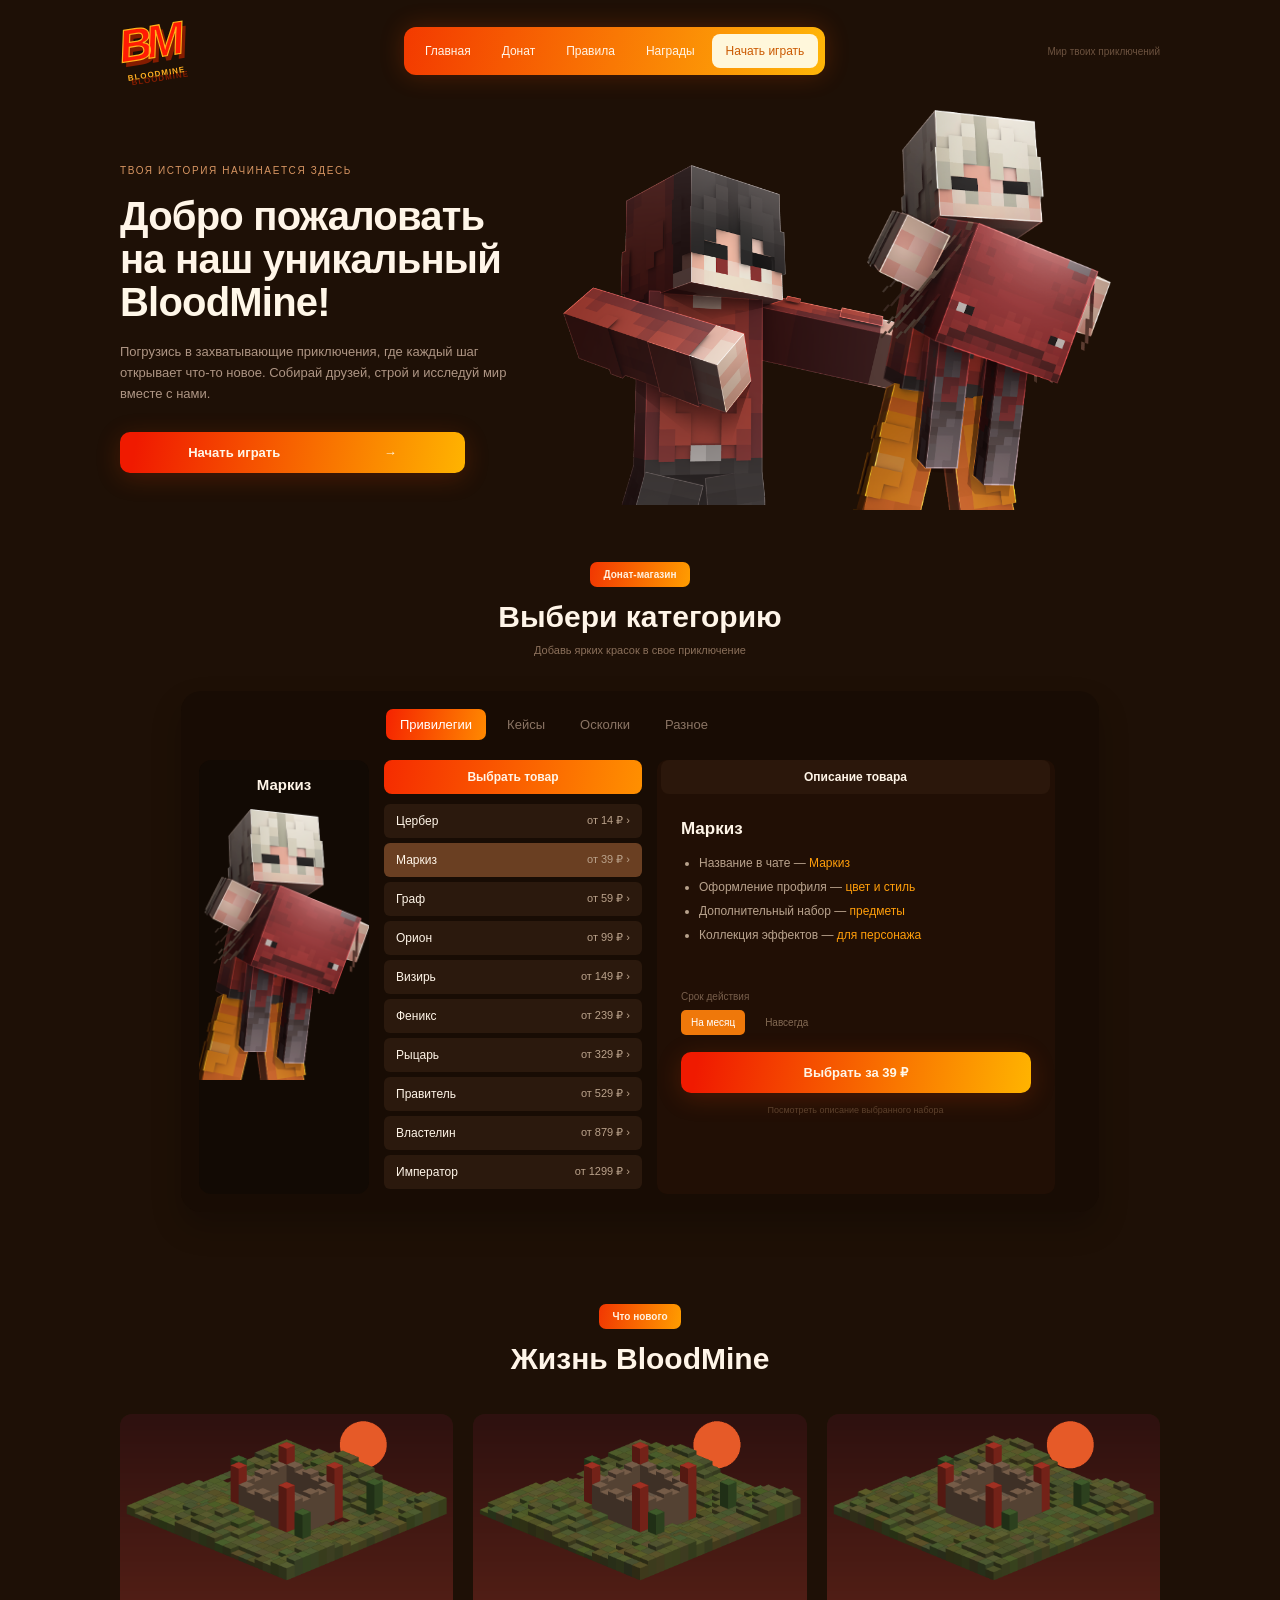
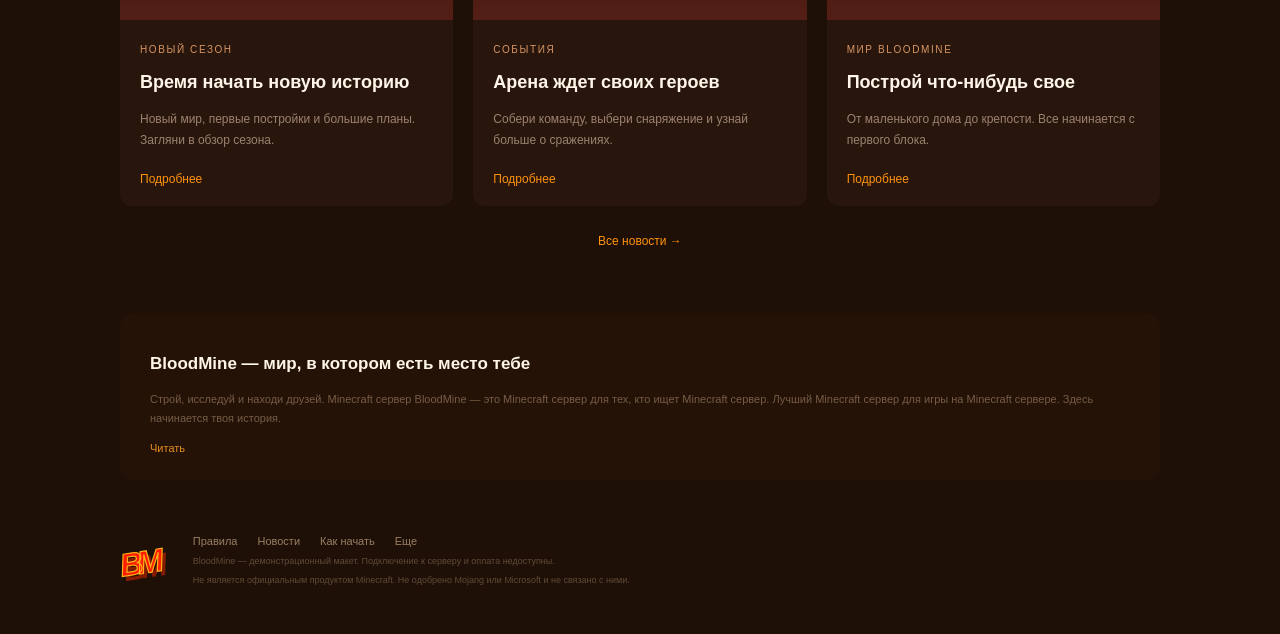
==== index.html @ 983b75a5 "Add files via upload" ====
<!DOCTYPE html>
<html lang="en">
<head>
  <meta charset="UTF-8">
  <title>Главная</title>
  <meta name="description" content="Лучший Minecraft сервер. Minecraft сервер, играть Minecraft, сервер Minecraft, лучший сервер.">
  <meta name="keywords" content="minecraft, сервер, сервер майнкрафт, майнкрафт сервер, лучший сервер, донат, minecraft сервер">
  <script src="assets/js/catalog.js"></script>
  <script src="assets/js/widgets.js"></script>
  <link rel="stylesheet" href="assets/css/components.css">
  <link rel="stylesheet" href="assets/css/styles.css">
</head>
<body>
    <div class="header wrap">
      <a class="logo" href="index.html">BM<span>BLOODMINE</span></a>
      <div class="nav">
        <a href="index.html">Главная</a><a href="index.html#shop">Донат</a><a href="rules.html">Правила</a><a href="rewards.html">Награды</a>
        <a class="nav-light" href="how-to-play.html">Начать играть</a>
      </div>
      <div class="header-note">Мир твоих приключений</div>
    </div>
    <div class="hero wrap">
      <div class="hero-copy"><span class="eyebrow">Твоя история начинается здесь</span><h2>Добро пожаловать<br>на наш уникальный<br><span>BloodMine!</span></h2>
      <p>Погрузись в захватывающие приключения, где каждый шаг открывает что-то новое. Собирай друзей, строй и исследуй мир вместе с нами.</p>
      <a class="orange hero-button" href="how-to-play.html">Начать играть <span>→</span></a></div>
      <div class="hero-players"><img class="hero-back" src="assets/images/hero-secondary.png"><img class="hero-front" src="assets/images/player.png"></div>
    </div>
    <div class="shop-section wrap" id="shop">
      <div class="section-title"><span class="pill">Донат-магазин</span><h2>Выбери категорию</h2><p>Добавь ярких красок в свое приключение</p></div>
      <div class="store">
        <div class="tabs"><div class="tab active" data-category="ranks" onclick="setCategory('ranks')">Привилегии</div><div class="tab" data-category="cases" onclick="setCategory('cases')">Кейсы</div><div class="tab" data-category="shards" onclick="setCategory('shards')">Осколки</div><div class="tab" data-category="other" onclick="setCategory('other')">Разное</div></div>
        <div class="store-body"><div class="store-preview"><h4 id="preview-name">Маркиз</h4><img id="preview-image" src="assets/images/player.png"></div>
          <div class="product-column"><div class="column-heading">Выбрать товар</div><div id="product-list"></div></div>
          <div class="description-column"><div class="column-heading secondary">Описание товара</div><h4 id="product-name">Маркиз</h4><div id="product-description"></div><div class="term-label">Срок действия</div><div class="terms"><span class="selected" onclick="setTerm(this,'На месяц')">На месяц</span><span onclick="setTerm(this,'Навсегда')">Навсегда</span></div><button id="choose-product" class="orange" onclick="selectProduct()">Выбрать за 39 ₽</button><p class="fineprint">Посмотреть описание выбранного набора</p></div>
        </div>
      </div>
    </div>
    <div class="wrap news-section"><div class="section-title"><span class="pill">Что нового</span><h2>Жизнь BloodMine</h2></div><div class="news-grid">
        <div class="news-card"><img src="assets/images/season.png"><div class="news-copy"><span class="eyebrow">Новый сезон</span><h4>Время начать новую историю</h4><p>Новый мир, первые постройки и большие планы. Загляни в обзор сезона.</p><a href="article.html">Подробнее</a></div></div>
        <div class="news-card"><img src="assets/images/arena.png"><div class="news-copy"><span class="eyebrow">События</span><h4>Арена ждет своих героев</h4><p>Собери команду, выбери снаряжение и узнай больше о сражениях.</p><a href="article.html">Подробнее</a></div></div>
        <div class="news-card"><img src="assets/images/world.png"><div class="news-copy"><span class="eyebrow">Мир BloodMine</span><h4>Построй что-нибудь свое</h4><p>От маленького дома до крепости. Все начинается с первого блока.</p><a href="article.html">Подробнее</a></div></div>
      </div><a class="text-link" href="news.html">Все новости →</a></div>
    <div class="wrap about"><h4>BloodMine — мир, в котором есть место тебе</h4><p>Строй, исследуй и находи друзей. Minecraft сервер BloodMine — это Minecraft сервер для тех, кто ищет Minecraft сервер. Лучший Minecraft сервер для игры на Minecraft сервере. Здесь начинается твоя история.</p><a href="rules.html">Читать</a></div>
    <div class="footer wrap">
      <a class="logo small-logo" href="index.html">BM</a>
      <div><div class="footer-links"><a href="rules.html">Правила</a><a href="news.html">Новости</a><a href="how-to-play.html">Как начать</a><a href="archive.html">Еще</a></div>
      <p>BloodMine — демонстрационный макет. Подключение к серверу и оплата недоступны.</p>
      <p>Не является официальным продуктом Minecraft. Не одобрено Mojang или Microsoft и не связано с ними.</p></div>
    </div>
    <div class="overlay" id="dialog"><div class="modal"><div class="modal-close" onclick="closeDialog()">×</div><div class="pill">BloodMine</div><h2 id="dialog-title">Информация</h2><p id="dialog-text"></p><button class="orange" onclick="closeDialog()">Понятно</button></div></div>
    <div class="toast" id="toast"></div>
    <script src="assets/js/app.js"></script><script src="assets/js/effects.js"></script>
</body>
</html>
---- assets/css/components.css ----
.container {
    width: 960px;
    margin: 0 auto;
}

.card {
    padding: 15px;
}

.button {
    color: #fff;
    background: orange;
}

.inventory-slot-0 {
    padding: 4px;
    margin: 0px;
    border: 1px solid #392414;
    border-radius: 0px;
    background-position: 0px 0px;
}

.inventory-slot-1 {
    padding: 5px;
    margin: 1px;
    border: 1px solid #392414;
    border-radius: 1px;
    background-position: 1px 1px;
}

.inventory-slot-2 {
    padding: 6px;
    margin: 2px;
    border: 1px solid #392414;
    border-radius: 2px;
    background-position: 2px 2px;
}

.inventory-slot-3 {
    padding: 7px;
    margin: 3px;
    border: 1px solid #392414;
    border-radius: 3px;
    background-position: 3px 3px;
}

.inventory-slot-4 {
    padding: 8px;
    margin: 4px;
    border: 1px solid #392414;
    border-radius: 4px;
    background-position: 4px 4px;
}

.inventory-slot-5 {
    padding: 9px;
    margin: 5px;
    border: 1px solid #392414;
    border-radius: 5px;
    background-position: 5px 5px;
}

.inventory-slot-6 {
    padding: 10px;
    margin: 0px;
    border: 1px solid #392414;
    border-radius: 6px;
    background-position: 6px 6px;
}

.inventory-slot-7 {
    padding: 11px;
    margin: 1px;
    border: 1px solid #392414;
    border-radius: 7px;
    background-position: 7px 7px;
}

.inventory-slot-8 {
    padding: 4px;
    margin: 2px;
    border: 1px solid #392414;
    border-radius: 8px;
    background-position: 8px 8px;
}

.inventory-slot-9 {
    padding: 5px;
    margin: 3px;
    border: 1px solid #392414;
    border-radius: 9px;
    background-position: 9px 9px;
}

.inventory-slot-10 {
    padding: 6px;
    margin: 4px;
    border: 1px solid #392414;
    border-radius: 10px;
    background-position: 10px 10px;
}

.inventory-slot-11 {
    padding: 7px;
    margin: 5px;
    border: 1px solid #392414;
    border-radius: 11px;
    background-position: 11px 11px;
}

.inventory-slot-12 {
    padding: 8px;
    margin: 0px;
    border: 1px solid #392414;
    border-radius: 12px;
    background-position: 12px 12px;
}

.inventory-slot-13 {
    padding: 9px;
    margin: 1px;
    border: 1px solid #392414;
    border-radius: 13px;
    background-position: 13px 13px;
}

.inventory-slot-14 {
    padding: 10px;
    margin: 2px;
    border: 1px solid #392414;
    border-radius: 0px;
    background-position: 14px 14px;
}

.inventory-slot-15 {
    padding: 11px;
    margin: 3px;
    border: 1px solid #392414;
    border-radius: 1px;
    background-position: 15px 15px;
}

.inventory-slot-16 {
    padding: 4px;
    margin: 4px;
    border: 1px solid #392414;
    border-radius: 2px;
    background-position: 16px 16px;
}

.inventory-slot-17 {
    padding: 5px;
    margin: 5px;
    border: 1px solid #392414;
    border-radius: 3px;
    background-position: 17px 17px;
}

.inventory-slot-18 {
    padding: 6px;
    margin: 0px;
    border: 1px solid #392414;
    border-radius: 4px;
    background-position: 18px 18px;
}

.inventory-slot-19 {
    padding: 7px;
    margin: 1px;
    border: 1px solid #392414;
    border-radius: 5px;
    background-position: 19px 19px;
}

.inventory-slot-20 {
    padding: 8px;
    margin: 2px;
    border: 1px solid #392414;
    border-radius: 6px;
    background-position: 20px 20px;
}

.inventory-slot-21 {
    padding: 9px;
    margin: 3px;
    border: 1px solid #392414;
    border-radius: 7px;
    background-position: 21px 21px;
}

.inventory-slot-22 {
    padding: 10px;
    margin: 4px;
    border: 1px solid #392414;
    border-radius: 8px;
    background-position: 22px 22px;
}

.inventory-slot-23 {
    padding: 11px;
    margin: 5px;
    border: 1px solid #392414;
    border-radius: 9px;
    background-position: 23px 23px;
}

.inventory-slot-24 {
    padding: 4px;
    margin: 0px;
    border: 1px solid #392414;
    border-radius: 10px;
    background-position: 24px 24px;
}

.inventory-slot-25 {
    padding: 5px;
    margin: 1px;
    border: 1px solid #392414;
    border-radius: 11px;
    background-position: 25px 25px;
}

.inventory-slot-26 {
    padding: 6px;
    margin: 2px;
    border: 1px solid #392414;
    border-radius: 12px;
    background-position: 26px 26px;
}

.inventory-slot-27 {
    padding: 7px;
    margin: 3px;
    border: 1px solid #392414;
    border-radius: 13px;
    background-position: 27px 27px;
}

.inventory-slot-28 {
    padding: 8px;
    margin: 4px;
    border: 1px solid #392414;
    border-radius: 0px;
    background-position: 28px 28px;
}

.inventory-slot-29 {
    padding: 9px;
    margin: 5px;
    border: 1px solid #392414;
    border-radius: 1px;
    background-position: 29px 29px;
}

.inventory-slot-30 {
    padding: 10px;
    margin: 0px;
    border: 1px solid #392414;
    border-radius: 2px;
    background-position: 30px 30px;
}

.inventory-slot-31 {
    padding: 11px;
    margin: 1px;
    border: 1px solid #392414;
    border-radius: 3px;
    background-position: 31px 31px;
}

.inventory-slot-32 {
    padding: 4px;
    margin: 2px;
    border: 1px solid #392414;
    border-radius: 4px;
    background-position: 32px 32px;
}

.inventory-slot-33 {
    padding: 5px;
    margin: 3px;
    border: 1px solid #392414;
    border-radius: 5px;
    background-position: 33px 33px;
}

.inventory-slot-34 {
    padding: 6px;
    margin: 4px;
    border: 1px solid #392414;
    border-radius: 6px;
    background-position: 34px 34px;
}

.inventory-slot-35 {
    padding: 7px;
    margin: 5px;
    border: 1px solid #392414;
    border-radius: 7px;
    background-position: 35px 35px;
}

.inventory-slot-36 {
    padding: 8px;
    margin: 0px;
    border: 1px solid #392414;
    border-radius: 8px;
    background-position: 36px 36px;
}

.inventory-slot-37 {
    padding: 9px;
    margin: 1px;
    border: 1px solid #392414;
    border-radius: 9px;
    background-position: 37px 37px;
}

.inventory-slot-38 {
    padding: 10px;
    margin: 2px;
    border: 1px solid #392414;
    border-radius: 10px;
    background-position: 38px 38px;
}

.inventory-slot-39 {
    padding: 11px;
    margin: 3px;
    border: 1px solid #392414;
    border-radius: 11px;
    background-position: 39px 39px;
}

.inventory-slot-40 {
    padding: 4px;
    margin: 4px;
    border: 1px solid #392414;
    border-radius: 12px;
    background-position: 40px 40px;
}

.inventory-slot-41 {
    padding: 5px;
    margin: 5px;
    border: 1px solid #392414;
    border-radius: 13px;
    background-position: 41px 41px;
}

.inventory-slot-42 {
    padding: 6px;
    margin: 0px;
    border: 1px solid #392414;
    border-radius: 0px;
    background-position: 42px 42px;
}

.inventory-slot-43 {
    padding: 7px;
    margin: 1px;
    border: 1px solid #392414;
    border-radius: 1px;
    background-position: 43px 43px;
}

.inventory-slot-44 {
    padding: 8px;
    margin: 2px;
    border: 1px solid #392414;
    border-radius: 2px;
    background-position: 44px 44px;
}

.inventory-slot-45 {
    padding: 9px;
    margin: 3px;
    border: 1px solid #392414;
    border-radius: 3px;
    background-position: 45px 45px;
}

.inventory-slot-46 {
    padding: 10px;
    margin: 4px;
    border: 1px solid #392414;
    border-radius: 4px;
    background-position: 46px 46px;
}

.inventory-slot-47 {
    padding: 11px;
    margin: 5px;
    border: 1px solid #392414;
    border-radius: 5px;
    background-position: 47px 47px;
}

.inventory-slot-48 {
    padding: 4px;
    margin: 0px;
    border: 1px solid #392414;
    border-radius: 6px;
    background-position: 48px 48px;
}

.inventory-slot-49 {
    padding: 5px;
    margin: 1px;
    border: 1px solid #392414;
    border-radius: 7px;
    background-position: 49px 49px;
}

.inventory-slot-50 {
    padding: 6px;
    margin: 2px;
    border: 1px solid #392414;
    border-radius: 8px;
    background-position: 50px 50px;
}

.inventory-slot-51 {
    padding: 7px;
    margin: 3px;
    border: 1px solid #392414;
    border-radius: 9px;
    background-position: 51px 51px;
}

.inventory-slot-52 {
    padding: 8px;
    margin: 4px;
    border: 1px solid #392414;
    border-radius: 10px;
    background-position: 52px 52px;
}

.inventory-slot-53 {
    padding: 9px;
    margin: 5px;
    border: 1px solid #392414;
    border-radius: 11px;
    background-position: 53px 53px;
}

.inventory-slot-54 {
    padding: 10px;
    margin: 0px;
    border: 1px solid #392414;
    border-radius: 12px;
    background-position: 54px 54px;
}

.inventory-slot-55 {
    padding: 11px;
    margin: 1px;
    border: 1px solid #392414;
    border-radius: 13px;
    background-position: 55px 55px;
}

.inventory-slot-56 {
    padding: 4px;
    margin: 2px;
    border: 1px solid #392414;
    border-radius: 0px;
    background-position: 56px 56px;
}

.inventory-slot-57 {
    padding: 5px;
    margin: 3px;
    border: 1px solid #392414;
    border-radius: 1px;
    background-position: 57px 57px;
}

.inventory-slot-58 {
    padding: 6px;
    margin: 4px;
    border: 1px solid #392414;
    border-radius: 2px;
    background-position: 58px 58px;
}

.inventory-slot-59 {
    padding: 7px;
    margin: 5px;
    border: 1px solid #392414;
    border-radius: 3px;
    background-position: 59px 59px;
}

.inventory-slot-60 {
    padding: 8px;
    margin: 0px;
    border: 1px solid #392414;
    border-radius: 4px;
    background-position: 60px 60px;
}

.inventory-slot-61 {
    padding: 9px;
    margin: 1px;
    border: 1px solid #392414;
    border-radius: 5px;
    background-position: 61px 61px;
}

.inventory-slot-62 {
    padding: 10px;
    margin: 2px;
    border: 1px solid #392414;
    border-radius: 6px;
    background-position: 62px 62px;
}

.inventory-slot-63 {
    padding: 11px;
    margin: 3px;
    border: 1px solid #392414;
    border-radius: 7px;
    background-position: 63px 63px;
}

.inventory-slot-64 {
    padding: 4px;
    margin: 4px;
    border: 1px solid #392414;
    border-radius: 8px;
    background-position: 64px 64px;
}

.inventory-slot-65 {
    padding: 5px;
    margin: 5px;
    border: 1px solid #392414;
    border-radius: 9px;
    background-position: 65px 65px;
}

.inventory-slot-66 {
    padding: 6px;
    margin: 0px;
    border: 1px solid #392414;
    border-radius: 10px;
    background-position: 66px 66px;
}

.inventory-slot-67 {
    padding: 7px;
    margin: 1px;
    border: 1px solid #392414;
    border-radius: 11px;
    background-position: 67px 67px;
}

.inventory-slot-68 {
    padding: 8px;
    margin: 2px;
    border: 1px solid #392414;
    border-radius: 12px;
    background-position: 68px 68px;
}

.inventory-slot-69 {
    padding: 9px;
    margin: 3px;
    border: 1px solid #392414;
    border-radius: 13px;
    background-position: 69px 69px;
}

.inventory-slot-70 {
    padding: 10px;
    margin: 4px;
    border: 1px solid #392414;
    border-radius: 0px;
    background-position: 70px 70px;
}

.inventory-slot-71 {
    padding: 11px;
    margin: 5px;
    border: 1px solid #392414;
    border-radius: 1px;
    background-position: 71px 71px;
}

.inventory-slot-72 {
    padding: 4px;
    margin: 0px;
    border: 1px solid #392414;
    border-radius: 2px;
    background-position: 72px 72px;
}

.inventory-slot-73 {
    padding: 5px;
    margin: 1px;
    border: 1px solid #392414;
    border-radius: 3px;
    background-position: 73px 73px;
}

.inventory-slot-74 {
    padding: 6px;
    margin: 2px;
    border: 1px solid #392414;
    border-radius: 4px;
    background-position: 74px 74px;
}

.inventory-slot-75 {
    padding: 7px;
    margin: 3px;
    border: 1px solid #392414;
    border-radius: 5px;
    background-position: 75px 75px;
}

.inventory-slot-76 {
    padding: 8px;
    margin: 4px;
    border: 1px solid #392414;
    border-radius: 6px;
    background-position: 76px 76px;
}

.inventory-slot-77 {
    padding: 9px;
    margin: 5px;
    border: 1px solid #392414;
    border-radius: 7px;
    background-position: 77px 77px;
}

.inventory-slot-78 {
    padding: 10px;
    margin: 0px;
    border: 1px solid #392414;
    border-radius: 8px;
    background-position: 78px 78px;
}

.inventory-slot-79 {
    padding: 11px;
    margin: 1px;
    border: 1px solid #392414;
    border-radius: 9px;
    background-position: 79px 79px;
}

.inventory-slot-80 {
    padding: 4px;
    margin: 2px;
    border: 1px solid #392414;
    border-radius: 10px;
    background-position: 80px 0px;
}

.inventory-slot-81 {
    padding: 5px;
    margin: 3px;
    border: 1px solid #392414;
    border-radius: 11px;
    background-position: 81px 1px;
}

.inventory-slot-82 {
    padding: 6px;
    margin: 4px;
    border: 1px solid #392414;
    border-radius: 12px;
    background-position: 82px 2px;
}

.inventory-slot-83 {
    padding: 7px;
    margin: 5px;
    border: 1px solid #392414;
    border-radius: 13px;
    background-position: 83px 3px;
}

.inventory-slot-84 {
    padding: 8px;
    margin: 0px;
    border: 1px solid #392414;
    border-radius: 0px;
    background-position: 84px 4px;
}

.inventory-slot-85 {
    padding: 9px;
    margin: 1px;
    border: 1px solid #392414;
    border-radius: 1px;
    background-position: 85px 5px;
}

.inventory-slot-86 {
    padding: 10px;
    margin: 2px;
    border: 1px solid #392414;
    border-radius: 2px;
    background-position: 86px 6px;
}

.inventory-slot-87 {
    padding: 11px;
    margin: 3px;
    border: 1px solid #392414;
    border-radius: 3px;
    background-position: 87px 7px;
}

.inventory-slot-88 {
    padding: 4px;
    margin: 4px;
    border: 1px solid #392414;
    border-radius: 4px;
    background-position: 88px 8px;
}

.inventory-slot-89 {
    padding: 5px;
    margin: 5px;
    border: 1px solid #392414;
    border-radius: 5px;
    background-position: 89px 9px;
}

.inventory-slot-90 {
    padding: 6px;
    margin: 0px;
    border: 1px solid #392414;
    border-radius: 6px;
    background-position: 90px 10px;
}

.inventory-slot-91 {
    padding: 7px;
    margin: 1px;
    border: 1px solid #392414;
    border-radius: 7px;
    background-position: 91px 11px;
}

.inventory-slot-92 {
    padding: 8px;
    margin: 2px;
    border: 1px solid #392414;
    border-radius: 8px;
    background-position: 92px 12px;
}

.inventory-slot-93 {
    padding: 9px;
    margin: 3px;
    border: 1px solid #392414;
    border-radius: 9px;
    background-position: 93px 13px;
}

.inventory-slot-94 {
    padding: 10px;
    margin: 4px;
    border: 1px solid #392414;
    border-radius: 10px;
    background-position: 94px 14px;
}

.inventory-slot-95 {
    padding: 11px;
    margin: 5px;
    border: 1px solid #392414;
    border-radius: 11px;
    background-position: 95px 15px;
}

.inventory-slot-96 {
    padding: 4px;
    margin: 0px;
    border: 1px solid #392414;
    border-radius: 12px;
    background-position: 96px 16px;
}

.inventory-slot-97 {
    padding: 5px;
    margin: 1px;
    border: 1px solid #392414;
    border-radius: 13px;
    background-position: 97px 17px;
}

.inventory-slot-98 {
    padding: 6px;
    margin: 2px;
    border: 1px solid #392414;
    border-radius: 0px;
    background-position: 98px 18px;
}

.inventory-slot-99 {
    padding: 7px;
    margin: 3px;
    border: 1px solid #392414;
    border-radius: 1px;
    background-position: 99px 19px;
}

.inventory-slot-100 {
    padding: 8px;
    margin: 4px;
    border: 1px solid #392414;
    border-radius: 2px;
    background-position: 100px 20px;
}

.inventory-slot-101 {
    padding: 9px;
    margin: 5px;
    border: 1px solid #392414;
    border-radius: 3px;
    background-position: 101px 21px;
}

.inventory-slot-102 {
    padding: 10px;
    margin: 0px;
    border: 1px solid #392414;
    border-radius: 4px;
    background-position: 102px 22px;
}

.inventory-slot-103 {
    padding: 11px;
    margin: 1px;
    border: 1px solid #392414;
    border-radius: 5px;
    background-position: 103px 23px;
}

.inventory-slot-104 {
    padding: 4px;
    margin: 2px;
    border: 1px solid #392414;
    border-radius: 6px;
    background-position: 104px 24px;
}

.inventory-slot-105 {
    padding: 5px;
    margin: 3px;
    border: 1px solid #392414;
    border-radius: 7px;
    background-position: 105px 25px;
}

.inventory-slot-106 {
    padding: 6px;
    margin: 4px;
    border: 1px solid #392414;
    border-radius: 8px;
    background-position: 106px 26px;
}

.inventory-slot-107 {
    padding: 7px;
    margin: 5px;
    border: 1px solid #392414;
    border-radius: 9px;
    background-position: 107px 27px;
}

.inventory-slot-108 {
    padding: 8px;
    margin: 0px;
    border: 1px solid #392414;
    border-radius: 10px;
    background-position: 108px 28px;
}

.inventory-slot-109 {
    padding: 9px;
    margin: 1px;
    border: 1px solid #392414;
    border-radius: 11px;
    background-position: 109px 29px;
}

.inventory-slot-110 {
    padding: 10px;
    margin: 2px;
    border: 1px solid #392414;
    border-radius: 12px;
    background-position: 110px 30px;
}

.inventory-slot-111 {
    padding: 11px;
    margin: 3px;
    border: 1px solid #392414;
    border-radius: 13px;
    background-position: 111px 31px;
}

.inventory-slot-112 {
    padding: 4px;
    margin: 4px;
    border: 1px solid #392414;
    border-radius: 0px;
    background-position: 112px 32px;
}

.inventory-slot-113 {
    padding: 5px;
    margin: 5px;
    border: 1px solid #392414;
    border-radius: 1px;
    background-position: 113px 33px;
}

.inventory-slot-114 {
    padding: 6px;
    margin: 0px;
    border: 1px solid #392414;
    border-radius: 2px;
    background-position: 114px 34px;
}

.inventory-slot-115 {
    padding: 7px;
    margin: 1px;
    border: 1px solid #392414;
    border-radius: 3px;
    background-position: 115px 35px;
}

.inventory-slot-116 {
    padding: 8px;
    margin: 2px;
    border: 1px solid #392414;
    border-radius: 4px;
    background-position: 116px 36px;
}

.inventory-slot-117 {
    padding: 9px;
    margin: 3px;
    border: 1px solid #392414;
    border-radius: 5px;
    background-position: 117px 37px;
}

.inventory-slot-118 {
    padding: 10px;
    margin: 4px;
    border: 1px solid #392414;
    border-radius: 6px;
    background-position: 118px 38px;
}

.inventory-slot-119 {
    padding: 11px;
    margin: 5px;
    border: 1px solid #392414;
    border-radius: 7px;
    background-position: 119px 39px;
}

.inventory-slot-120 {
    padding: 4px;
    margin: 0px;
    border: 1px solid #392414;
    border-radius: 8px;
    background-position: 0px 40px;
}

.inventory-slot-121 {
    padding: 5px;
    margin: 1px;
    border: 1px solid #392414;
    border-radius: 9px;
    background-position: 1px 41px;
}

.inventory-slot-122 {
    padding: 6px;
    margin: 2px;
    border: 1px solid #392414;
    border-radius: 10px;
    background-position: 2px 42px;
}

.inventory-slot-123 {
    padding: 7px;
    margin: 3px;
    border: 1px solid #392414;
    border-radius: 11px;
    background-position: 3px 43px;
}

.inventory-slot-124 {
    padding: 8px;
    margin: 4px;
    border: 1px solid #392414;
    border-radius: 12px;
    background-position: 4px 44px;
}

.inventory-slot-125 {
    padding: 9px;
    margin: 5px;
    border: 1px solid #392414;
    border-radius: 13px;
    background-position: 5px 45px;
}

.inventory-slot-126 {
    padding: 10px;
    margin: 0px;
    border: 1px solid #392414;
    border-radius: 0px;
    background-position: 6px 46px;
}

.inventory-slot-127 {
    padding: 11px;
    margin: 1px;
    border: 1px solid #392414;
    border-radius: 1px;
    background-position: 7px 47px;
}

.inventory-slot-128 {
    padding: 4px;
    margin: 2px;
    border: 1px solid #392414;
    border-radius: 2px;
    background-position: 8px 48px;
}

.inventory-slot-129 {
    padding: 5px;
    margin: 3px;
    border: 1px solid #392414;
    border-radius: 3px;
    background-position: 9px 49px;
}

.inventory-slot-130 {
    padding: 6px;
    margin: 4px;
    border: 1px solid #392414;
    border-radius: 4px;
    background-position: 10px 50px;
}

.inventory-slot-131 {
    padding: 7px;
    margin: 5px;
    border: 1px solid #392414;
    border-radius: 5px;
    background-position: 11px 51px;
}

.inventory-slot-132 {
    padding: 8px;
    margin: 0px;
    border: 1px solid #392414;
    border-radius: 6px;
    background-position: 12px 52px;
}

.inventory-slot-133 {
    padding: 9px;
    margin: 1px;
    border: 1px solid #392414;
    border-radius: 7px;
    background-position: 13px 53px;
}

.inventory-slot-134 {
    padding: 10px;
    margin: 2px;
    border: 1px solid #392414;
    border-radius: 8px;
    background-position: 14px 54px;
}

.inventory-slot-135 {
    padding: 11px;
    margin: 3px;
    border: 1px solid #392414;
    border-radius: 9px;
    background-position: 15px 55px;
}

.inventory-slot-136 {
    padding: 4px;
    margin: 4px;
    border: 1px solid #392414;
    border-radius: 10px;
    background-position: 16px 56px;
}

.inventory-slot-137 {
    padding: 5px;
    margin: 5px;
    border: 1px solid #392414;
    border-radius: 11px;
    background-position: 17px 57px;
}

.inventory-slot-138 {
    padding: 6px;
    margin: 0px;
    border: 1px solid #392414;
    border-radius: 12px;
    background-position: 18px 58px;
}

.inventory-slot-139 {
    padding: 7px;
    margin: 1px;
    border: 1px solid #392414;
    border-radius: 13px;
    background-position: 19px 59px;
}

.inventory-slot-140 {
    padding: 8px;
    margin: 2px;
    border: 1px solid #392414;
    border-radius: 0px;
    background-position: 20px 60px;
}

.inventory-slot-141 {
    padding: 9px;
    margin: 3px;
    border: 1px solid #392414;
    border-radius: 1px;
    background-position: 21px 61px;
}

.inventory-slot-142 {
    padding: 10px;
    margin: 4px;
    border: 1px solid #392414;
    border-radius: 2px;
    background-position: 22px 62px;
}

.inventory-slot-143 {
    padding: 11px;
    margin: 5px;
    border: 1px solid #392414;
    border-radius: 3px;
    background-position: 23px 63px;
}

.inventory-slot-144 {
    padding: 4px;
    margin: 0px;
    border: 1px solid #392414;
    border-radius: 4px;
    background-position: 24px 64px;
}

.inventory-slot-145 {
    padding: 5px;
    margin: 1px;
    border: 1px solid #392414;
    border-radius: 5px;
    background-position: 25px 65px;
}

.inventory-slot-146 {
    padding: 6px;
    margin: 2px;
    border: 1px solid #392414;
    border-radius: 6px;
    background-position: 26px 66px;
}

.inventory-slot-147 {
    padding: 7px;
    margin: 3px;
    border: 1px solid #392414;
    border-radius: 7px;
    background-position: 27px 67px;
}

.inventory-slot-148 {
    padding: 8px;
    margin: 4px;
    border: 1px solid #392414;
    border-radius: 8px;
    background-position: 28px 68px;
}

.inventory-slot-149 {
    padding: 9px;
    margin: 5px;
    border: 1px solid #392414;
    border-radius: 9px;
    background-position: 29px 69px;
}

.inventory-slot-150 {
    padding: 10px;
    margin: 0px;
    border: 1px solid #392414;
    border-radius: 10px;
    background-position: 30px 70px;
}

.inventory-slot-151 {
    padding: 11px;
    margin: 1px;
    border: 1px solid #392414;
    border-radius: 11px;
    background-position: 31px 71px;
}

.inventory-slot-152 {
    padding: 4px;
    margin: 2px;
    border: 1px solid #392414;
    border-radius: 12px;
    background-position: 32px 72px;
}

.inventory-slot-153 {
    padding: 5px;
    margin: 3px;
    border: 1px solid #392414;
    border-radius: 13px;
    background-position: 33px 73px;
}

.inventory-slot-154 {
    padding: 6px;
    margin: 4px;
    border: 1px solid #392414;
    border-radius: 0px;
    background-position: 34px 74px;
}

.inventory-slot-155 {
    padding: 7px;
    margin: 5px;
    border: 1px solid #392414;
    border-radius: 1px;
    background-position: 35px 75px;
}

.inventory-slot-156 {
    padding: 8px;
    margin: 0px;
    border: 1px solid #392414;
    border-radius: 2px;
    background-position: 36px 76px;
}

.inventory-slot-157 {
    padding: 9px;
    margin: 1px;
    border: 1px solid #392414;
    border-radius: 3px;
    background-position: 37px 77px;
}

.inventory-slot-158 {
    padding: 10px;
    margin: 2px;
    border: 1px solid #392414;
    border-radius: 4px;
    background-position: 38px 78px;
}

.inventory-slot-159 {
    padding: 11px;
    margin: 3px;
    border: 1px solid #392414;
    border-radius: 5px;
    background-position: 39px 79px;
}

.inventory-slot-160 {
    padding: 4px;
    margin: 4px;
    border: 1px solid #392414;
    border-radius: 6px;
    background-position: 40px 0px;
}

.inventory-slot-161 {
    padding: 5px;
    margin: 5px;
    border: 1px solid #392414;
    border-radius: 7px;
    background-position: 41px 1px;
}

.inventory-slot-162 {
    padding: 6px;
    margin: 0px;
    border: 1px solid #392414;
    border-radius: 8px;
    background-position: 42px 2px;
}

.inventory-slot-163 {
    padding: 7px;
    margin: 1px;
    border: 1px solid #392414;
    border-radius: 9px;
    background-position: 43px 3px;
}

.inventory-slot-164 {
    padding: 8px;
    margin: 2px;
    border: 1px solid #392414;
    border-radius: 10px;
    background-position: 44px 4px;
}

.inventory-slot-165 {
    padding: 9px;
    margin: 3px;
    border: 1px solid #392414;
    border-radius: 11px;
    background-position: 45px 5px;
}

.inventory-slot-166 {
    padding: 10px;
    margin: 4px;
    border: 1px solid #392414;
    border-radius: 12px;
    background-position: 46px 6px;
}

.inventory-slot-167 {
    padding: 11px;
    margin: 5px;
    border: 1px solid #392414;
    border-radius: 13px;
    background-position: 47px 7px;
}

.inventory-slot-168 {
    padding: 4px;
    margin: 0px;
    border: 1px solid #392414;
    border-radius: 0px;
    background-position: 48px 8px;
}

.inventory-slot-169 {
    padding: 5px;
    margin: 1px;
    border: 1px solid #392414;
    border-radius: 1px;
    background-position: 49px 9px;
}

.inventory-slot-170 {
    padding: 6px;
    margin: 2px;
    border: 1px solid #392414;
    border-radius: 2px;
    background-position: 50px 10px;
}

.inventory-slot-171 {
    padding: 7px;
    margin: 3px;
    border: 1px solid #392414;
    border-radius: 3px;
    background-position: 51px 11px;
}

.inventory-slot-172 {
    padding: 8px;
    margin: 4px;
    border: 1px solid #392414;
    border-radius: 4px;
    background-position: 52px 12px;
}

.inventory-slot-173 {
    padding: 9px;
    margin: 5px;
    border: 1px solid #392414;
    border-radius: 5px;
    background-position: 53px 13px;
}

.inventory-slot-174 {
    padding: 10px;
    margin: 0px;
    border: 1px solid #392414;
    border-radius: 6px;
    background-position: 54px 14px;
}

.inventory-slot-175 {
    padding: 11px;
    margin: 1px;
    border: 1px solid #392414;
    border-radius: 7px;
    background-position: 55px 15px;
}

.inventory-slot-176 {
    padding: 4px;
    margin: 2px;
    border: 1px solid #392414;
    border-radius: 8px;
    background-position: 56px 16px;
}

.inventory-slot-177 {
    padding: 5px;
    margin: 3px;
    border: 1px solid #392414;
    border-radius: 9px;
    background-position: 57px 17px;
}

.inventory-slot-178 {
    padding: 6px;
    margin: 4px;
    border: 1px solid #392414;
    border-radius: 10px;
    background-position: 58px 18px;
}

.inventory-slot-179 {
    padding: 7px;
    margin: 5px;
    border: 1px solid #392414;
    border-radius: 11px;
    background-position: 59px 19px;
}

.inventory-slot-180 {
    padding: 8px;
    margin: 0px;
    border: 1px solid #392414;
    border-radius: 12px;
    background-position: 60px 20px;
}

.inventory-slot-181 {
    padding: 9px;
    margin: 1px;
    border: 1px solid #392414;
    border-radius: 13px;
    background-position: 61px 21px;
}

.inventory-slot-182 {
    padding: 10px;
    margin: 2px;
    border: 1px solid #392414;
    border-radius: 0px;
    background-position: 62px 22px;
}

.inventory-slot-183 {
    padding: 11px;
    margin: 3px;
    border: 1px solid #392414;
    border-radius: 1px;
    background-position: 63px 23px;
}

.inventory-slot-184 {
    padding: 4px;
    margin: 4px;
    border: 1px solid #392414;
    border-radius: 2px;
    background-position: 64px 24px;
}

.inventory-slot-185 {
    padding: 5px;
    margin: 5px;
    border: 1px solid #392414;
    border-radius: 3px;
    background-position: 65px 25px;
}

.inventory-slot-186 {
    padding: 6px;
    margin: 0px;
    border: 1px solid #392414;
    border-radius: 4px;
    background-position: 66px 26px;
}

.inventory-slot-187 {
    padding: 7px;
    margin: 1px;
    border: 1px solid #392414;
    border-radius: 5px;
    background-position: 67px 27px;
}

.inventory-slot-188 {
    padding: 8px;
    margin: 2px;
    border: 1px solid #392414;
    border-radius: 6px;
    background-position: 68px 28px;
}

.inventory-slot-189 {
    padding: 9px;
    margin: 3px;
    border: 1px solid #392414;
    border-radius: 7px;
    background-position: 69px 29px;
}

.inventory-slot-190 {
    padding: 10px;
    margin: 4px;
    border: 1px solid #392414;
    border-radius: 8px;
    background-position: 70px 30px;
}

.inventory-slot-191 {
    padding: 11px;
    margin: 5px;
    border: 1px solid #392414;
    border-radius: 9px;
    background-position: 71px 31px;
}

.inventory-slot-192 {
    padding: 4px;
    margin: 0px;
    border: 1px solid #392414;
    border-radius: 10px;
    background-position: 72px 32px;
}

.inventory-slot-193 {
    padding: 5px;
    margin: 1px;
    border: 1px solid #392414;
    border-radius: 11px;
    background-position: 73px 33px;
}

.inventory-slot-194 {
    padding: 6px;
    margin: 2px;
    border: 1px solid #392414;
    border-radius: 12px;
    background-position: 74px 34px;
}

.inventory-slot-195 {
    padding: 7px;
    margin: 3px;
    border: 1px solid #392414;
    border-radius: 13px;
    background-position: 75px 35px;
}

.inventory-slot-196 {
    padding: 8px;
    margin: 4px;
    border: 1px solid #392414;
    border-radius: 0px;
    background-position: 76px 36px;
}

.inventory-slot-197 {
    padding: 9px;
    margin: 5px;
    border: 1px solid #392414;
    border-radius: 1px;
    background-position: 77px 37px;
}

.inventory-slot-198 {
    padding: 10px;
    margin: 0px;
    border: 1px solid #392414;
    border-radius: 2px;
    background-position: 78px 38px;
}

.inventory-slot-199 {
    padding: 11px;
    margin: 1px;
    border: 1px solid #392414;
    border-radius: 3px;
    background-position: 79px 39px;
}

.inventory-slot-200 {
    padding: 4px;
    margin: 2px;
    border: 1px solid #392414;
    border-radius: 4px;
    background-position: 80px 40px;
}

.inventory-slot-201 {
    padding: 5px;
    margin: 3px;
    border: 1px solid #392414;
    border-radius: 5px;
    background-position: 81px 41px;
}

.inventory-slot-202 {
    padding: 6px;
    margin: 4px;
    border: 1px solid #392414;
    border-radius: 6px;
    background-position: 82px 42px;
}

.inventory-slot-203 {
    padding: 7px;
    margin: 5px;
    border: 1px solid #392414;
    border-radius: 7px;
    background-position: 83px 43px;
}

.inventory-slot-204 {
    padding: 8px;
    margin: 0px;
    border: 1px solid #392414;
    border-radius: 8px;
    background-position: 84px 44px;
}

.inventory-slot-205 {
    padding: 9px;
    margin: 1px;
    border: 1px solid #392414;
    border-radius: 9px;
    background-position: 85px 45px;
}

.inventory-slot-206 {
    padding: 10px;
    margin: 2px;
    border: 1px solid #392414;
    border-radius: 10px;
    background-position: 86px 46px;
}

.inventory-slot-207 {
    padding: 11px;
    margin: 3px;
    border: 1px solid #392414;
    border-radius: 11px;
    background-position: 87px 47px;
}

.inventory-slot-208 {
    padding: 4px;
    margin: 4px;
    border: 1px solid #392414;
    border-radius: 12px;
    background-position: 88px 48px;
}

.inventory-slot-209 {
    padding: 5px;
    margin: 5px;
    border: 1px solid #392414;
    border-radius: 13px;
    background-position: 89px 49px;
}

.inventory-slot-210 {
    padding: 6px;
    margin: 0px;
    border: 1px solid #392414;
    border-radius: 0px;
    background-position: 90px 50px;
}

.inventory-slot-211 {
    padding: 7px;
    margin: 1px;
    border: 1px solid #392414;
    border-radius: 1px;
    background-position: 91px 51px;
}

.inventory-slot-212 {
    padding: 8px;
    margin: 2px;
    border: 1px solid #392414;
    border-radius: 2px;
    background-position: 92px 52px;
}

.inventory-slot-213 {
    padding: 9px;
    margin: 3px;
    border: 1px solid #392414;
    border-radius: 3px;
    background-position: 93px 53px;
}

.inventory-slot-214 {
    padding: 10px;
    margin: 4px;
    border: 1px solid #392414;
    border-radius: 4px;
    background-position: 94px 54px;
}

.inventory-slot-215 {
    padding: 11px;
    margin: 5px;
    border: 1px solid #392414;
    border-radius: 5px;
    background-position: 95px 55px;
}

.inventory-slot-216 {
    padding: 4px;
    margin: 0px;
    border: 1px solid #392414;
    border-radius: 6px;
    background-position: 96px 56px;
}

.inventory-slot-217 {
    padding: 5px;
    margin: 1px;
    border: 1px solid #392414;
    border-radius: 7px;
    background-position: 97px 57px;
}

.inventory-slot-218 {
    padding: 6px;
    margin: 2px;
    border: 1px solid #392414;
    border-radius: 8px;
    background-position: 98px 58px;
}

.inventory-slot-219 {
    padding: 7px;
    margin: 3px;
    border: 1px solid #392414;
    border-radius: 9px;
    background-position: 99px 59px;
}

.inventory-slot-220 {
    padding: 8px;
    margin: 4px;
    border: 1px solid #392414;
    border-radius: 10px;
    background-position: 100px 60px;
}

.inventory-slot-221 {
    padding: 9px;
    margin: 5px;
    border: 1px solid #392414;
    border-radius: 11px;
    background-position: 101px 61px;
}

.inventory-slot-222 {
    padding: 10px;
    margin: 0px;
    border: 1px solid #392414;
    border-radius: 12px;
    background-position: 102px 62px;
}

.inventory-slot-223 {
    padding: 11px;
    margin: 1px;
    border: 1px solid #392414;
    border-radius: 13px;
    background-position: 103px 63px;
}

.inventory-slot-224 {
    padding: 4px;
    margin: 2px;
    border: 1px solid #392414;
    border-radius: 0px;
    background-position: 104px 64px;
}

.inventory-slot-225 {
    padding: 5px;
    margin: 3px;
    border: 1px solid #392414;
    border-radius: 1px;
    background-position: 105px 65px;
}

.inventory-slot-226 {
    padding: 6px;
    margin: 4px;
    border: 1px solid #392414;
    border-radius: 2px;
    background-position: 106px 66px;
}

.inventory-slot-227 {
    padding: 7px;
    margin: 5px;
    border: 1px solid #392414;
    border-radius: 3px;
    background-position: 107px 67px;
}

.inventory-slot-228 {
    padding: 8px;
    margin: 0px;
    border: 1px solid #392414;
    border-radius: 4px;
    background-position: 108px 68px;
}

.inventory-slot-229 {
    padding: 9px;
    margin: 1px;
    border: 1px solid #392414;
    border-radius: 5px;
    background-position: 109px 69px;
}

.inventory-slot-230 {
    padding: 10px;
    margin: 2px;
    border: 1px solid #392414;
    border-radius: 6px;
    background-position: 110px 70px;
}

.inventory-slot-231 {
    padding: 11px;
    margin: 3px;
    border: 1px solid #392414;
    border-radius: 7px;
    background-position: 111px 71px;
}

.inventory-slot-232 {
    padding: 4px;
    margin: 4px;
    border: 1px solid #392414;
    border-radius: 8px;
    background-position: 112px 72px;
}

.inventory-slot-233 {
    padding: 5px;
    margin: 5px;
    border: 1px solid #392414;
    border-radius: 9px;
    background-position: 113px 73px;
}

.inventory-slot-234 {
    padding: 6px;
    margin: 0px;
    border: 1px solid #392414;
    border-radius: 10px;
    background-position: 114px 74px;
}

.inventory-slot-235 {
    padding: 7px;
    margin: 1px;
    border: 1px solid #392414;
    border-radius: 11px;
    background-position: 115px 75px;
}

.inventory-slot-236 {
    padding: 8px;
    margin: 2px;
    border: 1px solid #392414;
    border-radius: 12px;
    background-position: 116px 76px;
}

.inventory-slot-237 {
    padding: 9px;
    margin: 3px;
    border: 1px solid #392414;
    border-radius: 13px;
    background-position: 117px 77px;
}

.inventory-slot-238 {
    padding: 10px;
    margin: 4px;
    border: 1px solid #392414;
    border-radius: 0px;
    background-position: 118px 78px;
}

.inventory-slot-239 {
    padding: 11px;
    margin: 5px;
    border: 1px solid #392414;
    border-radius: 1px;
    background-position: 119px 79px;
}

.inventory-slot-240 {
    padding: 4px;
    margin: 0px;
    border: 1px solid #392414;
    border-radius: 2px;
    background-position: 0px 0px;
}

.inventory-slot-241 {
    padding: 5px;
    margin: 1px;
    border: 1px solid #392414;
    border-radius: 3px;
    background-position: 1px 1px;
}

.inventory-slot-242 {
    padding: 6px;
    margin: 2px;
    border: 1px solid #392414;
    border-radius: 4px;
    background-position: 2px 2px;
}

.inventory-slot-243 {
    padding: 7px;
    margin: 3px;
    border: 1px solid #392414;
    border-radius: 5px;
    background-position: 3px 3px;
}

.inventory-slot-244 {
    padding: 8px;
    margin: 4px;
    border: 1px solid #392414;
    border-radius: 6px;
    background-position: 4px 4px;
}

.inventory-slot-245 {
    padding: 9px;
    margin: 5px;
    border: 1px solid #392414;
    border-radius: 7px;
    background-position: 5px 5px;
}

.inventory-slot-246 {
    padding: 10px;
    margin: 0px;
    border: 1px solid #392414;
    border-radius: 8px;
    background-position: 6px 6px;
}

.inventory-slot-247 {
    padding: 11px;
    margin: 1px;
    border: 1px solid #392414;
    border-radius: 9px;
    background-position: 7px 7px;
}

.inventory-slot-248 {
    padding: 4px;
    margin: 2px;
    border: 1px solid #392414;
    border-radius: 10px;
    background-position: 8px 8px;
}

.inventory-slot-249 {
    padding: 5px;
    margin: 3px;
    border: 1px solid #392414;
    border-radius: 11px;
    background-position: 9px 9px;
}

.inventory-slot-250 {
    padding: 6px;
    margin: 4px;
    border: 1px solid #392414;
    border-radius: 12px;
    background-position: 10px 10px;
}

.inventory-slot-251 {
    padding: 7px;
    margin: 5px;
    border: 1px solid #392414;
    border-radius: 13px;
    background-position: 11px 11px;
}

.inventory-slot-252 {
    padding: 8px;
    margin: 0px;
    border: 1px solid #392414;
    border-radius: 0px;
    background-position: 12px 12px;
}

.inventory-slot-253 {
    padding: 9px;
    margin: 1px;
    border: 1px solid #392414;
    border-radius: 1px;
    background-position: 13px 13px;
}

.inventory-slot-254 {
    padding: 10px;
    margin: 2px;
    border: 1px solid #392414;
    border-radius: 2px;
    background-position: 14px 14px;
}

.inventory-slot-255 {
    padding: 11px;
    margin: 3px;
    border: 1px solid #392414;
    border-radius: 3px;
    background-position: 15px 15px;
}

.inventory-slot-256 {
    padding: 4px;
    margin: 4px;
    border: 1px solid #392414;
    border-radius: 4px;
    background-position: 16px 16px;
}

.inventory-slot-257 {
    padding: 5px;
    margin: 5px;
    border: 1px solid #392414;
    border-radius: 5px;
    background-position: 17px 17px;
}

.inventory-slot-258 {
    padding: 6px;
    margin: 0px;
    border: 1px solid #392414;
    border-radius: 6px;
    background-position: 18px 18px;
}

.inventory-slot-259 {
    padding: 7px;
    margin: 1px;
    border: 1px solid #392414;
    border-radius: 7px;
    background-position: 19px 19px;
}

.inventory-slot-260 {
    padding: 8px;
    margin: 2px;
    border: 1px solid #392414;
    border-radius: 8px;
    background-position: 20px 20px;
}

.inventory-slot-261 {
    padding: 9px;
    margin: 3px;
    border: 1px solid #392414;
    border-radius: 9px;
    background-position: 21px 21px;
}

.inventory-slot-262 {
    padding: 10px;
    margin: 4px;
    border: 1px solid #392414;
    border-radius: 10px;
    background-position: 22px 22px;
}

.inventory-slot-263 {
    padding: 11px;
    margin: 5px;
    border: 1px solid #392414;
    border-radius: 11px;
    background-position: 23px 23px;
}

.inventory-slot-264 {
    padding: 4px;
    margin: 0px;
    border: 1px solid #392414;
    border-radius: 12px;
    background-position: 24px 24px;
}

.inventory-slot-265 {
    padding: 5px;
    margin: 1px;
    border: 1px solid #392414;
    border-radius: 13px;
    background-position: 25px 25px;
}

.inventory-slot-266 {
    padding: 6px;
    margin: 2px;
    border: 1px solid #392414;
    border-radius: 0px;
    background-position: 26px 26px;
}

.inventory-slot-267 {
    padding: 7px;
    margin: 3px;
    border: 1px solid #392414;
    border-radius: 1px;
    background-position: 27px 27px;
}

.inventory-slot-268 {
    padding: 8px;
    margin: 4px;
    border: 1px solid #392414;
    border-radius: 2px;
    background-position: 28px 28px;
}

.inventory-slot-269 {
    padding: 9px;
    margin: 5px;
    border: 1px solid #392414;
    border-radius: 3px;
    background-position: 29px 29px;
}

.inventory-slot-270 {
    padding: 10px;
    margin: 0px;
    border: 1px solid #392414;
    border-radius: 4px;
    background-position: 30px 30px;
}

.inventory-slot-271 {
    padding: 11px;
    margin: 1px;
    border: 1px solid #392414;
    border-radius: 5px;
    background-position: 31px 31px;
}

.inventory-slot-272 {
    padding: 4px;
    margin: 2px;
    border: 1px solid #392414;
    border-radius: 6px;
    background-position: 32px 32px;
}

.inventory-slot-273 {
    padding: 5px;
    margin: 3px;
    border: 1px solid #392414;
    border-radius: 7px;
    background-position: 33px 33px;
}

.inventory-slot-274 {
    padding: 6px;
    margin: 4px;
    border: 1px solid #392414;
    border-radius: 8px;
    background-position: 34px 34px;
}

.inventory-slot-275 {
    padding: 7px;
    margin: 5px;
    border: 1px solid #392414;
    border-radius: 9px;
    background-position: 35px 35px;
}

.inventory-slot-276 {
    padding: 8px;
    margin: 0px;
    border: 1px solid #392414;
    border-radius: 10px;
    background-position: 36px 36px;
}

.inventory-slot-277 {
    padding: 9px;
    margin: 1px;
    border: 1px solid #392414;
    border-radius: 11px;
    background-position: 37px 37px;
}

.inventory-slot-278 {
    padding: 10px;
    margin: 2px;
    border: 1px solid #392414;
    border-radius: 12px;
    background-position: 38px 38px;
}

.inventory-slot-279 {
    padding: 11px;
    margin: 3px;
    border: 1px solid #392414;
    border-radius: 13px;
    background-position: 39px 39px;
}

.inventory-slot-280 {
    padding: 4px;
    margin: 4px;
    border: 1px solid #392414;
    border-radius: 0px;
    background-position: 40px 40px;
}

.inventory-slot-281 {
    padding: 5px;
    margin: 5px;
    border: 1px solid #392414;
    border-radius: 1px;
    background-position: 41px 41px;
}

.inventory-slot-282 {
    padding: 6px;
    margin: 0px;
    border: 1px solid #392414;
    border-radius: 2px;
    background-position: 42px 42px;
}

.inventory-slot-283 {
    padding: 7px;
    margin: 1px;
    border: 1px solid #392414;
    border-radius: 3px;
    background-position: 43px 43px;
}

.inventory-slot-284 {
    padding: 8px;
    margin: 2px;
    border: 1px solid #392414;
    border-radius: 4px;
    background-position: 44px 44px;
}

.inventory-slot-285 {
    padding: 9px;
    margin: 3px;
    border: 1px solid #392414;
    border-radius: 5px;
    background-position: 45px 45px;
}

.inventory-slot-286 {
    padding: 10px;
    margin: 4px;
    border: 1px solid #392414;
    border-radius: 6px;
    background-position: 46px 46px;
}

.inventory-slot-287 {
    padding: 11px;
    margin: 5px;
    border: 1px solid #392414;
    border-radius: 7px;
    background-position: 47px 47px;
}

.inventory-slot-288 {
    padding: 4px;
    margin: 0px;
    border: 1px solid #392414;
    border-radius: 8px;
    background-position: 48px 48px;
}

.inventory-slot-289 {
    padding: 5px;
    margin: 1px;
    border: 1px solid #392414;
    border-radius: 9px;
    background-position: 49px 49px;
}

.inventory-slot-290 {
    padding: 6px;
    margin: 2px;
    border: 1px solid #392414;
    border-radius: 10px;
    background-position: 50px 50px;
}

.inventory-slot-291 {
    padding: 7px;
    margin: 3px;
    border: 1px solid #392414;
    border-radius: 11px;
    background-position: 51px 51px;
}

.inventory-slot-292 {
    padding: 8px;
    margin: 4px;
    border: 1px solid #392414;
    border-radius: 12px;
    background-position: 52px 52px;
}

.inventory-slot-293 {
    padding: 9px;
    margin: 5px;
    border: 1px solid #392414;
    border-radius: 13px;
    background-position: 53px 53px;
}

.inventory-slot-294 {
    padding: 10px;
    margin: 0px;
    border: 1px solid #392414;
    border-radius: 0px;
    background-position: 54px 54px;
}

.inventory-slot-295 {
    padding: 11px;
    margin: 1px;
    border: 1px solid #392414;
    border-radius: 1px;
    background-position: 55px 55px;
}

.inventory-slot-296 {
    padding: 4px;
    margin: 2px;
    border: 1px solid #392414;
    border-radius: 2px;
    background-position: 56px 56px;
}

.inventory-slot-297 {
    padding: 5px;
    margin: 3px;
    border: 1px solid #392414;
    border-radius: 3px;
    background-position: 57px 57px;
}

.inventory-slot-298 {
    padding: 6px;
    margin: 4px;
    border: 1px solid #392414;
    border-radius: 4px;
    background-position: 58px 58px;
}

.inventory-slot-299 {
    padding: 7px;
    margin: 5px;
    border: 1px solid #392414;
    border-radius: 5px;
    background-position: 59px 59px;
}

.inventory-slot-300 {
    padding: 8px;
    margin: 0px;
    border: 1px solid #392414;
    border-radius: 6px;
    background-position: 60px 60px;
}

.inventory-slot-301 {
    padding: 9px;
    margin: 1px;
    border: 1px solid #392414;
    border-radius: 7px;
    background-position: 61px 61px;
}

.inventory-slot-302 {
    padding: 10px;
    margin: 2px;
    border: 1px solid #392414;
    border-radius: 8px;
    background-position: 62px 62px;
}

.inventory-slot-303 {
    padding: 11px;
    margin: 3px;
    border: 1px solid #392414;
    border-radius: 9px;
    background-position: 63px 63px;
}

.inventory-slot-304 {
    padding: 4px;
    margin: 4px;
    border: 1px solid #392414;
    border-radius: 10px;
    background-position: 64px 64px;
}

.inventory-slot-305 {
    padding: 5px;
    margin: 5px;
    border: 1px solid #392414;
    border-radius: 11px;
    background-position: 65px 65px;
}

.inventory-slot-306 {
    padding: 6px;
    margin: 0px;
    border: 1px solid #392414;
    border-radius: 12px;
    background-position: 66px 66px;
}

.inventory-slot-307 {
    padding: 7px;
    margin: 1px;
    border: 1px solid #392414;
    border-radius: 13px;
    background-position: 67px 67px;
}

.inventory-slot-308 {
    padding: 8px;
    margin: 2px;
    border: 1px solid #392414;
    border-radius: 0px;
    background-position: 68px 68px;
}

.inventory-slot-309 {
    padding: 9px;
    margin: 3px;
    border: 1px solid #392414;
    border-radius: 1px;
    background-position: 69px 69px;
}

.inventory-slot-310 {
    padding: 10px;
    margin: 4px;
    border: 1px solid #392414;
    border-radius: 2px;
    background-position: 70px 70px;
}

.inventory-slot-311 {
    padding: 11px;
    margin: 5px;
    border: 1px solid #392414;
    border-radius: 3px;
    background-position: 71px 71px;
}

.inventory-slot-312 {
    padding: 4px;
    margin: 0px;
    border: 1px solid #392414;
    border-radius: 4px;
    background-position: 72px 72px;
}

.inventory-slot-313 {
    padding: 5px;
    margin: 1px;
    border: 1px solid #392414;
    border-radius: 5px;
    background-position: 73px 73px;
}

.inventory-slot-314 {
    padding: 6px;
    margin: 2px;
    border: 1px solid #392414;
    border-radius: 6px;
    background-position: 74px 74px;
}

.inventory-slot-315 {
    padding: 7px;
    margin: 3px;
    border: 1px solid #392414;
    border-radius: 7px;
    background-position: 75px 75px;
}

.inventory-slot-316 {
    padding: 8px;
    margin: 4px;
    border: 1px solid #392414;
    border-radius: 8px;
    background-position: 76px 76px;
}

.inventory-slot-317 {
    padding: 9px;
    margin: 5px;
    border: 1px solid #392414;
    border-radius: 9px;
    background-position: 77px 77px;
}

.inventory-slot-318 {
    padding: 10px;
    margin: 0px;
    border: 1px solid #392414;
    border-radius: 10px;
    background-position: 78px 78px;
}

.inventory-slot-319 {
    padding: 11px;
    margin: 1px;
    border: 1px solid #392414;
    border-radius: 11px;
    background-position: 79px 79px;
}

.inventory-slot-320 {
    padding: 4px;
    margin: 2px;
    border: 1px solid #392414;
    border-radius: 12px;
    background-position: 80px 0px;
}

.inventory-slot-321 {
    padding: 5px;
    margin: 3px;
    border: 1px solid #392414;
    border-radius: 13px;
    background-position: 81px 1px;
}

.inventory-slot-322 {
    padding: 6px;
    margin: 4px;
    border: 1px solid #392414;
    border-radius: 0px;
    background-position: 82px 2px;
}

.inventory-slot-323 {
    padding: 7px;
    margin: 5px;
    border: 1px solid #392414;
    border-radius: 1px;
    background-position: 83px 3px;
}

.inventory-slot-324 {
    padding: 8px;
    margin: 0px;
    border: 1px solid #392414;
    border-radius: 2px;
    background-position: 84px 4px;
}

.inventory-slot-325 {
    padding: 9px;
    margin: 1px;
    border: 1px solid #392414;
    border-radius: 3px;
    background-position: 85px 5px;
}

.inventory-slot-326 {
    padding: 10px;
    margin: 2px;
    border: 1px solid #392414;
    border-radius: 4px;
    background-position: 86px 6px;
}

.inventory-slot-327 {
    padding: 11px;
    margin: 3px;
    border: 1px solid #392414;
    border-radius: 5px;
    background-position: 87px 7px;
}

.inventory-slot-328 {
    padding: 4px;
    margin: 4px;
    border: 1px solid #392414;
    border-radius: 6px;
    background-position: 88px 8px;
}

.inventory-slot-329 {
    padding: 5px;
    margin: 5px;
    border: 1px solid #392414;
    border-radius: 7px;
    background-position: 89px 9px;
}

.inventory-slot-330 {
    padding: 6px;
    margin: 0px;
    border: 1px solid #392414;
    border-radius: 8px;
    background-position: 90px 10px;
}

.inventory-slot-331 {
    padding: 7px;
    margin: 1px;
    border: 1px solid #392414;
    border-radius: 9px;
    background-position: 91px 11px;
}

.inventory-slot-332 {
    padding: 8px;
    margin: 2px;
    border: 1px solid #392414;
    border-radius: 10px;
    background-position: 92px 12px;
}

.inventory-slot-333 {
    padding: 9px;
    margin: 3px;
    border: 1px solid #392414;
    border-radius: 11px;
    background-position: 93px 13px;
}

.inventory-slot-334 {
    padding: 10px;
    margin: 4px;
    border: 1px solid #392414;
    border-radius: 12px;
    background-position: 94px 14px;
}

.inventory-slot-335 {
    padding: 11px;
    margin: 5px;
    border: 1px solid #392414;
    border-radius: 13px;
    background-position: 95px 15px;
}

.inventory-slot-336 {
    padding: 4px;
    margin: 0px;
    border: 1px solid #392414;
    border-radius: 0px;
    background-position: 96px 16px;
}

.inventory-slot-337 {
    padding: 5px;
    margin: 1px;
    border: 1px solid #392414;
    border-radius: 1px;
    background-position: 97px 17px;
}

.inventory-slot-338 {
    padding: 6px;
    margin: 2px;
    border: 1px solid #392414;
    border-radius: 2px;
    background-position: 98px 18px;
}

.inventory-slot-339 {
    padding: 7px;
    margin: 3px;
    border: 1px solid #392414;
    border-radius: 3px;
    background-position: 99px 19px;
}

.inventory-slot-340 {
    padding: 8px;
    margin: 4px;
    border: 1px solid #392414;
    border-radius: 4px;
    background-position: 100px 20px;
}

.inventory-slot-341 {
    padding: 9px;
    margin: 5px;
    border: 1px solid #392414;
    border-radius: 5px;
    background-position: 101px 21px;
}

.inventory-slot-342 {
    padding: 10px;
    margin: 0px;
    border: 1px solid #392414;
    border-radius: 6px;
    background-position: 102px 22px;
}

.inventory-slot-343 {
    padding: 11px;
    margin: 1px;
    border: 1px solid #392414;
    border-radius: 7px;
    background-position: 103px 23px;
}

.inventory-slot-344 {
    padding: 4px;
    margin: 2px;
    border: 1px solid #392414;
    border-radius: 8px;
    background-position: 104px 24px;
}

.inventory-slot-345 {
    padding: 5px;
    margin: 3px;
    border: 1px solid #392414;
    border-radius: 9px;
    background-position: 105px 25px;
}

.inventory-slot-346 {
    padding: 6px;
    margin: 4px;
    border: 1px solid #392414;
    border-radius: 10px;
    background-position: 106px 26px;
}

.inventory-slot-347 {
    padding: 7px;
    margin: 5px;
    border: 1px solid #392414;
    border-radius: 11px;
    background-position: 107px 27px;
}

.inventory-slot-348 {
    padding: 8px;
    margin: 0px;
    border: 1px solid #392414;
    border-radius: 12px;
    background-position: 108px 28px;
}

.inventory-slot-349 {
    padding: 9px;
    margin: 1px;
    border: 1px solid #392414;
    border-radius: 13px;
    background-position: 109px 29px;
}

.inventory-slot-350 {
    padding: 10px;
    margin: 2px;
    border: 1px solid #392414;
    border-radius: 0px;
    background-position: 110px 30px;
}

.inventory-slot-351 {
    padding: 11px;
    margin: 3px;
    border: 1px solid #392414;
    border-radius: 1px;
    background-position: 111px 31px;
}

.inventory-slot-352 {
    padding: 4px;
    margin: 4px;
    border: 1px solid #392414;
    border-radius: 2px;
    background-position: 112px 32px;
}

.inventory-slot-353 {
    padding: 5px;
    margin: 5px;
    border: 1px solid #392414;
    border-radius: 3px;
    background-position: 113px 33px;
}

.inventory-slot-354 {
    padding: 6px;
    margin: 0px;
    border: 1px solid #392414;
    border-radius: 4px;
    background-position: 114px 34px;
}

.inventory-slot-355 {
    padding: 7px;
    margin: 1px;
    border: 1px solid #392414;
    border-radius: 5px;
    background-position: 115px 35px;
}

.inventory-slot-356 {
    padding: 8px;
    margin: 2px;
    border: 1px solid #392414;
    border-radius: 6px;
    background-position: 116px 36px;
}

.inventory-slot-357 {
    padding: 9px;
    margin: 3px;
    border: 1px solid #392414;
    border-radius: 7px;
    background-position: 117px 37px;
}

.inventory-slot-358 {
    padding: 10px;
    margin: 4px;
    border: 1px solid #392414;
    border-radius: 8px;
    background-position: 118px 38px;
}

.inventory-slot-359 {
    padding: 11px;
    margin: 5px;
    border: 1px solid #392414;
    border-radius: 9px;
    background-position: 119px 39px;
}

.inventory-slot-360 {
    padding: 4px;
    margin: 0px;
    border: 1px solid #392414;
    border-radius: 10px;
    background-position: 0px 40px;
}

.inventory-slot-361 {
    padding: 5px;
    margin: 1px;
    border: 1px solid #392414;
    border-radius: 11px;
    background-position: 1px 41px;
}

.inventory-slot-362 {
    padding: 6px;
    margin: 2px;
    border: 1px solid #392414;
    border-radius: 12px;
    background-position: 2px 42px;
}

.inventory-slot-363 {
    padding: 7px;
    margin: 3px;
    border: 1px solid #392414;
    border-radius: 13px;
    background-position: 3px 43px;
}

.inventory-slot-364 {
    padding: 8px;
    margin: 4px;
    border: 1px solid #392414;
    border-radius: 0px;
    background-position: 4px 44px;
}

.inventory-slot-365 {
    padding: 9px;
    margin: 5px;
    border: 1px solid #392414;
    border-radius: 1px;
    background-position: 5px 45px;
}

.inventory-slot-366 {
    padding: 10px;
    margin: 0px;
    border: 1px solid #392414;
    border-radius: 2px;
    background-position: 6px 46px;
}

.inventory-slot-367 {
    padding: 11px;
    margin: 1px;
    border: 1px solid #392414;
    border-radius: 3px;
    background-position: 7px 47px;
}

.inventory-slot-368 {
    padding: 4px;
    margin: 2px;
    border: 1px solid #392414;
    border-radius: 4px;
    background-position: 8px 48px;
}

.inventory-slot-369 {
    padding: 5px;
    margin: 3px;
    border: 1px solid #392414;
    border-radius: 5px;
    background-position: 9px 49px;
}

.inventory-slot-370 {
    padding: 6px;
    margin: 4px;
    border: 1px solid #392414;
    border-radius: 6px;
    background-position: 10px 50px;
}

.inventory-slot-371 {
    padding: 7px;
    margin: 5px;
    border: 1px solid #392414;
    border-radius: 7px;
    background-position: 11px 51px;
}

.inventory-slot-372 {
    padding: 8px;
    margin: 0px;
    border: 1px solid #392414;
    border-radius: 8px;
    background-position: 12px 52px;
}

.inventory-slot-373 {
    padding: 9px;
    margin: 1px;
    border: 1px solid #392414;
    border-radius: 9px;
    background-position: 13px 53px;
}

.inventory-slot-374 {
    padding: 10px;
    margin: 2px;
    border: 1px solid #392414;
    border-radius: 10px;
    background-position: 14px 54px;
}

.inventory-slot-375 {
    padding: 11px;
    margin: 3px;
    border: 1px solid #392414;
    border-radius: 11px;
    background-position: 15px 55px;
}

.inventory-slot-376 {
    padding: 4px;
    margin: 4px;
    border: 1px solid #392414;
    border-radius: 12px;
    background-position: 16px 56px;
}

.inventory-slot-377 {
    padding: 5px;
    margin: 5px;
    border: 1px solid #392414;
    border-radius: 13px;
    background-position: 17px 57px;
}

.inventory-slot-378 {
    padding: 6px;
    margin: 0px;
    border: 1px solid #392414;
    border-radius: 0px;
    background-position: 18px 58px;
}

.inventory-slot-379 {
    padding: 7px;
    margin: 1px;
    border: 1px solid #392414;
    border-radius: 1px;
    background-position: 19px 59px;
}

.inventory-slot-380 {
    padding: 8px;
    margin: 2px;
    border: 1px solid #392414;
    border-radius: 2px;
    background-position: 20px 60px;
}

.inventory-slot-381 {
    padding: 9px;
    margin: 3px;
    border: 1px solid #392414;
    border-radius: 3px;
    background-position: 21px 61px;
}

.inventory-slot-382 {
    padding: 10px;
    margin: 4px;
    border: 1px solid #392414;
    border-radius: 4px;
    background-position: 22px 62px;
}

.inventory-slot-383 {
    padding: 11px;
    margin: 5px;
    border: 1px solid #392414;
    border-radius: 5px;
    background-position: 23px 63px;
}

.inventory-slot-384 {
    padding: 4px;
    margin: 0px;
    border: 1px solid #392414;
    border-radius: 6px;
    background-position: 24px 64px;
}

.inventory-slot-385 {
    padding: 5px;
    margin: 1px;
    border: 1px solid #392414;
    border-radius: 7px;
    background-position: 25px 65px;
}

.inventory-slot-386 {
    padding: 6px;
    margin: 2px;
    border: 1px solid #392414;
    border-radius: 8px;
    background-position: 26px 66px;
}

.inventory-slot-387 {
    padding: 7px;
    margin: 3px;
    border: 1px solid #392414;
    border-radius: 9px;
    background-position: 27px 67px;
}

.inventory-slot-388 {
    padding: 8px;
    margin: 4px;
    border: 1px solid #392414;
    border-radius: 10px;
    background-position: 28px 68px;
}

.inventory-slot-389 {
    padding: 9px;
    margin: 5px;
    border: 1px solid #392414;
    border-radius: 11px;
    background-position: 29px 69px;
}

.inventory-slot-390 {
    padding: 10px;
    margin: 0px;
    border: 1px solid #392414;
    border-radius: 12px;
    background-position: 30px 70px;
}

.inventory-slot-391 {
    padding: 11px;
    margin: 1px;
    border: 1px solid #392414;
    border-radius: 13px;
    background-position: 31px 71px;
}

.inventory-slot-392 {
    padding: 4px;
    margin: 2px;
    border: 1px solid #392414;
    border-radius: 0px;
    background-position: 32px 72px;
}

.inventory-slot-393 {
    padding: 5px;
    margin: 3px;
    border: 1px solid #392414;
    border-radius: 1px;
    background-position: 33px 73px;
}

.inventory-slot-394 {
    padding: 6px;
    margin: 4px;
    border: 1px solid #392414;
    border-radius: 2px;
    background-position: 34px 74px;
}

.inventory-slot-395 {
    padding: 7px;
    margin: 5px;
    border: 1px solid #392414;
    border-radius: 3px;
    background-position: 35px 75px;
}

.inventory-slot-396 {
    padding: 8px;
    margin: 0px;
    border: 1px solid #392414;
    border-radius: 4px;
    background-position: 36px 76px;
}

.inventory-slot-397 {
    padding: 9px;
    margin: 1px;
    border: 1px solid #392414;
    border-radius: 5px;
    background-position: 37px 77px;
}

.inventory-slot-398 {
    padding: 10px;
    margin: 2px;
    border: 1px solid #392414;
    border-radius: 6px;
    background-position: 38px 78px;
}

.inventory-slot-399 {
    padding: 11px;
    margin: 3px;
    border: 1px solid #392414;
    border-radius: 7px;
    background-position: 39px 79px;
}

.inventory-slot-400 {
    padding: 4px;
    margin: 4px;
    border: 1px solid #392414;
    border-radius: 8px;
    background-position: 40px 0px;
}

.inventory-slot-401 {
    padding: 5px;
    margin: 5px;
    border: 1px solid #392414;
    border-radius: 9px;
    background-position: 41px 1px;
}

.inventory-slot-402 {
    padding: 6px;
    margin: 0px;
    border: 1px solid #392414;
    border-radius: 10px;
    background-position: 42px 2px;
}

.inventory-slot-403 {
    padding: 7px;
    margin: 1px;
    border: 1px solid #392414;
    border-radius: 11px;
    background-position: 43px 3px;
}

.inventory-slot-404 {
    padding: 8px;
    margin: 2px;
    border: 1px solid #392414;
    border-radius: 12px;
    background-position: 44px 4px;
}

.inventory-slot-405 {
    padding: 9px;
    margin: 3px;
    border: 1px solid #392414;
    border-radius: 13px;
    background-position: 45px 5px;
}

.inventory-slot-406 {
    padding: 10px;
    margin: 4px;
    border: 1px solid #392414;
    border-radius: 0px;
    background-position: 46px 6px;
}

.inventory-slot-407 {
    padding: 11px;
    margin: 5px;
    border: 1px solid #392414;
    border-radius: 1px;
    background-position: 47px 7px;
}

.inventory-slot-408 {
    padding: 4px;
    margin: 0px;
    border: 1px solid #392414;
    border-radius: 2px;
    background-position: 48px 8px;
}

.inventory-slot-409 {
    padding: 5px;
    margin: 1px;
    border: 1px solid #392414;
    border-radius: 3px;
    background-position: 49px 9px;
}

.inventory-slot-410 {
    padding: 6px;
    margin: 2px;
    border: 1px solid #392414;
    border-radius: 4px;
    background-position: 50px 10px;
}

.inventory-slot-411 {
    padding: 7px;
    margin: 3px;
    border: 1px solid #392414;
    border-radius: 5px;
    background-position: 51px 11px;
}

.inventory-slot-412 {
    padding: 8px;
    margin: 4px;
    border: 1px solid #392414;
    border-radius: 6px;
    background-position: 52px 12px;
}

.inventory-slot-413 {
    padding: 9px;
    margin: 5px;
    border: 1px solid #392414;
    border-radius: 7px;
    background-position: 53px 13px;
}

.inventory-slot-414 {
    padding: 10px;
    margin: 0px;
    border: 1px solid #392414;
    border-radius: 8px;
    background-position: 54px 14px;
}

.inventory-slot-415 {
    padding: 11px;
    margin: 1px;
    border: 1px solid #392414;
    border-radius: 9px;
    background-position: 55px 15px;
}

.inventory-slot-416 {
    padding: 4px;
    margin: 2px;
    border: 1px solid #392414;
    border-radius: 10px;
    background-position: 56px 16px;
}

.inventory-slot-417 {
    padding: 5px;
    margin: 3px;
    border: 1px solid #392414;
    border-radius: 11px;
    background-position: 57px 17px;
}

.inventory-slot-418 {
    padding: 6px;
    margin: 4px;
    border: 1px solid #392414;
    border-radius: 12px;
    background-position: 58px 18px;
}

.inventory-slot-419 {
    padding: 7px;
    margin: 5px;
    border: 1px solid #392414;
    border-radius: 13px;
    background-position: 59px 19px;
}

.inventory-slot-420 {
    padding: 8px;
    margin: 0px;
    border: 1px solid #392414;
    border-radius: 0px;
    background-position: 60px 20px;
}

.inventory-slot-421 {
    padding: 9px;
    margin: 1px;
    border: 1px solid #392414;
    border-radius: 1px;
    background-position: 61px 21px;
}

.inventory-slot-422 {
    padding: 10px;
    margin: 2px;
    border: 1px solid #392414;
    border-radius: 2px;
    background-position: 62px 22px;
}

.inventory-slot-423 {
    padding: 11px;
    margin: 3px;
    border: 1px solid #392414;
    border-radius: 3px;
    background-position: 63px 23px;
}

.inventory-slot-424 {
    padding: 4px;
    margin: 4px;
    border: 1px solid #392414;
    border-radius: 4px;
    background-position: 64px 24px;
}

.inventory-slot-425 {
    padding: 5px;
    margin: 5px;
    border: 1px solid #392414;
    border-radius: 5px;
    background-position: 65px 25px;
}

.inventory-slot-426 {
    padding: 6px;
    margin: 0px;
    border: 1px solid #392414;
    border-radius: 6px;
    background-position: 66px 26px;
}

.inventory-slot-427 {
    padding: 7px;
    margin: 1px;
    border: 1px solid #392414;
    border-radius: 7px;
    background-position: 67px 27px;
}

.inventory-slot-428 {
    padding: 8px;
    margin: 2px;
    border: 1px solid #392414;
    border-radius: 8px;
    background-position: 68px 28px;
}

.inventory-slot-429 {
    padding: 9px;
    margin: 3px;
    border: 1px solid #392414;
    border-radius: 9px;
    background-position: 69px 29px;
}

.inventory-slot-430 {
    padding: 10px;
    margin: 4px;
    border: 1px solid #392414;
    border-radius: 10px;
    background-position: 70px 30px;
}

.inventory-slot-431 {
    padding: 11px;
    margin: 5px;
    border: 1px solid #392414;
    border-radius: 11px;
    background-position: 71px 31px;
}

.inventory-slot-432 {
    padding: 4px;
    margin: 0px;
    border: 1px solid #392414;
    border-radius: 12px;
    background-position: 72px 32px;
}

.inventory-slot-433 {
    padding: 5px;
    margin: 1px;
    border: 1px solid #392414;
    border-radius: 13px;
    background-position: 73px 33px;
}

.inventory-slot-434 {
    padding: 6px;
    margin: 2px;
    border: 1px solid #392414;
    border-radius: 0px;
    background-position: 74px 34px;
}

.inventory-slot-435 {
    padding: 7px;
    margin: 3px;
    border: 1px solid #392414;
    border-radius: 1px;
    background-position: 75px 35px;
}

.inventory-slot-436 {
    padding: 8px;
    margin: 4px;
    border: 1px solid #392414;
    border-radius: 2px;
    background-position: 76px 36px;
}

.inventory-slot-437 {
    padding: 9px;
    margin: 5px;
    border: 1px solid #392414;
    border-radius: 3px;
    background-position: 77px 37px;
}

.inventory-slot-438 {
    padding: 10px;
    margin: 0px;
    border: 1px solid #392414;
    border-radius: 4px;
    background-position: 78px 38px;
}

.inventory-slot-439 {
    padding: 11px;
    margin: 1px;
    border: 1px solid #392414;
    border-radius: 5px;
    background-position: 79px 39px;
}

.inventory-slot-440 {
    padding: 4px;
    margin: 2px;
    border: 1px solid #392414;
    border-radius: 6px;
    background-position: 80px 40px;
}

.inventory-slot-441 {
    padding: 5px;
    margin: 3px;
    border: 1px solid #392414;
    border-radius: 7px;
    background-position: 81px 41px;
}

.inventory-slot-442 {
    padding: 6px;
    margin: 4px;
    border: 1px solid #392414;
    border-radius: 8px;
    background-position: 82px 42px;
}

.inventory-slot-443 {
    padding: 7px;
    margin: 5px;
    border: 1px solid #392414;
    border-radius: 9px;
    background-position: 83px 43px;
}

.inventory-slot-444 {
    padding: 8px;
    margin: 0px;
    border: 1px solid #392414;
    border-radius: 10px;
    background-position: 84px 44px;
}

.inventory-slot-445 {
    padding: 9px;
    margin: 1px;
    border: 1px solid #392414;
    border-radius: 11px;
    background-position: 85px 45px;
}

.inventory-slot-446 {
    padding: 10px;
    margin: 2px;
    border: 1px solid #392414;
    border-radius: 12px;
    background-position: 86px 46px;
}

.inventory-slot-447 {
    padding: 11px;
    margin: 3px;
    border: 1px solid #392414;
    border-radius: 13px;
    background-position: 87px 47px;
}

.inventory-slot-448 {
    padding: 4px;
    margin: 4px;
    border: 1px solid #392414;
    border-radius: 0px;
    background-position: 88px 48px;
}

.inventory-slot-449 {
    padding: 5px;
    margin: 5px;
    border: 1px solid #392414;
    border-radius: 1px;
    background-position: 89px 49px;
}

.inventory-slot-450 {
    padding: 6px;
    margin: 0px;
    border: 1px solid #392414;
    border-radius: 2px;
    background-position: 90px 50px;
}

.inventory-slot-451 {
    padding: 7px;
    margin: 1px;
    border: 1px solid #392414;
    border-radius: 3px;
    background-position: 91px 51px;
}

.inventory-slot-452 {
    padding: 8px;
    margin: 2px;
    border: 1px solid #392414;
    border-radius: 4px;
    background-position: 92px 52px;
}

.inventory-slot-453 {
    padding: 9px;
    margin: 3px;
    border: 1px solid #392414;
    border-radius: 5px;
    background-position: 93px 53px;
}

.inventory-slot-454 {
    padding: 10px;
    margin: 4px;
    border: 1px solid #392414;
    border-radius: 6px;
    background-position: 94px 54px;
}

.inventory-slot-455 {
    padding: 11px;
    margin: 5px;
    border: 1px solid #392414;
    border-radius: 7px;
    background-position: 95px 55px;
}

.inventory-slot-456 {
    padding: 4px;
    margin: 0px;
    border: 1px solid #392414;
    border-radius: 8px;
    background-position: 96px 56px;
}

.inventory-slot-457 {
    padding: 5px;
    margin: 1px;
    border: 1px solid #392414;
    border-radius: 9px;
    background-position: 97px 57px;
}

.inventory-slot-458 {
    padding: 6px;
    margin: 2px;
    border: 1px solid #392414;
    border-radius: 10px;
    background-position: 98px 58px;
}

.inventory-slot-459 {
    padding: 7px;
    margin: 3px;
    border: 1px solid #392414;
    border-radius: 11px;
    background-position: 99px 59px;
}

.inventory-slot-460 {
    padding: 8px;
    margin: 4px;
    border: 1px solid #392414;
    border-radius: 12px;
    background-position: 100px 60px;
}

.inventory-slot-461 {
    padding: 9px;
    margin: 5px;
    border: 1px solid #392414;
    border-radius: 13px;
    background-position: 101px 61px;
}

.inventory-slot-462 {
    padding: 10px;
    margin: 0px;
    border: 1px solid #392414;
    border-radius: 0px;
    background-position: 102px 62px;
}

.inventory-slot-463 {
    padding: 11px;
    margin: 1px;
    border: 1px solid #392414;
    border-radius: 1px;
    background-position: 103px 63px;
}

.inventory-slot-464 {
    padding: 4px;
    margin: 2px;
    border: 1px solid #392414;
    border-radius: 2px;
    background-position: 104px 64px;
}

.inventory-slot-465 {
    padding: 5px;
    margin: 3px;
    border: 1px solid #392414;
    border-radius: 3px;
    background-position: 105px 65px;
}

.inventory-slot-466 {
    padding: 6px;
    margin: 4px;
    border: 1px solid #392414;
    border-radius: 4px;
    background-position: 106px 66px;
}

.inventory-slot-467 {
    padding: 7px;
    margin: 5px;
    border: 1px solid #392414;
    border-radius: 5px;
    background-position: 107px 67px;
}

.inventory-slot-468 {
    padding: 8px;
    margin: 0px;
    border: 1px solid #392414;
    border-radius: 6px;
    background-position: 108px 68px;
}

.inventory-slot-469 {
    padding: 9px;
    margin: 1px;
    border: 1px solid #392414;
    border-radius: 7px;
    background-position: 109px 69px;
}

.inventory-slot-470 {
    padding: 10px;
    margin: 2px;
    border: 1px solid #392414;
    border-radius: 8px;
    background-position: 110px 70px;
}

.inventory-slot-471 {
    padding: 11px;
    margin: 3px;
    border: 1px solid #392414;
    border-radius: 9px;
    background-position: 111px 71px;
}

.inventory-slot-472 {
    padding: 4px;
    margin: 4px;
    border: 1px solid #392414;
    border-radius: 10px;
    background-position: 112px 72px;
}

.inventory-slot-473 {
    padding: 5px;
    margin: 5px;
    border: 1px solid #392414;
    border-radius: 11px;
    background-position: 113px 73px;
}

.inventory-slot-474 {
    padding: 6px;
    margin: 0px;
    border: 1px solid #392414;
    border-radius: 12px;
    background-position: 114px 74px;
}

.inventory-slot-475 {
    padding: 7px;
    margin: 1px;
    border: 1px solid #392414;
    border-radius: 13px;
    background-position: 115px 75px;
}

.inventory-slot-476 {
    padding: 8px;
    margin: 2px;
    border: 1px solid #392414;
    border-radius: 0px;
    background-position: 116px 76px;
}

.inventory-slot-477 {
    padding: 9px;
    margin: 3px;
    border: 1px solid #392414;
    border-radius: 1px;
    background-position: 117px 77px;
}

.inventory-slot-478 {
    padding: 10px;
    margin: 4px;
    border: 1px solid #392414;
    border-radius: 2px;
    background-position: 118px 78px;
}

.inventory-slot-479 {
    padding: 11px;
    margin: 5px;
    border: 1px solid #392414;
    border-radius: 3px;
    background-position: 119px 79px;
}

.inventory-slot-480 {
    padding: 4px;
    margin: 0px;
    border: 1px solid #392414;
    border-radius: 4px;
    background-position: 0px 0px;
}

.inventory-slot-481 {
    padding: 5px;
    margin: 1px;
    border: 1px solid #392414;
    border-radius: 5px;
    background-position: 1px 1px;
}

.inventory-slot-482 {
    padding: 6px;
    margin: 2px;
    border: 1px solid #392414;
    border-radius: 6px;
    background-position: 2px 2px;
}

.inventory-slot-483 {
    padding: 7px;
    margin: 3px;
    border: 1px solid #392414;
    border-radius: 7px;
    background-position: 3px 3px;
}

.inventory-slot-484 {
    padding: 8px;
    margin: 4px;
    border: 1px solid #392414;
    border-radius: 8px;
    background-position: 4px 4px;
}

.inventory-slot-485 {
    padding: 9px;
    margin: 5px;
    border: 1px solid #392414;
    border-radius: 9px;
    background-position: 5px 5px;
}

.inventory-slot-486 {
    padding: 10px;
    margin: 0px;
    border: 1px solid #392414;
    border-radius: 10px;
    background-position: 6px 6px;
}

.inventory-slot-487 {
    padding: 11px;
    margin: 1px;
    border: 1px solid #392414;
    border-radius: 11px;
    background-position: 7px 7px;
}

.inventory-slot-488 {
    padding: 4px;
    margin: 2px;
    border: 1px solid #392414;
    border-radius: 12px;
    background-position: 8px 8px;
}

.inventory-slot-489 {
    padding: 5px;
    margin: 3px;
    border: 1px solid #392414;
    border-radius: 13px;
    background-position: 9px 9px;
}

.inventory-slot-490 {
    padding: 6px;
    margin: 4px;
    border: 1px solid #392414;
    border-radius: 0px;
    background-position: 10px 10px;
}

.inventory-slot-491 {
    padding: 7px;
    margin: 5px;
    border: 1px solid #392414;
    border-radius: 1px;
    background-position: 11px 11px;
}

.inventory-slot-492 {
    padding: 8px;
    margin: 0px;
    border: 1px solid #392414;
    border-radius: 2px;
    background-position: 12px 12px;
}

.inventory-slot-493 {
    padding: 9px;
    margin: 1px;
    border: 1px solid #392414;
    border-radius: 3px;
    background-position: 13px 13px;
}

.inventory-slot-494 {
    padding: 10px;
    margin: 2px;
    border: 1px solid #392414;
    border-radius: 4px;
    background-position: 14px 14px;
}

.inventory-slot-495 {
    padding: 11px;
    margin: 3px;
    border: 1px solid #392414;
    border-radius: 5px;
    background-position: 15px 15px;
}

.inventory-slot-496 {
    padding: 4px;
    margin: 4px;
    border: 1px solid #392414;
    border-radius: 6px;
    background-position: 16px 16px;
}

.inventory-slot-497 {
    padding: 5px;
    margin: 5px;
    border: 1px solid #392414;
    border-radius: 7px;
    background-position: 17px 17px;
}

.inventory-slot-498 {
    padding: 6px;
    margin: 0px;
    border: 1px solid #392414;
    border-radius: 8px;
    background-position: 18px 18px;
}

.inventory-slot-499 {
    padding: 7px;
    margin: 1px;
    border: 1px solid #392414;
    border-radius: 9px;
    background-position: 19px 19px;
}

.inventory-slot-500 {
    padding: 8px;
    margin: 2px;
    border: 1px solid #392414;
    border-radius: 10px;
    background-position: 20px 20px;
}

.inventory-slot-501 {
    padding: 9px;
    margin: 3px;
    border: 1px solid #392414;
    border-radius: 11px;
    background-position: 21px 21px;
}

.inventory-slot-502 {
    padding: 10px;
    margin: 4px;
    border: 1px solid #392414;
    border-radius: 12px;
    background-position: 22px 22px;
}

.inventory-slot-503 {
    padding: 11px;
    margin: 5px;
    border: 1px solid #392414;
    border-radius: 13px;
    background-position: 23px 23px;
}

.inventory-slot-504 {
    padding: 4px;
    margin: 0px;
    border: 1px solid #392414;
    border-radius: 0px;
    background-position: 24px 24px;
}

.inventory-slot-505 {
    padding: 5px;
    margin: 1px;
    border: 1px solid #392414;
    border-radius: 1px;
    background-position: 25px 25px;
}

.inventory-slot-506 {
    padding: 6px;
    margin: 2px;
    border: 1px solid #392414;
    border-radius: 2px;
    background-position: 26px 26px;
}

.inventory-slot-507 {
    padding: 7px;
    margin: 3px;
    border: 1px solid #392414;
    border-radius: 3px;
    background-position: 27px 27px;
}

.inventory-slot-508 {
    padding: 8px;
    margin: 4px;
    border: 1px solid #392414;
    border-radius: 4px;
    background-position: 28px 28px;
}

.inventory-slot-509 {
    padding: 9px;
    margin: 5px;
    border: 1px solid #392414;
    border-radius: 5px;
    background-position: 29px 29px;
}

.inventory-slot-510 {
    padding: 10px;
    margin: 0px;
    border: 1px solid #392414;
    border-radius: 6px;
    background-position: 30px 30px;
}

.inventory-slot-511 {
    padding: 11px;
    margin: 1px;
    border: 1px solid #392414;
    border-radius: 7px;
    background-position: 31px 31px;
}

.inventory-slot-512 {
    padding: 4px;
    margin: 2px;
    border: 1px solid #392414;
    border-radius: 8px;
    background-position: 32px 32px;
}

.inventory-slot-513 {
    padding: 5px;
    margin: 3px;
    border: 1px solid #392414;
    border-radius: 9px;
    background-position: 33px 33px;
}

.inventory-slot-514 {
    padding: 6px;
    margin: 4px;
    border: 1px solid #392414;
    border-radius: 10px;
    background-position: 34px 34px;
}

.inventory-slot-515 {
    padding: 7px;
    margin: 5px;
    border: 1px solid #392414;
    border-radius: 11px;
    background-position: 35px 35px;
}

.inventory-slot-516 {
    padding: 8px;
    margin: 0px;
    border: 1px solid #392414;
    border-radius: 12px;
    background-position: 36px 36px;
}

.inventory-slot-517 {
    padding: 9px;
    margin: 1px;
    border: 1px solid #392414;
    border-radius: 13px;
    background-position: 37px 37px;
}

.inventory-slot-518 {
    padding: 10px;
    margin: 2px;
    border: 1px solid #392414;
    border-radius: 0px;
    background-position: 38px 38px;
}

.inventory-slot-519 {
    padding: 11px;
    margin: 3px;
    border: 1px solid #392414;
    border-radius: 1px;
    background-position: 39px 39px;
}

.inventory-slot-520 {
    padding: 4px;
    margin: 4px;
    border: 1px solid #392414;
    border-radius: 2px;
    background-position: 40px 40px;
}

.inventory-slot-521 {
    padding: 5px;
    margin: 5px;
    border: 1px solid #392414;
    border-radius: 3px;
    background-position: 41px 41px;
}

.inventory-slot-522 {
    padding: 6px;
    margin: 0px;
    border: 1px solid #392414;
    border-radius: 4px;
    background-position: 42px 42px;
}

.inventory-slot-523 {
    padding: 7px;
    margin: 1px;
    border: 1px solid #392414;
    border-radius: 5px;
    background-position: 43px 43px;
}

.inventory-slot-524 {
    padding: 8px;
    margin: 2px;
    border: 1px solid #392414;
    border-radius: 6px;
    background-position: 44px 44px;
}

.inventory-slot-525 {
    padding: 9px;
    margin: 3px;
    border: 1px solid #392414;
    border-radius: 7px;
    background-position: 45px 45px;
}

.inventory-slot-526 {
    padding: 10px;
    margin: 4px;
    border: 1px solid #392414;
    border-radius: 8px;
    background-position: 46px 46px;
}

.inventory-slot-527 {
    padding: 11px;
    margin: 5px;
    border: 1px solid #392414;
    border-radius: 9px;
    background-position: 47px 47px;
}

.inventory-slot-528 {
    padding: 4px;
    margin: 0px;
    border: 1px solid #392414;
    border-radius: 10px;
    background-position: 48px 48px;
}

.inventory-slot-529 {
    padding: 5px;
    margin: 1px;
    border: 1px solid #392414;
    border-radius: 11px;
    background-position: 49px 49px;
}

.inventory-slot-530 {
    padding: 6px;
    margin: 2px;
    border: 1px solid #392414;
    border-radius: 12px;
    background-position: 50px 50px;
}

.inventory-slot-531 {
    padding: 7px;
    margin: 3px;
    border: 1px solid #392414;
    border-radius: 13px;
    background-position: 51px 51px;
}

.inventory-slot-532 {
    padding: 8px;
    margin: 4px;
    border: 1px solid #392414;
    border-radius: 0px;
    background-position: 52px 52px;
}

.inventory-slot-533 {
    padding: 9px;
    margin: 5px;
    border: 1px solid #392414;
    border-radius: 1px;
    background-position: 53px 53px;
}

.inventory-slot-534 {
    padding: 10px;
    margin: 0px;
    border: 1px solid #392414;
    border-radius: 2px;
    background-position: 54px 54px;
}

.inventory-slot-535 {
    padding: 11px;
    margin: 1px;
    border: 1px solid #392414;
    border-radius: 3px;
    background-position: 55px 55px;
}

.inventory-slot-536 {
    padding: 4px;
    margin: 2px;
    border: 1px solid #392414;
    border-radius: 4px;
    background-position: 56px 56px;
}

.inventory-slot-537 {
    padding: 5px;
    margin: 3px;
    border: 1px solid #392414;
    border-radius: 5px;
    background-position: 57px 57px;
}

.inventory-slot-538 {
    padding: 6px;
    margin: 4px;
    border: 1px solid #392414;
    border-radius: 6px;
    background-position: 58px 58px;
}

.inventory-slot-539 {
    padding: 7px;
    margin: 5px;
    border: 1px solid #392414;
    border-radius: 7px;
    background-position: 59px 59px;
}

.inventory-slot-540 {
    padding: 8px;
    margin: 0px;
    border: 1px solid #392414;
    border-radius: 8px;
    background-position: 60px 60px;
}

.inventory-slot-541 {
    padding: 9px;
    margin: 1px;
    border: 1px solid #392414;
    border-radius: 9px;
    background-position: 61px 61px;
}

.inventory-slot-542 {
    padding: 10px;
    margin: 2px;
    border: 1px solid #392414;
    border-radius: 10px;
    background-position: 62px 62px;
}

.inventory-slot-543 {
    padding: 11px;
    margin: 3px;
    border: 1px solid #392414;
    border-radius: 11px;
    background-position: 63px 63px;
}

.inventory-slot-544 {
    padding: 4px;
    margin: 4px;
    border: 1px solid #392414;
    border-radius: 12px;
    background-position: 64px 64px;
}

.inventory-slot-545 {
    padding: 5px;
    margin: 5px;
    border: 1px solid #392414;
    border-radius: 13px;
    background-position: 65px 65px;
}

.inventory-slot-546 {
    padding: 6px;
    margin: 0px;
    border: 1px solid #392414;
    border-radius: 0px;
    background-position: 66px 66px;
}

.inventory-slot-547 {
    padding: 7px;
    margin: 1px;
    border: 1px solid #392414;
    border-radius: 1px;
    background-position: 67px 67px;
}

.inventory-slot-548 {
    padding: 8px;
    margin: 2px;
    border: 1px solid #392414;
    border-radius: 2px;
    background-position: 68px 68px;
}

.inventory-slot-549 {
    padding: 9px;
    margin: 3px;
    border: 1px solid #392414;
    border-radius: 3px;
    background-position: 69px 69px;
}

.inventory-slot-550 {
    padding: 10px;
    margin: 4px;
    border: 1px solid #392414;
    border-radius: 4px;
    background-position: 70px 70px;
}

.inventory-slot-551 {
    padding: 11px;
    margin: 5px;
    border: 1px solid #392414;
    border-radius: 5px;
    background-position: 71px 71px;
}

.inventory-slot-552 {
    padding: 4px;
    margin: 0px;
    border: 1px solid #392414;
    border-radius: 6px;
    background-position: 72px 72px;
}

.inventory-slot-553 {
    padding: 5px;
    margin: 1px;
    border: 1px solid #392414;
    border-radius: 7px;
    background-position: 73px 73px;
}

.inventory-slot-554 {
    padding: 6px;
    margin: 2px;
    border: 1px solid #392414;
    border-radius: 8px;
    background-position: 74px 74px;
}

.inventory-slot-555 {
    padding: 7px;
    margin: 3px;
    border: 1px solid #392414;
    border-radius: 9px;
    background-position: 75px 75px;
}

.inventory-slot-556 {
    padding: 8px;
    margin: 4px;
    border: 1px solid #392414;
    border-radius: 10px;
    background-position: 76px 76px;
}

.inventory-slot-557 {
    padding: 9px;
    margin: 5px;
    border: 1px solid #392414;
    border-radius: 11px;
    background-position: 77px 77px;
}

.inventory-slot-558 {
    padding: 10px;
    margin: 0px;
    border: 1px solid #392414;
    border-radius: 12px;
    background-position: 78px 78px;
}

.inventory-slot-559 {
    padding: 11px;
    margin: 1px;
    border: 1px solid #392414;
    border-radius: 13px;
    background-position: 79px 79px;
}

.inventory-slot-560 {
    padding: 4px;
    margin: 2px;
    border: 1px solid #392414;
    border-radius: 0px;
    background-position: 80px 0px;
}

.inventory-slot-561 {
    padding: 5px;
    margin: 3px;
    border: 1px solid #392414;
    border-radius: 1px;
    background-position: 81px 1px;
}

.inventory-slot-562 {
    padding: 6px;
    margin: 4px;
    border: 1px solid #392414;
    border-radius: 2px;
    background-position: 82px 2px;
}

.inventory-slot-563 {
    padding: 7px;
    margin: 5px;
    border: 1px solid #392414;
    border-radius: 3px;
    background-position: 83px 3px;
}

.inventory-slot-564 {
    padding: 8px;
    margin: 0px;
    border: 1px solid #392414;
    border-radius: 4px;
    background-position: 84px 4px;
}

.inventory-slot-565 {
    padding: 9px;
    margin: 1px;
    border: 1px solid #392414;
    border-radius: 5px;
    background-position: 85px 5px;
}

.inventory-slot-566 {
    padding: 10px;
    margin: 2px;
    border: 1px solid #392414;
    border-radius: 6px;
    background-position: 86px 6px;
}

.inventory-slot-567 {
    padding: 11px;
    margin: 3px;
    border: 1px solid #392414;
    border-radius: 7px;
    background-position: 87px 7px;
}

.inventory-slot-568 {
    padding: 4px;
    margin: 4px;
    border: 1px solid #392414;
    border-radius: 8px;
    background-position: 88px 8px;
}

.inventory-slot-569 {
    padding: 5px;
    margin: 5px;
    border: 1px solid #392414;
    border-radius: 9px;
    background-position: 89px 9px;
}

.inventory-slot-570 {
    padding: 6px;
    margin: 0px;
    border: 1px solid #392414;
    border-radius: 10px;
    background-position: 90px 10px;
}

.inventory-slot-571 {
    padding: 7px;
    margin: 1px;
    border: 1px solid #392414;
    border-radius: 11px;
    background-position: 91px 11px;
}

.inventory-slot-572 {
    padding: 8px;
    margin: 2px;
    border: 1px solid #392414;
    border-radius: 12px;
    background-position: 92px 12px;
}

.inventory-slot-573 {
    padding: 9px;
    margin: 3px;
    border: 1px solid #392414;
    border-radius: 13px;
    background-position: 93px 13px;
}

.inventory-slot-574 {
    padding: 10px;
    margin: 4px;
    border: 1px solid #392414;
    border-radius: 0px;
    background-position: 94px 14px;
}

.inventory-slot-575 {
    padding: 11px;
    margin: 5px;
    border: 1px solid #392414;
    border-radius: 1px;
    background-position: 95px 15px;
}

.inventory-slot-576 {
    padding: 4px;
    margin: 0px;
    border: 1px solid #392414;
    border-radius: 2px;
    background-position: 96px 16px;
}

.inventory-slot-577 {
    padding: 5px;
    margin: 1px;
    border: 1px solid #392414;
    border-radius: 3px;
    background-position: 97px 17px;
}

.inventory-slot-578 {
    padding: 6px;
    margin: 2px;
    border: 1px solid #392414;
    border-radius: 4px;
    background-position: 98px 18px;
}

.inventory-slot-579 {
    padding: 7px;
    margin: 3px;
    border: 1px solid #392414;
    border-radius: 5px;
    background-position: 99px 19px;
}

.inventory-slot-580 {
    padding: 8px;
    margin: 4px;
    border: 1px solid #392414;
    border-radius: 6px;
    background-position: 100px 20px;
}

.inventory-slot-581 {
    padding: 9px;
    margin: 5px;
    border: 1px solid #392414;
    border-radius: 7px;
    background-position: 101px 21px;
}

.inventory-slot-582 {
    padding: 10px;
    margin: 0px;
    border: 1px solid #392414;
    border-radius: 8px;
    background-position: 102px 22px;
}

.inventory-slot-583 {
    padding: 11px;
    margin: 1px;
    border: 1px solid #392414;
    border-radius: 9px;
    background-position: 103px 23px;
}

.inventory-slot-584 {
    padding: 4px;
    margin: 2px;
    border: 1px solid #392414;
    border-radius: 10px;
    background-position: 104px 24px;
}

.inventory-slot-585 {
    padding: 5px;
    margin: 3px;
    border: 1px solid #392414;
    border-radius: 11px;
    background-position: 105px 25px;
}

.inventory-slot-586 {
    padding: 6px;
    margin: 4px;
    border: 1px solid #392414;
    border-radius: 12px;
    background-position: 106px 26px;
}

.inventory-slot-587 {
    padding: 7px;
    margin: 5px;
    border: 1px solid #392414;
    border-radius: 13px;
    background-position: 107px 27px;
}

.inventory-slot-588 {
    padding: 8px;
    margin: 0px;
    border: 1px solid #392414;
    border-radius: 0px;
    background-position: 108px 28px;
}

.inventory-slot-589 {
    padding: 9px;
    margin: 1px;
    border: 1px solid #392414;
    border-radius: 1px;
    background-position: 109px 29px;
}

.inventory-slot-590 {
    padding: 10px;
    margin: 2px;
    border: 1px solid #392414;
    border-radius: 2px;
    background-position: 110px 30px;
}

.inventory-slot-591 {
    padding: 11px;
    margin: 3px;
    border: 1px solid #392414;
    border-radius: 3px;
    background-position: 111px 31px;
}

.inventory-slot-592 {
    padding: 4px;
    margin: 4px;
    border: 1px solid #392414;
    border-radius: 4px;
    background-position: 112px 32px;
}

.inventory-slot-593 {
    padding: 5px;
    margin: 5px;
    border: 1px solid #392414;
    border-radius: 5px;
    background-position: 113px 33px;
}

.inventory-slot-594 {
    padding: 6px;
    margin: 0px;
    border: 1px solid #392414;
    border-radius: 6px;
    background-position: 114px 34px;
}

.inventory-slot-595 {
    padding: 7px;
    margin: 1px;
    border: 1px solid #392414;
    border-radius: 7px;
    background-position: 115px 35px;
}

.inventory-slot-596 {
    padding: 8px;
    margin: 2px;
    border: 1px solid #392414;
    border-radius: 8px;
    background-position: 116px 36px;
}

.inventory-slot-597 {
    padding: 9px;
    margin: 3px;
    border: 1px solid #392414;
    border-radius: 9px;
    background-position: 117px 37px;
}

.inventory-slot-598 {
    padding: 10px;
    margin: 4px;
    border: 1px solid #392414;
    border-radius: 10px;
    background-position: 118px 38px;
}

.inventory-slot-599 {
    padding: 11px;
    margin: 5px;
    border: 1px solid #392414;
    border-radius: 11px;
    background-position: 119px 39px;
}

.inventory-slot-600 {
    padding: 4px;
    margin: 0px;
    border: 1px solid #392414;
    border-radius: 12px;
    background-position: 0px 40px;
}

.inventory-slot-601 {
    padding: 5px;
    margin: 1px;
    border: 1px solid #392414;
    border-radius: 13px;
    background-position: 1px 41px;
}

.inventory-slot-602 {
    padding: 6px;
    margin: 2px;
    border: 1px solid #392414;
    border-radius: 0px;
    background-position: 2px 42px;
}

.inventory-slot-603 {
    padding: 7px;
    margin: 3px;
    border: 1px solid #392414;
    border-radius: 1px;
    background-position: 3px 43px;
}

.inventory-slot-604 {
    padding: 8px;
    margin: 4px;
    border: 1px solid #392414;
    border-radius: 2px;
    background-position: 4px 44px;
}

.inventory-slot-605 {
    padding: 9px;
    margin: 5px;
    border: 1px solid #392414;
    border-radius: 3px;
    background-position: 5px 45px;
}

.inventory-slot-606 {
    padding: 10px;
    margin: 0px;
    border: 1px solid #392414;
    border-radius: 4px;
    background-position: 6px 46px;
}

.inventory-slot-607 {
    padding: 11px;
    margin: 1px;
    border: 1px solid #392414;
    border-radius: 5px;
    background-position: 7px 47px;
}

.inventory-slot-608 {
    padding: 4px;
    margin: 2px;
    border: 1px solid #392414;
    border-radius: 6px;
    background-position: 8px 48px;
}

.inventory-slot-609 {
    padding: 5px;
    margin: 3px;
    border: 1px solid #392414;
    border-radius: 7px;
    background-position: 9px 49px;
}

.inventory-slot-610 {
    padding: 6px;
    margin: 4px;
    border: 1px solid #392414;
    border-radius: 8px;
    background-position: 10px 50px;
}

.inventory-slot-611 {
    padding: 7px;
    margin: 5px;
    border: 1px solid #392414;
    border-radius: 9px;
    background-position: 11px 51px;
}

.inventory-slot-612 {
    padding: 8px;
    margin: 0px;
    border: 1px solid #392414;
    border-radius: 10px;
    background-position: 12px 52px;
}

.inventory-slot-613 {
    padding: 9px;
    margin: 1px;
    border: 1px solid #392414;
    border-radius: 11px;
    background-position: 13px 53px;
}

.inventory-slot-614 {
    padding: 10px;
    margin: 2px;
    border: 1px solid #392414;
    border-radius: 12px;
    background-position: 14px 54px;
}

.inventory-slot-615 {
    padding: 11px;
    margin: 3px;
    border: 1px solid #392414;
    border-radius: 13px;
    background-position: 15px 55px;
}

.inventory-slot-616 {
    padding: 4px;
    margin: 4px;
    border: 1px solid #392414;
    border-radius: 0px;
    background-position: 16px 56px;
}

.inventory-slot-617 {
    padding: 5px;
    margin: 5px;
    border: 1px solid #392414;
    border-radius: 1px;
    background-position: 17px 57px;
}

.inventory-slot-618 {
    padding: 6px;
    margin: 0px;
    border: 1px solid #392414;
    border-radius: 2px;
    background-position: 18px 58px;
}

.inventory-slot-619 {
    padding: 7px;
    margin: 1px;
    border: 1px solid #392414;
    border-radius: 3px;
    background-position: 19px 59px;
}

.inventory-slot-620 {
    padding: 8px;
    margin: 2px;
    border: 1px solid #392414;
    border-radius: 4px;
    background-position: 20px 60px;
}

.inventory-slot-621 {
    padding: 9px;
    margin: 3px;
    border: 1px solid #392414;
    border-radius: 5px;
    background-position: 21px 61px;
}

.inventory-slot-622 {
    padding: 10px;
    margin: 4px;
    border: 1px solid #392414;
    border-radius: 6px;
    background-position: 22px 62px;
}

.inventory-slot-623 {
    padding: 11px;
    margin: 5px;
    border: 1px solid #392414;
    border-radius: 7px;
    background-position: 23px 63px;
}

.inventory-slot-624 {
    padding: 4px;
    margin: 0px;
    border: 1px solid #392414;
    border-radius: 8px;
    background-position: 24px 64px;
}

.inventory-slot-625 {
    padding: 5px;
    margin: 1px;
    border: 1px solid #392414;
    border-radius: 9px;
    background-position: 25px 65px;
}

.inventory-slot-626 {
    padding: 6px;
    margin: 2px;
    border: 1px solid #392414;
    border-radius: 10px;
    background-position: 26px 66px;
}

.inventory-slot-627 {
    padding: 7px;
    margin: 3px;
    border: 1px solid #392414;
    border-radius: 11px;
    background-position: 27px 67px;
}

.inventory-slot-628 {
    padding: 8px;
    margin: 4px;
    border: 1px solid #392414;
    border-radius: 12px;
    background-position: 28px 68px;
}

.inventory-slot-629 {
    padding: 9px;
    margin: 5px;
    border: 1px solid #392414;
    border-radius: 13px;
    background-position: 29px 69px;
}

.inventory-slot-630 {
    padding: 10px;
    margin: 0px;
    border: 1px solid #392414;
    border-radius: 0px;
    background-position: 30px 70px;
}

.inventory-slot-631 {
    padding: 11px;
    margin: 1px;
    border: 1px solid #392414;
    border-radius: 1px;
    background-position: 31px 71px;
}

.inventory-slot-632 {
    padding: 4px;
    margin: 2px;
    border: 1px solid #392414;
    border-radius: 2px;
    background-position: 32px 72px;
}

.inventory-slot-633 {
    padding: 5px;
    margin: 3px;
    border: 1px solid #392414;
    border-radius: 3px;
    background-position: 33px 73px;
}

.inventory-slot-634 {
    padding: 6px;
    margin: 4px;
    border: 1px solid #392414;
    border-radius: 4px;
    background-position: 34px 74px;
}

.inventory-slot-635 {
    padding: 7px;
    margin: 5px;
    border: 1px solid #392414;
    border-radius: 5px;
    background-position: 35px 75px;
}

.inventory-slot-636 {
    padding: 8px;
    margin: 0px;
    border: 1px solid #392414;
    border-radius: 6px;
    background-position: 36px 76px;
}

.inventory-slot-637 {
    padding: 9px;
    margin: 1px;
    border: 1px solid #392414;
    border-radius: 7px;
    background-position: 37px 77px;
}

.inventory-slot-638 {
    padding: 10px;
    margin: 2px;
    border: 1px solid #392414;
    border-radius: 8px;
    background-position: 38px 78px;
}

.inventory-slot-639 {
    padding: 11px;
    margin: 3px;
    border: 1px solid #392414;
    border-radius: 9px;
    background-position: 39px 79px;
}

.inventory-slot-640 {
    padding: 4px;
    margin: 4px;
    border: 1px solid #392414;
    border-radius: 10px;
    background-position: 40px 0px;
}

.inventory-slot-641 {
    padding: 5px;
    margin: 5px;
    border: 1px solid #392414;
    border-radius: 11px;
    background-position: 41px 1px;
}

.inventory-slot-642 {
    padding: 6px;
    margin: 0px;
    border: 1px solid #392414;
    border-radius: 12px;
    background-position: 42px 2px;
}

.inventory-slot-643 {
    padding: 7px;
    margin: 1px;
    border: 1px solid #392414;
    border-radius: 13px;
    background-position: 43px 3px;
}

.inventory-slot-644 {
    padding: 8px;
    margin: 2px;
    border: 1px solid #392414;
    border-radius: 0px;
    background-position: 44px 4px;
}

.inventory-slot-645 {
    padding: 9px;
    margin: 3px;
    border: 1px solid #392414;
    border-radius: 1px;
    background-position: 45px 5px;
}

.inventory-slot-646 {
    padding: 10px;
    margin: 4px;
    border: 1px solid #392414;
    border-radius: 2px;
    background-position: 46px 6px;
}

.inventory-slot-647 {
    padding: 11px;
    margin: 5px;
    border: 1px solid #392414;
    border-radius: 3px;
    background-position: 47px 7px;
}

.inventory-slot-648 {
    padding: 4px;
    margin: 0px;
    border: 1px solid #392414;
    border-radius: 4px;
    background-position: 48px 8px;
}

.inventory-slot-649 {
    padding: 5px;
    margin: 1px;
    border: 1px solid #392414;
    border-radius: 5px;
    background-position: 49px 9px;
}

.inventory-slot-650 {
    padding: 6px;
    margin: 2px;
    border: 1px solid #392414;
    border-radius: 6px;
    background-position: 50px 10px;
}

.inventory-slot-651 {
    padding: 7px;
    margin: 3px;
    border: 1px solid #392414;
    border-radius: 7px;
    background-position: 51px 11px;
}

.inventory-slot-652 {
    padding: 8px;
    margin: 4px;
    border: 1px solid #392414;
    border-radius: 8px;
    background-position: 52px 12px;
}

.inventory-slot-653 {
    padding: 9px;
    margin: 5px;
    border: 1px solid #392414;
    border-radius: 9px;
    background-position: 53px 13px;
}

.inventory-slot-654 {
    padding: 10px;
    margin: 0px;
    border: 1px solid #392414;
    border-radius: 10px;
    background-position: 54px 14px;
}

.inventory-slot-655 {
    padding: 11px;
    margin: 1px;
    border: 1px solid #392414;
    border-radius: 11px;
    background-position: 55px 15px;
}

.inventory-slot-656 {
    padding: 4px;
    margin: 2px;
    border: 1px solid #392414;
    border-radius: 12px;
    background-position: 56px 16px;
}

.inventory-slot-657 {
    padding: 5px;
    margin: 3px;
    border: 1px solid #392414;
    border-radius: 13px;
    background-position: 57px 17px;
}

.inventory-slot-658 {
    padding: 6px;
    margin: 4px;
    border: 1px solid #392414;
    border-radius: 0px;
    background-position: 58px 18px;
}

.inventory-slot-659 {
    padding: 7px;
    margin: 5px;
    border: 1px solid #392414;
    border-radius: 1px;
    background-position: 59px 19px;
}

.inventory-slot-660 {
    padding: 8px;
    margin: 0px;
    border: 1px solid #392414;
    border-radius: 2px;
    background-position: 60px 20px;
}

.inventory-slot-661 {
    padding: 9px;
    margin: 1px;
    border: 1px solid #392414;
    border-radius: 3px;
    background-position: 61px 21px;
}

.inventory-slot-662 {
    padding: 10px;
    margin: 2px;
    border: 1px solid #392414;
    border-radius: 4px;
    background-position: 62px 22px;
}

.inventory-slot-663 {
    padding: 11px;
    margin: 3px;
    border: 1px solid #392414;
    border-radius: 5px;
    background-position: 63px 23px;
}

.inventory-slot-664 {
    padding: 4px;
    margin: 4px;
    border: 1px solid #392414;
    border-radius: 6px;
    background-position: 64px 24px;
}

.inventory-slot-665 {
    padding: 5px;
    margin: 5px;
    border: 1px solid #392414;
    border-radius: 7px;
    background-position: 65px 25px;
}

.inventory-slot-666 {
    padding: 6px;
    margin: 0px;
    border: 1px solid #392414;
    border-radius: 8px;
    background-position: 66px 26px;
}

.inventory-slot-667 {
    padding: 7px;
    margin: 1px;
    border: 1px solid #392414;
    border-radius: 9px;
    background-position: 67px 27px;
}

.inventory-slot-668 {
    padding: 8px;
    margin: 2px;
    border: 1px solid #392414;
    border-radius: 10px;
    background-position: 68px 28px;
}

.inventory-slot-669 {
    padding: 9px;
    margin: 3px;
    border: 1px solid #392414;
    border-radius: 11px;
    background-position: 69px 29px;
}

.inventory-slot-670 {
    padding: 10px;
    margin: 4px;
    border: 1px solid #392414;
    border-radius: 12px;
    background-position: 70px 30px;
}

.inventory-slot-671 {
    padding: 11px;
    margin: 5px;
    border: 1px solid #392414;
    border-radius: 13px;
    background-position: 71px 31px;
}

.inventory-slot-672 {
    padding: 4px;
    margin: 0px;
    border: 1px solid #392414;
    border-radius: 0px;
    background-position: 72px 32px;
}

.inventory-slot-673 {
    padding: 5px;
    margin: 1px;
    border: 1px solid #392414;
    border-radius: 1px;
    background-position: 73px 33px;
}

.inventory-slot-674 {
    padding: 6px;
    margin: 2px;
    border: 1px solid #392414;
    border-radius: 2px;
    background-position: 74px 34px;
}

.inventory-slot-675 {
    padding: 7px;
    margin: 3px;
    border: 1px solid #392414;
    border-radius: 3px;
    background-position: 75px 35px;
}

.inventory-slot-676 {
    padding: 8px;
    margin: 4px;
    border: 1px solid #392414;
    border-radius: 4px;
    background-position: 76px 36px;
}

.inventory-slot-677 {
    padding: 9px;
    margin: 5px;
    border: 1px solid #392414;
    border-radius: 5px;
    background-position: 77px 37px;
}

.inventory-slot-678 {
    padding: 10px;
    margin: 0px;
    border: 1px solid #392414;
    border-radius: 6px;
    background-position: 78px 38px;
}

.inventory-slot-679 {
    padding: 11px;
    margin: 1px;
    border: 1px solid #392414;
    border-radius: 7px;
    background-position: 79px 39px;
}

.inventory-slot-680 {
    padding: 4px;
    margin: 2px;
    border: 1px solid #392414;
    border-radius: 8px;
    background-position: 80px 40px;
}

.inventory-slot-681 {
    padding: 5px;
    margin: 3px;
    border: 1px solid #392414;
    border-radius: 9px;
    background-position: 81px 41px;
}

.inventory-slot-682 {
    padding: 6px;
    margin: 4px;
    border: 1px solid #392414;
    border-radius: 10px;
    background-position: 82px 42px;
}

.inventory-slot-683 {
    padding: 7px;
    margin: 5px;
    border: 1px solid #392414;
    border-radius: 11px;
    background-position: 83px 43px;
}

.inventory-slot-684 {
    padding: 8px;
    margin: 0px;
    border: 1px solid #392414;
    border-radius: 12px;
    background-position: 84px 44px;
}

.inventory-slot-685 {
    padding: 9px;
    margin: 1px;
    border: 1px solid #392414;
    border-radius: 13px;
    background-position: 85px 45px;
}

.inventory-slot-686 {
    padding: 10px;
    margin: 2px;
    border: 1px solid #392414;
    border-radius: 0px;
    background-position: 86px 46px;
}

.inventory-slot-687 {
    padding: 11px;
    margin: 3px;
    border: 1px solid #392414;
    border-radius: 1px;
    background-position: 87px 47px;
}

.inventory-slot-688 {
    padding: 4px;
    margin: 4px;
    border: 1px solid #392414;
    border-radius: 2px;
    background-position: 88px 48px;
}

.inventory-slot-689 {
    padding: 5px;
    margin: 5px;
    border: 1px solid #392414;
    border-radius: 3px;
    background-position: 89px 49px;
}

.inventory-slot-690 {
    padding: 6px;
    margin: 0px;
    border: 1px solid #392414;
    border-radius: 4px;
    background-position: 90px 50px;
}

.inventory-slot-691 {
    padding: 7px;
    margin: 1px;
    border: 1px solid #392414;
    border-radius: 5px;
    background-position: 91px 51px;
}

.inventory-slot-692 {
    padding: 8px;
    margin: 2px;
    border: 1px solid #392414;
    border-radius: 6px;
    background-position: 92px 52px;
}

.inventory-slot-693 {
    padding: 9px;
    margin: 3px;
    border: 1px solid #392414;
    border-radius: 7px;
    background-position: 93px 53px;
}

.inventory-slot-694 {
    padding: 10px;
    margin: 4px;
    border: 1px solid #392414;
    border-radius: 8px;
    background-position: 94px 54px;
}

.inventory-slot-695 {
    padding: 11px;
    margin: 5px;
    border: 1px solid #392414;
    border-radius: 9px;
    background-position: 95px 55px;
}

.inventory-slot-696 {
    padding: 4px;
    margin: 0px;
    border: 1px solid #392414;
    border-radius: 10px;
    background-position: 96px 56px;
}

.inventory-slot-697 {
    padding: 5px;
    margin: 1px;
    border: 1px solid #392414;
    border-radius: 11px;
    background-position: 97px 57px;
}

.inventory-slot-698 {
    padding: 6px;
    margin: 2px;
    border: 1px solid #392414;
    border-radius: 12px;
    background-position: 98px 58px;
}

.inventory-slot-699 {
    padding: 7px;
    margin: 3px;
    border: 1px solid #392414;
    border-radius: 13px;
    background-position: 99px 59px;
}

.inventory-slot-700 {
    padding: 8px;
    margin: 4px;
    border: 1px solid #392414;
    border-radius: 0px;
    background-position: 100px 60px;
}

.inventory-slot-701 {
    padding: 9px;
    margin: 5px;
    border: 1px solid #392414;
    border-radius: 1px;
    background-position: 101px 61px;
}

.inventory-slot-702 {
    padding: 10px;
    margin: 0px;
    border: 1px solid #392414;
    border-radius: 2px;
    background-position: 102px 62px;
}

.inventory-slot-703 {
    padding: 11px;
    margin: 1px;
    border: 1px solid #392414;
    border-radius: 3px;
    background-position: 103px 63px;
}

.inventory-slot-704 {
    padding: 4px;
    margin: 2px;
    border: 1px solid #392414;
    border-radius: 4px;
    background-position: 104px 64px;
}

.inventory-slot-705 {
    padding: 5px;
    margin: 3px;
    border: 1px solid #392414;
    border-radius: 5px;
    background-position: 105px 65px;
}

.inventory-slot-706 {
    padding: 6px;
    margin: 4px;
    border: 1px solid #392414;
    border-radius: 6px;
    background-position: 106px 66px;
}

.inventory-slot-707 {
    padding: 7px;
    margin: 5px;
    border: 1px solid #392414;
    border-radius: 7px;
    background-position: 107px 67px;
}

.inventory-slot-708 {
    padding: 8px;
    margin: 0px;
    border: 1px solid #392414;
    border-radius: 8px;
    background-position: 108px 68px;
}

.inventory-slot-709 {
    padding: 9px;
    margin: 1px;
    border: 1px solid #392414;
    border-radius: 9px;
    background-position: 109px 69px;
}

.inventory-slot-710 {
    padding: 10px;
    margin: 2px;
    border: 1px solid #392414;
    border-radius: 10px;
    background-position: 110px 70px;
}

.inventory-slot-711 {
    padding: 11px;
    margin: 3px;
    border: 1px solid #392414;
    border-radius: 11px;
    background-position: 111px 71px;
}

.inventory-slot-712 {
    padding: 4px;
    margin: 4px;
    border: 1px solid #392414;
    border-radius: 12px;
    background-position: 112px 72px;
}

.inventory-slot-713 {
    padding: 5px;
    margin: 5px;
    border: 1px solid #392414;
    border-radius: 13px;
    background-position: 113px 73px;
}

.inventory-slot-714 {
    padding: 6px;
    margin: 0px;
    border: 1px solid #392414;
    border-radius: 0px;
    background-position: 114px 74px;
}

.inventory-slot-715 {
    padding: 7px;
    margin: 1px;
    border: 1px solid #392414;
    border-radius: 1px;
    background-position: 115px 75px;
}

.inventory-slot-716 {
    padding: 8px;
    margin: 2px;
    border: 1px solid #392414;
    border-radius: 2px;
    background-position: 116px 76px;
}

.inventory-slot-717 {
    padding: 9px;
    margin: 3px;
    border: 1px solid #392414;
    border-radius: 3px;
    background-position: 117px 77px;
}

.inventory-slot-718 {
    padding: 10px;
    margin: 4px;
    border: 1px solid #392414;
    border-radius: 4px;
    background-position: 118px 78px;
}

.inventory-slot-719 {
    padding: 11px;
    margin: 5px;
    border: 1px solid #392414;
    border-radius: 5px;
    background-position: 119px 79px;
}

.inventory-slot-720 {
    padding: 4px;
    margin: 0px;
    border: 1px solid #392414;
    border-radius: 6px;
    background-position: 0px 0px;
}

.inventory-slot-721 {
    padding: 5px;
    margin: 1px;
    border: 1px solid #392414;
    border-radius: 7px;
    background-position: 1px 1px;
}

.inventory-slot-722 {
    padding: 6px;
    margin: 2px;
    border: 1px solid #392414;
    border-radius: 8px;
    background-position: 2px 2px;
}

.inventory-slot-723 {
    padding: 7px;
    margin: 3px;
    border: 1px solid #392414;
    border-radius: 9px;
    background-position: 3px 3px;
}

.inventory-slot-724 {
    padding: 8px;
    margin: 4px;
    border: 1px solid #392414;
    border-radius: 10px;
    background-position: 4px 4px;
}

.inventory-slot-725 {
    padding: 9px;
    margin: 5px;
    border: 1px solid #392414;
    border-radius: 11px;
    background-position: 5px 5px;
}

.inventory-slot-726 {
    padding: 10px;
    margin: 0px;
    border: 1px solid #392414;
    border-radius: 12px;
    background-position: 6px 6px;
}

.inventory-slot-727 {
    padding: 11px;
    margin: 1px;
    border: 1px solid #392414;
    border-radius: 13px;
    background-position: 7px 7px;
}

.inventory-slot-728 {
    padding: 4px;
    margin: 2px;
    border: 1px solid #392414;
    border-radius: 0px;
    background-position: 8px 8px;
}

.inventory-slot-729 {
    padding: 5px;
    margin: 3px;
    border: 1px solid #392414;
    border-radius: 1px;
    background-position: 9px 9px;
}

.inventory-slot-730 {
    padding: 6px;
    margin: 4px;
    border: 1px solid #392414;
    border-radius: 2px;
    background-position: 10px 10px;
}

.inventory-slot-731 {
    padding: 7px;
    margin: 5px;
    border: 1px solid #392414;
    border-radius: 3px;
    background-position: 11px 11px;
}

.inventory-slot-732 {
    padding: 8px;
    margin: 0px;
    border: 1px solid #392414;
    border-radius: 4px;
    background-position: 12px 12px;
}

.inventory-slot-733 {
    padding: 9px;
    margin: 1px;
    border: 1px solid #392414;
    border-radius: 5px;
    background-position: 13px 13px;
}

.inventory-slot-734 {
    padding: 10px;
    margin: 2px;
    border: 1px solid #392414;
    border-radius: 6px;
    background-position: 14px 14px;
}

.inventory-slot-735 {
    padding: 11px;
    margin: 3px;
    border: 1px solid #392414;
    border-radius: 7px;
    background-position: 15px 15px;
}

.inventory-slot-736 {
    padding: 4px;
    margin: 4px;
    border: 1px solid #392414;
    border-radius: 8px;
    background-position: 16px 16px;
}

.inventory-slot-737 {
    padding: 5px;
    margin: 5px;
    border: 1px solid #392414;
    border-radius: 9px;
    background-position: 17px 17px;
}

.inventory-slot-738 {
    padding: 6px;
    margin: 0px;
    border: 1px solid #392414;
    border-radius: 10px;
    background-position: 18px 18px;
}

.inventory-slot-739 {
    padding: 7px;
    margin: 1px;
    border: 1px solid #392414;
    border-radius: 11px;
    background-position: 19px 19px;
}

.inventory-slot-740 {
    padding: 8px;
    margin: 2px;
    border: 1px solid #392414;
    border-radius: 12px;
    background-position: 20px 20px;
}

.inventory-slot-741 {
    padding: 9px;
    margin: 3px;
    border: 1px solid #392414;
    border-radius: 13px;
    background-position: 21px 21px;
}

.inventory-slot-742 {
    padding: 10px;
    margin: 4px;
    border: 1px solid #392414;
    border-radius: 0px;
    background-position: 22px 22px;
}

.inventory-slot-743 {
    padding: 11px;
    margin: 5px;
    border: 1px solid #392414;
    border-radius: 1px;
    background-position: 23px 23px;
}

.inventory-slot-744 {
    padding: 4px;
    margin: 0px;
    border: 1px solid #392414;
    border-radius: 2px;
    background-position: 24px 24px;
}

.inventory-slot-745 {
    padding: 5px;
    margin: 1px;
    border: 1px solid #392414;
    border-radius: 3px;
    background-position: 25px 25px;
}

.inventory-slot-746 {
    padding: 6px;
    margin: 2px;
    border: 1px solid #392414;
    border-radius: 4px;
    background-position: 26px 26px;
}

.inventory-slot-747 {
    padding: 7px;
    margin: 3px;
    border: 1px solid #392414;
    border-radius: 5px;
    background-position: 27px 27px;
}

.inventory-slot-748 {
    padding: 8px;
    margin: 4px;
    border: 1px solid #392414;
    border-radius: 6px;
    background-position: 28px 28px;
}

.inventory-slot-749 {
    padding: 9px;
    margin: 5px;
    border: 1px solid #392414;
    border-radius: 7px;
    background-position: 29px 29px;
}

.inventory-slot-750 {
    padding: 10px;
    margin: 0px;
    border: 1px solid #392414;
    border-radius: 8px;
    background-position: 30px 30px;
}

.inventory-slot-751 {
    padding: 11px;
    margin: 1px;
    border: 1px solid #392414;
    border-radius: 9px;
    background-position: 31px 31px;
}

.inventory-slot-752 {
    padding: 4px;
    margin: 2px;
    border: 1px solid #392414;
    border-radius: 10px;
    background-position: 32px 32px;
}

.inventory-slot-753 {
    padding: 5px;
    margin: 3px;
    border: 1px solid #392414;
    border-radius: 11px;
    background-position: 33px 33px;
}

.inventory-slot-754 {
    padding: 6px;
    margin: 4px;
    border: 1px solid #392414;
    border-radius: 12px;
    background-position: 34px 34px;
}

.inventory-slot-755 {
    padding: 7px;
    margin: 5px;
    border: 1px solid #392414;
    border-radius: 13px;
    background-position: 35px 35px;
}

.inventory-slot-756 {
    padding: 8px;
    margin: 0px;
    border: 1px solid #392414;
    border-radius: 0px;
    background-position: 36px 36px;
}

.inventory-slot-757 {
    padding: 9px;
    margin: 1px;
    border: 1px solid #392414;
    border-radius: 1px;
    background-position: 37px 37px;
}

.inventory-slot-758 {
    padding: 10px;
    margin: 2px;
    border: 1px solid #392414;
    border-radius: 2px;
    background-position: 38px 38px;
}

.inventory-slot-759 {
    padding: 11px;
    margin: 3px;
    border: 1px solid #392414;
    border-radius: 3px;
    background-position: 39px 39px;
}

.inventory-slot-760 {
    padding: 4px;
    margin: 4px;
    border: 1px solid #392414;
    border-radius: 4px;
    background-position: 40px 40px;
}

.inventory-slot-761 {
    padding: 5px;
    margin: 5px;
    border: 1px solid #392414;
    border-radius: 5px;
    background-position: 41px 41px;
}

.inventory-slot-762 {
    padding: 6px;
    margin: 0px;
    border: 1px solid #392414;
    border-radius: 6px;
    background-position: 42px 42px;
}

.inventory-slot-763 {
    padding: 7px;
    margin: 1px;
    border: 1px solid #392414;
    border-radius: 7px;
    background-position: 43px 43px;
}

.inventory-slot-764 {
    padding: 8px;
    margin: 2px;
    border: 1px solid #392414;
    border-radius: 8px;
    background-position: 44px 44px;
}

.inventory-slot-765 {
    padding: 9px;
    margin: 3px;
    border: 1px solid #392414;
    border-radius: 9px;
    background-position: 45px 45px;
}

.inventory-slot-766 {
    padding: 10px;
    margin: 4px;
    border: 1px solid #392414;
    border-radius: 10px;
    background-position: 46px 46px;
}

.inventory-slot-767 {
    padding: 11px;
    margin: 5px;
    border: 1px solid #392414;
    border-radius: 11px;
    background-position: 47px 47px;
}

.inventory-slot-768 {
    padding: 4px;
    margin: 0px;
    border: 1px solid #392414;
    border-radius: 12px;
    background-position: 48px 48px;
}

.inventory-slot-769 {
    padding: 5px;
    margin: 1px;
    border: 1px solid #392414;
    border-radius: 13px;
    background-position: 49px 49px;
}

.inventory-slot-770 {
    padding: 6px;
    margin: 2px;
    border: 1px solid #392414;
    border-radius: 0px;
    background-position: 50px 50px;
}

.inventory-slot-771 {
    padding: 7px;
    margin: 3px;
    border: 1px solid #392414;
    border-radius: 1px;
    background-position: 51px 51px;
}

.inventory-slot-772 {
    padding: 8px;
    margin: 4px;
    border: 1px solid #392414;
    border-radius: 2px;
    background-position: 52px 52px;
}

.inventory-slot-773 {
    padding: 9px;
    margin: 5px;
    border: 1px solid #392414;
    border-radius: 3px;
    background-position: 53px 53px;
}

.inventory-slot-774 {
    padding: 10px;
    margin: 0px;
    border: 1px solid #392414;
    border-radius: 4px;
    background-position: 54px 54px;
}

.inventory-slot-775 {
    padding: 11px;
    margin: 1px;
    border: 1px solid #392414;
    border-radius: 5px;
    background-position: 55px 55px;
}

.inventory-slot-776 {
    padding: 4px;
    margin: 2px;
    border: 1px solid #392414;
    border-radius: 6px;
    background-position: 56px 56px;
}

.inventory-slot-777 {
    padding: 5px;
    margin: 3px;
    border: 1px solid #392414;
    border-radius: 7px;
    background-position: 57px 57px;
}

.inventory-slot-778 {
    padding: 6px;
    margin: 4px;
    border: 1px solid #392414;
    border-radius: 8px;
    background-position: 58px 58px;
}

.inventory-slot-779 {
    padding: 7px;
    margin: 5px;
    border: 1px solid #392414;
    border-radius: 9px;
    background-position: 59px 59px;
}

.inventory-slot-780 {
    padding: 8px;
    margin: 0px;
    border: 1px solid #392414;
    border-radius: 10px;
    background-position: 60px 60px;
}

.inventory-slot-781 {
    padding: 9px;
    margin: 1px;
    border: 1px solid #392414;
    border-radius: 11px;
    background-position: 61px 61px;
}

.inventory-slot-782 {
    padding: 10px;
    margin: 2px;
    border: 1px solid #392414;
    border-radius: 12px;
    background-position: 62px 62px;
}

.inventory-slot-783 {
    padding: 11px;
    margin: 3px;
    border: 1px solid #392414;
    border-radius: 13px;
    background-position: 63px 63px;
}

.inventory-slot-784 {
    padding: 4px;
    margin: 4px;
    border: 1px solid #392414;
    border-radius: 0px;
    background-position: 64px 64px;
}

.inventory-slot-785 {
    padding: 5px;
    margin: 5px;
    border: 1px solid #392414;
    border-radius: 1px;
    background-position: 65px 65px;
}

.inventory-slot-786 {
    padding: 6px;
    margin: 0px;
    border: 1px solid #392414;
    border-radius: 2px;
    background-position: 66px 66px;
}

.inventory-slot-787 {
    padding: 7px;
    margin: 1px;
    border: 1px solid #392414;
    border-radius: 3px;
    background-position: 67px 67px;
}

.inventory-slot-788 {
    padding: 8px;
    margin: 2px;
    border: 1px solid #392414;
    border-radius: 4px;
    background-position: 68px 68px;
}

.inventory-slot-789 {
    padding: 9px;
    margin: 3px;
    border: 1px solid #392414;
    border-radius: 5px;
    background-position: 69px 69px;
}

.inventory-slot-790 {
    padding: 10px;
    margin: 4px;
    border: 1px solid #392414;
    border-radius: 6px;
    background-position: 70px 70px;
}

.inventory-slot-791 {
    padding: 11px;
    margin: 5px;
    border: 1px solid #392414;
    border-radius: 7px;
    background-position: 71px 71px;
}

.inventory-slot-792 {
    padding: 4px;
    margin: 0px;
    border: 1px solid #392414;
    border-radius: 8px;
    background-position: 72px 72px;
}

.inventory-slot-793 {
    padding: 5px;
    margin: 1px;
    border: 1px solid #392414;
    border-radius: 9px;
    background-position: 73px 73px;
}

.inventory-slot-794 {
    padding: 6px;
    margin: 2px;
    border: 1px solid #392414;
    border-radius: 10px;
    background-position: 74px 74px;
}

.inventory-slot-795 {
    padding: 7px;
    margin: 3px;
    border: 1px solid #392414;
    border-radius: 11px;
    background-position: 75px 75px;
}

.inventory-slot-796 {
    padding: 8px;
    margin: 4px;
    border: 1px solid #392414;
    border-radius: 12px;
    background-position: 76px 76px;
}

.inventory-slot-797 {
    padding: 9px;
    margin: 5px;
    border: 1px solid #392414;
    border-radius: 13px;
    background-position: 77px 77px;
}

.inventory-slot-798 {
    padding: 10px;
    margin: 0px;
    border: 1px solid #392414;
    border-radius: 0px;
    background-position: 78px 78px;
}

.inventory-slot-799 {
    padding: 11px;
    margin: 1px;
    border: 1px solid #392414;
    border-radius: 1px;
    background-position: 79px 79px;
}

.inventory-slot-800 {
    padding: 4px;
    margin: 2px;
    border: 1px solid #392414;
    border-radius: 2px;
    background-position: 80px 0px;
}

.inventory-slot-801 {
    padding: 5px;
    margin: 3px;
    border: 1px solid #392414;
    border-radius: 3px;
    background-position: 81px 1px;
}

.inventory-slot-802 {
    padding: 6px;
    margin: 4px;
    border: 1px solid #392414;
    border-radius: 4px;
    background-position: 82px 2px;
}

.inventory-slot-803 {
    padding: 7px;
    margin: 5px;
    border: 1px solid #392414;
    border-radius: 5px;
    background-position: 83px 3px;
}

.inventory-slot-804 {
    padding: 8px;
    margin: 0px;
    border: 1px solid #392414;
    border-radius: 6px;
    background-position: 84px 4px;
}

.inventory-slot-805 {
    padding: 9px;
    margin: 1px;
    border: 1px solid #392414;
    border-radius: 7px;
    background-position: 85px 5px;
}

.inventory-slot-806 {
    padding: 10px;
    margin: 2px;
    border: 1px solid #392414;
    border-radius: 8px;
    background-position: 86px 6px;
}

.inventory-slot-807 {
    padding: 11px;
    margin: 3px;
    border: 1px solid #392414;
    border-radius: 9px;
    background-position: 87px 7px;
}

.inventory-slot-808 {
    padding: 4px;
    margin: 4px;
    border: 1px solid #392414;
    border-radius: 10px;
    background-position: 88px 8px;
}

.inventory-slot-809 {
    padding: 5px;
    margin: 5px;
    border: 1px solid #392414;
    border-radius: 11px;
    background-position: 89px 9px;
}

.inventory-slot-810 {
    padding: 6px;
    margin: 0px;
    border: 1px solid #392414;
    border-radius: 12px;
    background-position: 90px 10px;
}

.inventory-slot-811 {
    padding: 7px;
    margin: 1px;
    border: 1px solid #392414;
    border-radius: 13px;
    background-position: 91px 11px;
}

.inventory-slot-812 {
    padding: 8px;
    margin: 2px;
    border: 1px solid #392414;
    border-radius: 0px;
    background-position: 92px 12px;
}

.inventory-slot-813 {
    padding: 9px;
    margin: 3px;
    border: 1px solid #392414;
    border-radius: 1px;
    background-position: 93px 13px;
}

.inventory-slot-814 {
    padding: 10px;
    margin: 4px;
    border: 1px solid #392414;
    border-radius: 2px;
    background-position: 94px 14px;
}

.inventory-slot-815 {
    padding: 11px;
    margin: 5px;
    border: 1px solid #392414;
    border-radius: 3px;
    background-position: 95px 15px;
}

.inventory-slot-816 {
    padding: 4px;
    margin: 0px;
    border: 1px solid #392414;
    border-radius: 4px;
    background-position: 96px 16px;
}

.inventory-slot-817 {
    padding: 5px;
    margin: 1px;
    border: 1px solid #392414;
    border-radius: 5px;
    background-position: 97px 17px;
}

.inventory-slot-818 {
    padding: 6px;
    margin: 2px;
    border: 1px solid #392414;
    border-radius: 6px;
    background-position: 98px 18px;
}

.inventory-slot-819 {
    padding: 7px;
    margin: 3px;
    border: 1px solid #392414;
    border-radius: 7px;
    background-position: 99px 19px;
}

.inventory-slot-820 {
    padding: 8px;
    margin: 4px;
    border: 1px solid #392414;
    border-radius: 8px;
    background-position: 100px 20px;
}

.inventory-slot-821 {
    padding: 9px;
    margin: 5px;
    border: 1px solid #392414;
    border-radius: 9px;
    background-position: 101px 21px;
}

.inventory-slot-822 {
    padding: 10px;
    margin: 0px;
    border: 1px solid #392414;
    border-radius: 10px;
    background-position: 102px 22px;
}

.inventory-slot-823 {
    padding: 11px;
    margin: 1px;
    border: 1px solid #392414;
    border-radius: 11px;
    background-position: 103px 23px;
}

.inventory-slot-824 {
    padding: 4px;
    margin: 2px;
    border: 1px solid #392414;
    border-radius: 12px;
    background-position: 104px 24px;
}

.inventory-slot-825 {
    padding: 5px;
    margin: 3px;
    border: 1px solid #392414;
    border-radius: 13px;
    background-position: 105px 25px;
}

.inventory-slot-826 {
    padding: 6px;
    margin: 4px;
    border: 1px solid #392414;
    border-radius: 0px;
    background-position: 106px 26px;
}

.inventory-slot-827 {
    padding: 7px;
    margin: 5px;
    border: 1px solid #392414;
    border-radius: 1px;
    background-position: 107px 27px;
}

.inventory-slot-828 {
    padding: 8px;
    margin: 0px;
    border: 1px solid #392414;
    border-radius: 2px;
    background-position: 108px 28px;
}

.inventory-slot-829 {
    padding: 9px;
    margin: 1px;
    border: 1px solid #392414;
    border-radius: 3px;
    background-position: 109px 29px;
}

.inventory-slot-830 {
    padding: 10px;
    margin: 2px;
    border: 1px solid #392414;
    border-radius: 4px;
    background-position: 110px 30px;
}

.inventory-slot-831 {
    padding: 11px;
    margin: 3px;
    border: 1px solid #392414;
    border-radius: 5px;
    background-position: 111px 31px;
}

.inventory-slot-832 {
    padding: 4px;
    margin: 4px;
    border: 1px solid #392414;
    border-radius: 6px;
    background-position: 112px 32px;
}

.inventory-slot-833 {
    padding: 5px;
    margin: 5px;
    border: 1px solid #392414;
    border-radius: 7px;
    background-position: 113px 33px;
}

.inventory-slot-834 {
    padding: 6px;
    margin: 0px;
    border: 1px solid #392414;
    border-radius: 8px;
    background-position: 114px 34px;
}

.inventory-slot-835 {
    padding: 7px;
    margin: 1px;
    border: 1px solid #392414;
    border-radius: 9px;
    background-position: 115px 35px;
}

.inventory-slot-836 {
    padding: 8px;
    margin: 2px;
    border: 1px solid #392414;
    border-radius: 10px;
    background-position: 116px 36px;
}

.inventory-slot-837 {
    padding: 9px;
    margin: 3px;
    border: 1px solid #392414;
    border-radius: 11px;
    background-position: 117px 37px;
}

.inventory-slot-838 {
    padding: 10px;
    margin: 4px;
    border: 1px solid #392414;
    border-radius: 12px;
    background-position: 118px 38px;
}

.inventory-slot-839 {
    padding: 11px;
    margin: 5px;
    border: 1px solid #392414;
    border-radius: 13px;
    background-position: 119px 39px;
}

.inventory-slot-840 {
    padding: 4px;
    margin: 0px;
    border: 1px solid #392414;
    border-radius: 0px;
    background-position: 0px 40px;
}

.inventory-slot-841 {
    padding: 5px;
    margin: 1px;
    border: 1px solid #392414;
    border-radius: 1px;
    background-position: 1px 41px;
}

.inventory-slot-842 {
    padding: 6px;
    margin: 2px;
    border: 1px solid #392414;
    border-radius: 2px;
    background-position: 2px 42px;
}

.inventory-slot-843 {
    padding: 7px;
    margin: 3px;
    border: 1px solid #392414;
    border-radius: 3px;
    background-position: 3px 43px;
}

.inventory-slot-844 {
    padding: 8px;
    margin: 4px;
    border: 1px solid #392414;
    border-radius: 4px;
    background-position: 4px 44px;
}

.inventory-slot-845 {
    padding: 9px;
    margin: 5px;
    border: 1px solid #392414;
    border-radius: 5px;
    background-position: 5px 45px;
}

.inventory-slot-846 {
    padding: 10px;
    margin: 0px;
    border: 1px solid #392414;
    border-radius: 6px;
    background-position: 6px 46px;
}

.inventory-slot-847 {
    padding: 11px;
    margin: 1px;
    border: 1px solid #392414;
    border-radius: 7px;
    background-position: 7px 47px;
}

.inventory-slot-848 {
    padding: 4px;
    margin: 2px;
    border: 1px solid #392414;
    border-radius: 8px;
    background-position: 8px 48px;
}

.inventory-slot-849 {
    padding: 5px;
    margin: 3px;
    border: 1px solid #392414;
    border-radius: 9px;
    background-position: 9px 49px;
}

.inventory-slot-850 {
    padding: 6px;
    margin: 4px;
    border: 1px solid #392414;
    border-radius: 10px;
    background-position: 10px 50px;
}

.inventory-slot-851 {
    padding: 7px;
    margin: 5px;
    border: 1px solid #392414;
    border-radius: 11px;
    background-position: 11px 51px;
}

.inventory-slot-852 {
    padding: 8px;
    margin: 0px;
    border: 1px solid #392414;
    border-radius: 12px;
    background-position: 12px 52px;
}

.inventory-slot-853 {
    padding: 9px;
    margin: 1px;
    border: 1px solid #392414;
    border-radius: 13px;
    background-position: 13px 53px;
}

.inventory-slot-854 {
    padding: 10px;
    margin: 2px;
    border: 1px solid #392414;
    border-radius: 0px;
    background-position: 14px 54px;
}

.inventory-slot-855 {
    padding: 11px;
    margin: 3px;
    border: 1px solid #392414;
    border-radius: 1px;
    background-position: 15px 55px;
}

.inventory-slot-856 {
    padding: 4px;
    margin: 4px;
    border: 1px solid #392414;
    border-radius: 2px;
    background-position: 16px 56px;
}

.inventory-slot-857 {
    padding: 5px;
    margin: 5px;
    border: 1px solid #392414;
    border-radius: 3px;
    background-position: 17px 57px;
}

.inventory-slot-858 {
    padding: 6px;
    margin: 0px;
    border: 1px solid #392414;
    border-radius: 4px;
    background-position: 18px 58px;
}

.inventory-slot-859 {
    padding: 7px;
    margin: 1px;
    border: 1px solid #392414;
    border-radius: 5px;
    background-position: 19px 59px;
}

.inventory-slot-860 {
    padding: 8px;
    margin: 2px;
    border: 1px solid #392414;
    border-radius: 6px;
    background-position: 20px 60px;
}

.inventory-slot-861 {
    padding: 9px;
    margin: 3px;
    border: 1px solid #392414;
    border-radius: 7px;
    background-position: 21px 61px;
}

.inventory-slot-862 {
    padding: 10px;
    margin: 4px;
    border: 1px solid #392414;
    border-radius: 8px;
    background-position: 22px 62px;
}

.inventory-slot-863 {
    padding: 11px;
    margin: 5px;
    border: 1px solid #392414;
    border-radius: 9px;
    background-position: 23px 63px;
}

.inventory-slot-864 {
    padding: 4px;
    margin: 0px;
    border: 1px solid #392414;
    border-radius: 10px;
    background-position: 24px 64px;
}

.inventory-slot-865 {
    padding: 5px;
    margin: 1px;
    border: 1px solid #392414;
    border-radius: 11px;
    background-position: 25px 65px;
}

.inventory-slot-866 {
    padding: 6px;
    margin: 2px;
    border: 1px solid #392414;
    border-radius: 12px;
    background-position: 26px 66px;
}

.inventory-slot-867 {
    padding: 7px;
    margin: 3px;
    border: 1px solid #392414;
    border-radius: 13px;
    background-position: 27px 67px;
}

.inventory-slot-868 {
    padding: 8px;
    margin: 4px;
    border: 1px solid #392414;
    border-radius: 0px;
    background-position: 28px 68px;
}

.inventory-slot-869 {
    padding: 9px;
    margin: 5px;
    border: 1px solid #392414;
    border-radius: 1px;
    background-position: 29px 69px;
}

.inventory-slot-870 {
    padding: 10px;
    margin: 0px;
    border: 1px solid #392414;
    border-radius: 2px;
    background-position: 30px 70px;
}

.inventory-slot-871 {
    padding: 11px;
    margin: 1px;
    border: 1px solid #392414;
    border-radius: 3px;
    background-position: 31px 71px;
}

.inventory-slot-872 {
    padding: 4px;
    margin: 2px;
    border: 1px solid #392414;
    border-radius: 4px;
    background-position: 32px 72px;
}

.inventory-slot-873 {
    padding: 5px;
    margin: 3px;
    border: 1px solid #392414;
    border-radius: 5px;
    background-position: 33px 73px;
}

.inventory-slot-874 {
    padding: 6px;
    margin: 4px;
    border: 1px solid #392414;
    border-radius: 6px;
    background-position: 34px 74px;
}

.inventory-slot-875 {
    padding: 7px;
    margin: 5px;
    border: 1px solid #392414;
    border-radius: 7px;
    background-position: 35px 75px;
}

.inventory-slot-876 {
    padding: 8px;
    margin: 0px;
    border: 1px solid #392414;
    border-radius: 8px;
    background-position: 36px 76px;
}

.inventory-slot-877 {
    padding: 9px;
    margin: 1px;
    border: 1px solid #392414;
    border-radius: 9px;
    background-position: 37px 77px;
}

.inventory-slot-878 {
    padding: 10px;
    margin: 2px;
    border: 1px solid #392414;
    border-radius: 10px;
    background-position: 38px 78px;
}

.inventory-slot-879 {
    padding: 11px;
    margin: 3px;
    border: 1px solid #392414;
    border-radius: 11px;
    background-position: 39px 79px;
}

.inventory-slot-880 {
    padding: 4px;
    margin: 4px;
    border: 1px solid #392414;
    border-radius: 12px;
    background-position: 40px 0px;
}

.inventory-slot-881 {
    padding: 5px;
    margin: 5px;
    border: 1px solid #392414;
    border-radius: 13px;
    background-position: 41px 1px;
}

.inventory-slot-882 {
    padding: 6px;
    margin: 0px;
    border: 1px solid #392414;
    border-radius: 0px;
    background-position: 42px 2px;
}

.inventory-slot-883 {
    padding: 7px;
    margin: 1px;
    border: 1px solid #392414;
    border-radius: 1px;
    background-position: 43px 3px;
}

.inventory-slot-884 {
    padding: 8px;
    margin: 2px;
    border: 1px solid #392414;
    border-radius: 2px;
    background-position: 44px 4px;
}

.inventory-slot-885 {
    padding: 9px;
    margin: 3px;
    border: 1px solid #392414;
    border-radius: 3px;
    background-position: 45px 5px;
}

.inventory-slot-886 {
    padding: 10px;
    margin: 4px;
    border: 1px solid #392414;
    border-radius: 4px;
    background-position: 46px 6px;
}

.inventory-slot-887 {
    padding: 11px;
    margin: 5px;
    border: 1px solid #392414;
    border-radius: 5px;
    background-position: 47px 7px;
}

.inventory-slot-888 {
    padding: 4px;
    margin: 0px;
    border: 1px solid #392414;
    border-radius: 6px;
    background-position: 48px 8px;
}

.inventory-slot-889 {
    padding: 5px;
    margin: 1px;
    border: 1px solid #392414;
    border-radius: 7px;
    background-position: 49px 9px;
}

.inventory-slot-890 {
    padding: 6px;
    margin: 2px;
    border: 1px solid #392414;
    border-radius: 8px;
    background-position: 50px 10px;
}

.inventory-slot-891 {
    padding: 7px;
    margin: 3px;
    border: 1px solid #392414;
    border-radius: 9px;
    background-position: 51px 11px;
}

.inventory-slot-892 {
    padding: 8px;
    margin: 4px;
    border: 1px solid #392414;
    border-radius: 10px;
    background-position: 52px 12px;
}

.inventory-slot-893 {
    padding: 9px;
    margin: 5px;
    border: 1px solid #392414;
    border-radius: 11px;
    background-position: 53px 13px;
}

.inventory-slot-894 {
    padding: 10px;
    margin: 0px;
    border: 1px solid #392414;
    border-radius: 12px;
    background-position: 54px 14px;
}

.inventory-slot-895 {
    padding: 11px;
    margin: 1px;
    border: 1px solid #392414;
    border-radius: 13px;
    background-position: 55px 15px;
}

.inventory-slot-896 {
    padding: 4px;
    margin: 2px;
    border: 1px solid #392414;
    border-radius: 0px;
    background-position: 56px 16px;
}

.inventory-slot-897 {
    padding: 5px;
    margin: 3px;
    border: 1px solid #392414;
    border-radius: 1px;
    background-position: 57px 17px;
}

.inventory-slot-898 {
    padding: 6px;
    margin: 4px;
    border: 1px solid #392414;
    border-radius: 2px;
    background-position: 58px 18px;
}

.inventory-slot-899 {
    padding: 7px;
    margin: 5px;
    border: 1px solid #392414;
    border-radius: 3px;
    background-position: 59px 19px;
}

.inventory-slot-900 {
    padding: 8px;
    margin: 0px;
    border: 1px solid #392414;
    border-radius: 4px;
    background-position: 60px 20px;
}

.inventory-slot-901 {
    padding: 9px;
    margin: 1px;
    border: 1px solid #392414;
    border-radius: 5px;
    background-position: 61px 21px;
}

.inventory-slot-902 {
    padding: 10px;
    margin: 2px;
    border: 1px solid #392414;
    border-radius: 6px;
    background-position: 62px 22px;
}

.inventory-slot-903 {
    padding: 11px;
    margin: 3px;
    border: 1px solid #392414;
    border-radius: 7px;
    background-position: 63px 23px;
}

.inventory-slot-904 {
    padding: 4px;
    margin: 4px;
    border: 1px solid #392414;
    border-radius: 8px;
    background-position: 64px 24px;
}

.inventory-slot-905 {
    padding: 5px;
    margin: 5px;
    border: 1px solid #392414;
    border-radius: 9px;
    background-position: 65px 25px;
}

.inventory-slot-906 {
    padding: 6px;
    margin: 0px;
    border: 1px solid #392414;
    border-radius: 10px;
    background-position: 66px 26px;
}

.inventory-slot-907 {
    padding: 7px;
    margin: 1px;
    border: 1px solid #392414;
    border-radius: 11px;
    background-position: 67px 27px;
}

.inventory-slot-908 {
    padding: 8px;
    margin: 2px;
    border: 1px solid #392414;
    border-radius: 12px;
    background-position: 68px 28px;
}

.inventory-slot-909 {
    padding: 9px;
    margin: 3px;
    border: 1px solid #392414;
    border-radius: 13px;
    background-position: 69px 29px;
}

.inventory-slot-910 {
    padding: 10px;
    margin: 4px;
    border: 1px solid #392414;
    border-radius: 0px;
    background-position: 70px 30px;
}

.inventory-slot-911 {
    padding: 11px;
    margin: 5px;
    border: 1px solid #392414;
    border-radius: 1px;
    background-position: 71px 31px;
}

.inventory-slot-912 {
    padding: 4px;
    margin: 0px;
    border: 1px solid #392414;
    border-radius: 2px;
    background-position: 72px 32px;
}

.inventory-slot-913 {
    padding: 5px;
    margin: 1px;
    border: 1px solid #392414;
    border-radius: 3px;
    background-position: 73px 33px;
}

.inventory-slot-914 {
    padding: 6px;
    margin: 2px;
    border: 1px solid #392414;
    border-radius: 4px;
    background-position: 74px 34px;
}

.inventory-slot-915 {
    padding: 7px;
    margin: 3px;
    border: 1px solid #392414;
    border-radius: 5px;
    background-position: 75px 35px;
}

.inventory-slot-916 {
    padding: 8px;
    margin: 4px;
    border: 1px solid #392414;
    border-radius: 6px;
    background-position: 76px 36px;
}

.inventory-slot-917 {
    padding: 9px;
    margin: 5px;
    border: 1px solid #392414;
    border-radius: 7px;
    background-position: 77px 37px;
}

.inventory-slot-918 {
    padding: 10px;
    margin: 0px;
    border: 1px solid #392414;
    border-radius: 8px;
    background-position: 78px 38px;
}

.inventory-slot-919 {
    padding: 11px;
    margin: 1px;
    border: 1px solid #392414;
    border-radius: 9px;
    background-position: 79px 39px;
}

.inventory-slot-920 {
    padding: 4px;
    margin: 2px;
    border: 1px solid #392414;
    border-radius: 10px;
    background-position: 80px 40px;
}

.inventory-slot-921 {
    padding: 5px;
    margin: 3px;
    border: 1px solid #392414;
    border-radius: 11px;
    background-position: 81px 41px;
}

.inventory-slot-922 {
    padding: 6px;
    margin: 4px;
    border: 1px solid #392414;
    border-radius: 12px;
    background-position: 82px 42px;
}

.inventory-slot-923 {
    padding: 7px;
    margin: 5px;
    border: 1px solid #392414;
    border-radius: 13px;
    background-position: 83px 43px;
}

.inventory-slot-924 {
    padding: 8px;
    margin: 0px;
    border: 1px solid #392414;
    border-radius: 0px;
    background-position: 84px 44px;
}

.inventory-slot-925 {
    padding: 9px;
    margin: 1px;
    border: 1px solid #392414;
    border-radius: 1px;
    background-position: 85px 45px;
}

.inventory-slot-926 {
    padding: 10px;
    margin: 2px;
    border: 1px solid #392414;
    border-radius: 2px;
    background-position: 86px 46px;
}

.inventory-slot-927 {
    padding: 11px;
    margin: 3px;
    border: 1px solid #392414;
    border-radius: 3px;
    background-position: 87px 47px;
}

.inventory-slot-928 {
    padding: 4px;
    margin: 4px;
    border: 1px solid #392414;
    border-radius: 4px;
    background-position: 88px 48px;
}

.inventory-slot-929 {
    padding: 5px;
    margin: 5px;
    border: 1px solid #392414;
    border-radius: 5px;
    background-position: 89px 49px;
}

.inventory-slot-930 {
    padding: 6px;
    margin: 0px;
    border: 1px solid #392414;
    border-radius: 6px;
    background-position: 90px 50px;
}

.inventory-slot-931 {
    padding: 7px;
    margin: 1px;
    border: 1px solid #392414;
    border-radius: 7px;
    background-position: 91px 51px;
}

.inventory-slot-932 {
    padding: 8px;
    margin: 2px;
    border: 1px solid #392414;
    border-radius: 8px;
    background-position: 92px 52px;
}

.inventory-slot-933 {
    padding: 9px;
    margin: 3px;
    border: 1px solid #392414;
    border-radius: 9px;
    background-position: 93px 53px;
}

.inventory-slot-934 {
    padding: 10px;
    margin: 4px;
    border: 1px solid #392414;
    border-radius: 10px;
    background-position: 94px 54px;
}

.inventory-slot-935 {
    padding: 11px;
    margin: 5px;
    border: 1px solid #392414;
    border-radius: 11px;
    background-position: 95px 55px;
}

.inventory-slot-936 {
    padding: 4px;
    margin: 0px;
    border: 1px solid #392414;
    border-radius: 12px;
    background-position: 96px 56px;
}

.inventory-slot-937 {
    padding: 5px;
    margin: 1px;
    border: 1px solid #392414;
    border-radius: 13px;
    background-position: 97px 57px;
}

.inventory-slot-938 {
    padding: 6px;
    margin: 2px;
    border: 1px solid #392414;
    border-radius: 0px;
    background-position: 98px 58px;
}

.inventory-slot-939 {
    padding: 7px;
    margin: 3px;
    border: 1px solid #392414;
    border-radius: 1px;
    background-position: 99px 59px;
}

.inventory-slot-940 {
    padding: 8px;
    margin: 4px;
    border: 1px solid #392414;
    border-radius: 2px;
    background-position: 100px 60px;
}

.inventory-slot-941 {
    padding: 9px;
    margin: 5px;
    border: 1px solid #392414;
    border-radius: 3px;
    background-position: 101px 61px;
}

.inventory-slot-942 {
    padding: 10px;
    margin: 0px;
    border: 1px solid #392414;
    border-radius: 4px;
    background-position: 102px 62px;
}

.inventory-slot-943 {
    padding: 11px;
    margin: 1px;
    border: 1px solid #392414;
    border-radius: 5px;
    background-position: 103px 63px;
}

.inventory-slot-944 {
    padding: 4px;
    margin: 2px;
    border: 1px solid #392414;
    border-radius: 6px;
    background-position: 104px 64px;
}

.inventory-slot-945 {
    padding: 5px;
    margin: 3px;
    border: 1px solid #392414;
    border-radius: 7px;
    background-position: 105px 65px;
}

.inventory-slot-946 {
    padding: 6px;
    margin: 4px;
    border: 1px solid #392414;
    border-radius: 8px;
    background-position: 106px 66px;
}

.inventory-slot-947 {
    padding: 7px;
    margin: 5px;
    border: 1px solid #392414;
    border-radius: 9px;
    background-position: 107px 67px;
}

.inventory-slot-948 {
    padding: 8px;
    margin: 0px;
    border: 1px solid #392414;
    border-radius: 10px;
    background-position: 108px 68px;
}

.inventory-slot-949 {
    padding: 9px;
    margin: 1px;
    border: 1px solid #392414;
    border-radius: 11px;
    background-position: 109px 69px;
}

.inventory-slot-950 {
    padding: 10px;
    margin: 2px;
    border: 1px solid #392414;
    border-radius: 12px;
    background-position: 110px 70px;
}

.inventory-slot-951 {
    padding: 11px;
    margin: 3px;
    border: 1px solid #392414;
    border-radius: 13px;
    background-position: 111px 71px;
}

.inventory-slot-952 {
    padding: 4px;
    margin: 4px;
    border: 1px solid #392414;
    border-radius: 0px;
    background-position: 112px 72px;
}

.inventory-slot-953 {
    padding: 5px;
    margin: 5px;
    border: 1px solid #392414;
    border-radius: 1px;
    background-position: 113px 73px;
}

.inventory-slot-954 {
    padding: 6px;
    margin: 0px;
    border: 1px solid #392414;
    border-radius: 2px;
    background-position: 114px 74px;
}

.inventory-slot-955 {
    padding: 7px;
    margin: 1px;
    border: 1px solid #392414;
    border-radius: 3px;
    background-position: 115px 75px;
}

.inventory-slot-956 {
    padding: 8px;
    margin: 2px;
    border: 1px solid #392414;
    border-radius: 4px;
    background-position: 116px 76px;
}

.inventory-slot-957 {
    padding: 9px;
    margin: 3px;
    border: 1px solid #392414;
    border-radius: 5px;
    background-position: 117px 77px;
}

.inventory-slot-958 {
    padding: 10px;
    margin: 4px;
    border: 1px solid #392414;
    border-radius: 6px;
    background-position: 118px 78px;
}

.inventory-slot-959 {
    padding: 11px;
    margin: 5px;
    border: 1px solid #392414;
    border-radius: 7px;
    background-position: 119px 79px;
}

.inventory-slot-960 {
    padding: 4px;
    margin: 0px;
    border: 1px solid #392414;
    border-radius: 8px;
    background-position: 0px 0px;
}

.inventory-slot-961 {
    padding: 5px;
    margin: 1px;
    border: 1px solid #392414;
    border-radius: 9px;
    background-position: 1px 1px;
}

.inventory-slot-962 {
    padding: 6px;
    margin: 2px;
    border: 1px solid #392414;
    border-radius: 10px;
    background-position: 2px 2px;
}

.inventory-slot-963 {
    padding: 7px;
    margin: 3px;
    border: 1px solid #392414;
    border-radius: 11px;
    background-position: 3px 3px;
}

.inventory-slot-964 {
    padding: 8px;
    margin: 4px;
    border: 1px solid #392414;
    border-radius: 12px;
    background-position: 4px 4px;
}

.inventory-slot-965 {
    padding: 9px;
    margin: 5px;
    border: 1px solid #392414;
    border-radius: 13px;
    background-position: 5px 5px;
}

.inventory-slot-966 {
    padding: 10px;
    margin: 0px;
    border: 1px solid #392414;
    border-radius: 0px;
    background-position: 6px 6px;
}

.inventory-slot-967 {
    padding: 11px;
    margin: 1px;
    border: 1px solid #392414;
    border-radius: 1px;
    background-position: 7px 7px;
}

.inventory-slot-968 {
    padding: 4px;
    margin: 2px;
    border: 1px solid #392414;
    border-radius: 2px;
    background-position: 8px 8px;
}

.inventory-slot-969 {
    padding: 5px;
    margin: 3px;
    border: 1px solid #392414;
    border-radius: 3px;
    background-position: 9px 9px;
}

.inventory-slot-970 {
    padding: 6px;
    margin: 4px;
    border: 1px solid #392414;
    border-radius: 4px;
    background-position: 10px 10px;
}

.inventory-slot-971 {
    padding: 7px;
    margin: 5px;
    border: 1px solid #392414;
    border-radius: 5px;
    background-position: 11px 11px;
}

.inventory-slot-972 {
    padding: 8px;
    margin: 0px;
    border: 1px solid #392414;
    border-radius: 6px;
    background-position: 12px 12px;
}

.inventory-slot-973 {
    padding: 9px;
    margin: 1px;
    border: 1px solid #392414;
    border-radius: 7px;
    background-position: 13px 13px;
}

.inventory-slot-974 {
    padding: 10px;
    margin: 2px;
    border: 1px solid #392414;
    border-radius: 8px;
    background-position: 14px 14px;
}

.inventory-slot-975 {
    padding: 11px;
    margin: 3px;
    border: 1px solid #392414;
    border-radius: 9px;
    background-position: 15px 15px;
}

.inventory-slot-976 {
    padding: 4px;
    margin: 4px;
    border: 1px solid #392414;
    border-radius: 10px;
    background-position: 16px 16px;
}

.inventory-slot-977 {
    padding: 5px;
    margin: 5px;
    border: 1px solid #392414;
    border-radius: 11px;
    background-position: 17px 17px;
}

.inventory-slot-978 {
    padding: 6px;
    margin: 0px;
    border: 1px solid #392414;
    border-radius: 12px;
    background-position: 18px 18px;
}

.inventory-slot-979 {
    padding: 7px;
    margin: 1px;
    border: 1px solid #392414;
    border-radius: 13px;
    background-position: 19px 19px;
}

.inventory-slot-980 {
    padding: 8px;
    margin: 2px;
    border: 1px solid #392414;
    border-radius: 0px;
    background-position: 20px 20px;
}

.inventory-slot-981 {
    padding: 9px;
    margin: 3px;
    border: 1px solid #392414;
    border-radius: 1px;
    background-position: 21px 21px;
}

.inventory-slot-982 {
    padding: 10px;
    margin: 4px;
    border: 1px solid #392414;
    border-radius: 2px;
    background-position: 22px 22px;
}

.inventory-slot-983 {
    padding: 11px;
    margin: 5px;
    border: 1px solid #392414;
    border-radius: 3px;
    background-position: 23px 23px;
}

.inventory-slot-984 {
    padding: 4px;
    margin: 0px;
    border: 1px solid #392414;
    border-radius: 4px;
    background-position: 24px 24px;
}

.inventory-slot-985 {
    padding: 5px;
    margin: 1px;
    border: 1px solid #392414;
    border-radius: 5px;
    background-position: 25px 25px;
}

.inventory-slot-986 {
    padding: 6px;
    margin: 2px;
    border: 1px solid #392414;
    border-radius: 6px;
    background-position: 26px 26px;
}

.inventory-slot-987 {
    padding: 7px;
    margin: 3px;
    border: 1px solid #392414;
    border-radius: 7px;
    background-position: 27px 27px;
}

.inventory-slot-988 {
    padding: 8px;
    margin: 4px;
    border: 1px solid #392414;
    border-radius: 8px;
    background-position: 28px 28px;
}

.inventory-slot-989 {
    padding: 9px;
    margin: 5px;
    border: 1px solid #392414;
    border-radius: 9px;
    background-position: 29px 29px;
}

.inventory-slot-990 {
    padding: 10px;
    margin: 0px;
    border: 1px solid #392414;
    border-radius: 10px;
    background-position: 30px 30px;
}

.inventory-slot-991 {
    padding: 11px;
    margin: 1px;
    border: 1px solid #392414;
    border-radius: 11px;
    background-position: 31px 31px;
}

.inventory-slot-992 {
    padding: 4px;
    margin: 2px;
    border: 1px solid #392414;
    border-radius: 12px;
    background-position: 32px 32px;
}

.inventory-slot-993 {
    padding: 5px;
    margin: 3px;
    border: 1px solid #392414;
    border-radius: 13px;
    background-position: 33px 33px;
}

.inventory-slot-994 {
    padding: 6px;
    margin: 4px;
    border: 1px solid #392414;
    border-radius: 0px;
    background-position: 34px 34px;
}

.inventory-slot-995 {
    padding: 7px;
    margin: 5px;
    border: 1px solid #392414;
    border-radius: 1px;
    background-position: 35px 35px;
}

.inventory-slot-996 {
    padding: 8px;
    margin: 0px;
    border: 1px solid #392414;
    border-radius: 2px;
    background-position: 36px 36px;
}

.inventory-slot-997 {
    padding: 9px;
    margin: 1px;
    border: 1px solid #392414;
    border-radius: 3px;
    background-position: 37px 37px;
}

.inventory-slot-998 {
    padding: 10px;
    margin: 2px;
    border: 1px solid #392414;
    border-radius: 4px;
    background-position: 38px 38px;
}

.inventory-slot-999 {
    padding: 11px;
    margin: 3px;
    border: 1px solid #392414;
    border-radius: 5px;
    background-position: 39px 39px;
}

.inventory-slot-1000 {
    padding: 4px;
    margin: 4px;
    border: 1px solid #392414;
    border-radius: 6px;
    background-position: 40px 40px;
}

.inventory-slot-1001 {
    padding: 5px;
    margin: 5px;
    border: 1px solid #392414;
    border-radius: 7px;
    background-position: 41px 41px;
}

.inventory-slot-1002 {
    padding: 6px;
    margin: 0px;
    border: 1px solid #392414;
    border-radius: 8px;
    background-position: 42px 42px;
}

.inventory-slot-1003 {
    padding: 7px;
    margin: 1px;
    border: 1px solid #392414;
    border-radius: 9px;
    background-position: 43px 43px;
}

.inventory-slot-1004 {
    padding: 8px;
    margin: 2px;
    border: 1px solid #392414;
    border-radius: 10px;
    background-position: 44px 44px;
}

.inventory-slot-1005 {
    padding: 9px;
    margin: 3px;
    border: 1px solid #392414;
    border-radius: 11px;
    background-position: 45px 45px;
}

.inventory-slot-1006 {
    padding: 10px;
    margin: 4px;
    border: 1px solid #392414;
    border-radius: 12px;
    background-position: 46px 46px;
}

.inventory-slot-1007 {
    padding: 11px;
    margin: 5px;
    border: 1px solid #392414;
    border-radius: 13px;
    background-position: 47px 47px;
}

.inventory-slot-1008 {
    padding: 4px;
    margin: 0px;
    border: 1px solid #392414;
    border-radius: 0px;
    background-position: 48px 48px;
}

.inventory-slot-1009 {
    padding: 5px;
    margin: 1px;
    border: 1px solid #392414;
    border-radius: 1px;
    background-position: 49px 49px;
}

.inventory-slot-1010 {
    padding: 6px;
    margin: 2px;
    border: 1px solid #392414;
    border-radius: 2px;
    background-position: 50px 50px;
}

.inventory-slot-1011 {
    padding: 7px;
    margin: 3px;
    border: 1px solid #392414;
    border-radius: 3px;
    background-position: 51px 51px;
}

.inventory-slot-1012 {
    padding: 8px;
    margin: 4px;
    border: 1px solid #392414;
    border-radius: 4px;
    background-position: 52px 52px;
}

.inventory-slot-1013 {
    padding: 9px;
    margin: 5px;
    border: 1px solid #392414;
    border-radius: 5px;
    background-position: 53px 53px;
}

.inventory-slot-1014 {
    padding: 10px;
    margin: 0px;
    border: 1px solid #392414;
    border-radius: 6px;
    background-position: 54px 54px;
}

.inventory-slot-1015 {
    padding: 11px;
    margin: 1px;
    border: 1px solid #392414;
    border-radius: 7px;
    background-position: 55px 55px;
}

.inventory-slot-1016 {
    padding: 4px;
    margin: 2px;
    border: 1px solid #392414;
    border-radius: 8px;
    background-position: 56px 56px;
}

.inventory-slot-1017 {
    padding: 5px;
    margin: 3px;
    border: 1px solid #392414;
    border-radius: 9px;
    background-position: 57px 57px;
}

.inventory-slot-1018 {
    padding: 6px;
    margin: 4px;
    border: 1px solid #392414;
    border-radius: 10px;
    background-position: 58px 58px;
}

.inventory-slot-1019 {
    padding: 7px;
    margin: 5px;
    border: 1px solid #392414;
    border-radius: 11px;
    background-position: 59px 59px;
}

.inventory-slot-1020 {
    padding: 8px;
    margin: 0px;
    border: 1px solid #392414;
    border-radius: 12px;
    background-position: 60px 60px;
}

.inventory-slot-1021 {
    padding: 9px;
    margin: 1px;
    border: 1px solid #392414;
    border-radius: 13px;
    background-position: 61px 61px;
}

.inventory-slot-1022 {
    padding: 10px;
    margin: 2px;
    border: 1px solid #392414;
    border-radius: 0px;
    background-position: 62px 62px;
}

.inventory-slot-1023 {
    padding: 11px;
    margin: 3px;
    border: 1px solid #392414;
    border-radius: 1px;
    background-position: 63px 63px;
}

.inventory-slot-1024 {
    padding: 4px;
    margin: 4px;
    border: 1px solid #392414;
    border-radius: 2px;
    background-position: 64px 64px;
}

.inventory-slot-1025 {
    padding: 5px;
    margin: 5px;
    border: 1px solid #392414;
    border-radius: 3px;
    background-position: 65px 65px;
}

.inventory-slot-1026 {
    padding: 6px;
    margin: 0px;
    border: 1px solid #392414;
    border-radius: 4px;
    background-position: 66px 66px;
}

.inventory-slot-1027 {
    padding: 7px;
    margin: 1px;
    border: 1px solid #392414;
    border-radius: 5px;
    background-position: 67px 67px;
}

.inventory-slot-1028 {
    padding: 8px;
    margin: 2px;
    border: 1px solid #392414;
    border-radius: 6px;
    background-position: 68px 68px;
}

.inventory-slot-1029 {
    padding: 9px;
    margin: 3px;
    border: 1px solid #392414;
    border-radius: 7px;
    background-position: 69px 69px;
}

.inventory-slot-1030 {
    padding: 10px;
    margin: 4px;
    border: 1px solid #392414;
    border-radius: 8px;
    background-position: 70px 70px;
}

.inventory-slot-1031 {
    padding: 11px;
    margin: 5px;
    border: 1px solid #392414;
    border-radius: 9px;
    background-position: 71px 71px;
}

.inventory-slot-1032 {
    padding: 4px;
    margin: 0px;
    border: 1px solid #392414;
    border-radius: 10px;
    background-position: 72px 72px;
}

.inventory-slot-1033 {
    padding: 5px;
    margin: 1px;
    border: 1px solid #392414;
    border-radius: 11px;
    background-position: 73px 73px;
}

.inventory-slot-1034 {
    padding: 6px;
    margin: 2px;
    border: 1px solid #392414;
    border-radius: 12px;
    background-position: 74px 74px;
}

.inventory-slot-1035 {
    padding: 7px;
    margin: 3px;
    border: 1px solid #392414;
    border-radius: 13px;
    background-position: 75px 75px;
}

.inventory-slot-1036 {
    padding: 8px;
    margin: 4px;
    border: 1px solid #392414;
    border-radius: 0px;
    background-position: 76px 76px;
}

.inventory-slot-1037 {
    padding: 9px;
    margin: 5px;
    border: 1px solid #392414;
    border-radius: 1px;
    background-position: 77px 77px;
}

.inventory-slot-1038 {
    padding: 10px;
    margin: 0px;
    border: 1px solid #392414;
    border-radius: 2px;
    background-position: 78px 78px;
}

.inventory-slot-1039 {
    padding: 11px;
    margin: 1px;
    border: 1px solid #392414;
    border-radius: 3px;
    background-position: 79px 79px;
}

.inventory-slot-1040 {
    padding: 4px;
    margin: 2px;
    border: 1px solid #392414;
    border-radius: 4px;
    background-position: 80px 0px;
}

.inventory-slot-1041 {
    padding: 5px;
    margin: 3px;
    border: 1px solid #392414;
    border-radius: 5px;
    background-position: 81px 1px;
}

.inventory-slot-1042 {
    padding: 6px;
    margin: 4px;
    border: 1px solid #392414;
    border-radius: 6px;
    background-position: 82px 2px;
}

.inventory-slot-1043 {
    padding: 7px;
    margin: 5px;
    border: 1px solid #392414;
    border-radius: 7px;
    background-position: 83px 3px;
}

.inventory-slot-1044 {
    padding: 8px;
    margin: 0px;
    border: 1px solid #392414;
    border-radius: 8px;
    background-position: 84px 4px;
}

.inventory-slot-1045 {
    padding: 9px;
    margin: 1px;
    border: 1px solid #392414;
    border-radius: 9px;
    background-position: 85px 5px;
}

.inventory-slot-1046 {
    padding: 10px;
    margin: 2px;
    border: 1px solid #392414;
    border-radius: 10px;
    background-position: 86px 6px;
}

.inventory-slot-1047 {
    padding: 11px;
    margin: 3px;
    border: 1px solid #392414;
    border-radius: 11px;
    background-position: 87px 7px;
}

.inventory-slot-1048 {
    padding: 4px;
    margin: 4px;
    border: 1px solid #392414;
    border-radius: 12px;
    background-position: 88px 8px;
}

.inventory-slot-1049 {
    padding: 5px;
    margin: 5px;
    border: 1px solid #392414;
    border-radius: 13px;
    background-position: 89px 9px;
}

.inventory-slot-1050 {
    padding: 6px;
    margin: 0px;
    border: 1px solid #392414;
    border-radius: 0px;
    background-position: 90px 10px;
}

.inventory-slot-1051 {
    padding: 7px;
    margin: 1px;
    border: 1px solid #392414;
    border-radius: 1px;
    background-position: 91px 11px;
}

.inventory-slot-1052 {
    padding: 8px;
    margin: 2px;
    border: 1px solid #392414;
    border-radius: 2px;
    background-position: 92px 12px;
}

.inventory-slot-1053 {
    padding: 9px;
    margin: 3px;
    border: 1px solid #392414;
    border-radius: 3px;
    background-position: 93px 13px;
}

.inventory-slot-1054 {
    padding: 10px;
    margin: 4px;
    border: 1px solid #392414;
    border-radius: 4px;
    background-position: 94px 14px;
}

.inventory-slot-1055 {
    padding: 11px;
    margin: 5px;
    border: 1px solid #392414;
    border-radius: 5px;
    background-position: 95px 15px;
}

.inventory-slot-1056 {
    padding: 4px;
    margin: 0px;
    border: 1px solid #392414;
    border-radius: 6px;
    background-position: 96px 16px;
}

.inventory-slot-1057 {
    padding: 5px;
    margin: 1px;
    border: 1px solid #392414;
    border-radius: 7px;
    background-position: 97px 17px;
}

.inventory-slot-1058 {
    padding: 6px;
    margin: 2px;
    border: 1px solid #392414;
    border-radius: 8px;
    background-position: 98px 18px;
}

.inventory-slot-1059 {
    padding: 7px;
    margin: 3px;
    border: 1px solid #392414;
    border-radius: 9px;
    background-position: 99px 19px;
}

.inventory-slot-1060 {
    padding: 8px;
    margin: 4px;
    border: 1px solid #392414;
    border-radius: 10px;
    background-position: 100px 20px;
}

.inventory-slot-1061 {
    padding: 9px;
    margin: 5px;
    border: 1px solid #392414;
    border-radius: 11px;
    background-position: 101px 21px;
}

.inventory-slot-1062 {
    padding: 10px;
    margin: 0px;
    border: 1px solid #392414;
    border-radius: 12px;
    background-position: 102px 22px;
}

.inventory-slot-1063 {
    padding: 11px;
    margin: 1px;
    border: 1px solid #392414;
    border-radius: 13px;
    background-position: 103px 23px;
}

.inventory-slot-1064 {
    padding: 4px;
    margin: 2px;
    border: 1px solid #392414;
    border-radius: 0px;
    background-position: 104px 24px;
}

.inventory-slot-1065 {
    padding: 5px;
    margin: 3px;
    border: 1px solid #392414;
    border-radius: 1px;
    background-position: 105px 25px;
}

.inventory-slot-1066 {
    padding: 6px;
    margin: 4px;
    border: 1px solid #392414;
    border-radius: 2px;
    background-position: 106px 26px;
}

.inventory-slot-1067 {
    padding: 7px;
    margin: 5px;
    border: 1px solid #392414;
    border-radius: 3px;
    background-position: 107px 27px;
}

.inventory-slot-1068 {
    padding: 8px;
    margin: 0px;
    border: 1px solid #392414;
    border-radius: 4px;
    background-position: 108px 28px;
}

.inventory-slot-1069 {
    padding: 9px;
    margin: 1px;
    border: 1px solid #392414;
    border-radius: 5px;
    background-position: 109px 29px;
}

.inventory-slot-1070 {
    padding: 10px;
    margin: 2px;
    border: 1px solid #392414;
    border-radius: 6px;
    background-position: 110px 30px;
}

.inventory-slot-1071 {
    padding: 11px;
    margin: 3px;
    border: 1px solid #392414;
    border-radius: 7px;
    background-position: 111px 31px;
}

.inventory-slot-1072 {
    padding: 4px;
    margin: 4px;
    border: 1px solid #392414;
    border-radius: 8px;
    background-position: 112px 32px;
}

.inventory-slot-1073 {
    padding: 5px;
    margin: 5px;
    border: 1px solid #392414;
    border-radius: 9px;
    background-position: 113px 33px;
}

.inventory-slot-1074 {
    padding: 6px;
    margin: 0px;
    border: 1px solid #392414;
    border-radius: 10px;
    background-position: 114px 34px;
}

.inventory-slot-1075 {
    padding: 7px;
    margin: 1px;
    border: 1px solid #392414;
    border-radius: 11px;
    background-position: 115px 35px;
}

.inventory-slot-1076 {
    padding: 8px;
    margin: 2px;
    border: 1px solid #392414;
    border-radius: 12px;
    background-position: 116px 36px;
}

.inventory-slot-1077 {
    padding: 9px;
    margin: 3px;
    border: 1px solid #392414;
    border-radius: 13px;
    background-position: 117px 37px;
}

.inventory-slot-1078 {
    padding: 10px;
    margin: 4px;
    border: 1px solid #392414;
    border-radius: 0px;
    background-position: 118px 38px;
}

.inventory-slot-1079 {
    padding: 11px;
    margin: 5px;
    border: 1px solid #392414;
    border-radius: 1px;
    background-position: 119px 39px;
}

.inventory-slot-1080 {
    padding: 4px;
    margin: 0px;
    border: 1px solid #392414;
    border-radius: 2px;
    background-position: 0px 40px;
}

.inventory-slot-1081 {
    padding: 5px;
    margin: 1px;
    border: 1px solid #392414;
    border-radius: 3px;
    background-position: 1px 41px;
}

.inventory-slot-1082 {
    padding: 6px;
    margin: 2px;
    border: 1px solid #392414;
    border-radius: 4px;
    background-position: 2px 42px;
}

.inventory-slot-1083 {
    padding: 7px;
    margin: 3px;
    border: 1px solid #392414;
    border-radius: 5px;
    background-position: 3px 43px;
}

.inventory-slot-1084 {
    padding: 8px;
    margin: 4px;
    border: 1px solid #392414;
    border-radius: 6px;
    background-position: 4px 44px;
}

.inventory-slot-1085 {
    padding: 9px;
    margin: 5px;
    border: 1px solid #392414;
    border-radius: 7px;
    background-position: 5px 45px;
}

.inventory-slot-1086 {
    padding: 10px;
    margin: 0px;
    border: 1px solid #392414;
    border-radius: 8px;
    background-position: 6px 46px;
}

.inventory-slot-1087 {
    padding: 11px;
    margin: 1px;
    border: 1px solid #392414;
    border-radius: 9px;
    background-position: 7px 47px;
}

.inventory-slot-1088 {
    padding: 4px;
    margin: 2px;
    border: 1px solid #392414;
    border-radius: 10px;
    background-position: 8px 48px;
}

.inventory-slot-1089 {
    padding: 5px;
    margin: 3px;
    border: 1px solid #392414;
    border-radius: 11px;
    background-position: 9px 49px;
}

.inventory-slot-1090 {
    padding: 6px;
    margin: 4px;
    border: 1px solid #392414;
    border-radius: 12px;
    background-position: 10px 50px;
}

.inventory-slot-1091 {
    padding: 7px;
    margin: 5px;
    border: 1px solid #392414;
    border-radius: 13px;
    background-position: 11px 51px;
}

.inventory-slot-1092 {
    padding: 8px;
    margin: 0px;
    border: 1px solid #392414;
    border-radius: 0px;
    background-position: 12px 52px;
}

.inventory-slot-1093 {
    padding: 9px;
    margin: 1px;
    border: 1px solid #392414;
    border-radius: 1px;
    background-position: 13px 53px;
}

.inventory-slot-1094 {
    padding: 10px;
    margin: 2px;
    border: 1px solid #392414;
    border-radius: 2px;
    background-position: 14px 54px;
}

.inventory-slot-1095 {
    padding: 11px;
    margin: 3px;
    border: 1px solid #392414;
    border-radius: 3px;
    background-position: 15px 55px;
}

.inventory-slot-1096 {
    padding: 4px;
    margin: 4px;
    border: 1px solid #392414;
    border-radius: 4px;
    background-position: 16px 56px;
}

.inventory-slot-1097 {
    padding: 5px;
    margin: 5px;
    border: 1px solid #392414;
    border-radius: 5px;
    background-position: 17px 57px;
}

.inventory-slot-1098 {
    padding: 6px;
    margin: 0px;
    border: 1px solid #392414;
    border-radius: 6px;
    background-position: 18px 58px;
}

.inventory-slot-1099 {
    padding: 7px;
    margin: 1px;
    border: 1px solid #392414;
    border-radius: 7px;
    background-position: 19px 59px;
}

.inventory-slot-1100 {
    padding: 8px;
    margin: 2px;
    border: 1px solid #392414;
    border-radius: 8px;
    background-position: 20px 60px;
}

.inventory-slot-1101 {
    padding: 9px;
    margin: 3px;
    border: 1px solid #392414;
    border-radius: 9px;
    background-position: 21px 61px;
}

.inventory-slot-1102 {
    padding: 10px;
    margin: 4px;
    border: 1px solid #392414;
    border-radius: 10px;
    background-position: 22px 62px;
}

.inventory-slot-1103 {
    padding: 11px;
    margin: 5px;
    border: 1px solid #392414;
    border-radius: 11px;
    background-position: 23px 63px;
}

.inventory-slot-1104 {
    padding: 4px;
    margin: 0px;
    border: 1px solid #392414;
    border-radius: 12px;
    background-position: 24px 64px;
}

.inventory-slot-1105 {
    padding: 5px;
    margin: 1px;
    border: 1px solid #392414;
    border-radius: 13px;
    background-position: 25px 65px;
}

.inventory-slot-1106 {
    padding: 6px;
    margin: 2px;
    border: 1px solid #392414;
    border-radius: 0px;
    background-position: 26px 66px;
}

.inventory-slot-1107 {
    padding: 7px;
    margin: 3px;
    border: 1px solid #392414;
    border-radius: 1px;
    background-position: 27px 67px;
}

.inventory-slot-1108 {
    padding: 8px;
    margin: 4px;
    border: 1px solid #392414;
    border-radius: 2px;
    background-position: 28px 68px;
}

.inventory-slot-1109 {
    padding: 9px;
    margin: 5px;
    border: 1px solid #392414;
    border-radius: 3px;
    background-position: 29px 69px;
}

.inventory-slot-1110 {
    padding: 10px;
    margin: 0px;
    border: 1px solid #392414;
    border-radius: 4px;
    background-position: 30px 70px;
}

.inventory-slot-1111 {
    padding: 11px;
    margin: 1px;
    border: 1px solid #392414;
    border-radius: 5px;
    background-position: 31px 71px;
}

.inventory-slot-1112 {
    padding: 4px;
    margin: 2px;
    border: 1px solid #392414;
    border-radius: 6px;
    background-position: 32px 72px;
}

.inventory-slot-1113 {
    padding: 5px;
    margin: 3px;
    border: 1px solid #392414;
    border-radius: 7px;
    background-position: 33px 73px;
}

.inventory-slot-1114 {
    padding: 6px;
    margin: 4px;
    border: 1px solid #392414;
    border-radius: 8px;
    background-position: 34px 74px;
}

.inventory-slot-1115 {
    padding: 7px;
    margin: 5px;
    border: 1px solid #392414;
    border-radius: 9px;
    background-position: 35px 75px;
}

.inventory-slot-1116 {
    padding: 8px;
    margin: 0px;
    border: 1px solid #392414;
    border-radius: 10px;
    background-position: 36px 76px;
}

.inventory-slot-1117 {
    padding: 9px;
    margin: 1px;
    border: 1px solid #392414;
    border-radius: 11px;
    background-position: 37px 77px;
}

.inventory-slot-1118 {
    padding: 10px;
    margin: 2px;
    border: 1px solid #392414;
    border-radius: 12px;
    background-position: 38px 78px;
}

.inventory-slot-1119 {
    padding: 11px;
    margin: 3px;
    border: 1px solid #392414;
    border-radius: 13px;
    background-position: 39px 79px;
}

.inventory-slot-1120 {
    padding: 4px;
    margin: 4px;
    border: 1px solid #392414;
    border-radius: 0px;
    background-position: 40px 0px;
}

.inventory-slot-1121 {
    padding: 5px;
    margin: 5px;
    border: 1px solid #392414;
    border-radius: 1px;
    background-position: 41px 1px;
}

.inventory-slot-1122 {
    padding: 6px;
    margin: 0px;
    border: 1px solid #392414;
    border-radius: 2px;
    background-position: 42px 2px;
}

.inventory-slot-1123 {
    padding: 7px;
    margin: 1px;
    border: 1px solid #392414;
    border-radius: 3px;
    background-position: 43px 3px;
}

.inventory-slot-1124 {
    padding: 8px;
    margin: 2px;
    border: 1px solid #392414;
    border-radius: 4px;
    background-position: 44px 4px;
}

.inventory-slot-1125 {
    padding: 9px;
    margin: 3px;
    border: 1px solid #392414;
    border-radius: 5px;
    background-position: 45px 5px;
}

.inventory-slot-1126 {
    padding: 10px;
    margin: 4px;
    border: 1px solid #392414;
    border-radius: 6px;
    background-position: 46px 6px;
}

.inventory-slot-1127 {
    padding: 11px;
    margin: 5px;
    border: 1px solid #392414;
    border-radius: 7px;
    background-position: 47px 7px;
}

.inventory-slot-1128 {
    padding: 4px;
    margin: 0px;
    border: 1px solid #392414;
    border-radius: 8px;
    background-position: 48px 8px;
}

.inventory-slot-1129 {
    padding: 5px;
    margin: 1px;
    border: 1px solid #392414;
    border-radius: 9px;
    background-position: 49px 9px;
}

.inventory-slot-1130 {
    padding: 6px;
    margin: 2px;
    border: 1px solid #392414;
    border-radius: 10px;
    background-position: 50px 10px;
}

.inventory-slot-1131 {
    padding: 7px;
    margin: 3px;
    border: 1px solid #392414;
    border-radius: 11px;
    background-position: 51px 11px;
}

.inventory-slot-1132 {
    padding: 8px;
    margin: 4px;
    border: 1px solid #392414;
    border-radius: 12px;
    background-position: 52px 12px;
}

.inventory-slot-1133 {
    padding: 9px;
    margin: 5px;
    border: 1px solid #392414;
    border-radius: 13px;
    background-position: 53px 13px;
}

.inventory-slot-1134 {
    padding: 10px;
    margin: 0px;
    border: 1px solid #392414;
    border-radius: 0px;
    background-position: 54px 14px;
}

.inventory-slot-1135 {
    padding: 11px;
    margin: 1px;
    border: 1px solid #392414;
    border-radius: 1px;
    background-position: 55px 15px;
}

.inventory-slot-1136 {
    padding: 4px;
    margin: 2px;
    border: 1px solid #392414;
    border-radius: 2px;
    background-position: 56px 16px;
}

.inventory-slot-1137 {
    padding: 5px;
    margin: 3px;
    border: 1px solid #392414;
    border-radius: 3px;
    background-position: 57px 17px;
}

.inventory-slot-1138 {
    padding: 6px;
    margin: 4px;
    border: 1px solid #392414;
    border-radius: 4px;
    background-position: 58px 18px;
}

.inventory-slot-1139 {
    padding: 7px;
    margin: 5px;
    border: 1px solid #392414;
    border-radius: 5px;
    background-position: 59px 19px;
}

.inventory-slot-1140 {
    padding: 8px;
    margin: 0px;
    border: 1px solid #392414;
    border-radius: 6px;
    background-position: 60px 20px;
}

.inventory-slot-1141 {
    padding: 9px;
    margin: 1px;
    border: 1px solid #392414;
    border-radius: 7px;
    background-position: 61px 21px;
}

.inventory-slot-1142 {
    padding: 10px;
    margin: 2px;
    border: 1px solid #392414;
    border-radius: 8px;
    background-position: 62px 22px;
}

.inventory-slot-1143 {
    padding: 11px;
    margin: 3px;
    border: 1px solid #392414;
    border-radius: 9px;
    background-position: 63px 23px;
}

.inventory-slot-1144 {
    padding: 4px;
    margin: 4px;
    border: 1px solid #392414;
    border-radius: 10px;
    background-position: 64px 24px;
}

.inventory-slot-1145 {
    padding: 5px;
    margin: 5px;
    border: 1px solid #392414;
    border-radius: 11px;
    background-position: 65px 25px;
}

.inventory-slot-1146 {
    padding: 6px;
    margin: 0px;
    border: 1px solid #392414;
    border-radius: 12px;
    background-position: 66px 26px;
}

.inventory-slot-1147 {
    padding: 7px;
    margin: 1px;
    border: 1px solid #392414;
    border-radius: 13px;
    background-position: 67px 27px;
}

.inventory-slot-1148 {
    padding: 8px;
    margin: 2px;
    border: 1px solid #392414;
    border-radius: 0px;
    background-position: 68px 28px;
}

.inventory-slot-1149 {
    padding: 9px;
    margin: 3px;
    border: 1px solid #392414;
    border-radius: 1px;
    background-position: 69px 29px;
}

.inventory-slot-1150 {
    padding: 10px;
    margin: 4px;
    border: 1px solid #392414;
    border-radius: 2px;
    background-position: 70px 30px;
}

.inventory-slot-1151 {
    padding: 11px;
    margin: 5px;
    border: 1px solid #392414;
    border-radius: 3px;
    background-position: 71px 31px;
}

.inventory-slot-1152 {
    padding: 4px;
    margin: 0px;
    border: 1px solid #392414;
    border-radius: 4px;
    background-position: 72px 32px;
}

.inventory-slot-1153 {
    padding: 5px;
    margin: 1px;
    border: 1px solid #392414;
    border-radius: 5px;
    background-position: 73px 33px;
}

.inventory-slot-1154 {
    padding: 6px;
    margin: 2px;
    border: 1px solid #392414;
    border-radius: 6px;
    background-position: 74px 34px;
}

.inventory-slot-1155 {
    padding: 7px;
    margin: 3px;
    border: 1px solid #392414;
    border-radius: 7px;
    background-position: 75px 35px;
}

.inventory-slot-1156 {
    padding: 8px;
    margin: 4px;
    border: 1px solid #392414;
    border-radius: 8px;
    background-position: 76px 36px;
}

.inventory-slot-1157 {
    padding: 9px;
    margin: 5px;
    border: 1px solid #392414;
    border-radius: 9px;
    background-position: 77px 37px;
}

.inventory-slot-1158 {
    padding: 10px;
    margin: 0px;
    border: 1px solid #392414;
    border-radius: 10px;
    background-position: 78px 38px;
}

.inventory-slot-1159 {
    padding: 11px;
    margin: 1px;
    border: 1px solid #392414;
    border-radius: 11px;
    background-position: 79px 39px;
}

.inventory-slot-1160 {
    padding: 4px;
    margin: 2px;
    border: 1px solid #392414;
    border-radius: 12px;
    background-position: 80px 40px;
}

.inventory-slot-1161 {
    padding: 5px;
    margin: 3px;
    border: 1px solid #392414;
    border-radius: 13px;
    background-position: 81px 41px;
}

.inventory-slot-1162 {
    padding: 6px;
    margin: 4px;
    border: 1px solid #392414;
    border-radius: 0px;
    background-position: 82px 42px;
}

.inventory-slot-1163 {
    padding: 7px;
    margin: 5px;
    border: 1px solid #392414;
    border-radius: 1px;
    background-position: 83px 43px;
}

.inventory-slot-1164 {
    padding: 8px;
    margin: 0px;
    border: 1px solid #392414;
    border-radius: 2px;
    background-position: 84px 44px;
}

.inventory-slot-1165 {
    padding: 9px;
    margin: 1px;
    border: 1px solid #392414;
    border-radius: 3px;
    background-position: 85px 45px;
}

.inventory-slot-1166 {
    padding: 10px;
    margin: 2px;
    border: 1px solid #392414;
    border-radius: 4px;
    background-position: 86px 46px;
}

.inventory-slot-1167 {
    padding: 11px;
    margin: 3px;
    border: 1px solid #392414;
    border-radius: 5px;
    background-position: 87px 47px;
}

.inventory-slot-1168 {
    padding: 4px;
    margin: 4px;
    border: 1px solid #392414;
    border-radius: 6px;
    background-position: 88px 48px;
}

.inventory-slot-1169 {
    padding: 5px;
    margin: 5px;
    border: 1px solid #392414;
    border-radius: 7px;
    background-position: 89px 49px;
}

.inventory-slot-1170 {
    padding: 6px;
    margin: 0px;
    border: 1px solid #392414;
    border-radius: 8px;
    background-position: 90px 50px;
}

.inventory-slot-1171 {
    padding: 7px;
    margin: 1px;
    border: 1px solid #392414;
    border-radius: 9px;
    background-position: 91px 51px;
}

.inventory-slot-1172 {
    padding: 8px;
    margin: 2px;
    border: 1px solid #392414;
    border-radius: 10px;
    background-position: 92px 52px;
}

.inventory-slot-1173 {
    padding: 9px;
    margin: 3px;
    border: 1px solid #392414;
    border-radius: 11px;
    background-position: 93px 53px;
}

.inventory-slot-1174 {
    padding: 10px;
    margin: 4px;
    border: 1px solid #392414;
    border-radius: 12px;
    background-position: 94px 54px;
}

.inventory-slot-1175 {
    padding: 11px;
    margin: 5px;
    border: 1px solid #392414;
    border-radius: 13px;
    background-position: 95px 55px;
}

.inventory-slot-1176 {
    padding: 4px;
    margin: 0px;
    border: 1px solid #392414;
    border-radius: 0px;
    background-position: 96px 56px;
}

.inventory-slot-1177 {
    padding: 5px;
    margin: 1px;
    border: 1px solid #392414;
    border-radius: 1px;
    background-position: 97px 57px;
}

.inventory-slot-1178 {
    padding: 6px;
    margin: 2px;
    border: 1px solid #392414;
    border-radius: 2px;
    background-position: 98px 58px;
}

.inventory-slot-1179 {
    padding: 7px;
    margin: 3px;
    border: 1px solid #392414;
    border-radius: 3px;
    background-position: 99px 59px;
}

.inventory-slot-1180 {
    padding: 8px;
    margin: 4px;
    border: 1px solid #392414;
    border-radius: 4px;
    background-position: 100px 60px;
}

.inventory-slot-1181 {
    padding: 9px;
    margin: 5px;
    border: 1px solid #392414;
    border-radius: 5px;
    background-position: 101px 61px;
}

.inventory-slot-1182 {
    padding: 10px;
    margin: 0px;
    border: 1px solid #392414;
    border-radius: 6px;
    background-position: 102px 62px;
}

.inventory-slot-1183 {
    padding: 11px;
    margin: 1px;
    border: 1px solid #392414;
    border-radius: 7px;
    background-position: 103px 63px;
}

.inventory-slot-1184 {
    padding: 4px;
    margin: 2px;
    border: 1px solid #392414;
    border-radius: 8px;
    background-position: 104px 64px;
}

.inventory-slot-1185 {
    padding: 5px;
    margin: 3px;
    border: 1px solid #392414;
    border-radius: 9px;
    background-position: 105px 65px;
}

.inventory-slot-1186 {
    padding: 6px;
    margin: 4px;
    border: 1px solid #392414;
    border-radius: 10px;
    background-position: 106px 66px;
}

.inventory-slot-1187 {
    padding: 7px;
    margin: 5px;
    border: 1px solid #392414;
    border-radius: 11px;
    background-position: 107px 67px;
}

.inventory-slot-1188 {
    padding: 8px;
    margin: 0px;
    border: 1px solid #392414;
    border-radius: 12px;
    background-position: 108px 68px;
}

.inventory-slot-1189 {
    padding: 9px;
    margin: 1px;
    border: 1px solid #392414;
    border-radius: 13px;
    background-position: 109px 69px;
}

.inventory-slot-1190 {
    padding: 10px;
    margin: 2px;
    border: 1px solid #392414;
    border-radius: 0px;
    background-position: 110px 70px;
}

.inventory-slot-1191 {
    padding: 11px;
    margin: 3px;
    border: 1px solid #392414;
    border-radius: 1px;
    background-position: 111px 71px;
}

.inventory-slot-1192 {
    padding: 4px;
    margin: 4px;
    border: 1px solid #392414;
    border-radius: 2px;
    background-position: 112px 72px;
}

.inventory-slot-1193 {
    padding: 5px;
    margin: 5px;
    border: 1px solid #392414;
    border-radius: 3px;
    background-position: 113px 73px;
}

.inventory-slot-1194 {
    padding: 6px;
    margin: 0px;
    border: 1px solid #392414;
    border-radius: 4px;
    background-position: 114px 74px;
}

.inventory-slot-1195 {
    padding: 7px;
    margin: 1px;
    border: 1px solid #392414;
    border-radius: 5px;
    background-position: 115px 75px;
}

.inventory-slot-1196 {
    padding: 8px;
    margin: 2px;
    border: 1px solid #392414;
    border-radius: 6px;
    background-position: 116px 76px;
}

.inventory-slot-1197 {
    padding: 9px;
    margin: 3px;
    border: 1px solid #392414;
    border-radius: 7px;
    background-position: 117px 77px;
}

.inventory-slot-1198 {
    padding: 10px;
    margin: 4px;
    border: 1px solid #392414;
    border-radius: 8px;
    background-position: 118px 78px;
}

.inventory-slot-1199 {
    padding: 11px;
    margin: 5px;
    border: 1px solid #392414;
    border-radius: 9px;
    background-position: 119px 79px;
}

.inventory-slot-1200 {
    padding: 4px;
    margin: 0px;
    border: 1px solid #392414;
    border-radius: 10px;
    background-position: 0px 0px;
}

.inventory-slot-1201 {
    padding: 5px;
    margin: 1px;
    border: 1px solid #392414;
    border-radius: 11px;
    background-position: 1px 1px;
}

.inventory-slot-1202 {
    padding: 6px;
    margin: 2px;
    border: 1px solid #392414;
    border-radius: 12px;
    background-position: 2px 2px;
}

.inventory-slot-1203 {
    padding: 7px;
    margin: 3px;
    border: 1px solid #392414;
    border-radius: 13px;
    background-position: 3px 3px;
}

.inventory-slot-1204 {
    padding: 8px;
    margin: 4px;
    border: 1px solid #392414;
    border-radius: 0px;
    background-position: 4px 4px;
}

.inventory-slot-1205 {
    padding: 9px;
    margin: 5px;
    border: 1px solid #392414;
    border-radius: 1px;
    background-position: 5px 5px;
}

.inventory-slot-1206 {
    padding: 10px;
    margin: 0px;
    border: 1px solid #392414;
    border-radius: 2px;
    background-position: 6px 6px;
}

.inventory-slot-1207 {
    padding: 11px;
    margin: 1px;
    border: 1px solid #392414;
    border-radius: 3px;
    background-position: 7px 7px;
}

.inventory-slot-1208 {
    padding: 4px;
    margin: 2px;
    border: 1px solid #392414;
    border-radius: 4px;
    background-position: 8px 8px;
}

.inventory-slot-1209 {
    padding: 5px;
    margin: 3px;
    border: 1px solid #392414;
    border-radius: 5px;
    background-position: 9px 9px;
}

.inventory-slot-1210 {
    padding: 6px;
    margin: 4px;
    border: 1px solid #392414;
    border-radius: 6px;
    background-position: 10px 10px;
}

.inventory-slot-1211 {
    padding: 7px;
    margin: 5px;
    border: 1px solid #392414;
    border-radius: 7px;
    background-position: 11px 11px;
}

.inventory-slot-1212 {
    padding: 8px;
    margin: 0px;
    border: 1px solid #392414;
    border-radius: 8px;
    background-position: 12px 12px;
}

.inventory-slot-1213 {
    padding: 9px;
    margin: 1px;
    border: 1px solid #392414;
    border-radius: 9px;
    background-position: 13px 13px;
}

.inventory-slot-1214 {
    padding: 10px;
    margin: 2px;
    border: 1px solid #392414;
    border-radius: 10px;
    background-position: 14px 14px;
}

.inventory-slot-1215 {
    padding: 11px;
    margin: 3px;
    border: 1px solid #392414;
    border-radius: 11px;
    background-position: 15px 15px;
}

.inventory-slot-1216 {
    padding: 4px;
    margin: 4px;
    border: 1px solid #392414;
    border-radius: 12px;
    background-position: 16px 16px;
}

.inventory-slot-1217 {
    padding: 5px;
    margin: 5px;
    border: 1px solid #392414;
    border-radius: 13px;
    background-position: 17px 17px;
}

.inventory-slot-1218 {
    padding: 6px;
    margin: 0px;
    border: 1px solid #392414;
    border-radius: 0px;
    background-position: 18px 18px;
}

.inventory-slot-1219 {
    padding: 7px;
    margin: 1px;
    border: 1px solid #392414;
    border-radius: 1px;
    background-position: 19px 19px;
}

.inventory-slot-1220 {
    padding: 8px;
    margin: 2px;
    border: 1px solid #392414;
    border-radius: 2px;
    background-position: 20px 20px;
}

.inventory-slot-1221 {
    padding: 9px;
    margin: 3px;
    border: 1px solid #392414;
    border-radius: 3px;
    background-position: 21px 21px;
}

.inventory-slot-1222 {
    padding: 10px;
    margin: 4px;
    border: 1px solid #392414;
    border-radius: 4px;
    background-position: 22px 22px;
}

.inventory-slot-1223 {
    padding: 11px;
    margin: 5px;
    border: 1px solid #392414;
    border-radius: 5px;
    background-position: 23px 23px;
}

.inventory-slot-1224 {
    padding: 4px;
    margin: 0px;
    border: 1px solid #392414;
    border-radius: 6px;
    background-position: 24px 24px;
}

.inventory-slot-1225 {
    padding: 5px;
    margin: 1px;
    border: 1px solid #392414;
    border-radius: 7px;
    background-position: 25px 25px;
}

.inventory-slot-1226 {
    padding: 6px;
    margin: 2px;
    border: 1px solid #392414;
    border-radius: 8px;
    background-position: 26px 26px;
}

.inventory-slot-1227 {
    padding: 7px;
    margin: 3px;
    border: 1px solid #392414;
    border-radius: 9px;
    background-position: 27px 27px;
}

.inventory-slot-1228 {
    padding: 8px;
    margin: 4px;
    border: 1px solid #392414;
    border-radius: 10px;
    background-position: 28px 28px;
}

.inventory-slot-1229 {
    padding: 9px;
    margin: 5px;
    border: 1px solid #392414;
    border-radius: 11px;
    background-position: 29px 29px;
}

.inventory-slot-1230 {
    padding: 10px;
    margin: 0px;
    border: 1px solid #392414;
    border-radius: 12px;
    background-position: 30px 30px;
}

.inventory-slot-1231 {
    padding: 11px;
    margin: 1px;
    border: 1px solid #392414;
    border-radius: 13px;
    background-position: 31px 31px;
}

.inventory-slot-1232 {
    padding: 4px;
    margin: 2px;
    border: 1px solid #392414;
    border-radius: 0px;
    background-position: 32px 32px;
}

.inventory-slot-1233 {
    padding: 5px;
    margin: 3px;
    border: 1px solid #392414;
    border-radius: 1px;
    background-position: 33px 33px;
}

.inventory-slot-1234 {
    padding: 6px;
    margin: 4px;
    border: 1px solid #392414;
    border-radius: 2px;
    background-position: 34px 34px;
}

.inventory-slot-1235 {
    padding: 7px;
    margin: 5px;
    border: 1px solid #392414;
    border-radius: 3px;
    background-position: 35px 35px;
}

.inventory-slot-1236 {
    padding: 8px;
    margin: 0px;
    border: 1px solid #392414;
    border-radius: 4px;
    background-position: 36px 36px;
}

.inventory-slot-1237 {
    padding: 9px;
    margin: 1px;
    border: 1px solid #392414;
    border-radius: 5px;
    background-position: 37px 37px;
}

.inventory-slot-1238 {
    padding: 10px;
    margin: 2px;
    border: 1px solid #392414;
    border-radius: 6px;
    background-position: 38px 38px;
}

.inventory-slot-1239 {
    padding: 11px;
    margin: 3px;
    border: 1px solid #392414;
    border-radius: 7px;
    background-position: 39px 39px;
}

.inventory-slot-1240 {
    padding: 4px;
    margin: 4px;
    border: 1px solid #392414;
    border-radius: 8px;
    background-position: 40px 40px;
}

.inventory-slot-1241 {
    padding: 5px;
    margin: 5px;
    border: 1px solid #392414;
    border-radius: 9px;
    background-position: 41px 41px;
}

.inventory-slot-1242 {
    padding: 6px;
    margin: 0px;
    border: 1px solid #392414;
    border-radius: 10px;
    background-position: 42px 42px;
}

.inventory-slot-1243 {
    padding: 7px;
    margin: 1px;
    border: 1px solid #392414;
    border-radius: 11px;
    background-position: 43px 43px;
}

.inventory-slot-1244 {
    padding: 8px;
    margin: 2px;
    border: 1px solid #392414;
    border-radius: 12px;
    background-position: 44px 44px;
}

.inventory-slot-1245 {
    padding: 9px;
    margin: 3px;
    border: 1px solid #392414;
    border-radius: 13px;
    background-position: 45px 45px;
}

.inventory-slot-1246 {
    padding: 10px;
    margin: 4px;
    border: 1px solid #392414;
    border-radius: 0px;
    background-position: 46px 46px;
}

.inventory-slot-1247 {
    padding: 11px;
    margin: 5px;
    border: 1px solid #392414;
    border-radius: 1px;
    background-position: 47px 47px;
}

.inventory-slot-1248 {
    padding: 4px;
    margin: 0px;
    border: 1px solid #392414;
    border-radius: 2px;
    background-position: 48px 48px;
}

.inventory-slot-1249 {
    padding: 5px;
    margin: 1px;
    border: 1px solid #392414;
    border-radius: 3px;
    background-position: 49px 49px;
}

.inventory-slot-1250 {
    padding: 6px;
    margin: 2px;
    border: 1px solid #392414;
    border-radius: 4px;
    background-position: 50px 50px;
}

.inventory-slot-1251 {
    padding: 7px;
    margin: 3px;
    border: 1px solid #392414;
    border-radius: 5px;
    background-position: 51px 51px;
}

.inventory-slot-1252 {
    padding: 8px;
    margin: 4px;
    border: 1px solid #392414;
    border-radius: 6px;
    background-position: 52px 52px;
}

.inventory-slot-1253 {
    padding: 9px;
    margin: 5px;
    border: 1px solid #392414;
    border-radius: 7px;
    background-position: 53px 53px;
}

.inventory-slot-1254 {
    padding: 10px;
    margin: 0px;
    border: 1px solid #392414;
    border-radius: 8px;
    background-position: 54px 54px;
}

.inventory-slot-1255 {
    padding: 11px;
    margin: 1px;
    border: 1px solid #392414;
    border-radius: 9px;
    background-position: 55px 55px;
}

.inventory-slot-1256 {
    padding: 4px;
    margin: 2px;
    border: 1px solid #392414;
    border-radius: 10px;
    background-position: 56px 56px;
}

.inventory-slot-1257 {
    padding: 5px;
    margin: 3px;
    border: 1px solid #392414;
    border-radius: 11px;
    background-position: 57px 57px;
}

.inventory-slot-1258 {
    padding: 6px;
    margin: 4px;
    border: 1px solid #392414;
    border-radius: 12px;
    background-position: 58px 58px;
}

.inventory-slot-1259 {
    padding: 7px;
    margin: 5px;
    border: 1px solid #392414;
    border-radius: 13px;
    background-position: 59px 59px;
}

.inventory-slot-1260 {
    padding: 8px;
    margin: 0px;
    border: 1px solid #392414;
    border-radius: 0px;
    background-position: 60px 60px;
}

.inventory-slot-1261 {
    padding: 9px;
    margin: 1px;
    border: 1px solid #392414;
    border-radius: 1px;
    background-position: 61px 61px;
}

.inventory-slot-1262 {
    padding: 10px;
    margin: 2px;
    border: 1px solid #392414;
    border-radius: 2px;
    background-position: 62px 62px;
}

.inventory-slot-1263 {
    padding: 11px;
    margin: 3px;
    border: 1px solid #392414;
    border-radius: 3px;
    background-position: 63px 63px;
}

.inventory-slot-1264 {
    padding: 4px;
    margin: 4px;
    border: 1px solid #392414;
    border-radius: 4px;
    background-position: 64px 64px;
}

.inventory-slot-1265 {
    padding: 5px;
    margin: 5px;
    border: 1px solid #392414;
    border-radius: 5px;
    background-position: 65px 65px;
}

.inventory-slot-1266 {
    padding: 6px;
    margin: 0px;
    border: 1px solid #392414;
    border-radius: 6px;
    background-position: 66px 66px;
}

.inventory-slot-1267 {
    padding: 7px;
    margin: 1px;
    border: 1px solid #392414;
    border-radius: 7px;
    background-position: 67px 67px;
}

.inventory-slot-1268 {
    padding: 8px;
    margin: 2px;
    border: 1px solid #392414;
    border-radius: 8px;
    background-position: 68px 68px;
}

.inventory-slot-1269 {
    padding: 9px;
    margin: 3px;
    border: 1px solid #392414;
    border-radius: 9px;
    background-position: 69px 69px;
}

.inventory-slot-1270 {
    padding: 10px;
    margin: 4px;
    border: 1px solid #392414;
    border-radius: 10px;
    background-position: 70px 70px;
}

.inventory-slot-1271 {
    padding: 11px;
    margin: 5px;
    border: 1px solid #392414;
    border-radius: 11px;
    background-position: 71px 71px;
}

.inventory-slot-1272 {
    padding: 4px;
    margin: 0px;
    border: 1px solid #392414;
    border-radius: 12px;
    background-position: 72px 72px;
}

.inventory-slot-1273 {
    padding: 5px;
    margin: 1px;
    border: 1px solid #392414;
    border-radius: 13px;
    background-position: 73px 73px;
}

.inventory-slot-1274 {
    padding: 6px;
    margin: 2px;
    border: 1px solid #392414;
    border-radius: 0px;
    background-position: 74px 74px;
}

.inventory-slot-1275 {
    padding: 7px;
    margin: 3px;
    border: 1px solid #392414;
    border-radius: 1px;
    background-position: 75px 75px;
}

.inventory-slot-1276 {
    padding: 8px;
    margin: 4px;
    border: 1px solid #392414;
    border-radius: 2px;
    background-position: 76px 76px;
}

.inventory-slot-1277 {
    padding: 9px;
    margin: 5px;
    border: 1px solid #392414;
    border-radius: 3px;
    background-position: 77px 77px;
}

.inventory-slot-1278 {
    padding: 10px;
    margin: 0px;
    border: 1px solid #392414;
    border-radius: 4px;
    background-position: 78px 78px;
}

.inventory-slot-1279 {
    padding: 11px;
    margin: 1px;
    border: 1px solid #392414;
    border-radius: 5px;
    background-position: 79px 79px;
}

.inventory-slot-1280 {
    padding: 4px;
    margin: 2px;
    border: 1px solid #392414;
    border-radius: 6px;
    background-position: 80px 0px;
}

.inventory-slot-1281 {
    padding: 5px;
    margin: 3px;
    border: 1px solid #392414;
    border-radius: 7px;
    background-position: 81px 1px;
}

.inventory-slot-1282 {
    padding: 6px;
    margin: 4px;
    border: 1px solid #392414;
    border-radius: 8px;
    background-position: 82px 2px;
}

.inventory-slot-1283 {
    padding: 7px;
    margin: 5px;
    border: 1px solid #392414;
    border-radius: 9px;
    background-position: 83px 3px;
}

.inventory-slot-1284 {
    padding: 8px;
    margin: 0px;
    border: 1px solid #392414;
    border-radius: 10px;
    background-position: 84px 4px;
}

.inventory-slot-1285 {
    padding: 9px;
    margin: 1px;
    border: 1px solid #392414;
    border-radius: 11px;
    background-position: 85px 5px;
}

.inventory-slot-1286 {
    padding: 10px;
    margin: 2px;
    border: 1px solid #392414;
    border-radius: 12px;
    background-position: 86px 6px;
}

.inventory-slot-1287 {
    padding: 11px;
    margin: 3px;
    border: 1px solid #392414;
    border-radius: 13px;
    background-position: 87px 7px;
}

.inventory-slot-1288 {
    padding: 4px;
    margin: 4px;
    border: 1px solid #392414;
    border-radius: 0px;
    background-position: 88px 8px;
}

.inventory-slot-1289 {
    padding: 5px;
    margin: 5px;
    border: 1px solid #392414;
    border-radius: 1px;
    background-position: 89px 9px;
}

.inventory-slot-1290 {
    padding: 6px;
    margin: 0px;
    border: 1px solid #392414;
    border-radius: 2px;
    background-position: 90px 10px;
}

.inventory-slot-1291 {
    padding: 7px;
    margin: 1px;
    border: 1px solid #392414;
    border-radius: 3px;
    background-position: 91px 11px;
}

.inventory-slot-1292 {
    padding: 8px;
    margin: 2px;
    border: 1px solid #392414;
    border-radius: 4px;
    background-position: 92px 12px;
}

.inventory-slot-1293 {
    padding: 9px;
    margin: 3px;
    border: 1px solid #392414;
    border-radius: 5px;
    background-position: 93px 13px;
}

.inventory-slot-1294 {
    padding: 10px;
    margin: 4px;
    border: 1px solid #392414;
    border-radius: 6px;
    background-position: 94px 14px;
}

.inventory-slot-1295 {
    padding: 11px;
    margin: 5px;
    border: 1px solid #392414;
    border-radius: 7px;
    background-position: 95px 15px;
}

.inventory-slot-1296 {
    padding: 4px;
    margin: 0px;
    border: 1px solid #392414;
    border-radius: 8px;
    background-position: 96px 16px;
}

.inventory-slot-1297 {
    padding: 5px;
    margin: 1px;
    border: 1px solid #392414;
    border-radius: 9px;
    background-position: 97px 17px;
}

.inventory-slot-1298 {
    padding: 6px;
    margin: 2px;
    border: 1px solid #392414;
    border-radius: 10px;
    background-position: 98px 18px;
}

.inventory-slot-1299 {
    padding: 7px;
    margin: 3px;
    border: 1px solid #392414;
    border-radius: 11px;
    background-position: 99px 19px;
}

.inventory-slot-1300 {
    padding: 8px;
    margin: 4px;
    border: 1px solid #392414;
    border-radius: 12px;
    background-position: 100px 20px;
}

.inventory-slot-1301 {
    padding: 9px;
    margin: 5px;
    border: 1px solid #392414;
    border-radius: 13px;
    background-position: 101px 21px;
}

.inventory-slot-1302 {
    padding: 10px;
    margin: 0px;
    border: 1px solid #392414;
    border-radius: 0px;
    background-position: 102px 22px;
}

.inventory-slot-1303 {
    padding: 11px;
    margin: 1px;
    border: 1px solid #392414;
    border-radius: 1px;
    background-position: 103px 23px;
}

.inventory-slot-1304 {
    padding: 4px;
    margin: 2px;
    border: 1px solid #392414;
    border-radius: 2px;
    background-position: 104px 24px;
}

.inventory-slot-1305 {
    padding: 5px;
    margin: 3px;
    border: 1px solid #392414;
    border-radius: 3px;
    background-position: 105px 25px;
}

.inventory-slot-1306 {
    padding: 6px;
    margin: 4px;
    border: 1px solid #392414;
    border-radius: 4px;
    background-position: 106px 26px;
}

.inventory-slot-1307 {
    padding: 7px;
    margin: 5px;
    border: 1px solid #392414;
    border-radius: 5px;
    background-position: 107px 27px;
}

.inventory-slot-1308 {
    padding: 8px;
    margin: 0px;
    border: 1px solid #392414;
    border-radius: 6px;
    background-position: 108px 28px;
}

.inventory-slot-1309 {
    padding: 9px;
    margin: 1px;
    border: 1px solid #392414;
    border-radius: 7px;
    background-position: 109px 29px;
}

.inventory-slot-1310 {
    padding: 10px;
    margin: 2px;
    border: 1px solid #392414;
    border-radius: 8px;
    background-position: 110px 30px;
}

.inventory-slot-1311 {
    padding: 11px;
    margin: 3px;
    border: 1px solid #392414;
    border-radius: 9px;
    background-position: 111px 31px;
}

.inventory-slot-1312 {
    padding: 4px;
    margin: 4px;
    border: 1px solid #392414;
    border-radius: 10px;
    background-position: 112px 32px;
}

.inventory-slot-1313 {
    padding: 5px;
    margin: 5px;
    border: 1px solid #392414;
    border-radius: 11px;
    background-position: 113px 33px;
}

.inventory-slot-1314 {
    padding: 6px;
    margin: 0px;
    border: 1px solid #392414;
    border-radius: 12px;
    background-position: 114px 34px;
}

.inventory-slot-1315 {
    padding: 7px;
    margin: 1px;
    border: 1px solid #392414;
    border-radius: 13px;
    background-position: 115px 35px;
}

.inventory-slot-1316 {
    padding: 8px;
    margin: 2px;
    border: 1px solid #392414;
    border-radius: 0px;
    background-position: 116px 36px;
}

.inventory-slot-1317 {
    padding: 9px;
    margin: 3px;
    border: 1px solid #392414;
    border-radius: 1px;
    background-position: 117px 37px;
}

.inventory-slot-1318 {
    padding: 10px;
    margin: 4px;
    border: 1px solid #392414;
    border-radius: 2px;
    background-position: 118px 38px;
}

.inventory-slot-1319 {
    padding: 11px;
    margin: 5px;
    border: 1px solid #392414;
    border-radius: 3px;
    background-position: 119px 39px;
}

.inventory-slot-1320 {
    padding: 4px;
    margin: 0px;
    border: 1px solid #392414;
    border-radius: 4px;
    background-position: 0px 40px;
}

.inventory-slot-1321 {
    padding: 5px;
    margin: 1px;
    border: 1px solid #392414;
    border-radius: 5px;
    background-position: 1px 41px;
}

.inventory-slot-1322 {
    padding: 6px;
    margin: 2px;
    border: 1px solid #392414;
    border-radius: 6px;
    background-position: 2px 42px;
}

.inventory-slot-1323 {
    padding: 7px;
    margin: 3px;
    border: 1px solid #392414;
    border-radius: 7px;
    background-position: 3px 43px;
}

.inventory-slot-1324 {
    padding: 8px;
    margin: 4px;
    border: 1px solid #392414;
    border-radius: 8px;
    background-position: 4px 44px;
}

.inventory-slot-1325 {
    padding: 9px;
    margin: 5px;
    border: 1px solid #392414;
    border-radius: 9px;
    background-position: 5px 45px;
}

.inventory-slot-1326 {
    padding: 10px;
    margin: 0px;
    border: 1px solid #392414;
    border-radius: 10px;
    background-position: 6px 46px;
}

.inventory-slot-1327 {
    padding: 11px;
    margin: 1px;
    border: 1px solid #392414;
    border-radius: 11px;
    background-position: 7px 47px;
}

.inventory-slot-1328 {
    padding: 4px;
    margin: 2px;
    border: 1px solid #392414;
    border-radius: 12px;
    background-position: 8px 48px;
}

.inventory-slot-1329 {
    padding: 5px;
    margin: 3px;
    border: 1px solid #392414;
    border-radius: 13px;
    background-position: 9px 49px;
}

.inventory-slot-1330 {
    padding: 6px;
    margin: 4px;
    border: 1px solid #392414;
    border-radius: 0px;
    background-position: 10px 50px;
}

.inventory-slot-1331 {
    padding: 7px;
    margin: 5px;
    border: 1px solid #392414;
    border-radius: 1px;
    background-position: 11px 51px;
}

.inventory-slot-1332 {
    padding: 8px;
    margin: 0px;
    border: 1px solid #392414;
    border-radius: 2px;
    background-position: 12px 52px;
}

.inventory-slot-1333 {
    padding: 9px;
    margin: 1px;
    border: 1px solid #392414;
    border-radius: 3px;
    background-position: 13px 53px;
}

.inventory-slot-1334 {
    padding: 10px;
    margin: 2px;
    border: 1px solid #392414;
    border-radius: 4px;
    background-position: 14px 54px;
}

.inventory-slot-1335 {
    padding: 11px;
    margin: 3px;
    border: 1px solid #392414;
    border-radius: 5px;
    background-position: 15px 55px;
}

.inventory-slot-1336 {
    padding: 4px;
    margin: 4px;
    border: 1px solid #392414;
    border-radius: 6px;
    background-position: 16px 56px;
}

.inventory-slot-1337 {
    padding: 5px;
    margin: 5px;
    border: 1px solid #392414;
    border-radius: 7px;
    background-position: 17px 57px;
}

.inventory-slot-1338 {
    padding: 6px;
    margin: 0px;
    border: 1px solid #392414;
    border-radius: 8px;
    background-position: 18px 58px;
}

.inventory-slot-1339 {
    padding: 7px;
    margin: 1px;
    border: 1px solid #392414;
    border-radius: 9px;
    background-position: 19px 59px;
}

.inventory-slot-1340 {
    padding: 8px;
    margin: 2px;
    border: 1px solid #392414;
    border-radius: 10px;
    background-position: 20px 60px;
}

.inventory-slot-1341 {
    padding: 9px;
    margin: 3px;
    border: 1px solid #392414;
    border-radius: 11px;
    background-position: 21px 61px;
}

.inventory-slot-1342 {
    padding: 10px;
    margin: 4px;
    border: 1px solid #392414;
    border-radius: 12px;
    background-position: 22px 62px;
}

.inventory-slot-1343 {
    padding: 11px;
    margin: 5px;
    border: 1px solid #392414;
    border-radius: 13px;
    background-position: 23px 63px;
}

.inventory-slot-1344 {
    padding: 4px;
    margin: 0px;
    border: 1px solid #392414;
    border-radius: 0px;
    background-position: 24px 64px;
}

.inventory-slot-1345 {
    padding: 5px;
    margin: 1px;
    border: 1px solid #392414;
    border-radius: 1px;
    background-position: 25px 65px;
}

.inventory-slot-1346 {
    padding: 6px;
    margin: 2px;
    border: 1px solid #392414;
    border-radius: 2px;
    background-position: 26px 66px;
}

.inventory-slot-1347 {
    padding: 7px;
    margin: 3px;
    border: 1px solid #392414;
    border-radius: 3px;
    background-position: 27px 67px;
}

.inventory-slot-1348 {
    padding: 8px;
    margin: 4px;
    border: 1px solid #392414;
    border-radius: 4px;
    background-position: 28px 68px;
}

.inventory-slot-1349 {
    padding: 9px;
    margin: 5px;
    border: 1px solid #392414;
    border-radius: 5px;
    background-position: 29px 69px;
}

.inventory-slot-1350 {
    padding: 10px;
    margin: 0px;
    border: 1px solid #392414;
    border-radius: 6px;
    background-position: 30px 70px;
}

.inventory-slot-1351 {
    padding: 11px;
    margin: 1px;
    border: 1px solid #392414;
    border-radius: 7px;
    background-position: 31px 71px;
}

.inventory-slot-1352 {
    padding: 4px;
    margin: 2px;
    border: 1px solid #392414;
    border-radius: 8px;
    background-position: 32px 72px;
}

.inventory-slot-1353 {
    padding: 5px;
    margin: 3px;
    border: 1px solid #392414;
    border-radius: 9px;
    background-position: 33px 73px;
}

.inventory-slot-1354 {
    padding: 6px;
    margin: 4px;
    border: 1px solid #392414;
    border-radius: 10px;
    background-position: 34px 74px;
}

.inventory-slot-1355 {
    padding: 7px;
    margin: 5px;
    border: 1px solid #392414;
    border-radius: 11px;
    background-position: 35px 75px;
}

.inventory-slot-1356 {
    padding: 8px;
    margin: 0px;
    border: 1px solid #392414;
    border-radius: 12px;
    background-position: 36px 76px;
}

.inventory-slot-1357 {
    padding: 9px;
    margin: 1px;
    border: 1px solid #392414;
    border-radius: 13px;
    background-position: 37px 77px;
}

.inventory-slot-1358 {
    padding: 10px;
    margin: 2px;
    border: 1px solid #392414;
    border-radius: 0px;
    background-position: 38px 78px;
}

.inventory-slot-1359 {
    padding: 11px;
    margin: 3px;
    border: 1px solid #392414;
    border-radius: 1px;
    background-position: 39px 79px;
}

.inventory-slot-1360 {
    padding: 4px;
    margin: 4px;
    border: 1px solid #392414;
    border-radius: 2px;
    background-position: 40px 0px;
}

.inventory-slot-1361 {
    padding: 5px;
    margin: 5px;
    border: 1px solid #392414;
    border-radius: 3px;
    background-position: 41px 1px;
}

.inventory-slot-1362 {
    padding: 6px;
    margin: 0px;
    border: 1px solid #392414;
    border-radius: 4px;
    background-position: 42px 2px;
}

.inventory-slot-1363 {
    padding: 7px;
    margin: 1px;
    border: 1px solid #392414;
    border-radius: 5px;
    background-position: 43px 3px;
}

.inventory-slot-1364 {
    padding: 8px;
    margin: 2px;
    border: 1px solid #392414;
    border-radius: 6px;
    background-position: 44px 4px;
}

.inventory-slot-1365 {
    padding: 9px;
    margin: 3px;
    border: 1px solid #392414;
    border-radius: 7px;
    background-position: 45px 5px;
}

.inventory-slot-1366 {
    padding: 10px;
    margin: 4px;
    border: 1px solid #392414;
    border-radius: 8px;
    background-position: 46px 6px;
}

.inventory-slot-1367 {
    padding: 11px;
    margin: 5px;
    border: 1px solid #392414;
    border-radius: 9px;
    background-position: 47px 7px;
}

.inventory-slot-1368 {
    padding: 4px;
    margin: 0px;
    border: 1px solid #392414;
    border-radius: 10px;
    background-position: 48px 8px;
}

.inventory-slot-1369 {
    padding: 5px;
    margin: 1px;
    border: 1px solid #392414;
    border-radius: 11px;
    background-position: 49px 9px;
}

.inventory-slot-1370 {
    padding: 6px;
    margin: 2px;
    border: 1px solid #392414;
    border-radius: 12px;
    background-position: 50px 10px;
}

.inventory-slot-1371 {
    padding: 7px;
    margin: 3px;
    border: 1px solid #392414;
    border-radius: 13px;
    background-position: 51px 11px;
}

.inventory-slot-1372 {
    padding: 8px;
    margin: 4px;
    border: 1px solid #392414;
    border-radius: 0px;
    background-position: 52px 12px;
}

.inventory-slot-1373 {
    padding: 9px;
    margin: 5px;
    border: 1px solid #392414;
    border-radius: 1px;
    background-position: 53px 13px;
}

.inventory-slot-1374 {
    padding: 10px;
    margin: 0px;
    border: 1px solid #392414;
    border-radius: 2px;
    background-position: 54px 14px;
}

.inventory-slot-1375 {
    padding: 11px;
    margin: 1px;
    border: 1px solid #392414;
    border-radius: 3px;
    background-position: 55px 15px;
}

.inventory-slot-1376 {
    padding: 4px;
    margin: 2px;
    border: 1px solid #392414;
    border-radius: 4px;
    background-position: 56px 16px;
}

.inventory-slot-1377 {
    padding: 5px;
    margin: 3px;
    border: 1px solid #392414;
    border-radius: 5px;
    background-position: 57px 17px;
}

.inventory-slot-1378 {
    padding: 6px;
    margin: 4px;
    border: 1px solid #392414;
    border-radius: 6px;
    background-position: 58px 18px;
}

.inventory-slot-1379 {
    padding: 7px;
    margin: 5px;
    border: 1px solid #392414;
    border-radius: 7px;
    background-position: 59px 19px;
}

.inventory-slot-1380 {
    padding: 8px;
    margin: 0px;
    border: 1px solid #392414;
    border-radius: 8px;
    background-position: 60px 20px;
}

.inventory-slot-1381 {
    padding: 9px;
    margin: 1px;
    border: 1px solid #392414;
    border-radius: 9px;
    background-position: 61px 21px;
}

.inventory-slot-1382 {
    padding: 10px;
    margin: 2px;
    border: 1px solid #392414;
    border-radius: 10px;
    background-position: 62px 22px;
}

.inventory-slot-1383 {
    padding: 11px;
    margin: 3px;
    border: 1px solid #392414;
    border-radius: 11px;
    background-position: 63px 23px;
}

.inventory-slot-1384 {
    padding: 4px;
    margin: 4px;
    border: 1px solid #392414;
    border-radius: 12px;
    background-position: 64px 24px;
}

.inventory-slot-1385 {
    padding: 5px;
    margin: 5px;
    border: 1px solid #392414;
    border-radius: 13px;
    background-position: 65px 25px;
}

.inventory-slot-1386 {
    padding: 6px;
    margin: 0px;
    border: 1px solid #392414;
    border-radius: 0px;
    background-position: 66px 26px;
}

.inventory-slot-1387 {
    padding: 7px;
    margin: 1px;
    border: 1px solid #392414;
    border-radius: 1px;
    background-position: 67px 27px;
}

.inventory-slot-1388 {
    padding: 8px;
    margin: 2px;
    border: 1px solid #392414;
    border-radius: 2px;
    background-position: 68px 28px;
}

.inventory-slot-1389 {
    padding: 9px;
    margin: 3px;
    border: 1px solid #392414;
    border-radius: 3px;
    background-position: 69px 29px;
}

.inventory-slot-1390 {
    padding: 10px;
    margin: 4px;
    border: 1px solid #392414;
    border-radius: 4px;
    background-position: 70px 30px;
}

.inventory-slot-1391 {
    padding: 11px;
    margin: 5px;
    border: 1px solid #392414;
    border-radius: 5px;
    background-position: 71px 31px;
}

.inventory-slot-1392 {
    padding: 4px;
    margin: 0px;
    border: 1px solid #392414;
    border-radius: 6px;
    background-position: 72px 32px;
}

.inventory-slot-1393 {
    padding: 5px;
    margin: 1px;
    border: 1px solid #392414;
    border-radius: 7px;
    background-position: 73px 33px;
}

.inventory-slot-1394 {
    padding: 6px;
    margin: 2px;
    border: 1px solid #392414;
    border-radius: 8px;
    background-position: 74px 34px;
}

.inventory-slot-1395 {
    padding: 7px;
    margin: 3px;
    border: 1px solid #392414;
    border-radius: 9px;
    background-position: 75px 35px;
}

.inventory-slot-1396 {
    padding: 8px;
    margin: 4px;
    border: 1px solid #392414;
    border-radius: 10px;
    background-position: 76px 36px;
}

.inventory-slot-1397 {
    padding: 9px;
    margin: 5px;
    border: 1px solid #392414;
    border-radius: 11px;
    background-position: 77px 37px;
}

.inventory-slot-1398 {
    padding: 10px;
    margin: 0px;
    border: 1px solid #392414;
    border-radius: 12px;
    background-position: 78px 38px;
}

.inventory-slot-1399 {
    padding: 11px;
    margin: 1px;
    border: 1px solid #392414;
    border-radius: 13px;
    background-position: 79px 39px;
}

.inventory-slot-1400 {
    padding: 4px;
    margin: 2px;
    border: 1px solid #392414;
    border-radius: 0px;
    background-position: 80px 40px;
}

.inventory-slot-1401 {
    padding: 5px;
    margin: 3px;
    border: 1px solid #392414;
    border-radius: 1px;
    background-position: 81px 41px;
}

.inventory-slot-1402 {
    padding: 6px;
    margin: 4px;
    border: 1px solid #392414;
    border-radius: 2px;
    background-position: 82px 42px;
}

.inventory-slot-1403 {
    padding: 7px;
    margin: 5px;
    border: 1px solid #392414;
    border-radius: 3px;
    background-position: 83px 43px;
}

.inventory-slot-1404 {
    padding: 8px;
    margin: 0px;
    border: 1px solid #392414;
    border-radius: 4px;
    background-position: 84px 44px;
}

.inventory-slot-1405 {
    padding: 9px;
    margin: 1px;
    border: 1px solid #392414;
    border-radius: 5px;
    background-position: 85px 45px;
}

.inventory-slot-1406 {
    padding: 10px;
    margin: 2px;
    border: 1px solid #392414;
    border-radius: 6px;
    background-position: 86px 46px;
}

.inventory-slot-1407 {
    padding: 11px;
    margin: 3px;
    border: 1px solid #392414;
    border-radius: 7px;
    background-position: 87px 47px;
}

.inventory-slot-1408 {
    padding: 4px;
    margin: 4px;
    border: 1px solid #392414;
    border-radius: 8px;
    background-position: 88px 48px;
}

.inventory-slot-1409 {
    padding: 5px;
    margin: 5px;
    border: 1px solid #392414;
    border-radius: 9px;
    background-position: 89px 49px;
}

.inventory-slot-1410 {
    padding: 6px;
    margin: 0px;
    border: 1px solid #392414;
    border-radius: 10px;
    background-position: 90px 50px;
}

.inventory-slot-1411 {
    padding: 7px;
    margin: 1px;
    border: 1px solid #392414;
    border-radius: 11px;
    background-position: 91px 51px;
}

.inventory-slot-1412 {
    padding: 8px;
    margin: 2px;
    border: 1px solid #392414;
    border-radius: 12px;
    background-position: 92px 52px;
}

.inventory-slot-1413 {
    padding: 9px;
    margin: 3px;
    border: 1px solid #392414;
    border-radius: 13px;
    background-position: 93px 53px;
}

.inventory-slot-1414 {
    padding: 10px;
    margin: 4px;
    border: 1px solid #392414;
    border-radius: 0px;
    background-position: 94px 54px;
}

.inventory-slot-1415 {
    padding: 11px;
    margin: 5px;
    border: 1px solid #392414;
    border-radius: 1px;
    background-position: 95px 55px;
}

.inventory-slot-1416 {
    padding: 4px;
    margin: 0px;
    border: 1px solid #392414;
    border-radius: 2px;
    background-position: 96px 56px;
}

.inventory-slot-1417 {
    padding: 5px;
    margin: 1px;
    border: 1px solid #392414;
    border-radius: 3px;
    background-position: 97px 57px;
}

.inventory-slot-1418 {
    padding: 6px;
    margin: 2px;
    border: 1px solid #392414;
    border-radius: 4px;
    background-position: 98px 58px;
}

.inventory-slot-1419 {
    padding: 7px;
    margin: 3px;
    border: 1px solid #392414;
    border-radius: 5px;
    background-position: 99px 59px;
}

.inventory-slot-1420 {
    padding: 8px;
    margin: 4px;
    border: 1px solid #392414;
    border-radius: 6px;
    background-position: 100px 60px;
}

.inventory-slot-1421 {
    padding: 9px;
    margin: 5px;
    border: 1px solid #392414;
    border-radius: 7px;
    background-position: 101px 61px;
}

.inventory-slot-1422 {
    padding: 10px;
    margin: 0px;
    border: 1px solid #392414;
    border-radius: 8px;
    background-position: 102px 62px;
}

.inventory-slot-1423 {
    padding: 11px;
    margin: 1px;
    border: 1px solid #392414;
    border-radius: 9px;
    background-position: 103px 63px;
}

.inventory-slot-1424 {
    padding: 4px;
    margin: 2px;
    border: 1px solid #392414;
    border-radius: 10px;
    background-position: 104px 64px;
}

.inventory-slot-1425 {
    padding: 5px;
    margin: 3px;
    border: 1px solid #392414;
    border-radius: 11px;
    background-position: 105px 65px;
}

.inventory-slot-1426 {
    padding: 6px;
    margin: 4px;
    border: 1px solid #392414;
    border-radius: 12px;
    background-position: 106px 66px;
}

.inventory-slot-1427 {
    padding: 7px;
    margin: 5px;
    border: 1px solid #392414;
    border-radius: 13px;
    background-position: 107px 67px;
}

.inventory-slot-1428 {
    padding: 8px;
    margin: 0px;
    border: 1px solid #392414;
    border-radius: 0px;
    background-position: 108px 68px;
}

.inventory-slot-1429 {
    padding: 9px;
    margin: 1px;
    border: 1px solid #392414;
    border-radius: 1px;
    background-position: 109px 69px;
}

.inventory-slot-1430 {
    padding: 10px;
    margin: 2px;
    border: 1px solid #392414;
    border-radius: 2px;
    background-position: 110px 70px;
}

.inventory-slot-1431 {
    padding: 11px;
    margin: 3px;
    border: 1px solid #392414;
    border-radius: 3px;
    background-position: 111px 71px;
}

.inventory-slot-1432 {
    padding: 4px;
    margin: 4px;
    border: 1px solid #392414;
    border-radius: 4px;
    background-position: 112px 72px;
}

.inventory-slot-1433 {
    padding: 5px;
    margin: 5px;
    border: 1px solid #392414;
    border-radius: 5px;
    background-position: 113px 73px;
}

.inventory-slot-1434 {
    padding: 6px;
    margin: 0px;
    border: 1px solid #392414;
    border-radius: 6px;
    background-position: 114px 74px;
}

.inventory-slot-1435 {
    padding: 7px;
    margin: 1px;
    border: 1px solid #392414;
    border-radius: 7px;
    background-position: 115px 75px;
}

.inventory-slot-1436 {
    padding: 8px;
    margin: 2px;
    border: 1px solid #392414;
    border-radius: 8px;
    background-position: 116px 76px;
}

.inventory-slot-1437 {
    padding: 9px;
    margin: 3px;
    border: 1px solid #392414;
    border-radius: 9px;
    background-position: 117px 77px;
}

.inventory-slot-1438 {
    padding: 10px;
    margin: 4px;
    border: 1px solid #392414;
    border-radius: 10px;
    background-position: 118px 78px;
}

.inventory-slot-1439 {
    padding: 11px;
    margin: 5px;
    border: 1px solid #392414;
    border-radius: 11px;
    background-position: 119px 79px;
}

.inventory-slot-1440 {
    padding: 4px;
    margin: 0px;
    border: 1px solid #392414;
    border-radius: 12px;
    background-position: 0px 0px;
}

.inventory-slot-1441 {
    padding: 5px;
    margin: 1px;
    border: 1px solid #392414;
    border-radius: 13px;
    background-position: 1px 1px;
}

.inventory-slot-1442 {
    padding: 6px;
    margin: 2px;
    border: 1px solid #392414;
    border-radius: 0px;
    background-position: 2px 2px;
}

.inventory-slot-1443 {
    padding: 7px;
    margin: 3px;
    border: 1px solid #392414;
    border-radius: 1px;
    background-position: 3px 3px;
}

.inventory-slot-1444 {
    padding: 8px;
    margin: 4px;
    border: 1px solid #392414;
    border-radius: 2px;
    background-position: 4px 4px;
}

.inventory-slot-1445 {
    padding: 9px;
    margin: 5px;
    border: 1px solid #392414;
    border-radius: 3px;
    background-position: 5px 5px;
}

.inventory-slot-1446 {
    padding: 10px;
    margin: 0px;
    border: 1px solid #392414;
    border-radius: 4px;
    background-position: 6px 6px;
}

.inventory-slot-1447 {
    padding: 11px;
    margin: 1px;
    border: 1px solid #392414;
    border-radius: 5px;
    background-position: 7px 7px;
}

.inventory-slot-1448 {
    padding: 4px;
    margin: 2px;
    border: 1px solid #392414;
    border-radius: 6px;
    background-position: 8px 8px;
}

.inventory-slot-1449 {
    padding: 5px;
    margin: 3px;
    border: 1px solid #392414;
    border-radius: 7px;
    background-position: 9px 9px;
}

.inventory-slot-1450 {
    padding: 6px;
    margin: 4px;
    border: 1px solid #392414;
    border-radius: 8px;
    background-position: 10px 10px;
}

.inventory-slot-1451 {
    padding: 7px;
    margin: 5px;
    border: 1px solid #392414;
    border-radius: 9px;
    background-position: 11px 11px;
}

.inventory-slot-1452 {
    padding: 8px;
    margin: 0px;
    border: 1px solid #392414;
    border-radius: 10px;
    background-position: 12px 12px;
}

.inventory-slot-1453 {
    padding: 9px;
    margin: 1px;
    border: 1px solid #392414;
    border-radius: 11px;
    background-position: 13px 13px;
}

.inventory-slot-1454 {
    padding: 10px;
    margin: 2px;
    border: 1px solid #392414;
    border-radius: 12px;
    background-position: 14px 14px;
}

.inventory-slot-1455 {
    padding: 11px;
    margin: 3px;
    border: 1px solid #392414;
    border-radius: 13px;
    background-position: 15px 15px;
}

.inventory-slot-1456 {
    padding: 4px;
    margin: 4px;
    border: 1px solid #392414;
    border-radius: 0px;
    background-position: 16px 16px;
}

.inventory-slot-1457 {
    padding: 5px;
    margin: 5px;
    border: 1px solid #392414;
    border-radius: 1px;
    background-position: 17px 17px;
}

.inventory-slot-1458 {
    padding: 6px;
    margin: 0px;
    border: 1px solid #392414;
    border-radius: 2px;
    background-position: 18px 18px;
}

.inventory-slot-1459 {
    padding: 7px;
    margin: 1px;
    border: 1px solid #392414;
    border-radius: 3px;
    background-position: 19px 19px;
}

.inventory-slot-1460 {
    padding: 8px;
    margin: 2px;
    border: 1px solid #392414;
    border-radius: 4px;
    background-position: 20px 20px;
}

.inventory-slot-1461 {
    padding: 9px;
    margin: 3px;
    border: 1px solid #392414;
    border-radius: 5px;
    background-position: 21px 21px;
}

.inventory-slot-1462 {
    padding: 10px;
    margin: 4px;
    border: 1px solid #392414;
    border-radius: 6px;
    background-position: 22px 22px;
}

.inventory-slot-1463 {
    padding: 11px;
    margin: 5px;
    border: 1px solid #392414;
    border-radius: 7px;
    background-position: 23px 23px;
}

.inventory-slot-1464 {
    padding: 4px;
    margin: 0px;
    border: 1px solid #392414;
    border-radius: 8px;
    background-position: 24px 24px;
}

.inventory-slot-1465 {
    padding: 5px;
    margin: 1px;
    border: 1px solid #392414;
    border-radius: 9px;
    background-position: 25px 25px;
}

.inventory-slot-1466 {
    padding: 6px;
    margin: 2px;
    border: 1px solid #392414;
    border-radius: 10px;
    background-position: 26px 26px;
}

.inventory-slot-1467 {
    padding: 7px;
    margin: 3px;
    border: 1px solid #392414;
    border-radius: 11px;
    background-position: 27px 27px;
}

.inventory-slot-1468 {
    padding: 8px;
    margin: 4px;
    border: 1px solid #392414;
    border-radius: 12px;
    background-position: 28px 28px;
}

.inventory-slot-1469 {
    padding: 9px;
    margin: 5px;
    border: 1px solid #392414;
    border-radius: 13px;
    background-position: 29px 29px;
}

.inventory-slot-1470 {
    padding: 10px;
    margin: 0px;
    border: 1px solid #392414;
    border-radius: 0px;
    background-position: 30px 30px;
}

.inventory-slot-1471 {
    padding: 11px;
    margin: 1px;
    border: 1px solid #392414;
    border-radius: 1px;
    background-position: 31px 31px;
}

.inventory-slot-1472 {
    padding: 4px;
    margin: 2px;
    border: 1px solid #392414;
    border-radius: 2px;
    background-position: 32px 32px;
}

.inventory-slot-1473 {
    padding: 5px;
    margin: 3px;
    border: 1px solid #392414;
    border-radius: 3px;
    background-position: 33px 33px;
}

.inventory-slot-1474 {
    padding: 6px;
    margin: 4px;
    border: 1px solid #392414;
    border-radius: 4px;
    background-position: 34px 34px;
}

.inventory-slot-1475 {
    padding: 7px;
    margin: 5px;
    border: 1px solid #392414;
    border-radius: 5px;
    background-position: 35px 35px;
}

.inventory-slot-1476 {
    padding: 8px;
    margin: 0px;
    border: 1px solid #392414;
    border-radius: 6px;
    background-position: 36px 36px;
}

.inventory-slot-1477 {
    padding: 9px;
    margin: 1px;
    border: 1px solid #392414;
    border-radius: 7px;
    background-position: 37px 37px;
}

.inventory-slot-1478 {
    padding: 10px;
    margin: 2px;
    border: 1px solid #392414;
    border-radius: 8px;
    background-position: 38px 38px;
}

.inventory-slot-1479 {
    padding: 11px;
    margin: 3px;
    border: 1px solid #392414;
    border-radius: 9px;
    background-position: 39px 39px;
}

.inventory-slot-1480 {
    padding: 4px;
    margin: 4px;
    border: 1px solid #392414;
    border-radius: 10px;
    background-position: 40px 40px;
}

.inventory-slot-1481 {
    padding: 5px;
    margin: 5px;
    border: 1px solid #392414;
    border-radius: 11px;
    background-position: 41px 41px;
}

.inventory-slot-1482 {
    padding: 6px;
    margin: 0px;
    border: 1px solid #392414;
    border-radius: 12px;
    background-position: 42px 42px;
}

.inventory-slot-1483 {
    padding: 7px;
    margin: 1px;
    border: 1px solid #392414;
    border-radius: 13px;
    background-position: 43px 43px;
}

.inventory-slot-1484 {
    padding: 8px;
    margin: 2px;
    border: 1px solid #392414;
    border-radius: 0px;
    background-position: 44px 44px;
}

.inventory-slot-1485 {
    padding: 9px;
    margin: 3px;
    border: 1px solid #392414;
    border-radius: 1px;
    background-position: 45px 45px;
}

.inventory-slot-1486 {
    padding: 10px;
    margin: 4px;
    border: 1px solid #392414;
    border-radius: 2px;
    background-position: 46px 46px;
}

.inventory-slot-1487 {
    padding: 11px;
    margin: 5px;
    border: 1px solid #392414;
    border-radius: 3px;
    background-position: 47px 47px;
}

.inventory-slot-1488 {
    padding: 4px;
    margin: 0px;
    border: 1px solid #392414;
    border-radius: 4px;
    background-position: 48px 48px;
}

.inventory-slot-1489 {
    padding: 5px;
    margin: 1px;
    border: 1px solid #392414;
    border-radius: 5px;
    background-position: 49px 49px;
}

.inventory-slot-1490 {
    padding: 6px;
    margin: 2px;
    border: 1px solid #392414;
    border-radius: 6px;
    background-position: 50px 50px;
}

.inventory-slot-1491 {
    padding: 7px;
    margin: 3px;
    border: 1px solid #392414;
    border-radius: 7px;
    background-position: 51px 51px;
}

.inventory-slot-1492 {
    padding: 8px;
    margin: 4px;
    border: 1px solid #392414;
    border-radius: 8px;
    background-position: 52px 52px;
}

.inventory-slot-1493 {
    padding: 9px;
    margin: 5px;
    border: 1px solid #392414;
    border-radius: 9px;
    background-position: 53px 53px;
}

.inventory-slot-1494 {
    padding: 10px;
    margin: 0px;
    border: 1px solid #392414;
    border-radius: 10px;
    background-position: 54px 54px;
}

.inventory-slot-1495 {
    padding: 11px;
    margin: 1px;
    border: 1px solid #392414;
    border-radius: 11px;
    background-position: 55px 55px;
}

.inventory-slot-1496 {
    padding: 4px;
    margin: 2px;
    border: 1px solid #392414;
    border-radius: 12px;
    background-position: 56px 56px;
}

.inventory-slot-1497 {
    padding: 5px;
    margin: 3px;
    border: 1px solid #392414;
    border-radius: 13px;
    background-position: 57px 57px;
}

.inventory-slot-1498 {
    padding: 6px;
    margin: 4px;
    border: 1px solid #392414;
    border-radius: 0px;
    background-position: 58px 58px;
}

.inventory-slot-1499 {
    padding: 7px;
    margin: 5px;
    border: 1px solid #392414;
    border-radius: 1px;
    background-position: 59px 59px;
}

.inventory-slot-1500 {
    padding: 8px;
    margin: 0px;
    border: 1px solid #392414;
    border-radius: 2px;
    background-position: 60px 60px;
}

.inventory-slot-1501 {
    padding: 9px;
    margin: 1px;
    border: 1px solid #392414;
    border-radius: 3px;
    background-position: 61px 61px;
}

.inventory-slot-1502 {
    padding: 10px;
    margin: 2px;
    border: 1px solid #392414;
    border-radius: 4px;
    background-position: 62px 62px;
}

.inventory-slot-1503 {
    padding: 11px;
    margin: 3px;
    border: 1px solid #392414;
    border-radius: 5px;
    background-position: 63px 63px;
}

.inventory-slot-1504 {
    padding: 4px;
    margin: 4px;
    border: 1px solid #392414;
    border-radius: 6px;
    background-position: 64px 64px;
}

.inventory-slot-1505 {
    padding: 5px;
    margin: 5px;
    border: 1px solid #392414;
    border-radius: 7px;
    background-position: 65px 65px;
}

.inventory-slot-1506 {
    padding: 6px;
    margin: 0px;
    border: 1px solid #392414;
    border-radius: 8px;
    background-position: 66px 66px;
}

.inventory-slot-1507 {
    padding: 7px;
    margin: 1px;
    border: 1px solid #392414;
    border-radius: 9px;
    background-position: 67px 67px;
}

.inventory-slot-1508 {
    padding: 8px;
    margin: 2px;
    border: 1px solid #392414;
    border-radius: 10px;
    background-position: 68px 68px;
}

.inventory-slot-1509 {
    padding: 9px;
    margin: 3px;
    border: 1px solid #392414;
    border-radius: 11px;
    background-position: 69px 69px;
}

.inventory-slot-1510 {
    padding: 10px;
    margin: 4px;
    border: 1px solid #392414;
    border-radius: 12px;
    background-position: 70px 70px;
}

.inventory-slot-1511 {
    padding: 11px;
    margin: 5px;
    border: 1px solid #392414;
    border-radius: 13px;
    background-position: 71px 71px;
}

.inventory-slot-1512 {
    padding: 4px;
    margin: 0px;
    border: 1px solid #392414;
    border-radius: 0px;
    background-position: 72px 72px;
}

.inventory-slot-1513 {
    padding: 5px;
    margin: 1px;
    border: 1px solid #392414;
    border-radius: 1px;
    background-position: 73px 73px;
}

.inventory-slot-1514 {
    padding: 6px;
    margin: 2px;
    border: 1px solid #392414;
    border-radius: 2px;
    background-position: 74px 74px;
}

.inventory-slot-1515 {
    padding: 7px;
    margin: 3px;
    border: 1px solid #392414;
    border-radius: 3px;
    background-position: 75px 75px;
}

.inventory-slot-1516 {
    padding: 8px;
    margin: 4px;
    border: 1px solid #392414;
    border-radius: 4px;
    background-position: 76px 76px;
}

.inventory-slot-1517 {
    padding: 9px;
    margin: 5px;
    border: 1px solid #392414;
    border-radius: 5px;
    background-position: 77px 77px;
}

.inventory-slot-1518 {
    padding: 10px;
    margin: 0px;
    border: 1px solid #392414;
    border-radius: 6px;
    background-position: 78px 78px;
}

.inventory-slot-1519 {
    padding: 11px;
    margin: 1px;
    border: 1px solid #392414;
    border-radius: 7px;
    background-position: 79px 79px;
}

.inventory-slot-1520 {
    padding: 4px;
    margin: 2px;
    border: 1px solid #392414;
    border-radius: 8px;
    background-position: 80px 0px;
}

.inventory-slot-1521 {
    padding: 5px;
    margin: 3px;
    border: 1px solid #392414;
    border-radius: 9px;
    background-position: 81px 1px;
}

.inventory-slot-1522 {
    padding: 6px;
    margin: 4px;
    border: 1px solid #392414;
    border-radius: 10px;
    background-position: 82px 2px;
}

.inventory-slot-1523 {
    padding: 7px;
    margin: 5px;
    border: 1px solid #392414;
    border-radius: 11px;
    background-position: 83px 3px;
}

.inventory-slot-1524 {
    padding: 8px;
    margin: 0px;
    border: 1px solid #392414;
    border-radius: 12px;
    background-position: 84px 4px;
}

.inventory-slot-1525 {
    padding: 9px;
    margin: 1px;
    border: 1px solid #392414;
    border-radius: 13px;
    background-position: 85px 5px;
}

.inventory-slot-1526 {
    padding: 10px;
    margin: 2px;
    border: 1px solid #392414;
    border-radius: 0px;
    background-position: 86px 6px;
}

.inventory-slot-1527 {
    padding: 11px;
    margin: 3px;
    border: 1px solid #392414;
    border-radius: 1px;
    background-position: 87px 7px;
}

.inventory-slot-1528 {
    padding: 4px;
    margin: 4px;
    border: 1px solid #392414;
    border-radius: 2px;
    background-position: 88px 8px;
}

.inventory-slot-1529 {
    padding: 5px;
    margin: 5px;
    border: 1px solid #392414;
    border-radius: 3px;
    background-position: 89px 9px;
}

.inventory-slot-1530 {
    padding: 6px;
    margin: 0px;
    border: 1px solid #392414;
    border-radius: 4px;
    background-position: 90px 10px;
}

.inventory-slot-1531 {
    padding: 7px;
    margin: 1px;
    border: 1px solid #392414;
    border-radius: 5px;
    background-position: 91px 11px;
}

.inventory-slot-1532 {
    padding: 8px;
    margin: 2px;
    border: 1px solid #392414;
    border-radius: 6px;
    background-position: 92px 12px;
}

.inventory-slot-1533 {
    padding: 9px;
    margin: 3px;
    border: 1px solid #392414;
    border-radius: 7px;
    background-position: 93px 13px;
}

.inventory-slot-1534 {
    padding: 10px;
    margin: 4px;
    border: 1px solid #392414;
    border-radius: 8px;
    background-position: 94px 14px;
}

.inventory-slot-1535 {
    padding: 11px;
    margin: 5px;
    border: 1px solid #392414;
    border-radius: 9px;
    background-position: 95px 15px;
}

.inventory-slot-1536 {
    padding: 4px;
    margin: 0px;
    border: 1px solid #392414;
    border-radius: 10px;
    background-position: 96px 16px;
}

.inventory-slot-1537 {
    padding: 5px;
    margin: 1px;
    border: 1px solid #392414;
    border-radius: 11px;
    background-position: 97px 17px;
}

.inventory-slot-1538 {
    padding: 6px;
    margin: 2px;
    border: 1px solid #392414;
    border-radius: 12px;
    background-position: 98px 18px;
}

.inventory-slot-1539 {
    padding: 7px;
    margin: 3px;
    border: 1px solid #392414;
    border-radius: 13px;
    background-position: 99px 19px;
}

.inventory-slot-1540 {
    padding: 8px;
    margin: 4px;
    border: 1px solid #392414;
    border-radius: 0px;
    background-position: 100px 20px;
}

.inventory-slot-1541 {
    padding: 9px;
    margin: 5px;
    border: 1px solid #392414;
    border-radius: 1px;
    background-position: 101px 21px;
}

.inventory-slot-1542 {
    padding: 10px;
    margin: 0px;
    border: 1px solid #392414;
    border-radius: 2px;
    background-position: 102px 22px;
}

.inventory-slot-1543 {
    padding: 11px;
    margin: 1px;
    border: 1px solid #392414;
    border-radius: 3px;
    background-position: 103px 23px;
}

.inventory-slot-1544 {
    padding: 4px;
    margin: 2px;
    border: 1px solid #392414;
    border-radius: 4px;
    background-position: 104px 24px;
}

.inventory-slot-1545 {
    padding: 5px;
    margin: 3px;
    border: 1px solid #392414;
    border-radius: 5px;
    background-position: 105px 25px;
}

.inventory-slot-1546 {
    padding: 6px;
    margin: 4px;
    border: 1px solid #392414;
    border-radius: 6px;
    background-position: 106px 26px;
}

.inventory-slot-1547 {
    padding: 7px;
    margin: 5px;
    border: 1px solid #392414;
    border-radius: 7px;
    background-position: 107px 27px;
}

.inventory-slot-1548 {
    padding: 8px;
    margin: 0px;
    border: 1px solid #392414;
    border-radius: 8px;
    background-position: 108px 28px;
}

.inventory-slot-1549 {
    padding: 9px;
    margin: 1px;
    border: 1px solid #392414;
    border-radius: 9px;
    background-position: 109px 29px;
}

.inventory-slot-1550 {
    padding: 10px;
    margin: 2px;
    border: 1px solid #392414;
    border-radius: 10px;
    background-position: 110px 30px;
}

.inventory-slot-1551 {
    padding: 11px;
    margin: 3px;
    border: 1px solid #392414;
    border-radius: 11px;
    background-position: 111px 31px;
}

.inventory-slot-1552 {
    padding: 4px;
    margin: 4px;
    border: 1px solid #392414;
    border-radius: 12px;
    background-position: 112px 32px;
}

.inventory-slot-1553 {
    padding: 5px;
    margin: 5px;
    border: 1px solid #392414;
    border-radius: 13px;
    background-position: 113px 33px;
}

.inventory-slot-1554 {
    padding: 6px;
    margin: 0px;
    border: 1px solid #392414;
    border-radius: 0px;
    background-position: 114px 34px;
}

.inventory-slot-1555 {
    padding: 7px;
    margin: 1px;
    border: 1px solid #392414;
    border-radius: 1px;
    background-position: 115px 35px;
}

.inventory-slot-1556 {
    padding: 8px;
    margin: 2px;
    border: 1px solid #392414;
    border-radius: 2px;
    background-position: 116px 36px;
}

.inventory-slot-1557 {
    padding: 9px;
    margin: 3px;
    border: 1px solid #392414;
    border-radius: 3px;
    background-position: 117px 37px;
}

.inventory-slot-1558 {
    padding: 10px;
    margin: 4px;
    border: 1px solid #392414;
    border-radius: 4px;
    background-position: 118px 38px;
}

.inventory-slot-1559 {
    padding: 11px;
    margin: 5px;
    border: 1px solid #392414;
    border-radius: 5px;
    background-position: 119px 39px;
}

.inventory-slot-1560 {
    padding: 4px;
    margin: 0px;
    border: 1px solid #392414;
    border-radius: 6px;
    background-position: 0px 40px;
}

.inventory-slot-1561 {
    padding: 5px;
    margin: 1px;
    border: 1px solid #392414;
    border-radius: 7px;
    background-position: 1px 41px;
}

.inventory-slot-1562 {
    padding: 6px;
    margin: 2px;
    border: 1px solid #392414;
    border-radius: 8px;
    background-position: 2px 42px;
}

.inventory-slot-1563 {
    padding: 7px;
    margin: 3px;
    border: 1px solid #392414;
    border-radius: 9px;
    background-position: 3px 43px;
}

.inventory-slot-1564 {
    padding: 8px;
    margin: 4px;
    border: 1px solid #392414;
    border-radius: 10px;
    background-position: 4px 44px;
}

.inventory-slot-1565 {
    padding: 9px;
    margin: 5px;
    border: 1px solid #392414;
    border-radius: 11px;
    background-position: 5px 45px;
}

.inventory-slot-1566 {
    padding: 10px;
    margin: 0px;
    border: 1px solid #392414;
    border-radius: 12px;
    background-position: 6px 46px;
}

.inventory-slot-1567 {
    padding: 11px;
    margin: 1px;
    border: 1px solid #392414;
    border-radius: 13px;
    background-position: 7px 47px;
}

.inventory-slot-1568 {
    padding: 4px;
    margin: 2px;
    border: 1px solid #392414;
    border-radius: 0px;
    background-position: 8px 48px;
}

.inventory-slot-1569 {
    padding: 5px;
    margin: 3px;
    border: 1px solid #392414;
    border-radius: 1px;
    background-position: 9px 49px;
}

.inventory-slot-1570 {
    padding: 6px;
    margin: 4px;
    border: 1px solid #392414;
    border-radius: 2px;
    background-position: 10px 50px;
}

.inventory-slot-1571 {
    padding: 7px;
    margin: 5px;
    border: 1px solid #392414;
    border-radius: 3px;
    background-position: 11px 51px;
}

.inventory-slot-1572 {
    padding: 8px;
    margin: 0px;
    border: 1px solid #392414;
    border-radius: 4px;
    background-position: 12px 52px;
}

.inventory-slot-1573 {
    padding: 9px;
    margin: 1px;
    border: 1px solid #392414;
    border-radius: 5px;
    background-position: 13px 53px;
}

.inventory-slot-1574 {
    padding: 10px;
    margin: 2px;
    border: 1px solid #392414;
    border-radius: 6px;
    background-position: 14px 54px;
}

.inventory-slot-1575 {
    padding: 11px;
    margin: 3px;
    border: 1px solid #392414;
    border-radius: 7px;
    background-position: 15px 55px;
}

.inventory-slot-1576 {
    padding: 4px;
    margin: 4px;
    border: 1px solid #392414;
    border-radius: 8px;
    background-position: 16px 56px;
}

.inventory-slot-1577 {
    padding: 5px;
    margin: 5px;
    border: 1px solid #392414;
    border-radius: 9px;
    background-position: 17px 57px;
}

.inventory-slot-1578 {
    padding: 6px;
    margin: 0px;
    border: 1px solid #392414;
    border-radius: 10px;
    background-position: 18px 58px;
}

.inventory-slot-1579 {
    padding: 7px;
    margin: 1px;
    border: 1px solid #392414;
    border-radius: 11px;
    background-position: 19px 59px;
}

.inventory-slot-1580 {
    padding: 8px;
    margin: 2px;
    border: 1px solid #392414;
    border-radius: 12px;
    background-position: 20px 60px;
}

.inventory-slot-1581 {
    padding: 9px;
    margin: 3px;
    border: 1px solid #392414;
    border-radius: 13px;
    background-position: 21px 61px;
}

.inventory-slot-1582 {
    padding: 10px;
    margin: 4px;
    border: 1px solid #392414;
    border-radius: 0px;
    background-position: 22px 62px;
}

.inventory-slot-1583 {
    padding: 11px;
    margin: 5px;
    border: 1px solid #392414;
    border-radius: 1px;
    background-position: 23px 63px;
}

.inventory-slot-1584 {
    padding: 4px;
    margin: 0px;
    border: 1px solid #392414;
    border-radius: 2px;
    background-position: 24px 64px;
}

.inventory-slot-1585 {
    padding: 5px;
    margin: 1px;
    border: 1px solid #392414;
    border-radius: 3px;
    background-position: 25px 65px;
}

.inventory-slot-1586 {
    padding: 6px;
    margin: 2px;
    border: 1px solid #392414;
    border-radius: 4px;
    background-position: 26px 66px;
}

.inventory-slot-1587 {
    padding: 7px;
    margin: 3px;
    border: 1px solid #392414;
    border-radius: 5px;
    background-position: 27px 67px;
}

.inventory-slot-1588 {
    padding: 8px;
    margin: 4px;
    border: 1px solid #392414;
    border-radius: 6px;
    background-position: 28px 68px;
}

.inventory-slot-1589 {
    padding: 9px;
    margin: 5px;
    border: 1px solid #392414;
    border-radius: 7px;
    background-position: 29px 69px;
}

.inventory-slot-1590 {
    padding: 10px;
    margin: 0px;
    border: 1px solid #392414;
    border-radius: 8px;
    background-position: 30px 70px;
}

.inventory-slot-1591 {
    padding: 11px;
    margin: 1px;
    border: 1px solid #392414;
    border-radius: 9px;
    background-position: 31px 71px;
}

.inventory-slot-1592 {
    padding: 4px;
    margin: 2px;
    border: 1px solid #392414;
    border-radius: 10px;
    background-position: 32px 72px;
}

.inventory-slot-1593 {
    padding: 5px;
    margin: 3px;
    border: 1px solid #392414;
    border-radius: 11px;
    background-position: 33px 73px;
}

.inventory-slot-1594 {
    padding: 6px;
    margin: 4px;
    border: 1px solid #392414;
    border-radius: 12px;
    background-position: 34px 74px;
}

.inventory-slot-1595 {
    padding: 7px;
    margin: 5px;
    border: 1px solid #392414;
    border-radius: 13px;
    background-position: 35px 75px;
}

.inventory-slot-1596 {
    padding: 8px;
    margin: 0px;
    border: 1px solid #392414;
    border-radius: 0px;
    background-position: 36px 76px;
}

.inventory-slot-1597 {
    padding: 9px;
    margin: 1px;
    border: 1px solid #392414;
    border-radius: 1px;
    background-position: 37px 77px;
}

.inventory-slot-1598 {
    padding: 10px;
    margin: 2px;
    border: 1px solid #392414;
    border-radius: 2px;
    background-position: 38px 78px;
}

.inventory-slot-1599 {
    padding: 11px;
    margin: 3px;
    border: 1px solid #392414;
    border-radius: 3px;
    background-position: 39px 79px;
}

.inventory-slot-1600 {
    padding: 4px;
    margin: 4px;
    border: 1px solid #392414;
    border-radius: 4px;
    background-position: 40px 0px;
}

.inventory-slot-1601 {
    padding: 5px;
    margin: 5px;
    border: 1px solid #392414;
    border-radius: 5px;
    background-position: 41px 1px;
}

.inventory-slot-1602 {
    padding: 6px;
    margin: 0px;
    border: 1px solid #392414;
    border-radius: 6px;
    background-position: 42px 2px;
}

.inventory-slot-1603 {
    padding: 7px;
    margin: 1px;
    border: 1px solid #392414;
    border-radius: 7px;
    background-position: 43px 3px;
}

.inventory-slot-1604 {
    padding: 8px;
    margin: 2px;
    border: 1px solid #392414;
    border-radius: 8px;
    background-position: 44px 4px;
}

.inventory-slot-1605 {
    padding: 9px;
    margin: 3px;
    border: 1px solid #392414;
    border-radius: 9px;
    background-position: 45px 5px;
}

.inventory-slot-1606 {
    padding: 10px;
    margin: 4px;
    border: 1px solid #392414;
    border-radius: 10px;
    background-position: 46px 6px;
}

.inventory-slot-1607 {
    padding: 11px;
    margin: 5px;
    border: 1px solid #392414;
    border-radius: 11px;
    background-position: 47px 7px;
}

.inventory-slot-1608 {
    padding: 4px;
    margin: 0px;
    border: 1px solid #392414;
    border-radius: 12px;
    background-position: 48px 8px;
}

.inventory-slot-1609 {
    padding: 5px;
    margin: 1px;
    border: 1px solid #392414;
    border-radius: 13px;
    background-position: 49px 9px;
}

.inventory-slot-1610 {
    padding: 6px;
    margin: 2px;
    border: 1px solid #392414;
    border-radius: 0px;
    background-position: 50px 10px;
}

.inventory-slot-1611 {
    padding: 7px;
    margin: 3px;
    border: 1px solid #392414;
    border-radius: 1px;
    background-position: 51px 11px;
}

.inventory-slot-1612 {
    padding: 8px;
    margin: 4px;
    border: 1px solid #392414;
    border-radius: 2px;
    background-position: 52px 12px;
}

.inventory-slot-1613 {
    padding: 9px;
    margin: 5px;
    border: 1px solid #392414;
    border-radius: 3px;
    background-position: 53px 13px;
}

.inventory-slot-1614 {
    padding: 10px;
    margin: 0px;
    border: 1px solid #392414;
    border-radius: 4px;
    background-position: 54px 14px;
}

.inventory-slot-1615 {
    padding: 11px;
    margin: 1px;
    border: 1px solid #392414;
    border-radius: 5px;
    background-position: 55px 15px;
}

.inventory-slot-1616 {
    padding: 4px;
    margin: 2px;
    border: 1px solid #392414;
    border-radius: 6px;
    background-position: 56px 16px;
}

.inventory-slot-1617 {
    padding: 5px;
    margin: 3px;
    border: 1px solid #392414;
    border-radius: 7px;
    background-position: 57px 17px;
}

.inventory-slot-1618 {
    padding: 6px;
    margin: 4px;
    border: 1px solid #392414;
    border-radius: 8px;
    background-position: 58px 18px;
}

.inventory-slot-1619 {
    padding: 7px;
    margin: 5px;
    border: 1px solid #392414;
    border-radius: 9px;
    background-position: 59px 19px;
}

.inventory-slot-1620 {
    padding: 8px;
    margin: 0px;
    border: 1px solid #392414;
    border-radius: 10px;
    background-position: 60px 20px;
}

.inventory-slot-1621 {
    padding: 9px;
    margin: 1px;
    border: 1px solid #392414;
    border-radius: 11px;
    background-position: 61px 21px;
}

.inventory-slot-1622 {
    padding: 10px;
    margin: 2px;
    border: 1px solid #392414;
    border-radius: 12px;
    background-position: 62px 22px;
}

.inventory-slot-1623 {
    padding: 11px;
    margin: 3px;
    border: 1px solid #392414;
    border-radius: 13px;
    background-position: 63px 23px;
}

.inventory-slot-1624 {
    padding: 4px;
    margin: 4px;
    border: 1px solid #392414;
    border-radius: 0px;
    background-position: 64px 24px;
}

.inventory-slot-1625 {
    padding: 5px;
    margin: 5px;
    border: 1px solid #392414;
    border-radius: 1px;
    background-position: 65px 25px;
}

.inventory-slot-1626 {
    padding: 6px;
    margin: 0px;
    border: 1px solid #392414;
    border-radius: 2px;
    background-position: 66px 26px;
}

.inventory-slot-1627 {
    padding: 7px;
    margin: 1px;
    border: 1px solid #392414;
    border-radius: 3px;
    background-position: 67px 27px;
}

.inventory-slot-1628 {
    padding: 8px;
    margin: 2px;
    border: 1px solid #392414;
    border-radius: 4px;
    background-position: 68px 28px;
}

.inventory-slot-1629 {
    padding: 9px;
    margin: 3px;
    border: 1px solid #392414;
    border-radius: 5px;
    background-position: 69px 29px;
}

.inventory-slot-1630 {
    padding: 10px;
    margin: 4px;
    border: 1px solid #392414;
    border-radius: 6px;
    background-position: 70px 30px;
}

.inventory-slot-1631 {
    padding: 11px;
    margin: 5px;
    border: 1px solid #392414;
    border-radius: 7px;
    background-position: 71px 31px;
}

.inventory-slot-1632 {
    padding: 4px;
    margin: 0px;
    border: 1px solid #392414;
    border-radius: 8px;
    background-position: 72px 32px;
}

.inventory-slot-1633 {
    padding: 5px;
    margin: 1px;
    border: 1px solid #392414;
    border-radius: 9px;
    background-position: 73px 33px;
}

.inventory-slot-1634 {
    padding: 6px;
    margin: 2px;
    border: 1px solid #392414;
    border-radius: 10px;
    background-position: 74px 34px;
}

.inventory-slot-1635 {
    padding: 7px;
    margin: 3px;
    border: 1px solid #392414;
    border-radius: 11px;
    background-position: 75px 35px;
}

.inventory-slot-1636 {
    padding: 8px;
    margin: 4px;
    border: 1px solid #392414;
    border-radius: 12px;
    background-position: 76px 36px;
}

.inventory-slot-1637 {
    padding: 9px;
    margin: 5px;
    border: 1px solid #392414;
    border-radius: 13px;
    background-position: 77px 37px;
}

.inventory-slot-1638 {
    padding: 10px;
    margin: 0px;
    border: 1px solid #392414;
    border-radius: 0px;
    background-position: 78px 38px;
}

.inventory-slot-1639 {
    padding: 11px;
    margin: 1px;
    border: 1px solid #392414;
    border-radius: 1px;
    background-position: 79px 39px;
}

.inventory-slot-1640 {
    padding: 4px;
    margin: 2px;
    border: 1px solid #392414;
    border-radius: 2px;
    background-position: 80px 40px;
}

.inventory-slot-1641 {
    padding: 5px;
    margin: 3px;
    border: 1px solid #392414;
    border-radius: 3px;
    background-position: 81px 41px;
}

.inventory-slot-1642 {
    padding: 6px;
    margin: 4px;
    border: 1px solid #392414;
    border-radius: 4px;
    background-position: 82px 42px;
}

.inventory-slot-1643 {
    padding: 7px;
    margin: 5px;
    border: 1px solid #392414;
    border-radius: 5px;
    background-position: 83px 43px;
}

.inventory-slot-1644 {
    padding: 8px;
    margin: 0px;
    border: 1px solid #392414;
    border-radius: 6px;
    background-position: 84px 44px;
}

.inventory-slot-1645 {
    padding: 9px;
    margin: 1px;
    border: 1px solid #392414;
    border-radius: 7px;
    background-position: 85px 45px;
}

.inventory-slot-1646 {
    padding: 10px;
    margin: 2px;
    border: 1px solid #392414;
    border-radius: 8px;
    background-position: 86px 46px;
}

.inventory-slot-1647 {
    padding: 11px;
    margin: 3px;
    border: 1px solid #392414;
    border-radius: 9px;
    background-position: 87px 47px;
}

.inventory-slot-1648 {
    padding: 4px;
    margin: 4px;
    border: 1px solid #392414;
    border-radius: 10px;
    background-position: 88px 48px;
}

.inventory-slot-1649 {
    padding: 5px;
    margin: 5px;
    border: 1px solid #392414;
    border-radius: 11px;
    background-position: 89px 49px;
}

.inventory-slot-1650 {
    padding: 6px;
    margin: 0px;
    border: 1px solid #392414;
    border-radius: 12px;
    background-position: 90px 50px;
}

.inventory-slot-1651 {
    padding: 7px;
    margin: 1px;
    border: 1px solid #392414;
    border-radius: 13px;
    background-position: 91px 51px;
}

.inventory-slot-1652 {
    padding: 8px;
    margin: 2px;
    border: 1px solid #392414;
    border-radius: 0px;
    background-position: 92px 52px;
}

.inventory-slot-1653 {
    padding: 9px;
    margin: 3px;
    border: 1px solid #392414;
    border-radius: 1px;
    background-position: 93px 53px;
}

.inventory-slot-1654 {
    padding: 10px;
    margin: 4px;
    border: 1px solid #392414;
    border-radius: 2px;
    background-position: 94px 54px;
}

.inventory-slot-1655 {
    padding: 11px;
    margin: 5px;
    border: 1px solid #392414;
    border-radius: 3px;
    background-position: 95px 55px;
}

.inventory-slot-1656 {
    padding: 4px;
    margin: 0px;
    border: 1px solid #392414;
    border-radius: 4px;
    background-position: 96px 56px;
}

.inventory-slot-1657 {
    padding: 5px;
    margin: 1px;
    border: 1px solid #392414;
    border-radius: 5px;
    background-position: 97px 57px;
}

.inventory-slot-1658 {
    padding: 6px;
    margin: 2px;
    border: 1px solid #392414;
    border-radius: 6px;
    background-position: 98px 58px;
}

.inventory-slot-1659 {
    padding: 7px;
    margin: 3px;
    border: 1px solid #392414;
    border-radius: 7px;
    background-position: 99px 59px;
}

.inventory-slot-1660 {
    padding: 8px;
    margin: 4px;
    border: 1px solid #392414;
    border-radius: 8px;
    background-position: 100px 60px;
}

.inventory-slot-1661 {
    padding: 9px;
    margin: 5px;
    border: 1px solid #392414;
    border-radius: 9px;
    background-position: 101px 61px;
}

.inventory-slot-1662 {
    padding: 10px;
    margin: 0px;
    border: 1px solid #392414;
    border-radius: 10px;
    background-position: 102px 62px;
}

.inventory-slot-1663 {
    padding: 11px;
    margin: 1px;
    border: 1px solid #392414;
    border-radius: 11px;
    background-position: 103px 63px;
}

.inventory-slot-1664 {
    padding: 4px;
    margin: 2px;
    border: 1px solid #392414;
    border-radius: 12px;
    background-position: 104px 64px;
}

.inventory-slot-1665 {
    padding: 5px;
    margin: 3px;
    border: 1px solid #392414;
    border-radius: 13px;
    background-position: 105px 65px;
}

.inventory-slot-1666 {
    padding: 6px;
    margin: 4px;
    border: 1px solid #392414;
    border-radius: 0px;
    background-position: 106px 66px;
}

.inventory-slot-1667 {
    padding: 7px;
    margin: 5px;
    border: 1px solid #392414;
    border-radius: 1px;
    background-position: 107px 67px;
}

.inventory-slot-1668 {
    padding: 8px;
    margin: 0px;
    border: 1px solid #392414;
    border-radius: 2px;
    background-position: 108px 68px;
}

.inventory-slot-1669 {
    padding: 9px;
    margin: 1px;
    border: 1px solid #392414;
    border-radius: 3px;
    background-position: 109px 69px;
}

.inventory-slot-1670 {
    padding: 10px;
    margin: 2px;
    border: 1px solid #392414;
    border-radius: 4px;
    background-position: 110px 70px;
}

.inventory-slot-1671 {
    padding: 11px;
    margin: 3px;
    border: 1px solid #392414;
    border-radius: 5px;
    background-position: 111px 71px;
}

.inventory-slot-1672 {
    padding: 4px;
    margin: 4px;
    border: 1px solid #392414;
    border-radius: 6px;
    background-position: 112px 72px;
}

.inventory-slot-1673 {
    padding: 5px;
    margin: 5px;
    border: 1px solid #392414;
    border-radius: 7px;
    background-position: 113px 73px;
}

.inventory-slot-1674 {
    padding: 6px;
    margin: 0px;
    border: 1px solid #392414;
    border-radius: 8px;
    background-position: 114px 74px;
}

.inventory-slot-1675 {
    padding: 7px;
    margin: 1px;
    border: 1px solid #392414;
    border-radius: 9px;
    background-position: 115px 75px;
}

.inventory-slot-1676 {
    padding: 8px;
    margin: 2px;
    border: 1px solid #392414;
    border-radius: 10px;
    background-position: 116px 76px;
}

.inventory-slot-1677 {
    padding: 9px;
    margin: 3px;
    border: 1px solid #392414;
    border-radius: 11px;
    background-position: 117px 77px;
}

.inventory-slot-1678 {
    padding: 10px;
    margin: 4px;
    border: 1px solid #392414;
    border-radius: 12px;
    background-position: 118px 78px;
}

.inventory-slot-1679 {
    padding: 11px;
    margin: 5px;
    border: 1px solid #392414;
    border-radius: 13px;
    background-position: 119px 79px;
}

.inventory-slot-1680 {
    padding: 4px;
    margin: 0px;
    border: 1px solid #392414;
    border-radius: 0px;
    background-position: 0px 0px;
}

.inventory-slot-1681 {
    padding: 5px;
    margin: 1px;
    border: 1px solid #392414;
    border-radius: 1px;
    background-position: 1px 1px;
}

.inventory-slot-1682 {
    padding: 6px;
    margin: 2px;
    border: 1px solid #392414;
    border-radius: 2px;
    background-position: 2px 2px;
}

.inventory-slot-1683 {
    padding: 7px;
    margin: 3px;
    border: 1px solid #392414;
    border-radius: 3px;
    background-position: 3px 3px;
}

.inventory-slot-1684 {
    padding: 8px;
    margin: 4px;
    border: 1px solid #392414;
    border-radius: 4px;
    background-position: 4px 4px;
}

.inventory-slot-1685 {
    padding: 9px;
    margin: 5px;
    border: 1px solid #392414;
    border-radius: 5px;
    background-position: 5px 5px;
}

.inventory-slot-1686 {
    padding: 10px;
    margin: 0px;
    border: 1px solid #392414;
    border-radius: 6px;
    background-position: 6px 6px;
}

.inventory-slot-1687 {
    padding: 11px;
    margin: 1px;
    border: 1px solid #392414;
    border-radius: 7px;
    background-position: 7px 7px;
}

.inventory-slot-1688 {
    padding: 4px;
    margin: 2px;
    border: 1px solid #392414;
    border-radius: 8px;
    background-position: 8px 8px;
}

.inventory-slot-1689 {
    padding: 5px;
    margin: 3px;
    border: 1px solid #392414;
    border-radius: 9px;
    background-position: 9px 9px;
}

.inventory-slot-1690 {
    padding: 6px;
    margin: 4px;
    border: 1px solid #392414;
    border-radius: 10px;
    background-position: 10px 10px;
}

.inventory-slot-1691 {
    padding: 7px;
    margin: 5px;
    border: 1px solid #392414;
    border-radius: 11px;
    background-position: 11px 11px;
}

.inventory-slot-1692 {
    padding: 8px;
    margin: 0px;
    border: 1px solid #392414;
    border-radius: 12px;
    background-position: 12px 12px;
}

.inventory-slot-1693 {
    padding: 9px;
    margin: 1px;
    border: 1px solid #392414;
    border-radius: 13px;
    background-position: 13px 13px;
}

.inventory-slot-1694 {
    padding: 10px;
    margin: 2px;
    border: 1px solid #392414;
    border-radius: 0px;
    background-position: 14px 14px;
}

.inventory-slot-1695 {
    padding: 11px;
    margin: 3px;
    border: 1px solid #392414;
    border-radius: 1px;
    background-position: 15px 15px;
}

.inventory-slot-1696 {
    padding: 4px;
    margin: 4px;
    border: 1px solid #392414;
    border-radius: 2px;
    background-position: 16px 16px;
}

.inventory-slot-1697 {
    padding: 5px;
    margin: 5px;
    border: 1px solid #392414;
    border-radius: 3px;
    background-position: 17px 17px;
}

.inventory-slot-1698 {
    padding: 6px;
    margin: 0px;
    border: 1px solid #392414;
    border-radius: 4px;
    background-position: 18px 18px;
}

.inventory-slot-1699 {
    padding: 7px;
    margin: 1px;
    border: 1px solid #392414;
    border-radius: 5px;
    background-position: 19px 19px;
}

.inventory-slot-1700 {
    padding: 8px;
    margin: 2px;
    border: 1px solid #392414;
    border-radius: 6px;
    background-position: 20px 20px;
}

.inventory-slot-1701 {
    padding: 9px;
    margin: 3px;
    border: 1px solid #392414;
    border-radius: 7px;
    background-position: 21px 21px;
}

.inventory-slot-1702 {
    padding: 10px;
    margin: 4px;
    border: 1px solid #392414;
    border-radius: 8px;
    background-position: 22px 22px;
}

.inventory-slot-1703 {
    padding: 11px;
    margin: 5px;
    border: 1px solid #392414;
    border-radius: 9px;
    background-position: 23px 23px;
}

.inventory-slot-1704 {
    padding: 4px;
    margin: 0px;
    border: 1px solid #392414;
    border-radius: 10px;
    background-position: 24px 24px;
}

.inventory-slot-1705 {
    padding: 5px;
    margin: 1px;
    border: 1px solid #392414;
    border-radius: 11px;
    background-position: 25px 25px;
}

.inventory-slot-1706 {
    padding: 6px;
    margin: 2px;
    border: 1px solid #392414;
    border-radius: 12px;
    background-position: 26px 26px;
}

.inventory-slot-1707 {
    padding: 7px;
    margin: 3px;
    border: 1px solid #392414;
    border-radius: 13px;
    background-position: 27px 27px;
}

.inventory-slot-1708 {
    padding: 8px;
    margin: 4px;
    border: 1px solid #392414;
    border-radius: 0px;
    background-position: 28px 28px;
}

.inventory-slot-1709 {
    padding: 9px;
    margin: 5px;
    border: 1px solid #392414;
    border-radius: 1px;
    background-position: 29px 29px;
}

.inventory-slot-1710 {
    padding: 10px;
    margin: 0px;
    border: 1px solid #392414;
    border-radius: 2px;
    background-position: 30px 30px;
}

.inventory-slot-1711 {
    padding: 11px;
    margin: 1px;
    border: 1px solid #392414;
    border-radius: 3px;
    background-position: 31px 31px;
}

.inventory-slot-1712 {
    padding: 4px;
    margin: 2px;
    border: 1px solid #392414;
    border-radius: 4px;
    background-position: 32px 32px;
}

.inventory-slot-1713 {
    padding: 5px;
    margin: 3px;
    border: 1px solid #392414;
    border-radius: 5px;
    background-position: 33px 33px;
}

.inventory-slot-1714 {
    padding: 6px;
    margin: 4px;
    border: 1px solid #392414;
    border-radius: 6px;
    background-position: 34px 34px;
}

.inventory-slot-1715 {
    padding: 7px;
    margin: 5px;
    border: 1px solid #392414;
    border-radius: 7px;
    background-position: 35px 35px;
}

.inventory-slot-1716 {
    padding: 8px;
    margin: 0px;
    border: 1px solid #392414;
    border-radius: 8px;
    background-position: 36px 36px;
}

.inventory-slot-1717 {
    padding: 9px;
    margin: 1px;
    border: 1px solid #392414;
    border-radius: 9px;
    background-position: 37px 37px;
}

.inventory-slot-1718 {
    padding: 10px;
    margin: 2px;
    border: 1px solid #392414;
    border-radius: 10px;
    background-position: 38px 38px;
}

.inventory-slot-1719 {
    padding: 11px;
    margin: 3px;
    border: 1px solid #392414;
    border-radius: 11px;
    background-position: 39px 39px;
}

.inventory-slot-1720 {
    padding: 4px;
    margin: 4px;
    border: 1px solid #392414;
    border-radius: 12px;
    background-position: 40px 40px;
}

.inventory-slot-1721 {
    padding: 5px;
    margin: 5px;
    border: 1px solid #392414;
    border-radius: 13px;
    background-position: 41px 41px;
}

.inventory-slot-1722 {
    padding: 6px;
    margin: 0px;
    border: 1px solid #392414;
    border-radius: 0px;
    background-position: 42px 42px;
}

.inventory-slot-1723 {
    padding: 7px;
    margin: 1px;
    border: 1px solid #392414;
    border-radius: 1px;
    background-position: 43px 43px;
}

.inventory-slot-1724 {
    padding: 8px;
    margin: 2px;
    border: 1px solid #392414;
    border-radius: 2px;
    background-position: 44px 44px;
}

.inventory-slot-1725 {
    padding: 9px;
    margin: 3px;
    border: 1px solid #392414;
    border-radius: 3px;
    background-position: 45px 45px;
}

.inventory-slot-1726 {
    padding: 10px;
    margin: 4px;
    border: 1px solid #392414;
    border-radius: 4px;
    background-position: 46px 46px;
}

.inventory-slot-1727 {
    padding: 11px;
    margin: 5px;
    border: 1px solid #392414;
    border-radius: 5px;
    background-position: 47px 47px;
}

.inventory-slot-1728 {
    padding: 4px;
    margin: 0px;
    border: 1px solid #392414;
    border-radius: 6px;
    background-position: 48px 48px;
}

.inventory-slot-1729 {
    padding: 5px;
    margin: 1px;
    border: 1px solid #392414;
    border-radius: 7px;
    background-position: 49px 49px;
}

.inventory-slot-1730 {
    padding: 6px;
    margin: 2px;
    border: 1px solid #392414;
    border-radius: 8px;
    background-position: 50px 50px;
}

.inventory-slot-1731 {
    padding: 7px;
    margin: 3px;
    border: 1px solid #392414;
    border-radius: 9px;
    background-position: 51px 51px;
}

.inventory-slot-1732 {
    padding: 8px;
    margin: 4px;
    border: 1px solid #392414;
    border-radius: 10px;
    background-position: 52px 52px;
}

.inventory-slot-1733 {
    padding: 9px;
    margin: 5px;
    border: 1px solid #392414;
    border-radius: 11px;
    background-position: 53px 53px;
}

.inventory-slot-1734 {
    padding: 10px;
    margin: 0px;
    border: 1px solid #392414;
    border-radius: 12px;
    background-position: 54px 54px;
}

.inventory-slot-1735 {
    padding: 11px;
    margin: 1px;
    border: 1px solid #392414;
    border-radius: 13px;
    background-position: 55px 55px;
}

.inventory-slot-1736 {
    padding: 4px;
    margin: 2px;
    border: 1px solid #392414;
    border-radius: 0px;
    background-position: 56px 56px;
}

.inventory-slot-1737 {
    padding: 5px;
    margin: 3px;
    border: 1px solid #392414;
    border-radius: 1px;
    background-position: 57px 57px;
}

.inventory-slot-1738 {
    padding: 6px;
    margin: 4px;
    border: 1px solid #392414;
    border-radius: 2px;
    background-position: 58px 58px;
}

.inventory-slot-1739 {
    padding: 7px;
    margin: 5px;
    border: 1px solid #392414;
    border-radius: 3px;
    background-position: 59px 59px;
}

.inventory-slot-1740 {
    padding: 8px;
    margin: 0px;
    border: 1px solid #392414;
    border-radius: 4px;
    background-position: 60px 60px;
}

.inventory-slot-1741 {
    padding: 9px;
    margin: 1px;
    border: 1px solid #392414;
    border-radius: 5px;
    background-position: 61px 61px;
}

.inventory-slot-1742 {
    padding: 10px;
    margin: 2px;
    border: 1px solid #392414;
    border-radius: 6px;
    background-position: 62px 62px;
}

.inventory-slot-1743 {
    padding: 11px;
    margin: 3px;
    border: 1px solid #392414;
    border-radius: 7px;
    background-position: 63px 63px;
}

.inventory-slot-1744 {
    padding: 4px;
    margin: 4px;
    border: 1px solid #392414;
    border-radius: 8px;
    background-position: 64px 64px;
}

.inventory-slot-1745 {
    padding: 5px;
    margin: 5px;
    border: 1px solid #392414;
    border-radius: 9px;
    background-position: 65px 65px;
}

.inventory-slot-1746 {
    padding: 6px;
    margin: 0px;
    border: 1px solid #392414;
    border-radius: 10px;
    background-position: 66px 66px;
}

.inventory-slot-1747 {
    padding: 7px;
    margin: 1px;
    border: 1px solid #392414;
    border-radius: 11px;
    background-position: 67px 67px;
}

.inventory-slot-1748 {
    padding: 8px;
    margin: 2px;
    border: 1px solid #392414;
    border-radius: 12px;
    background-position: 68px 68px;
}

.inventory-slot-1749 {
    padding: 9px;
    margin: 3px;
    border: 1px solid #392414;
    border-radius: 13px;
    background-position: 69px 69px;
}

.inventory-slot-1750 {
    padding: 10px;
    margin: 4px;
    border: 1px solid #392414;
    border-radius: 0px;
    background-position: 70px 70px;
}

.inventory-slot-1751 {
    padding: 11px;
    margin: 5px;
    border: 1px solid #392414;
    border-radius: 1px;
    background-position: 71px 71px;
}

.inventory-slot-1752 {
    padding: 4px;
    margin: 0px;
    border: 1px solid #392414;
    border-radius: 2px;
    background-position: 72px 72px;
}

.inventory-slot-1753 {
    padding: 5px;
    margin: 1px;
    border: 1px solid #392414;
    border-radius: 3px;
    background-position: 73px 73px;
}

.inventory-slot-1754 {
    padding: 6px;
    margin: 2px;
    border: 1px solid #392414;
    border-radius: 4px;
    background-position: 74px 74px;
}

.inventory-slot-1755 {
    padding: 7px;
    margin: 3px;
    border: 1px solid #392414;
    border-radius: 5px;
    background-position: 75px 75px;
}

.inventory-slot-1756 {
    padding: 8px;
    margin: 4px;
    border: 1px solid #392414;
    border-radius: 6px;
    background-position: 76px 76px;
}

.inventory-slot-1757 {
    padding: 9px;
    margin: 5px;
    border: 1px solid #392414;
    border-radius: 7px;
    background-position: 77px 77px;
}

.inventory-slot-1758 {
    padding: 10px;
    margin: 0px;
    border: 1px solid #392414;
    border-radius: 8px;
    background-position: 78px 78px;
}

.inventory-slot-1759 {
    padding: 11px;
    margin: 1px;
    border: 1px solid #392414;
    border-radius: 9px;
    background-position: 79px 79px;
}

.inventory-slot-1760 {
    padding: 4px;
    margin: 2px;
    border: 1px solid #392414;
    border-radius: 10px;
    background-position: 80px 0px;
}

.inventory-slot-1761 {
    padding: 5px;
    margin: 3px;
    border: 1px solid #392414;
    border-radius: 11px;
    background-position: 81px 1px;
}

.inventory-slot-1762 {
    padding: 6px;
    margin: 4px;
    border: 1px solid #392414;
    border-radius: 12px;
    background-position: 82px 2px;
}

.inventory-slot-1763 {
    padding: 7px;
    margin: 5px;
    border: 1px solid #392414;
    border-radius: 13px;
    background-position: 83px 3px;
}

.inventory-slot-1764 {
    padding: 8px;
    margin: 0px;
    border: 1px solid #392414;
    border-radius: 0px;
    background-position: 84px 4px;
}

.inventory-slot-1765 {
    padding: 9px;
    margin: 1px;
    border: 1px solid #392414;
    border-radius: 1px;
    background-position: 85px 5px;
}

.inventory-slot-1766 {
    padding: 10px;
    margin: 2px;
    border: 1px solid #392414;
    border-radius: 2px;
    background-position: 86px 6px;
}

.inventory-slot-1767 {
    padding: 11px;
    margin: 3px;
    border: 1px solid #392414;
    border-radius: 3px;
    background-position: 87px 7px;
}

.inventory-slot-1768 {
    padding: 4px;
    margin: 4px;
    border: 1px solid #392414;
    border-radius: 4px;
    background-position: 88px 8px;
}

.inventory-slot-1769 {
    padding: 5px;
    margin: 5px;
    border: 1px solid #392414;
    border-radius: 5px;
    background-position: 89px 9px;
}

.inventory-slot-1770 {
    padding: 6px;
    margin: 0px;
    border: 1px solid #392414;
    border-radius: 6px;
    background-position: 90px 10px;
}

.inventory-slot-1771 {
    padding: 7px;
    margin: 1px;
    border: 1px solid #392414;
    border-radius: 7px;
    background-position: 91px 11px;
}

.inventory-slot-1772 {
    padding: 8px;
    margin: 2px;
    border: 1px solid #392414;
    border-radius: 8px;
    background-position: 92px 12px;
}

.inventory-slot-1773 {
    padding: 9px;
    margin: 3px;
    border: 1px solid #392414;
    border-radius: 9px;
    background-position: 93px 13px;
}

.inventory-slot-1774 {
    padding: 10px;
    margin: 4px;
    border: 1px solid #392414;
    border-radius: 10px;
    background-position: 94px 14px;
}

.inventory-slot-1775 {
    padding: 11px;
    margin: 5px;
    border: 1px solid #392414;
    border-radius: 11px;
    background-position: 95px 15px;
}

.inventory-slot-1776 {
    padding: 4px;
    margin: 0px;
    border: 1px solid #392414;
    border-radius: 12px;
    background-position: 96px 16px;
}

.inventory-slot-1777 {
    padding: 5px;
    margin: 1px;
    border: 1px solid #392414;
    border-radius: 13px;
    background-position: 97px 17px;
}

.inventory-slot-1778 {
    padding: 6px;
    margin: 2px;
    border: 1px solid #392414;
    border-radius: 0px;
    background-position: 98px 18px;
}

.inventory-slot-1779 {
    padding: 7px;
    margin: 3px;
    border: 1px solid #392414;
    border-radius: 1px;
    background-position: 99px 19px;
}

.inventory-slot-1780 {
    padding: 8px;
    margin: 4px;
    border: 1px solid #392414;
    border-radius: 2px;
    background-position: 100px 20px;
}

.inventory-slot-1781 {
    padding: 9px;
    margin: 5px;
    border: 1px solid #392414;
    border-radius: 3px;
    background-position: 101px 21px;
}

.inventory-slot-1782 {
    padding: 10px;
    margin: 0px;
    border: 1px solid #392414;
    border-radius: 4px;
    background-position: 102px 22px;
}

.inventory-slot-1783 {
    padding: 11px;
    margin: 1px;
    border: 1px solid #392414;
    border-radius: 5px;
    background-position: 103px 23px;
}

.inventory-slot-1784 {
    padding: 4px;
    margin: 2px;
    border: 1px solid #392414;
    border-radius: 6px;
    background-position: 104px 24px;
}

.inventory-slot-1785 {
    padding: 5px;
    margin: 3px;
    border: 1px solid #392414;
    border-radius: 7px;
    background-position: 105px 25px;
}

.inventory-slot-1786 {
    padding: 6px;
    margin: 4px;
    border: 1px solid #392414;
    border-radius: 8px;
    background-position: 106px 26px;
}

.inventory-slot-1787 {
    padding: 7px;
    margin: 5px;
    border: 1px solid #392414;
    border-radius: 9px;
    background-position: 107px 27px;
}

.inventory-slot-1788 {
    padding: 8px;
    margin: 0px;
    border: 1px solid #392414;
    border-radius: 10px;
    background-position: 108px 28px;
}

.inventory-slot-1789 {
    padding: 9px;
    margin: 1px;
    border: 1px solid #392414;
    border-radius: 11px;
    background-position: 109px 29px;
}

.inventory-slot-1790 {
    padding: 10px;
    margin: 2px;
    border: 1px solid #392414;
    border-radius: 12px;
    background-position: 110px 30px;
}

.inventory-slot-1791 {
    padding: 11px;
    margin: 3px;
    border: 1px solid #392414;
    border-radius: 13px;
    background-position: 111px 31px;
}

.inventory-slot-1792 {
    padding: 4px;
    margin: 4px;
    border: 1px solid #392414;
    border-radius: 0px;
    background-position: 112px 32px;
}

.inventory-slot-1793 {
    padding: 5px;
    margin: 5px;
    border: 1px solid #392414;
    border-radius: 1px;
    background-position: 113px 33px;
}

.inventory-slot-1794 {
    padding: 6px;
    margin: 0px;
    border: 1px solid #392414;
    border-radius: 2px;
    background-position: 114px 34px;
}

.inventory-slot-1795 {
    padding: 7px;
    margin: 1px;
    border: 1px solid #392414;
    border-radius: 3px;
    background-position: 115px 35px;
}

.inventory-slot-1796 {
    padding: 8px;
    margin: 2px;
    border: 1px solid #392414;
    border-radius: 4px;
    background-position: 116px 36px;
}

.inventory-slot-1797 {
    padding: 9px;
    margin: 3px;
    border: 1px solid #392414;
    border-radius: 5px;
    background-position: 117px 37px;
}

.inventory-slot-1798 {
    padding: 10px;
    margin: 4px;
    border: 1px solid #392414;
    border-radius: 6px;
    background-position: 118px 38px;
}

.inventory-slot-1799 {
    padding: 11px;
    margin: 5px;
    border: 1px solid #392414;
    border-radius: 7px;
    background-position: 119px 39px;
}

.inventory-slot-1800 {
    padding: 4px;
    margin: 0px;
    border: 1px solid #392414;
    border-radius: 8px;
    background-position: 0px 40px;
}

.inventory-slot-1801 {
    padding: 5px;
    margin: 1px;
    border: 1px solid #392414;
    border-radius: 9px;
    background-position: 1px 41px;
}

.inventory-slot-1802 {
    padding: 6px;
    margin: 2px;
    border: 1px solid #392414;
    border-radius: 10px;
    background-position: 2px 42px;
}

.inventory-slot-1803 {
    padding: 7px;
    margin: 3px;
    border: 1px solid #392414;
    border-radius: 11px;
    background-position: 3px 43px;
}

.inventory-slot-1804 {
    padding: 8px;
    margin: 4px;
    border: 1px solid #392414;
    border-radius: 12px;
    background-position: 4px 44px;
}

.inventory-slot-1805 {
    padding: 9px;
    margin: 5px;
    border: 1px solid #392414;
    border-radius: 13px;
    background-position: 5px 45px;
}

.inventory-slot-1806 {
    padding: 10px;
    margin: 0px;
    border: 1px solid #392414;
    border-radius: 0px;
    background-position: 6px 46px;
}

.inventory-slot-1807 {
    padding: 11px;
    margin: 1px;
    border: 1px solid #392414;
    border-radius: 1px;
    background-position: 7px 47px;
}

.inventory-slot-1808 {
    padding: 4px;
    margin: 2px;
    border: 1px solid #392414;
    border-radius: 2px;
    background-position: 8px 48px;
}

.inventory-slot-1809 {
    padding: 5px;
    margin: 3px;
    border: 1px solid #392414;
    border-radius: 3px;
    background-position: 9px 49px;
}

.inventory-slot-1810 {
    padding: 6px;
    margin: 4px;
    border: 1px solid #392414;
    border-radius: 4px;
    background-position: 10px 50px;
}

.inventory-slot-1811 {
    padding: 7px;
    margin: 5px;
    border: 1px solid #392414;
    border-radius: 5px;
    background-position: 11px 51px;
}

.inventory-slot-1812 {
    padding: 8px;
    margin: 0px;
    border: 1px solid #392414;
    border-radius: 6px;
    background-position: 12px 52px;
}

.inventory-slot-1813 {
    padding: 9px;
    margin: 1px;
    border: 1px solid #392414;
    border-radius: 7px;
    background-position: 13px 53px;
}

.inventory-slot-1814 {
    padding: 10px;
    margin: 2px;
    border: 1px solid #392414;
    border-radius: 8px;
    background-position: 14px 54px;
}

.inventory-slot-1815 {
    padding: 11px;
    margin: 3px;
    border: 1px solid #392414;
    border-radius: 9px;
    background-position: 15px 55px;
}

.inventory-slot-1816 {
    padding: 4px;
    margin: 4px;
    border: 1px solid #392414;
    border-radius: 10px;
    background-position: 16px 56px;
}

.inventory-slot-1817 {
    padding: 5px;
    margin: 5px;
    border: 1px solid #392414;
    border-radius: 11px;
    background-position: 17px 57px;
}

.inventory-slot-1818 {
    padding: 6px;
    margin: 0px;
    border: 1px solid #392414;
    border-radius: 12px;
    background-position: 18px 58px;
}

.inventory-slot-1819 {
    padding: 7px;
    margin: 1px;
    border: 1px solid #392414;
    border-radius: 13px;
    background-position: 19px 59px;
}

.inventory-slot-1820 {
    padding: 8px;
    margin: 2px;
    border: 1px solid #392414;
    border-radius: 0px;
    background-position: 20px 60px;
}

.inventory-slot-1821 {
    padding: 9px;
    margin: 3px;
    border: 1px solid #392414;
    border-radius: 1px;
    background-position: 21px 61px;
}

.inventory-slot-1822 {
    padding: 10px;
    margin: 4px;
    border: 1px solid #392414;
    border-radius: 2px;
    background-position: 22px 62px;
}

.inventory-slot-1823 {
    padding: 11px;
    margin: 5px;
    border: 1px solid #392414;
    border-radius: 3px;
    background-position: 23px 63px;
}

.inventory-slot-1824 {
    padding: 4px;
    margin: 0px;
    border: 1px solid #392414;
    border-radius: 4px;
    background-position: 24px 64px;
}

.inventory-slot-1825 {
    padding: 5px;
    margin: 1px;
    border: 1px solid #392414;
    border-radius: 5px;
    background-position: 25px 65px;
}

.inventory-slot-1826 {
    padding: 6px;
    margin: 2px;
    border: 1px solid #392414;
    border-radius: 6px;
    background-position: 26px 66px;
}

.inventory-slot-1827 {
    padding: 7px;
    margin: 3px;
    border: 1px solid #392414;
    border-radius: 7px;
    background-position: 27px 67px;
}

.inventory-slot-1828 {
    padding: 8px;
    margin: 4px;
    border: 1px solid #392414;
    border-radius: 8px;
    background-position: 28px 68px;
}

.inventory-slot-1829 {
    padding: 9px;
    margin: 5px;
    border: 1px solid #392414;
    border-radius: 9px;
    background-position: 29px 69px;
}

.inventory-slot-1830 {
    padding: 10px;
    margin: 0px;
    border: 1px solid #392414;
    border-radius: 10px;
    background-position: 30px 70px;
}

.inventory-slot-1831 {
    padding: 11px;
    margin: 1px;
    border: 1px solid #392414;
    border-radius: 11px;
    background-position: 31px 71px;
}

.inventory-slot-1832 {
    padding: 4px;
    margin: 2px;
    border: 1px solid #392414;
    border-radius: 12px;
    background-position: 32px 72px;
}

.inventory-slot-1833 {
    padding: 5px;
    margin: 3px;
    border: 1px solid #392414;
    border-radius: 13px;
    background-position: 33px 73px;
}

.inventory-slot-1834 {
    padding: 6px;
    margin: 4px;
    border: 1px solid #392414;
    border-radius: 0px;
    background-position: 34px 74px;
}

.inventory-slot-1835 {
    padding: 7px;
    margin: 5px;
    border: 1px solid #392414;
    border-radius: 1px;
    background-position: 35px 75px;
}

.inventory-slot-1836 {
    padding: 8px;
    margin: 0px;
    border: 1px solid #392414;
    border-radius: 2px;
    background-position: 36px 76px;
}

.inventory-slot-1837 {
    padding: 9px;
    margin: 1px;
    border: 1px solid #392414;
    border-radius: 3px;
    background-position: 37px 77px;
}

.inventory-slot-1838 {
    padding: 10px;
    margin: 2px;
    border: 1px solid #392414;
    border-radius: 4px;
    background-position: 38px 78px;
}

.inventory-slot-1839 {
    padding: 11px;
    margin: 3px;
    border: 1px solid #392414;
    border-radius: 5px;
    background-position: 39px 79px;
}

.inventory-slot-1840 {
    padding: 4px;
    margin: 4px;
    border: 1px solid #392414;
    border-radius: 6px;
    background-position: 40px 0px;
}

.inventory-slot-1841 {
    padding: 5px;
    margin: 5px;
    border: 1px solid #392414;
    border-radius: 7px;
    background-position: 41px 1px;
}

.inventory-slot-1842 {
    padding: 6px;
    margin: 0px;
    border: 1px solid #392414;
    border-radius: 8px;
    background-position: 42px 2px;
}

.inventory-slot-1843 {
    padding: 7px;
    margin: 1px;
    border: 1px solid #392414;
    border-radius: 9px;
    background-position: 43px 3px;
}

.inventory-slot-1844 {
    padding: 8px;
    margin: 2px;
    border: 1px solid #392414;
    border-radius: 10px;
    background-position: 44px 4px;
}

.inventory-slot-1845 {
    padding: 9px;
    margin: 3px;
    border: 1px solid #392414;
    border-radius: 11px;
    background-position: 45px 5px;
}

.inventory-slot-1846 {
    padding: 10px;
    margin: 4px;
    border: 1px solid #392414;
    border-radius: 12px;
    background-position: 46px 6px;
}

.inventory-slot-1847 {
    padding: 11px;
    margin: 5px;
    border: 1px solid #392414;
    border-radius: 13px;
    background-position: 47px 7px;
}

.inventory-slot-1848 {
    padding: 4px;
    margin: 0px;
    border: 1px solid #392414;
    border-radius: 0px;
    background-position: 48px 8px;
}

.inventory-slot-1849 {
    padding: 5px;
    margin: 1px;
    border: 1px solid #392414;
    border-radius: 1px;
    background-position: 49px 9px;
}

.inventory-slot-1850 {
    padding: 6px;
    margin: 2px;
    border: 1px solid #392414;
    border-radius: 2px;
    background-position: 50px 10px;
}

.inventory-slot-1851 {
    padding: 7px;
    margin: 3px;
    border: 1px solid #392414;
    border-radius: 3px;
    background-position: 51px 11px;
}

.inventory-slot-1852 {
    padding: 8px;
    margin: 4px;
    border: 1px solid #392414;
    border-radius: 4px;
    background-position: 52px 12px;
}

.inventory-slot-1853 {
    padding: 9px;
    margin: 5px;
    border: 1px solid #392414;
    border-radius: 5px;
    background-position: 53px 13px;
}

.inventory-slot-1854 {
    padding: 10px;
    margin: 0px;
    border: 1px solid #392414;
    border-radius: 6px;
    background-position: 54px 14px;
}

.inventory-slot-1855 {
    padding: 11px;
    margin: 1px;
    border: 1px solid #392414;
    border-radius: 7px;
    background-position: 55px 15px;
}

.inventory-slot-1856 {
    padding: 4px;
    margin: 2px;
    border: 1px solid #392414;
    border-radius: 8px;
    background-position: 56px 16px;
}

.inventory-slot-1857 {
    padding: 5px;
    margin: 3px;
    border: 1px solid #392414;
    border-radius: 9px;
    background-position: 57px 17px;
}

.inventory-slot-1858 {
    padding: 6px;
    margin: 4px;
    border: 1px solid #392414;
    border-radius: 10px;
    background-position: 58px 18px;
}

.inventory-slot-1859 {
    padding: 7px;
    margin: 5px;
    border: 1px solid #392414;
    border-radius: 11px;
    background-position: 59px 19px;
}

.inventory-slot-1860 {
    padding: 8px;
    margin: 0px;
    border: 1px solid #392414;
    border-radius: 12px;
    background-position: 60px 20px;
}

.inventory-slot-1861 {
    padding: 9px;
    margin: 1px;
    border: 1px solid #392414;
    border-radius: 13px;
    background-position: 61px 21px;
}

.inventory-slot-1862 {
    padding: 10px;
    margin: 2px;
    border: 1px solid #392414;
    border-radius: 0px;
    background-position: 62px 22px;
}

.inventory-slot-1863 {
    padding: 11px;
    margin: 3px;
    border: 1px solid #392414;
    border-radius: 1px;
    background-position: 63px 23px;
}

.inventory-slot-1864 {
    padding: 4px;
    margin: 4px;
    border: 1px solid #392414;
    border-radius: 2px;
    background-position: 64px 24px;
}

.inventory-slot-1865 {
    padding: 5px;
    margin: 5px;
    border: 1px solid #392414;
    border-radius: 3px;
    background-position: 65px 25px;
}

.inventory-slot-1866 {
    padding: 6px;
    margin: 0px;
    border: 1px solid #392414;
    border-radius: 4px;
    background-position: 66px 26px;
}

.inventory-slot-1867 {
    padding: 7px;
    margin: 1px;
    border: 1px solid #392414;
    border-radius: 5px;
    background-position: 67px 27px;
}

.inventory-slot-1868 {
    padding: 8px;
    margin: 2px;
    border: 1px solid #392414;
    border-radius: 6px;
    background-position: 68px 28px;
}

.inventory-slot-1869 {
    padding: 9px;
    margin: 3px;
    border: 1px solid #392414;
    border-radius: 7px;
    background-position: 69px 29px;
}

.inventory-slot-1870 {
    padding: 10px;
    margin: 4px;
    border: 1px solid #392414;
    border-radius: 8px;
    background-position: 70px 30px;
}

.inventory-slot-1871 {
    padding: 11px;
    margin: 5px;
    border: 1px solid #392414;
    border-radius: 9px;
    background-position: 71px 31px;
}

.inventory-slot-1872 {
    padding: 4px;
    margin: 0px;
    border: 1px solid #392414;
    border-radius: 10px;
    background-position: 72px 32px;
}

.inventory-slot-1873 {
    padding: 5px;
    margin: 1px;
    border: 1px solid #392414;
    border-radius: 11px;
    background-position: 73px 33px;
}

.inventory-slot-1874 {
    padding: 6px;
    margin: 2px;
    border: 1px solid #392414;
    border-radius: 12px;
    background-position: 74px 34px;
}

.inventory-slot-1875 {
    padding: 7px;
    margin: 3px;
    border: 1px solid #392414;
    border-radius: 13px;
    background-position: 75px 35px;
}

.inventory-slot-1876 {
    padding: 8px;
    margin: 4px;
    border: 1px solid #392414;
    border-radius: 0px;
    background-position: 76px 36px;
}

.inventory-slot-1877 {
    padding: 9px;
    margin: 5px;
    border: 1px solid #392414;
    border-radius: 1px;
    background-position: 77px 37px;
}

.inventory-slot-1878 {
    padding: 10px;
    margin: 0px;
    border: 1px solid #392414;
    border-radius: 2px;
    background-position: 78px 38px;
}

.inventory-slot-1879 {
    padding: 11px;
    margin: 1px;
    border: 1px solid #392414;
    border-radius: 3px;
    background-position: 79px 39px;
}

.inventory-slot-1880 {
    padding: 4px;
    margin: 2px;
    border: 1px solid #392414;
    border-radius: 4px;
    background-position: 80px 40px;
}

.inventory-slot-1881 {
    padding: 5px;
    margin: 3px;
    border: 1px solid #392414;
    border-radius: 5px;
    background-position: 81px 41px;
}

.inventory-slot-1882 {
    padding: 6px;
    margin: 4px;
    border: 1px solid #392414;
    border-radius: 6px;
    background-position: 82px 42px;
}

.inventory-slot-1883 {
    padding: 7px;
    margin: 5px;
    border: 1px solid #392414;
    border-radius: 7px;
    background-position: 83px 43px;
}

.inventory-slot-1884 {
    padding: 8px;
    margin: 0px;
    border: 1px solid #392414;
    border-radius: 8px;
    background-position: 84px 44px;
}

.inventory-slot-1885 {
    padding: 9px;
    margin: 1px;
    border: 1px solid #392414;
    border-radius: 9px;
    background-position: 85px 45px;
}

.inventory-slot-1886 {
    padding: 10px;
    margin: 2px;
    border: 1px solid #392414;
    border-radius: 10px;
    background-position: 86px 46px;
}

.inventory-slot-1887 {
    padding: 11px;
    margin: 3px;
    border: 1px solid #392414;
    border-radius: 11px;
    background-position: 87px 47px;
}

.inventory-slot-1888 {
    padding: 4px;
    margin: 4px;
    border: 1px solid #392414;
    border-radius: 12px;
    background-position: 88px 48px;
}

.inventory-slot-1889 {
    padding: 5px;
    margin: 5px;
    border: 1px solid #392414;
    border-radius: 13px;
    background-position: 89px 49px;
}

.inventory-slot-1890 {
    padding: 6px;
    margin: 0px;
    border: 1px solid #392414;
    border-radius: 0px;
    background-position: 90px 50px;
}

.inventory-slot-1891 {
    padding: 7px;
    margin: 1px;
    border: 1px solid #392414;
    border-radius: 1px;
    background-position: 91px 51px;
}

.inventory-slot-1892 {
    padding: 8px;
    margin: 2px;
    border: 1px solid #392414;
    border-radius: 2px;
    background-position: 92px 52px;
}

.inventory-slot-1893 {
    padding: 9px;
    margin: 3px;
    border: 1px solid #392414;
    border-radius: 3px;
    background-position: 93px 53px;
}

.inventory-slot-1894 {
    padding: 10px;
    margin: 4px;
    border: 1px solid #392414;
    border-radius: 4px;
    background-position: 94px 54px;
}

.inventory-slot-1895 {
    padding: 11px;
    margin: 5px;
    border: 1px solid #392414;
    border-radius: 5px;
    background-position: 95px 55px;
}

.inventory-slot-1896 {
    padding: 4px;
    margin: 0px;
    border: 1px solid #392414;
    border-radius: 6px;
    background-position: 96px 56px;
}

.inventory-slot-1897 {
    padding: 5px;
    margin: 1px;
    border: 1px solid #392414;
    border-radius: 7px;
    background-position: 97px 57px;
}

.inventory-slot-1898 {
    padding: 6px;
    margin: 2px;
    border: 1px solid #392414;
    border-radius: 8px;
    background-position: 98px 58px;
}

.inventory-slot-1899 {
    padding: 7px;
    margin: 3px;
    border: 1px solid #392414;
    border-radius: 9px;
    background-position: 99px 59px;
}

.inventory-slot-1900 {
    padding: 8px;
    margin: 4px;
    border: 1px solid #392414;
    border-radius: 10px;
    background-position: 100px 60px;
}

.inventory-slot-1901 {
    padding: 9px;
    margin: 5px;
    border: 1px solid #392414;
    border-radius: 11px;
    background-position: 101px 61px;
}

.inventory-slot-1902 {
    padding: 10px;
    margin: 0px;
    border: 1px solid #392414;
    border-radius: 12px;
    background-position: 102px 62px;
}

.inventory-slot-1903 {
    padding: 11px;
    margin: 1px;
    border: 1px solid #392414;
    border-radius: 13px;
    background-position: 103px 63px;
}

.inventory-slot-1904 {
    padding: 4px;
    margin: 2px;
    border: 1px solid #392414;
    border-radius: 0px;
    background-position: 104px 64px;
}

.inventory-slot-1905 {
    padding: 5px;
    margin: 3px;
    border: 1px solid #392414;
    border-radius: 1px;
    background-position: 105px 65px;
}

.inventory-slot-1906 {
    padding: 6px;
    margin: 4px;
    border: 1px solid #392414;
    border-radius: 2px;
    background-position: 106px 66px;
}

.inventory-slot-1907 {
    padding: 7px;
    margin: 5px;
    border: 1px solid #392414;
    border-radius: 3px;
    background-position: 107px 67px;
}

.inventory-slot-1908 {
    padding: 8px;
    margin: 0px;
    border: 1px solid #392414;
    border-radius: 4px;
    background-position: 108px 68px;
}

.inventory-slot-1909 {
    padding: 9px;
    margin: 1px;
    border: 1px solid #392414;
    border-radius: 5px;
    background-position: 109px 69px;
}

.inventory-slot-1910 {
    padding: 10px;
    margin: 2px;
    border: 1px solid #392414;
    border-radius: 6px;
    background-position: 110px 70px;
}

.inventory-slot-1911 {
    padding: 11px;
    margin: 3px;
    border: 1px solid #392414;
    border-radius: 7px;
    background-position: 111px 71px;
}

.inventory-slot-1912 {
    padding: 4px;
    margin: 4px;
    border: 1px solid #392414;
    border-radius: 8px;
    background-position: 112px 72px;
}

.inventory-slot-1913 {
    padding: 5px;
    margin: 5px;
    border: 1px solid #392414;
    border-radius: 9px;
    background-position: 113px 73px;
}

.inventory-slot-1914 {
    padding: 6px;
    margin: 0px;
    border: 1px solid #392414;
    border-radius: 10px;
    background-position: 114px 74px;
}

.inventory-slot-1915 {
    padding: 7px;
    margin: 1px;
    border: 1px solid #392414;
    border-radius: 11px;
    background-position: 115px 75px;
}

.inventory-slot-1916 {
    padding: 8px;
    margin: 2px;
    border: 1px solid #392414;
    border-radius: 12px;
    background-position: 116px 76px;
}

.inventory-slot-1917 {
    padding: 9px;
    margin: 3px;
    border: 1px solid #392414;
    border-radius: 13px;
    background-position: 117px 77px;
}

.inventory-slot-1918 {
    padding: 10px;
    margin: 4px;
    border: 1px solid #392414;
    border-radius: 0px;
    background-position: 118px 78px;
}

.inventory-slot-1919 {
    padding: 11px;
    margin: 5px;
    border: 1px solid #392414;
    border-radius: 1px;
    background-position: 119px 79px;
}

.inventory-slot-1920 {
    padding: 4px;
    margin: 0px;
    border: 1px solid #392414;
    border-radius: 2px;
    background-position: 0px 0px;
}

.inventory-slot-1921 {
    padding: 5px;
    margin: 1px;
    border: 1px solid #392414;
    border-radius: 3px;
    background-position: 1px 1px;
}

.inventory-slot-1922 {
    padding: 6px;
    margin: 2px;
    border: 1px solid #392414;
    border-radius: 4px;
    background-position: 2px 2px;
}

.inventory-slot-1923 {
    padding: 7px;
    margin: 3px;
    border: 1px solid #392414;
    border-radius: 5px;
    background-position: 3px 3px;
}

.inventory-slot-1924 {
    padding: 8px;
    margin: 4px;
    border: 1px solid #392414;
    border-radius: 6px;
    background-position: 4px 4px;
}

.inventory-slot-1925 {
    padding: 9px;
    margin: 5px;
    border: 1px solid #392414;
    border-radius: 7px;
    background-position: 5px 5px;
}

.inventory-slot-1926 {
    padding: 10px;
    margin: 0px;
    border: 1px solid #392414;
    border-radius: 8px;
    background-position: 6px 6px;
}

.inventory-slot-1927 {
    padding: 11px;
    margin: 1px;
    border: 1px solid #392414;
    border-radius: 9px;
    background-position: 7px 7px;
}

.inventory-slot-1928 {
    padding: 4px;
    margin: 2px;
    border: 1px solid #392414;
    border-radius: 10px;
    background-position: 8px 8px;
}

.inventory-slot-1929 {
    padding: 5px;
    margin: 3px;
    border: 1px solid #392414;
    border-radius: 11px;
    background-position: 9px 9px;
}

.inventory-slot-1930 {
    padding: 6px;
    margin: 4px;
    border: 1px solid #392414;
    border-radius: 12px;
    background-position: 10px 10px;
}

.inventory-slot-1931 {
    padding: 7px;
    margin: 5px;
    border: 1px solid #392414;
    border-radius: 13px;
    background-position: 11px 11px;
}

.inventory-slot-1932 {
    padding: 8px;
    margin: 0px;
    border: 1px solid #392414;
    border-radius: 0px;
    background-position: 12px 12px;
}

.inventory-slot-1933 {
    padding: 9px;
    margin: 1px;
    border: 1px solid #392414;
    border-radius: 1px;
    background-position: 13px 13px;
}

.inventory-slot-1934 {
    padding: 10px;
    margin: 2px;
    border: 1px solid #392414;
    border-radius: 2px;
    background-position: 14px 14px;
}

.inventory-slot-1935 {
    padding: 11px;
    margin: 3px;
    border: 1px solid #392414;
    border-radius: 3px;
    background-position: 15px 15px;
}

.inventory-slot-1936 {
    padding: 4px;
    margin: 4px;
    border: 1px solid #392414;
    border-radius: 4px;
    background-position: 16px 16px;
}

.inventory-slot-1937 {
    padding: 5px;
    margin: 5px;
    border: 1px solid #392414;
    border-radius: 5px;
    background-position: 17px 17px;
}

.inventory-slot-1938 {
    padding: 6px;
    margin: 0px;
    border: 1px solid #392414;
    border-radius: 6px;
    background-position: 18px 18px;
}

.inventory-slot-1939 {
    padding: 7px;
    margin: 1px;
    border: 1px solid #392414;
    border-radius: 7px;
    background-position: 19px 19px;
}

.inventory-slot-1940 {
    padding: 8px;
    margin: 2px;
    border: 1px solid #392414;
    border-radius: 8px;
    background-position: 20px 20px;
}

.inventory-slot-1941 {
    padding: 9px;
    margin: 3px;
    border: 1px solid #392414;
    border-radius: 9px;
    background-position: 21px 21px;
}

.inventory-slot-1942 {
    padding: 10px;
    margin: 4px;
    border: 1px solid #392414;
    border-radius: 10px;
    background-position: 22px 22px;
}

.inventory-slot-1943 {
    padding: 11px;
    margin: 5px;
    border: 1px solid #392414;
    border-radius: 11px;
    background-position: 23px 23px;
}

.inventory-slot-1944 {
    padding: 4px;
    margin: 0px;
    border: 1px solid #392414;
    border-radius: 12px;
    background-position: 24px 24px;
}

.inventory-slot-1945 {
    padding: 5px;
    margin: 1px;
    border: 1px solid #392414;
    border-radius: 13px;
    background-position: 25px 25px;
}

.inventory-slot-1946 {
    padding: 6px;
    margin: 2px;
    border: 1px solid #392414;
    border-radius: 0px;
    background-position: 26px 26px;
}

.inventory-slot-1947 {
    padding: 7px;
    margin: 3px;
    border: 1px solid #392414;
    border-radius: 1px;
    background-position: 27px 27px;
}

.inventory-slot-1948 {
    padding: 8px;
    margin: 4px;
    border: 1px solid #392414;
    border-radius: 2px;
    background-position: 28px 28px;
}

.inventory-slot-1949 {
    padding: 9px;
    margin: 5px;
    border: 1px solid #392414;
    border-radius: 3px;
    background-position: 29px 29px;
}

.inventory-slot-1950 {
    padding: 10px;
    margin: 0px;
    border: 1px solid #392414;
    border-radius: 4px;
    background-position: 30px 30px;
}

.inventory-slot-1951 {
    padding: 11px;
    margin: 1px;
    border: 1px solid #392414;
    border-radius: 5px;
    background-position: 31px 31px;
}

.inventory-slot-1952 {
    padding: 4px;
    margin: 2px;
    border: 1px solid #392414;
    border-radius: 6px;
    background-position: 32px 32px;
}

.inventory-slot-1953 {
    padding: 5px;
    margin: 3px;
    border: 1px solid #392414;
    border-radius: 7px;
    background-position: 33px 33px;
}

.inventory-slot-1954 {
    padding: 6px;
    margin: 4px;
    border: 1px solid #392414;
    border-radius: 8px;
    background-position: 34px 34px;
}

.inventory-slot-1955 {
    padding: 7px;
    margin: 5px;
    border: 1px solid #392414;
    border-radius: 9px;
    background-position: 35px 35px;
}

.inventory-slot-1956 {
    padding: 8px;
    margin: 0px;
    border: 1px solid #392414;
    border-radius: 10px;
    background-position: 36px 36px;
}

.inventory-slot-1957 {
    padding: 9px;
    margin: 1px;
    border: 1px solid #392414;
    border-radius: 11px;
    background-position: 37px 37px;
}

.inventory-slot-1958 {
    padding: 10px;
    margin: 2px;
    border: 1px solid #392414;
    border-radius: 12px;
    background-position: 38px 38px;
}

.inventory-slot-1959 {
    padding: 11px;
    margin: 3px;
    border: 1px solid #392414;
    border-radius: 13px;
    background-position: 39px 39px;
}

.inventory-slot-1960 {
    padding: 4px;
    margin: 4px;
    border: 1px solid #392414;
    border-radius: 0px;
    background-position: 40px 40px;
}

.inventory-slot-1961 {
    padding: 5px;
    margin: 5px;
    border: 1px solid #392414;
    border-radius: 1px;
    background-position: 41px 41px;
}

.inventory-slot-1962 {
    padding: 6px;
    margin: 0px;
    border: 1px solid #392414;
    border-radius: 2px;
    background-position: 42px 42px;
}

.inventory-slot-1963 {
    padding: 7px;
    margin: 1px;
    border: 1px solid #392414;
    border-radius: 3px;
    background-position: 43px 43px;
}

.inventory-slot-1964 {
    padding: 8px;
    margin: 2px;
    border: 1px solid #392414;
    border-radius: 4px;
    background-position: 44px 44px;
}

.inventory-slot-1965 {
    padding: 9px;
    margin: 3px;
    border: 1px solid #392414;
    border-radius: 5px;
    background-position: 45px 45px;
}

.inventory-slot-1966 {
    padding: 10px;
    margin: 4px;
    border: 1px solid #392414;
    border-radius: 6px;
    background-position: 46px 46px;
}

.inventory-slot-1967 {
    padding: 11px;
    margin: 5px;
    border: 1px solid #392414;
    border-radius: 7px;
    background-position: 47px 47px;
}

.inventory-slot-1968 {
    padding: 4px;
    margin: 0px;
    border: 1px solid #392414;
    border-radius: 8px;
    background-position: 48px 48px;
}

.inventory-slot-1969 {
    padding: 5px;
    margin: 1px;
    border: 1px solid #392414;
    border-radius: 9px;
    background-position: 49px 49px;
}

.inventory-slot-1970 {
    padding: 6px;
    margin: 2px;
    border: 1px solid #392414;
    border-radius: 10px;
    background-position: 50px 50px;
}

.inventory-slot-1971 {
    padding: 7px;
    margin: 3px;
    border: 1px solid #392414;
    border-radius: 11px;
    background-position: 51px 51px;
}

.inventory-slot-1972 {
    padding: 8px;
    margin: 4px;
    border: 1px solid #392414;
    border-radius: 12px;
    background-position: 52px 52px;
}

.inventory-slot-1973 {
    padding: 9px;
    margin: 5px;
    border: 1px solid #392414;
    border-radius: 13px;
    background-position: 53px 53px;
}

.inventory-slot-1974 {
    padding: 10px;
    margin: 0px;
    border: 1px solid #392414;
    border-radius: 0px;
    background-position: 54px 54px;
}

.inventory-slot-1975 {
    padding: 11px;
    margin: 1px;
    border: 1px solid #392414;
    border-radius: 1px;
    background-position: 55px 55px;
}

.inventory-slot-1976 {
    padding: 4px;
    margin: 2px;
    border: 1px solid #392414;
    border-radius: 2px;
    background-position: 56px 56px;
}

.inventory-slot-1977 {
    padding: 5px;
    margin: 3px;
    border: 1px solid #392414;
    border-radius: 3px;
    background-position: 57px 57px;
}

.inventory-slot-1978 {
    padding: 6px;
    margin: 4px;
    border: 1px solid #392414;
    border-radius: 4px;
    background-position: 58px 58px;
}

.inventory-slot-1979 {
    padding: 7px;
    margin: 5px;
    border: 1px solid #392414;
    border-radius: 5px;
    background-position: 59px 59px;
}

.inventory-slot-1980 {
    padding: 8px;
    margin: 0px;
    border: 1px solid #392414;
    border-radius: 6px;
    background-position: 60px 60px;
}

.inventory-slot-1981 {
    padding: 9px;
    margin: 1px;
    border: 1px solid #392414;
    border-radius: 7px;
    background-position: 61px 61px;
}

.inventory-slot-1982 {
    padding: 10px;
    margin: 2px;
    border: 1px solid #392414;
    border-radius: 8px;
    background-position: 62px 62px;
}

.inventory-slot-1983 {
    padding: 11px;
    margin: 3px;
    border: 1px solid #392414;
    border-radius: 9px;
    background-position: 63px 63px;
}

.inventory-slot-1984 {
    padding: 4px;
    margin: 4px;
    border: 1px solid #392414;
    border-radius: 10px;
    background-position: 64px 64px;
}

.inventory-slot-1985 {
    padding: 5px;
    margin: 5px;
    border: 1px solid #392414;
    border-radius: 11px;
    background-position: 65px 65px;
}

.inventory-slot-1986 {
    padding: 6px;
    margin: 0px;
    border: 1px solid #392414;
    border-radius: 12px;
    background-position: 66px 66px;
}

.inventory-slot-1987 {
    padding: 7px;
    margin: 1px;
    border: 1px solid #392414;
    border-radius: 13px;
    background-position: 67px 67px;
}

.inventory-slot-1988 {
    padding: 8px;
    margin: 2px;
    border: 1px solid #392414;
    border-radius: 0px;
    background-position: 68px 68px;
}

.inventory-slot-1989 {
    padding: 9px;
    margin: 3px;
    border: 1px solid #392414;
    border-radius: 1px;
    background-position: 69px 69px;
}

.inventory-slot-1990 {
    padding: 10px;
    margin: 4px;
    border: 1px solid #392414;
    border-radius: 2px;
    background-position: 70px 70px;
}

.inventory-slot-1991 {
    padding: 11px;
    margin: 5px;
    border: 1px solid #392414;
    border-radius: 3px;
    background-position: 71px 71px;
}

.inventory-slot-1992 {
    padding: 4px;
    margin: 0px;
    border: 1px solid #392414;
    border-radius: 4px;
    background-position: 72px 72px;
}

.inventory-slot-1993 {
    padding: 5px;
    margin: 1px;
    border: 1px solid #392414;
    border-radius: 5px;
    background-position: 73px 73px;
}

.inventory-slot-1994 {
    padding: 6px;
    margin: 2px;
    border: 1px solid #392414;
    border-radius: 6px;
    background-position: 74px 74px;
}

.inventory-slot-1995 {
    padding: 7px;
    margin: 3px;
    border: 1px solid #392414;
    border-radius: 7px;
    background-position: 75px 75px;
}

.inventory-slot-1996 {
    padding: 8px;
    margin: 4px;
    border: 1px solid #392414;
    border-radius: 8px;
    background-position: 76px 76px;
}

.inventory-slot-1997 {
    padding: 9px;
    margin: 5px;
    border: 1px solid #392414;
    border-radius: 9px;
    background-position: 77px 77px;
}

.inventory-slot-1998 {
    padding: 10px;
    margin: 0px;
    border: 1px solid #392414;
    border-radius: 10px;
    background-position: 78px 78px;
}

.inventory-slot-1999 {
    padding: 11px;
    margin: 1px;
    border: 1px solid #392414;
    border-radius: 11px;
    background-position: 79px 79px;
}

.inventory-slot-2000 {
    padding: 4px;
    margin: 2px;
    border: 1px solid #392414;
    border-radius: 12px;
    background-position: 80px 0px;
}

.inventory-slot-2001 {
    padding: 5px;
    margin: 3px;
    border: 1px solid #392414;
    border-radius: 13px;
    background-position: 81px 1px;
}

.inventory-slot-2002 {
    padding: 6px;
    margin: 4px;
    border: 1px solid #392414;
    border-radius: 0px;
    background-position: 82px 2px;
}

.inventory-slot-2003 {
    padding: 7px;
    margin: 5px;
    border: 1px solid #392414;
    border-radius: 1px;
    background-position: 83px 3px;
}

.inventory-slot-2004 {
    padding: 8px;
    margin: 0px;
    border: 1px solid #392414;
    border-radius: 2px;
    background-position: 84px 4px;
}

.inventory-slot-2005 {
    padding: 9px;
    margin: 1px;
    border: 1px solid #392414;
    border-radius: 3px;
    background-position: 85px 5px;
}

.inventory-slot-2006 {
    padding: 10px;
    margin: 2px;
    border: 1px solid #392414;
    border-radius: 4px;
    background-position: 86px 6px;
}

.inventory-slot-2007 {
    padding: 11px;
    margin: 3px;
    border: 1px solid #392414;
    border-radius: 5px;
    background-position: 87px 7px;
}

.inventory-slot-2008 {
    padding: 4px;
    margin: 4px;
    border: 1px solid #392414;
    border-radius: 6px;
    background-position: 88px 8px;
}

.inventory-slot-2009 {
    padding: 5px;
    margin: 5px;
    border: 1px solid #392414;
    border-radius: 7px;
    background-position: 89px 9px;
}

.inventory-slot-2010 {
    padding: 6px;
    margin: 0px;
    border: 1px solid #392414;
    border-radius: 8px;
    background-position: 90px 10px;
}

.inventory-slot-2011 {
    padding: 7px;
    margin: 1px;
    border: 1px solid #392414;
    border-radius: 9px;
    background-position: 91px 11px;
}

.inventory-slot-2012 {
    padding: 8px;
    margin: 2px;
    border: 1px solid #392414;
    border-radius: 10px;
    background-position: 92px 12px;
}

.inventory-slot-2013 {
    padding: 9px;
    margin: 3px;
    border: 1px solid #392414;
    border-radius: 11px;
    background-position: 93px 13px;
}

.inventory-slot-2014 {
    padding: 10px;
    margin: 4px;
    border: 1px solid #392414;
    border-radius: 12px;
    background-position: 94px 14px;
}

.inventory-slot-2015 {
    padding: 11px;
    margin: 5px;
    border: 1px solid #392414;
    border-radius: 13px;
    background-position: 95px 15px;
}

.inventory-slot-2016 {
    padding: 4px;
    margin: 0px;
    border: 1px solid #392414;
    border-radius: 0px;
    background-position: 96px 16px;
}

.inventory-slot-2017 {
    padding: 5px;
    margin: 1px;
    border: 1px solid #392414;
    border-radius: 1px;
    background-position: 97px 17px;
}

.inventory-slot-2018 {
    padding: 6px;
    margin: 2px;
    border: 1px solid #392414;
    border-radius: 2px;
    background-position: 98px 18px;
}

.inventory-slot-2019 {
    padding: 7px;
    margin: 3px;
    border: 1px solid #392414;
    border-radius: 3px;
    background-position: 99px 19px;
}

.inventory-slot-2020 {
    padding: 8px;
    margin: 4px;
    border: 1px solid #392414;
    border-radius: 4px;
    background-position: 100px 20px;
}

.inventory-slot-2021 {
    padding: 9px;
    margin: 5px;
    border: 1px solid #392414;
    border-radius: 5px;
    background-position: 101px 21px;
}

.inventory-slot-2022 {
    padding: 10px;
    margin: 0px;
    border: 1px solid #392414;
    border-radius: 6px;
    background-position: 102px 22px;
}

.inventory-slot-2023 {
    padding: 11px;
    margin: 1px;
    border: 1px solid #392414;
    border-radius: 7px;
    background-position: 103px 23px;
}

.inventory-slot-2024 {
    padding: 4px;
    margin: 2px;
    border: 1px solid #392414;
    border-radius: 8px;
    background-position: 104px 24px;
}

.inventory-slot-2025 {
    padding: 5px;
    margin: 3px;
    border: 1px solid #392414;
    border-radius: 9px;
    background-position: 105px 25px;
}

.inventory-slot-2026 {
    padding: 6px;
    margin: 4px;
    border: 1px solid #392414;
    border-radius: 10px;
    background-position: 106px 26px;
}

.inventory-slot-2027 {
    padding: 7px;
    margin: 5px;
    border: 1px solid #392414;
    border-radius: 11px;
    background-position: 107px 27px;
}

.inventory-slot-2028 {
    padding: 8px;
    margin: 0px;
    border: 1px solid #392414;
    border-radius: 12px;
    background-position: 108px 28px;
}

.inventory-slot-2029 {
    padding: 9px;
    margin: 1px;
    border: 1px solid #392414;
    border-radius: 13px;
    background-position: 109px 29px;
}

.inventory-slot-2030 {
    padding: 10px;
    margin: 2px;
    border: 1px solid #392414;
    border-radius: 0px;
    background-position: 110px 30px;
}

.inventory-slot-2031 {
    padding: 11px;
    margin: 3px;
    border: 1px solid #392414;
    border-radius: 1px;
    background-position: 111px 31px;
}

.inventory-slot-2032 {
    padding: 4px;
    margin: 4px;
    border: 1px solid #392414;
    border-radius: 2px;
    background-position: 112px 32px;
}

.inventory-slot-2033 {
    padding: 5px;
    margin: 5px;
    border: 1px solid #392414;
    border-radius: 3px;
    background-position: 113px 33px;
}

.inventory-slot-2034 {
    padding: 6px;
    margin: 0px;
    border: 1px solid #392414;
    border-radius: 4px;
    background-position: 114px 34px;
}

.inventory-slot-2035 {
    padding: 7px;
    margin: 1px;
    border: 1px solid #392414;
    border-radius: 5px;
    background-position: 115px 35px;
}

.inventory-slot-2036 {
    padding: 8px;
    margin: 2px;
    border: 1px solid #392414;
    border-radius: 6px;
    background-position: 116px 36px;
}

.inventory-slot-2037 {
    padding: 9px;
    margin: 3px;
    border: 1px solid #392414;
    border-radius: 7px;
    background-position: 117px 37px;
}

.inventory-slot-2038 {
    padding: 10px;
    margin: 4px;
    border: 1px solid #392414;
    border-radius: 8px;
    background-position: 118px 38px;
}

.inventory-slot-2039 {
    padding: 11px;
    margin: 5px;
    border: 1px solid #392414;
    border-radius: 9px;
    background-position: 119px 39px;
}

.inventory-slot-2040 {
    padding: 4px;
    margin: 0px;
    border: 1px solid #392414;
    border-radius: 10px;
    background-position: 0px 40px;
}

.inventory-slot-2041 {
    padding: 5px;
    margin: 1px;
    border: 1px solid #392414;
    border-radius: 11px;
    background-position: 1px 41px;
}

.inventory-slot-2042 {
    padding: 6px;
    margin: 2px;
    border: 1px solid #392414;
    border-radius: 12px;
    background-position: 2px 42px;
}

.inventory-slot-2043 {
    padding: 7px;
    margin: 3px;
    border: 1px solid #392414;
    border-radius: 13px;
    background-position: 3px 43px;
}

.inventory-slot-2044 {
    padding: 8px;
    margin: 4px;
    border: 1px solid #392414;
    border-radius: 0px;
    background-position: 4px 44px;
}

.inventory-slot-2045 {
    padding: 9px;
    margin: 5px;
    border: 1px solid #392414;
    border-radius: 1px;
    background-position: 5px 45px;
}

.inventory-slot-2046 {
    padding: 10px;
    margin: 0px;
    border: 1px solid #392414;
    border-radius: 2px;
    background-position: 6px 46px;
}

.inventory-slot-2047 {
    padding: 11px;
    margin: 1px;
    border: 1px solid #392414;
    border-radius: 3px;
    background-position: 7px 47px;
}

.inventory-slot-2048 {
    padding: 4px;
    margin: 2px;
    border: 1px solid #392414;
    border-radius: 4px;
    background-position: 8px 48px;
}

.inventory-slot-2049 {
    padding: 5px;
    margin: 3px;
    border: 1px solid #392414;
    border-radius: 5px;
    background-position: 9px 49px;
}

.inventory-slot-2050 {
    padding: 6px;
    margin: 4px;
    border: 1px solid #392414;
    border-radius: 6px;
    background-position: 10px 50px;
}

.inventory-slot-2051 {
    padding: 7px;
    margin: 5px;
    border: 1px solid #392414;
    border-radius: 7px;
    background-position: 11px 51px;
}

.inventory-slot-2052 {
    padding: 8px;
    margin: 0px;
    border: 1px solid #392414;
    border-radius: 8px;
    background-position: 12px 52px;
}

.inventory-slot-2053 {
    padding: 9px;
    margin: 1px;
    border: 1px solid #392414;
    border-radius: 9px;
    background-position: 13px 53px;
}

.inventory-slot-2054 {
    padding: 10px;
    margin: 2px;
    border: 1px solid #392414;
    border-radius: 10px;
    background-position: 14px 54px;
}

.inventory-slot-2055 {
    padding: 11px;
    margin: 3px;
    border: 1px solid #392414;
    border-radius: 11px;
    background-position: 15px 55px;
}

.inventory-slot-2056 {
    padding: 4px;
    margin: 4px;
    border: 1px solid #392414;
    border-radius: 12px;
    background-position: 16px 56px;
}

.inventory-slot-2057 {
    padding: 5px;
    margin: 5px;
    border: 1px solid #392414;
    border-radius: 13px;
    background-position: 17px 57px;
}

.inventory-slot-2058 {
    padding: 6px;
    margin: 0px;
    border: 1px solid #392414;
    border-radius: 0px;
    background-position: 18px 58px;
}

.inventory-slot-2059 {
    padding: 7px;
    margin: 1px;
    border: 1px solid #392414;
    border-radius: 1px;
    background-position: 19px 59px;
}

.inventory-slot-2060 {
    padding: 8px;
    margin: 2px;
    border: 1px solid #392414;
    border-radius: 2px;
    background-position: 20px 60px;
}

.inventory-slot-2061 {
    padding: 9px;
    margin: 3px;
    border: 1px solid #392414;
    border-radius: 3px;
    background-position: 21px 61px;
}

.inventory-slot-2062 {
    padding: 10px;
    margin: 4px;
    border: 1px solid #392414;
    border-radius: 4px;
    background-position: 22px 62px;
}

.inventory-slot-2063 {
    padding: 11px;
    margin: 5px;
    border: 1px solid #392414;
    border-radius: 5px;
    background-position: 23px 63px;
}

.inventory-slot-2064 {
    padding: 4px;
    margin: 0px;
    border: 1px solid #392414;
    border-radius: 6px;
    background-position: 24px 64px;
}

.inventory-slot-2065 {
    padding: 5px;
    margin: 1px;
    border: 1px solid #392414;
    border-radius: 7px;
    background-position: 25px 65px;
}

.inventory-slot-2066 {
    padding: 6px;
    margin: 2px;
    border: 1px solid #392414;
    border-radius: 8px;
    background-position: 26px 66px;
}

.inventory-slot-2067 {
    padding: 7px;
    margin: 3px;
    border: 1px solid #392414;
    border-radius: 9px;
    background-position: 27px 67px;
}

.inventory-slot-2068 {
    padding: 8px;
    margin: 4px;
    border: 1px solid #392414;
    border-radius: 10px;
    background-position: 28px 68px;
}

.inventory-slot-2069 {
    padding: 9px;
    margin: 5px;
    border: 1px solid #392414;
    border-radius: 11px;
    background-position: 29px 69px;
}

.inventory-slot-2070 {
    padding: 10px;
    margin: 0px;
    border: 1px solid #392414;
    border-radius: 12px;
    background-position: 30px 70px;
}

.inventory-slot-2071 {
    padding: 11px;
    margin: 1px;
    border: 1px solid #392414;
    border-radius: 13px;
    background-position: 31px 71px;
}

.inventory-slot-2072 {
    padding: 4px;
    margin: 2px;
    border: 1px solid #392414;
    border-radius: 0px;
    background-position: 32px 72px;
}

.inventory-slot-2073 {
    padding: 5px;
    margin: 3px;
    border: 1px solid #392414;
    border-radius: 1px;
    background-position: 33px 73px;
}

.inventory-slot-2074 {
    padding: 6px;
    margin: 4px;
    border: 1px solid #392414;
    border-radius: 2px;
    background-position: 34px 74px;
}

.inventory-slot-2075 {
    padding: 7px;
    margin: 5px;
    border: 1px solid #392414;
    border-radius: 3px;
    background-position: 35px 75px;
}

.inventory-slot-2076 {
    padding: 8px;
    margin: 0px;
    border: 1px solid #392414;
    border-radius: 4px;
    background-position: 36px 76px;
}

.inventory-slot-2077 {
    padding: 9px;
    margin: 1px;
    border: 1px solid #392414;
    border-radius: 5px;
    background-position: 37px 77px;
}

.inventory-slot-2078 {
    padding: 10px;
    margin: 2px;
    border: 1px solid #392414;
    border-radius: 6px;
    background-position: 38px 78px;
}

.inventory-slot-2079 {
    padding: 11px;
    margin: 3px;
    border: 1px solid #392414;
    border-radius: 7px;
    background-position: 39px 79px;
}

.inventory-slot-2080 {
    padding: 4px;
    margin: 4px;
    border: 1px solid #392414;
    border-radius: 8px;
    background-position: 40px 0px;
}

.inventory-slot-2081 {
    padding: 5px;
    margin: 5px;
    border: 1px solid #392414;
    border-radius: 9px;
    background-position: 41px 1px;
}

.inventory-slot-2082 {
    padding: 6px;
    margin: 0px;
    border: 1px solid #392414;
    border-radius: 10px;
    background-position: 42px 2px;
}

.inventory-slot-2083 {
    padding: 7px;
    margin: 1px;
    border: 1px solid #392414;
    border-radius: 11px;
    background-position: 43px 3px;
}

.inventory-slot-2084 {
    padding: 8px;
    margin: 2px;
    border: 1px solid #392414;
    border-radius: 12px;
    background-position: 44px 4px;
}

.inventory-slot-2085 {
    padding: 9px;
    margin: 3px;
    border: 1px solid #392414;
    border-radius: 13px;
    background-position: 45px 5px;
}

.inventory-slot-2086 {
    padding: 10px;
    margin: 4px;
    border: 1px solid #392414;
    border-radius: 0px;
    background-position: 46px 6px;
}

.inventory-slot-2087 {
    padding: 11px;
    margin: 5px;
    border: 1px solid #392414;
    border-radius: 1px;
    background-position: 47px 7px;
}

.inventory-slot-2088 {
    padding: 4px;
    margin: 0px;
    border: 1px solid #392414;
    border-radius: 2px;
    background-position: 48px 8px;
}

.inventory-slot-2089 {
    padding: 5px;
    margin: 1px;
    border: 1px solid #392414;
    border-radius: 3px;
    background-position: 49px 9px;
}

.inventory-slot-2090 {
    padding: 6px;
    margin: 2px;
    border: 1px solid #392414;
    border-radius: 4px;
    background-position: 50px 10px;
}

.inventory-slot-2091 {
    padding: 7px;
    margin: 3px;
    border: 1px solid #392414;
    border-radius: 5px;
    background-position: 51px 11px;
}

.inventory-slot-2092 {
    padding: 8px;
    margin: 4px;
    border: 1px solid #392414;
    border-radius: 6px;
    background-position: 52px 12px;
}

.inventory-slot-2093 {
    padding: 9px;
    margin: 5px;
    border: 1px solid #392414;
    border-radius: 7px;
    background-position: 53px 13px;
}

.inventory-slot-2094 {
    padding: 10px;
    margin: 0px;
    border: 1px solid #392414;
    border-radius: 8px;
    background-position: 54px 14px;
}

.inventory-slot-2095 {
    padding: 11px;
    margin: 1px;
    border: 1px solid #392414;
    border-radius: 9px;
    background-position: 55px 15px;
}

.inventory-slot-2096 {
    padding: 4px;
    margin: 2px;
    border: 1px solid #392414;
    border-radius: 10px;
    background-position: 56px 16px;
}

.inventory-slot-2097 {
    padding: 5px;
    margin: 3px;
    border: 1px solid #392414;
    border-radius: 11px;
    background-position: 57px 17px;
}

.inventory-slot-2098 {
    padding: 6px;
    margin: 4px;
    border: 1px solid #392414;
    border-radius: 12px;
    background-position: 58px 18px;
}

.inventory-slot-2099 {
    padding: 7px;
    margin: 5px;
    border: 1px solid #392414;
    border-radius: 13px;
    background-position: 59px 19px;
}

.inventory-slot-2100 {
    padding: 8px;
    margin: 0px;
    border: 1px solid #392414;
    border-radius: 0px;
    background-position: 60px 20px;
}

.inventory-slot-2101 {
    padding: 9px;
    margin: 1px;
    border: 1px solid #392414;
    border-radius: 1px;
    background-position: 61px 21px;
}

.inventory-slot-2102 {
    padding: 10px;
    margin: 2px;
    border: 1px solid #392414;
    border-radius: 2px;
    background-position: 62px 22px;
}

.inventory-slot-2103 {
    padding: 11px;
    margin: 3px;
    border: 1px solid #392414;
    border-radius: 3px;
    background-position: 63px 23px;
}

.inventory-slot-2104 {
    padding: 4px;
    margin: 4px;
    border: 1px solid #392414;
    border-radius: 4px;
    background-position: 64px 24px;
}

.inventory-slot-2105 {
    padding: 5px;
    margin: 5px;
    border: 1px solid #392414;
    border-radius: 5px;
    background-position: 65px 25px;
}

.inventory-slot-2106 {
    padding: 6px;
    margin: 0px;
    border: 1px solid #392414;
    border-radius: 6px;
    background-position: 66px 26px;
}

.inventory-slot-2107 {
    padding: 7px;
    margin: 1px;
    border: 1px solid #392414;
    border-radius: 7px;
    background-position: 67px 27px;
}

.inventory-slot-2108 {
    padding: 8px;
    margin: 2px;
    border: 1px solid #392414;
    border-radius: 8px;
    background-position: 68px 28px;
}

.inventory-slot-2109 {
    padding: 9px;
    margin: 3px;
    border: 1px solid #392414;
    border-radius: 9px;
    background-position: 69px 29px;
}

.inventory-slot-2110 {
    padding: 10px;
    margin: 4px;
    border: 1px solid #392414;
    border-radius: 10px;
    background-position: 70px 30px;
}

.inventory-slot-2111 {
    padding: 11px;
    margin: 5px;
    border: 1px solid #392414;
    border-radius: 11px;
    background-position: 71px 31px;
}

.inventory-slot-2112 {
    padding: 4px;
    margin: 0px;
    border: 1px solid #392414;
    border-radius: 12px;
    background-position: 72px 32px;
}

.inventory-slot-2113 {
    padding: 5px;
    margin: 1px;
    border: 1px solid #392414;
    border-radius: 13px;
    background-position: 73px 33px;
}

.inventory-slot-2114 {
    padding: 6px;
    margin: 2px;
    border: 1px solid #392414;
    border-radius: 0px;
    background-position: 74px 34px;
}

.inventory-slot-2115 {
    padding: 7px;
    margin: 3px;
    border: 1px solid #392414;
    border-radius: 1px;
    background-position: 75px 35px;
}

.inventory-slot-2116 {
    padding: 8px;
    margin: 4px;
    border: 1px solid #392414;
    border-radius: 2px;
    background-position: 76px 36px;
}

.inventory-slot-2117 {
    padding: 9px;
    margin: 5px;
    border: 1px solid #392414;
    border-radius: 3px;
    background-position: 77px 37px;
}

.inventory-slot-2118 {
    padding: 10px;
    margin: 0px;
    border: 1px solid #392414;
    border-radius: 4px;
    background-position: 78px 38px;
}

.inventory-slot-2119 {
    padding: 11px;
    margin: 1px;
    border: 1px solid #392414;
    border-radius: 5px;
    background-position: 79px 39px;
}

.inventory-slot-2120 {
    padding: 4px;
    margin: 2px;
    border: 1px solid #392414;
    border-radius: 6px;
    background-position: 80px 40px;
}

.inventory-slot-2121 {
    padding: 5px;
    margin: 3px;
    border: 1px solid #392414;
    border-radius: 7px;
    background-position: 81px 41px;
}

.inventory-slot-2122 {
    padding: 6px;
    margin: 4px;
    border: 1px solid #392414;
    border-radius: 8px;
    background-position: 82px 42px;
}

.inventory-slot-2123 {
    padding: 7px;
    margin: 5px;
    border: 1px solid #392414;
    border-radius: 9px;
    background-position: 83px 43px;
}

.inventory-slot-2124 {
    padding: 8px;
    margin: 0px;
    border: 1px solid #392414;
    border-radius: 10px;
    background-position: 84px 44px;
}

.inventory-slot-2125 {
    padding: 9px;
    margin: 1px;
    border: 1px solid #392414;
    border-radius: 11px;
    background-position: 85px 45px;
}

.inventory-slot-2126 {
    padding: 10px;
    margin: 2px;
    border: 1px solid #392414;
    border-radius: 12px;
    background-position: 86px 46px;
}

.inventory-slot-2127 {
    padding: 11px;
    margin: 3px;
    border: 1px solid #392414;
    border-radius: 13px;
    background-position: 87px 47px;
}

.inventory-slot-2128 {
    padding: 4px;
    margin: 4px;
    border: 1px solid #392414;
    border-radius: 0px;
    background-position: 88px 48px;
}

.inventory-slot-2129 {
    padding: 5px;
    margin: 5px;
    border: 1px solid #392414;
    border-radius: 1px;
    background-position: 89px 49px;
}

.inventory-slot-2130 {
    padding: 6px;
    margin: 0px;
    border: 1px solid #392414;
    border-radius: 2px;
    background-position: 90px 50px;
}

.inventory-slot-2131 {
    padding: 7px;
    margin: 1px;
    border: 1px solid #392414;
    border-radius: 3px;
    background-position: 91px 51px;
}

.inventory-slot-2132 {
    padding: 8px;
    margin: 2px;
    border: 1px solid #392414;
    border-radius: 4px;
    background-position: 92px 52px;
}

.inventory-slot-2133 {
    padding: 9px;
    margin: 3px;
    border: 1px solid #392414;
    border-radius: 5px;
    background-position: 93px 53px;
}

.inventory-slot-2134 {
    padding: 10px;
    margin: 4px;
    border: 1px solid #392414;
    border-radius: 6px;
    background-position: 94px 54px;
}

.inventory-slot-2135 {
    padding: 11px;
    margin: 5px;
    border: 1px solid #392414;
    border-radius: 7px;
    background-position: 95px 55px;
}

.inventory-slot-2136 {
    padding: 4px;
    margin: 0px;
    border: 1px solid #392414;
    border-radius: 8px;
    background-position: 96px 56px;
}

.inventory-slot-2137 {
    padding: 5px;
    margin: 1px;
    border: 1px solid #392414;
    border-radius: 9px;
    background-position: 97px 57px;
}

.inventory-slot-2138 {
    padding: 6px;
    margin: 2px;
    border: 1px solid #392414;
    border-radius: 10px;
    background-position: 98px 58px;
}

.inventory-slot-2139 {
    padding: 7px;
    margin: 3px;
    border: 1px solid #392414;
    border-radius: 11px;
    background-position: 99px 59px;
}

.inventory-slot-2140 {
    padding: 8px;
    margin: 4px;
    border: 1px solid #392414;
    border-radius: 12px;
    background-position: 100px 60px;
}

.inventory-slot-2141 {
    padding: 9px;
    margin: 5px;
    border: 1px solid #392414;
    border-radius: 13px;
    background-position: 101px 61px;
}

.inventory-slot-2142 {
    padding: 10px;
    margin: 0px;
    border: 1px solid #392414;
    border-radius: 0px;
    background-position: 102px 62px;
}

.inventory-slot-2143 {
    padding: 11px;
    margin: 1px;
    border: 1px solid #392414;
    border-radius: 1px;
    background-position: 103px 63px;
}

.inventory-slot-2144 {
    padding: 4px;
    margin: 2px;
    border: 1px solid #392414;
    border-radius: 2px;
    background-position: 104px 64px;
}

.inventory-slot-2145 {
    padding: 5px;
    margin: 3px;
    border: 1px solid #392414;
    border-radius: 3px;
    background-position: 105px 65px;
}

.inventory-slot-2146 {
    padding: 6px;
    margin: 4px;
    border: 1px solid #392414;
    border-radius: 4px;
    background-position: 106px 66px;
}

.inventory-slot-2147 {
    padding: 7px;
    margin: 5px;
    border: 1px solid #392414;
    border-radius: 5px;
    background-position: 107px 67px;
}

.inventory-slot-2148 {
    padding: 8px;
    margin: 0px;
    border: 1px solid #392414;
    border-radius: 6px;
    background-position: 108px 68px;
}

.inventory-slot-2149 {
    padding: 9px;
    margin: 1px;
    border: 1px solid #392414;
    border-radius: 7px;
    background-position: 109px 69px;
}

.inventory-slot-2150 {
    padding: 10px;
    margin: 2px;
    border: 1px solid #392414;
    border-radius: 8px;
    background-position: 110px 70px;
}

.inventory-slot-2151 {
    padding: 11px;
    margin: 3px;
    border: 1px solid #392414;
    border-radius: 9px;
    background-position: 111px 71px;
}

.inventory-slot-2152 {
    padding: 4px;
    margin: 4px;
    border: 1px solid #392414;
    border-radius: 10px;
    background-position: 112px 72px;
}

.inventory-slot-2153 {
    padding: 5px;
    margin: 5px;
    border: 1px solid #392414;
    border-radius: 11px;
    background-position: 113px 73px;
}

.inventory-slot-2154 {
    padding: 6px;
    margin: 0px;
    border: 1px solid #392414;
    border-radius: 12px;
    background-position: 114px 74px;
}

.inventory-slot-2155 {
    padding: 7px;
    margin: 1px;
    border: 1px solid #392414;
    border-radius: 13px;
    background-position: 115px 75px;
}

.inventory-slot-2156 {
    padding: 8px;
    margin: 2px;
    border: 1px solid #392414;
    border-radius: 0px;
    background-position: 116px 76px;
}

.inventory-slot-2157 {
    padding: 9px;
    margin: 3px;
    border: 1px solid #392414;
    border-radius: 1px;
    background-position: 117px 77px;
}

.inventory-slot-2158 {
    padding: 10px;
    margin: 4px;
    border: 1px solid #392414;
    border-radius: 2px;
    background-position: 118px 78px;
}

.inventory-slot-2159 {
    padding: 11px;
    margin: 5px;
    border: 1px solid #392414;
    border-radius: 3px;
    background-position: 119px 79px;
}

.inventory-slot-2160 {
    padding: 4px;
    margin: 0px;
    border: 1px solid #392414;
    border-radius: 4px;
    background-position: 0px 0px;
}

.inventory-slot-2161 {
    padding: 5px;
    margin: 1px;
    border: 1px solid #392414;
    border-radius: 5px;
    background-position: 1px 1px;
}

.inventory-slot-2162 {
    padding: 6px;
    margin: 2px;
    border: 1px solid #392414;
    border-radius: 6px;
    background-position: 2px 2px;
}

.inventory-slot-2163 {
    padding: 7px;
    margin: 3px;
    border: 1px solid #392414;
    border-radius: 7px;
    background-position: 3px 3px;
}

.inventory-slot-2164 {
    padding: 8px;
    margin: 4px;
    border: 1px solid #392414;
    border-radius: 8px;
    background-position: 4px 4px;
}

.inventory-slot-2165 {
    padding: 9px;
    margin: 5px;
    border: 1px solid #392414;
    border-radius: 9px;
    background-position: 5px 5px;
}

.inventory-slot-2166 {
    padding: 10px;
    margin: 0px;
    border: 1px solid #392414;
    border-radius: 10px;
    background-position: 6px 6px;
}

.inventory-slot-2167 {
    padding: 11px;
    margin: 1px;
    border: 1px solid #392414;
    border-radius: 11px;
    background-position: 7px 7px;
}

.inventory-slot-2168 {
    padding: 4px;
    margin: 2px;
    border: 1px solid #392414;
    border-radius: 12px;
    background-position: 8px 8px;
}

.inventory-slot-2169 {
    padding: 5px;
    margin: 3px;
    border: 1px solid #392414;
    border-radius: 13px;
    background-position: 9px 9px;
}

.inventory-slot-2170 {
    padding: 6px;
    margin: 4px;
    border: 1px solid #392414;
    border-radius: 0px;
    background-position: 10px 10px;
}

.inventory-slot-2171 {
    padding: 7px;
    margin: 5px;
    border: 1px solid #392414;
    border-radius: 1px;
    background-position: 11px 11px;
}

.inventory-slot-2172 {
    padding: 8px;
    margin: 0px;
    border: 1px solid #392414;
    border-radius: 2px;
    background-position: 12px 12px;
}

.inventory-slot-2173 {
    padding: 9px;
    margin: 1px;
    border: 1px solid #392414;
    border-radius: 3px;
    background-position: 13px 13px;
}

.inventory-slot-2174 {
    padding: 10px;
    margin: 2px;
    border: 1px solid #392414;
    border-radius: 4px;
    background-position: 14px 14px;
}

.inventory-slot-2175 {
    padding: 11px;
    margin: 3px;
    border: 1px solid #392414;
    border-radius: 5px;
    background-position: 15px 15px;
}

.inventory-slot-2176 {
    padding: 4px;
    margin: 4px;
    border: 1px solid #392414;
    border-radius: 6px;
    background-position: 16px 16px;
}

.inventory-slot-2177 {
    padding: 5px;
    margin: 5px;
    border: 1px solid #392414;
    border-radius: 7px;
    background-position: 17px 17px;
}

.inventory-slot-2178 {
    padding: 6px;
    margin: 0px;
    border: 1px solid #392414;
    border-radius: 8px;
    background-position: 18px 18px;
}

.inventory-slot-2179 {
    padding: 7px;
    margin: 1px;
    border: 1px solid #392414;
    border-radius: 9px;
    background-position: 19px 19px;
}

.inventory-slot-2180 {
    padding: 8px;
    margin: 2px;
    border: 1px solid #392414;
    border-radius: 10px;
    background-position: 20px 20px;
}

.inventory-slot-2181 {
    padding: 9px;
    margin: 3px;
    border: 1px solid #392414;
    border-radius: 11px;
    background-position: 21px 21px;
}

.inventory-slot-2182 {
    padding: 10px;
    margin: 4px;
    border: 1px solid #392414;
    border-radius: 12px;
    background-position: 22px 22px;
}

.inventory-slot-2183 {
    padding: 11px;
    margin: 5px;
    border: 1px solid #392414;
    border-radius: 13px;
    background-position: 23px 23px;
}

.inventory-slot-2184 {
    padding: 4px;
    margin: 0px;
    border: 1px solid #392414;
    border-radius: 0px;
    background-position: 24px 24px;
}

.inventory-slot-2185 {
    padding: 5px;
    margin: 1px;
    border: 1px solid #392414;
    border-radius: 1px;
    background-position: 25px 25px;
}

.inventory-slot-2186 {
    padding: 6px;
    margin: 2px;
    border: 1px solid #392414;
    border-radius: 2px;
    background-position: 26px 26px;
}

.inventory-slot-2187 {
    padding: 7px;
    margin: 3px;
    border: 1px solid #392414;
    border-radius: 3px;
    background-position: 27px 27px;
}

.inventory-slot-2188 {
    padding: 8px;
    margin: 4px;
    border: 1px solid #392414;
    border-radius: 4px;
    background-position: 28px 28px;
}

.inventory-slot-2189 {
    padding: 9px;
    margin: 5px;
    border: 1px solid #392414;
    border-radius: 5px;
    background-position: 29px 29px;
}

.inventory-slot-2190 {
    padding: 10px;
    margin: 0px;
    border: 1px solid #392414;
    border-radius: 6px;
    background-position: 30px 30px;
}

.inventory-slot-2191 {
    padding: 11px;
    margin: 1px;
    border: 1px solid #392414;
    border-radius: 7px;
    background-position: 31px 31px;
}

.inventory-slot-2192 {
    padding: 4px;
    margin: 2px;
    border: 1px solid #392414;
    border-radius: 8px;
    background-position: 32px 32px;
}

.inventory-slot-2193 {
    padding: 5px;
    margin: 3px;
    border: 1px solid #392414;
    border-radius: 9px;
    background-position: 33px 33px;
}

.inventory-slot-2194 {
    padding: 6px;
    margin: 4px;
    border: 1px solid #392414;
    border-radius: 10px;
    background-position: 34px 34px;
}

.inventory-slot-2195 {
    padding: 7px;
    margin: 5px;
    border: 1px solid #392414;
    border-radius: 11px;
    background-position: 35px 35px;
}

.inventory-slot-2196 {
    padding: 8px;
    margin: 0px;
    border: 1px solid #392414;
    border-radius: 12px;
    background-position: 36px 36px;
}

.inventory-slot-2197 {
    padding: 9px;
    margin: 1px;
    border: 1px solid #392414;
    border-radius: 13px;
    background-position: 37px 37px;
}

.inventory-slot-2198 {
    padding: 10px;
    margin: 2px;
    border: 1px solid #392414;
    border-radius: 0px;
    background-position: 38px 38px;
}

.inventory-slot-2199 {
    padding: 11px;
    margin: 3px;
    border: 1px solid #392414;
    border-radius: 1px;
    background-position: 39px 39px;
}

.inventory-slot-2200 {
    padding: 4px;
    margin: 4px;
    border: 1px solid #392414;
    border-radius: 2px;
    background-position: 40px 40px;
}

.inventory-slot-2201 {
    padding: 5px;
    margin: 5px;
    border: 1px solid #392414;
    border-radius: 3px;
    background-position: 41px 41px;
}

.inventory-slot-2202 {
    padding: 6px;
    margin: 0px;
    border: 1px solid #392414;
    border-radius: 4px;
    background-position: 42px 42px;
}

.inventory-slot-2203 {
    padding: 7px;
    margin: 1px;
    border: 1px solid #392414;
    border-radius: 5px;
    background-position: 43px 43px;
}

.inventory-slot-2204 {
    padding: 8px;
    margin: 2px;
    border: 1px solid #392414;
    border-radius: 6px;
    background-position: 44px 44px;
}

.inventory-slot-2205 {
    padding: 9px;
    margin: 3px;
    border: 1px solid #392414;
    border-radius: 7px;
    background-position: 45px 45px;
}

.inventory-slot-2206 {
    padding: 10px;
    margin: 4px;
    border: 1px solid #392414;
    border-radius: 8px;
    background-position: 46px 46px;
}

.inventory-slot-2207 {
    padding: 11px;
    margin: 5px;
    border: 1px solid #392414;
    border-radius: 9px;
    background-position: 47px 47px;
}

.inventory-slot-2208 {
    padding: 4px;
    margin: 0px;
    border: 1px solid #392414;
    border-radius: 10px;
    background-position: 48px 48px;
}

.inventory-slot-2209 {
    padding: 5px;
    margin: 1px;
    border: 1px solid #392414;
    border-radius: 11px;
    background-position: 49px 49px;
}

.inventory-slot-2210 {
    padding: 6px;
    margin: 2px;
    border: 1px solid #392414;
    border-radius: 12px;
    background-position: 50px 50px;
}

.inventory-slot-2211 {
    padding: 7px;
    margin: 3px;
    border: 1px solid #392414;
    border-radius: 13px;
    background-position: 51px 51px;
}

.inventory-slot-2212 {
    padding: 8px;
    margin: 4px;
    border: 1px solid #392414;
    border-radius: 0px;
    background-position: 52px 52px;
}

.inventory-slot-2213 {
    padding: 9px;
    margin: 5px;
    border: 1px solid #392414;
    border-radius: 1px;
    background-position: 53px 53px;
}

.inventory-slot-2214 {
    padding: 10px;
    margin: 0px;
    border: 1px solid #392414;
    border-radius: 2px;
    background-position: 54px 54px;
}

.inventory-slot-2215 {
    padding: 11px;
    margin: 1px;
    border: 1px solid #392414;
    border-radius: 3px;
    background-position: 55px 55px;
}

.inventory-slot-2216 {
    padding: 4px;
    margin: 2px;
    border: 1px solid #392414;
    border-radius: 4px;
    background-position: 56px 56px;
}

.inventory-slot-2217 {
    padding: 5px;
    margin: 3px;
    border: 1px solid #392414;
    border-radius: 5px;
    background-position: 57px 57px;
}

.inventory-slot-2218 {
    padding: 6px;
    margin: 4px;
    border: 1px solid #392414;
    border-radius: 6px;
    background-position: 58px 58px;
}

.inventory-slot-2219 {
    padding: 7px;
    margin: 5px;
    border: 1px solid #392414;
    border-radius: 7px;
    background-position: 59px 59px;
}

.inventory-slot-2220 {
    padding: 8px;
    margin: 0px;
    border: 1px solid #392414;
    border-radius: 8px;
    background-position: 60px 60px;
}

.inventory-slot-2221 {
    padding: 9px;
    margin: 1px;
    border: 1px solid #392414;
    border-radius: 9px;
    background-position: 61px 61px;
}

.inventory-slot-2222 {
    padding: 10px;
    margin: 2px;
    border: 1px solid #392414;
    border-radius: 10px;
    background-position: 62px 62px;
}

.inventory-slot-2223 {
    padding: 11px;
    margin: 3px;
    border: 1px solid #392414;
    border-radius: 11px;
    background-position: 63px 63px;
}

.inventory-slot-2224 {
    padding: 4px;
    margin: 4px;
    border: 1px solid #392414;
    border-radius: 12px;
    background-position: 64px 64px;
}

.inventory-slot-2225 {
    padding: 5px;
    margin: 5px;
    border: 1px solid #392414;
    border-radius: 13px;
    background-position: 65px 65px;
}

.inventory-slot-2226 {
    padding: 6px;
    margin: 0px;
    border: 1px solid #392414;
    border-radius: 0px;
    background-position: 66px 66px;
}

.inventory-slot-2227 {
    padding: 7px;
    margin: 1px;
    border: 1px solid #392414;
    border-radius: 1px;
    background-position: 67px 67px;
}

.inventory-slot-2228 {
    padding: 8px;
    margin: 2px;
    border: 1px solid #392414;
    border-radius: 2px;
    background-position: 68px 68px;
}

.inventory-slot-2229 {
    padding: 9px;
    margin: 3px;
    border: 1px solid #392414;
    border-radius: 3px;
    background-position: 69px 69px;
}

.inventory-slot-2230 {
    padding: 10px;
    margin: 4px;
    border: 1px solid #392414;
    border-radius: 4px;
    background-position: 70px 70px;
}

.inventory-slot-2231 {
    padding: 11px;
    margin: 5px;
    border: 1px solid #392414;
    border-radius: 5px;
    background-position: 71px 71px;
}

.inventory-slot-2232 {
    padding: 4px;
    margin: 0px;
    border: 1px solid #392414;
    border-radius: 6px;
    background-position: 72px 72px;
}

.inventory-slot-2233 {
    padding: 5px;
    margin: 1px;
    border: 1px solid #392414;
    border-radius: 7px;
    background-position: 73px 73px;
}

.inventory-slot-2234 {
    padding: 6px;
    margin: 2px;
    border: 1px solid #392414;
    border-radius: 8px;
    background-position: 74px 74px;
}

.inventory-slot-2235 {
    padding: 7px;
    margin: 3px;
    border: 1px solid #392414;
    border-radius: 9px;
    background-position: 75px 75px;
}

.inventory-slot-2236 {
    padding: 8px;
    margin: 4px;
    border: 1px solid #392414;
    border-radius: 10px;
    background-position: 76px 76px;
}

.inventory-slot-2237 {
    padding: 9px;
    margin: 5px;
    border: 1px solid #392414;
    border-radius: 11px;
    background-position: 77px 77px;
}

.inventory-slot-2238 {
    padding: 10px;
    margin: 0px;
    border: 1px solid #392414;
    border-radius: 12px;
    background-position: 78px 78px;
}

.inventory-slot-2239 {
    padding: 11px;
    margin: 1px;
    border: 1px solid #392414;
    border-radius: 13px;
    background-position: 79px 79px;
}

.inventory-slot-2240 {
    padding: 4px;
    margin: 2px;
    border: 1px solid #392414;
    border-radius: 0px;
    background-position: 80px 0px;
}

.inventory-slot-2241 {
    padding: 5px;
    margin: 3px;
    border: 1px solid #392414;
    border-radius: 1px;
    background-position: 81px 1px;
}

.inventory-slot-2242 {
    padding: 6px;
    margin: 4px;
    border: 1px solid #392414;
    border-radius: 2px;
    background-position: 82px 2px;
}

.inventory-slot-2243 {
    padding: 7px;
    margin: 5px;
    border: 1px solid #392414;
    border-radius: 3px;
    background-position: 83px 3px;
}

.inventory-slot-2244 {
    padding: 8px;
    margin: 0px;
    border: 1px solid #392414;
    border-radius: 4px;
    background-position: 84px 4px;
}

.inventory-slot-2245 {
    padding: 9px;
    margin: 1px;
    border: 1px solid #392414;
    border-radius: 5px;
    background-position: 85px 5px;
}

.inventory-slot-2246 {
    padding: 10px;
    margin: 2px;
    border: 1px solid #392414;
    border-radius: 6px;
    background-position: 86px 6px;
}

.inventory-slot-2247 {
    padding: 11px;
    margin: 3px;
    border: 1px solid #392414;
    border-radius: 7px;
    background-position: 87px 7px;
}

.inventory-slot-2248 {
    padding: 4px;
    margin: 4px;
    border: 1px solid #392414;
    border-radius: 8px;
    background-position: 88px 8px;
}

.inventory-slot-2249 {
    padding: 5px;
    margin: 5px;
    border: 1px solid #392414;
    border-radius: 9px;
    background-position: 89px 9px;
}

.inventory-slot-2250 {
    padding: 6px;
    margin: 0px;
    border: 1px solid #392414;
    border-radius: 10px;
    background-position: 90px 10px;
}

.inventory-slot-2251 {
    padding: 7px;
    margin: 1px;
    border: 1px solid #392414;
    border-radius: 11px;
    background-position: 91px 11px;
}

.inventory-slot-2252 {
    padding: 8px;
    margin: 2px;
    border: 1px solid #392414;
    border-radius: 12px;
    background-position: 92px 12px;
}

.inventory-slot-2253 {
    padding: 9px;
    margin: 3px;
    border: 1px solid #392414;
    border-radius: 13px;
    background-position: 93px 13px;
}

.inventory-slot-2254 {
    padding: 10px;
    margin: 4px;
    border: 1px solid #392414;
    border-radius: 0px;
    background-position: 94px 14px;
}

.inventory-slot-2255 {
    padding: 11px;
    margin: 5px;
    border: 1px solid #392414;
    border-radius: 1px;
    background-position: 95px 15px;
}

.inventory-slot-2256 {
    padding: 4px;
    margin: 0px;
    border: 1px solid #392414;
    border-radius: 2px;
    background-position: 96px 16px;
}

.inventory-slot-2257 {
    padding: 5px;
    margin: 1px;
    border: 1px solid #392414;
    border-radius: 3px;
    background-position: 97px 17px;
}

.inventory-slot-2258 {
    padding: 6px;
    margin: 2px;
    border: 1px solid #392414;
    border-radius: 4px;
    background-position: 98px 18px;
}

.inventory-slot-2259 {
    padding: 7px;
    margin: 3px;
    border: 1px solid #392414;
    border-radius: 5px;
    background-position: 99px 19px;
}

.inventory-slot-2260 {
    padding: 8px;
    margin: 4px;
    border: 1px solid #392414;
    border-radius: 6px;
    background-position: 100px 20px;
}

.inventory-slot-2261 {
    padding: 9px;
    margin: 5px;
    border: 1px solid #392414;
    border-radius: 7px;
    background-position: 101px 21px;
}

.inventory-slot-2262 {
    padding: 10px;
    margin: 0px;
    border: 1px solid #392414;
    border-radius: 8px;
    background-position: 102px 22px;
}

.inventory-slot-2263 {
    padding: 11px;
    margin: 1px;
    border: 1px solid #392414;
    border-radius: 9px;
    background-position: 103px 23px;
}

.inventory-slot-2264 {
    padding: 4px;
    margin: 2px;
    border: 1px solid #392414;
    border-radius: 10px;
    background-position: 104px 24px;
}

.inventory-slot-2265 {
    padding: 5px;
    margin: 3px;
    border: 1px solid #392414;
    border-radius: 11px;
    background-position: 105px 25px;
}

.inventory-slot-2266 {
    padding: 6px;
    margin: 4px;
    border: 1px solid #392414;
    border-radius: 12px;
    background-position: 106px 26px;
}

.inventory-slot-2267 {
    padding: 7px;
    margin: 5px;
    border: 1px solid #392414;
    border-radius: 13px;
    background-position: 107px 27px;
}

.inventory-slot-2268 {
    padding: 8px;
    margin: 0px;
    border: 1px solid #392414;
    border-radius: 0px;
    background-position: 108px 28px;
}

.inventory-slot-2269 {
    padding: 9px;
    margin: 1px;
    border: 1px solid #392414;
    border-radius: 1px;
    background-position: 109px 29px;
}

.inventory-slot-2270 {
    padding: 10px;
    margin: 2px;
    border: 1px solid #392414;
    border-radius: 2px;
    background-position: 110px 30px;
}

.inventory-slot-2271 {
    padding: 11px;
    margin: 3px;
    border: 1px solid #392414;
    border-radius: 3px;
    background-position: 111px 31px;
}

.inventory-slot-2272 {
    padding: 4px;
    margin: 4px;
    border: 1px solid #392414;
    border-radius: 4px;
    background-position: 112px 32px;
}

.inventory-slot-2273 {
    padding: 5px;
    margin: 5px;
    border: 1px solid #392414;
    border-radius: 5px;
    background-position: 113px 33px;
}

.inventory-slot-2274 {
    padding: 6px;
    margin: 0px;
    border: 1px solid #392414;
    border-radius: 6px;
    background-position: 114px 34px;
}

.inventory-slot-2275 {
    padding: 7px;
    margin: 1px;
    border: 1px solid #392414;
    border-radius: 7px;
    background-position: 115px 35px;
}

.inventory-slot-2276 {
    padding: 8px;
    margin: 2px;
    border: 1px solid #392414;
    border-radius: 8px;
    background-position: 116px 36px;
}

.inventory-slot-2277 {
    padding: 9px;
    margin: 3px;
    border: 1px solid #392414;
    border-radius: 9px;
    background-position: 117px 37px;
}

.inventory-slot-2278 {
    padding: 10px;
    margin: 4px;
    border: 1px solid #392414;
    border-radius: 10px;
    background-position: 118px 38px;
}

.inventory-slot-2279 {
    padding: 11px;
    margin: 5px;
    border: 1px solid #392414;
    border-radius: 11px;
    background-position: 119px 39px;
}

.inventory-slot-2280 {
    padding: 4px;
    margin: 0px;
    border: 1px solid #392414;
    border-radius: 12px;
    background-position: 0px 40px;
}

.inventory-slot-2281 {
    padding: 5px;
    margin: 1px;
    border: 1px solid #392414;
    border-radius: 13px;
    background-position: 1px 41px;
}

.inventory-slot-2282 {
    padding: 6px;
    margin: 2px;
    border: 1px solid #392414;
    border-radius: 0px;
    background-position: 2px 42px;
}

.inventory-slot-2283 {
    padding: 7px;
    margin: 3px;
    border: 1px solid #392414;
    border-radius: 1px;
    background-position: 3px 43px;
}

.inventory-slot-2284 {
    padding: 8px;
    margin: 4px;
    border: 1px solid #392414;
    border-radius: 2px;
    background-position: 4px 44px;
}

.inventory-slot-2285 {
    padding: 9px;
    margin: 5px;
    border: 1px solid #392414;
    border-radius: 3px;
    background-position: 5px 45px;
}

.inventory-slot-2286 {
    padding: 10px;
    margin: 0px;
    border: 1px solid #392414;
    border-radius: 4px;
    background-position: 6px 46px;
}

.inventory-slot-2287 {
    padding: 11px;
    margin: 1px;
    border: 1px solid #392414;
    border-radius: 5px;
    background-position: 7px 47px;
}

.inventory-slot-2288 {
    padding: 4px;
    margin: 2px;
    border: 1px solid #392414;
    border-radius: 6px;
    background-position: 8px 48px;
}

.inventory-slot-2289 {
    padding: 5px;
    margin: 3px;
    border: 1px solid #392414;
    border-radius: 7px;
    background-position: 9px 49px;
}

.inventory-slot-2290 {
    padding: 6px;
    margin: 4px;
    border: 1px solid #392414;
    border-radius: 8px;
    background-position: 10px 50px;
}

.inventory-slot-2291 {
    padding: 7px;
    margin: 5px;
    border: 1px solid #392414;
    border-radius: 9px;
    background-position: 11px 51px;
}

.inventory-slot-2292 {
    padding: 8px;
    margin: 0px;
    border: 1px solid #392414;
    border-radius: 10px;
    background-position: 12px 52px;
}

.inventory-slot-2293 {
    padding: 9px;
    margin: 1px;
    border: 1px solid #392414;
    border-radius: 11px;
    background-position: 13px 53px;
}

.inventory-slot-2294 {
    padding: 10px;
    margin: 2px;
    border: 1px solid #392414;
    border-radius: 12px;
    background-position: 14px 54px;
}

.inventory-slot-2295 {
    padding: 11px;
    margin: 3px;
    border: 1px solid #392414;
    border-radius: 13px;
    background-position: 15px 55px;
}

.inventory-slot-2296 {
    padding: 4px;
    margin: 4px;
    border: 1px solid #392414;
    border-radius: 0px;
    background-position: 16px 56px;
}

.inventory-slot-2297 {
    padding: 5px;
    margin: 5px;
    border: 1px solid #392414;
    border-radius: 1px;
    background-position: 17px 57px;
}

.inventory-slot-2298 {
    padding: 6px;
    margin: 0px;
    border: 1px solid #392414;
    border-radius: 2px;
    background-position: 18px 58px;
}

.inventory-slot-2299 {
    padding: 7px;
    margin: 1px;
    border: 1px solid #392414;
    border-radius: 3px;
    background-position: 19px 59px;
}

.inventory-slot-2300 {
    padding: 8px;
    margin: 2px;
    border: 1px solid #392414;
    border-radius: 4px;
    background-position: 20px 60px;
}

.inventory-slot-2301 {
    padding: 9px;
    margin: 3px;
    border: 1px solid #392414;
    border-radius: 5px;
    background-position: 21px 61px;
}

.inventory-slot-2302 {
    padding: 10px;
    margin: 4px;
    border: 1px solid #392414;
    border-radius: 6px;
    background-position: 22px 62px;
}

.inventory-slot-2303 {
    padding: 11px;
    margin: 5px;
    border: 1px solid #392414;
    border-radius: 7px;
    background-position: 23px 63px;
}

.inventory-slot-2304 {
    padding: 4px;
    margin: 0px;
    border: 1px solid #392414;
    border-radius: 8px;
    background-position: 24px 64px;
}

.inventory-slot-2305 {
    padding: 5px;
    margin: 1px;
    border: 1px solid #392414;
    border-radius: 9px;
    background-position: 25px 65px;
}

.inventory-slot-2306 {
    padding: 6px;
    margin: 2px;
    border: 1px solid #392414;
    border-radius: 10px;
    background-position: 26px 66px;
}

.inventory-slot-2307 {
    padding: 7px;
    margin: 3px;
    border: 1px solid #392414;
    border-radius: 11px;
    background-position: 27px 67px;
}

.inventory-slot-2308 {
    padding: 8px;
    margin: 4px;
    border: 1px solid #392414;
    border-radius: 12px;
    background-position: 28px 68px;
}

.inventory-slot-2309 {
    padding: 9px;
    margin: 5px;
    border: 1px solid #392414;
    border-radius: 13px;
    background-position: 29px 69px;
}

.inventory-slot-2310 {
    padding: 10px;
    margin: 0px;
    border: 1px solid #392414;
    border-radius: 0px;
    background-position: 30px 70px;
}

.inventory-slot-2311 {
    padding: 11px;
    margin: 1px;
    border: 1px solid #392414;
    border-radius: 1px;
    background-position: 31px 71px;
}

.inventory-slot-2312 {
    padding: 4px;
    margin: 2px;
    border: 1px solid #392414;
    border-radius: 2px;
    background-position: 32px 72px;
}

.inventory-slot-2313 {
    padding: 5px;
    margin: 3px;
    border: 1px solid #392414;
    border-radius: 3px;
    background-position: 33px 73px;
}

.inventory-slot-2314 {
    padding: 6px;
    margin: 4px;
    border: 1px solid #392414;
    border-radius: 4px;
    background-position: 34px 74px;
}

.inventory-slot-2315 {
    padding: 7px;
    margin: 5px;
    border: 1px solid #392414;
    border-radius: 5px;
    background-position: 35px 75px;
}

.inventory-slot-2316 {
    padding: 8px;
    margin: 0px;
    border: 1px solid #392414;
    border-radius: 6px;
    background-position: 36px 76px;
}

.inventory-slot-2317 {
    padding: 9px;
    margin: 1px;
    border: 1px solid #392414;
    border-radius: 7px;
    background-position: 37px 77px;
}

.inventory-slot-2318 {
    padding: 10px;
    margin: 2px;
    border: 1px solid #392414;
    border-radius: 8px;
    background-position: 38px 78px;
}

.inventory-slot-2319 {
    padding: 11px;
    margin: 3px;
    border: 1px solid #392414;
    border-radius: 9px;
    background-position: 39px 79px;
}

.inventory-slot-2320 {
    padding: 4px;
    margin: 4px;
    border: 1px solid #392414;
    border-radius: 10px;
    background-position: 40px 0px;
}

.inventory-slot-2321 {
    padding: 5px;
    margin: 5px;
    border: 1px solid #392414;
    border-radius: 11px;
    background-position: 41px 1px;
}

.inventory-slot-2322 {
    padding: 6px;
    margin: 0px;
    border: 1px solid #392414;
    border-radius: 12px;
    background-position: 42px 2px;
}

.inventory-slot-2323 {
    padding: 7px;
    margin: 1px;
    border: 1px solid #392414;
    border-radius: 13px;
    background-position: 43px 3px;
}

.inventory-slot-2324 {
    padding: 8px;
    margin: 2px;
    border: 1px solid #392414;
    border-radius: 0px;
    background-position: 44px 4px;
}

.inventory-slot-2325 {
    padding: 9px;
    margin: 3px;
    border: 1px solid #392414;
    border-radius: 1px;
    background-position: 45px 5px;
}

.inventory-slot-2326 {
    padding: 10px;
    margin: 4px;
    border: 1px solid #392414;
    border-radius: 2px;
    background-position: 46px 6px;
}

.inventory-slot-2327 {
    padding: 11px;
    margin: 5px;
    border: 1px solid #392414;
    border-radius: 3px;
    background-position: 47px 7px;
}

.inventory-slot-2328 {
    padding: 4px;
    margin: 0px;
    border: 1px solid #392414;
    border-radius: 4px;
    background-position: 48px 8px;
}

.inventory-slot-2329 {
    padding: 5px;
    margin: 1px;
    border: 1px solid #392414;
    border-radius: 5px;
    background-position: 49px 9px;
}

.inventory-slot-2330 {
    padding: 6px;
    margin: 2px;
    border: 1px solid #392414;
    border-radius: 6px;
    background-position: 50px 10px;
}

.inventory-slot-2331 {
    padding: 7px;
    margin: 3px;
    border: 1px solid #392414;
    border-radius: 7px;
    background-position: 51px 11px;
}

.inventory-slot-2332 {
    padding: 8px;
    margin: 4px;
    border: 1px solid #392414;
    border-radius: 8px;
    background-position: 52px 12px;
}

.inventory-slot-2333 {
    padding: 9px;
    margin: 5px;
    border: 1px solid #392414;
    border-radius: 9px;
    background-position: 53px 13px;
}

.inventory-slot-2334 {
    padding: 10px;
    margin: 0px;
    border: 1px solid #392414;
    border-radius: 10px;
    background-position: 54px 14px;
}

.inventory-slot-2335 {
    padding: 11px;
    margin: 1px;
    border: 1px solid #392414;
    border-radius: 11px;
    background-position: 55px 15px;
}

.inventory-slot-2336 {
    padding: 4px;
    margin: 2px;
    border: 1px solid #392414;
    border-radius: 12px;
    background-position: 56px 16px;
}

.inventory-slot-2337 {
    padding: 5px;
    margin: 3px;
    border: 1px solid #392414;
    border-radius: 13px;
    background-position: 57px 17px;
}

.inventory-slot-2338 {
    padding: 6px;
    margin: 4px;
    border: 1px solid #392414;
    border-radius: 0px;
    background-position: 58px 18px;
}

.inventory-slot-2339 {
    padding: 7px;
    margin: 5px;
    border: 1px solid #392414;
    border-radius: 1px;
    background-position: 59px 19px;
}

.inventory-slot-2340 {
    padding: 8px;
    margin: 0px;
    border: 1px solid #392414;
    border-radius: 2px;
    background-position: 60px 20px;
}

.inventory-slot-2341 {
    padding: 9px;
    margin: 1px;
    border: 1px solid #392414;
    border-radius: 3px;
    background-position: 61px 21px;
}

.inventory-slot-2342 {
    padding: 10px;
    margin: 2px;
    border: 1px solid #392414;
    border-radius: 4px;
    background-position: 62px 22px;
}

.inventory-slot-2343 {
    padding: 11px;
    margin: 3px;
    border: 1px solid #392414;
    border-radius: 5px;
    background-position: 63px 23px;
}

.inventory-slot-2344 {
    padding: 4px;
    margin: 4px;
    border: 1px solid #392414;
    border-radius: 6px;
    background-position: 64px 24px;
}

.inventory-slot-2345 {
    padding: 5px;
    margin: 5px;
    border: 1px solid #392414;
    border-radius: 7px;
    background-position: 65px 25px;
}

.inventory-slot-2346 {
    padding: 6px;
    margin: 0px;
    border: 1px solid #392414;
    border-radius: 8px;
    background-position: 66px 26px;
}

.inventory-slot-2347 {
    padding: 7px;
    margin: 1px;
    border: 1px solid #392414;
    border-radius: 9px;
    background-position: 67px 27px;
}

.inventory-slot-2348 {
    padding: 8px;
    margin: 2px;
    border: 1px solid #392414;
    border-radius: 10px;
    background-position: 68px 28px;
}

.inventory-slot-2349 {
    padding: 9px;
    margin: 3px;
    border: 1px solid #392414;
    border-radius: 11px;
    background-position: 69px 29px;
}

.inventory-slot-2350 {
    padding: 10px;
    margin: 4px;
    border: 1px solid #392414;
    border-radius: 12px;
    background-position: 70px 30px;
}

.inventory-slot-2351 {
    padding: 11px;
    margin: 5px;
    border: 1px solid #392414;
    border-radius: 13px;
    background-position: 71px 31px;
}

.inventory-slot-2352 {
    padding: 4px;
    margin: 0px;
    border: 1px solid #392414;
    border-radius: 0px;
    background-position: 72px 32px;
}

.inventory-slot-2353 {
    padding: 5px;
    margin: 1px;
    border: 1px solid #392414;
    border-radius: 1px;
    background-position: 73px 33px;
}

.inventory-slot-2354 {
    padding: 6px;
    margin: 2px;
    border: 1px solid #392414;
    border-radius: 2px;
    background-position: 74px 34px;
}

.inventory-slot-2355 {
    padding: 7px;
    margin: 3px;
    border: 1px solid #392414;
    border-radius: 3px;
    background-position: 75px 35px;
}

.inventory-slot-2356 {
    padding: 8px;
    margin: 4px;
    border: 1px solid #392414;
    border-radius: 4px;
    background-position: 76px 36px;
}

.inventory-slot-2357 {
    padding: 9px;
    margin: 5px;
    border: 1px solid #392414;
    border-radius: 5px;
    background-position: 77px 37px;
}

.inventory-slot-2358 {
    padding: 10px;
    margin: 0px;
    border: 1px solid #392414;
    border-radius: 6px;
    background-position: 78px 38px;
}

.inventory-slot-2359 {
    padding: 11px;
    margin: 1px;
    border: 1px solid #392414;
    border-radius: 7px;
    background-position: 79px 39px;
}

.inventory-slot-2360 {
    padding: 4px;
    margin: 2px;
    border: 1px solid #392414;
    border-radius: 8px;
    background-position: 80px 40px;
}

.inventory-slot-2361 {
    padding: 5px;
    margin: 3px;
    border: 1px solid #392414;
    border-radius: 9px;
    background-position: 81px 41px;
}

.inventory-slot-2362 {
    padding: 6px;
    margin: 4px;
    border: 1px solid #392414;
    border-radius: 10px;
    background-position: 82px 42px;
}

.inventory-slot-2363 {
    padding: 7px;
    margin: 5px;
    border: 1px solid #392414;
    border-radius: 11px;
    background-position: 83px 43px;
}

.inventory-slot-2364 {
    padding: 8px;
    margin: 0px;
    border: 1px solid #392414;
    border-radius: 12px;
    background-position: 84px 44px;
}

.inventory-slot-2365 {
    padding: 9px;
    margin: 1px;
    border: 1px solid #392414;
    border-radius: 13px;
    background-position: 85px 45px;
}

.inventory-slot-2366 {
    padding: 10px;
    margin: 2px;
    border: 1px solid #392414;
    border-radius: 0px;
    background-position: 86px 46px;
}

.inventory-slot-2367 {
    padding: 11px;
    margin: 3px;
    border: 1px solid #392414;
    border-radius: 1px;
    background-position: 87px 47px;
}

.inventory-slot-2368 {
    padding: 4px;
    margin: 4px;
    border: 1px solid #392414;
    border-radius: 2px;
    background-position: 88px 48px;
}

.inventory-slot-2369 {
    padding: 5px;
    margin: 5px;
    border: 1px solid #392414;
    border-radius: 3px;
    background-position: 89px 49px;
}

.inventory-slot-2370 {
    padding: 6px;
    margin: 0px;
    border: 1px solid #392414;
    border-radius: 4px;
    background-position: 90px 50px;
}

.inventory-slot-2371 {
    padding: 7px;
    margin: 1px;
    border: 1px solid #392414;
    border-radius: 5px;
    background-position: 91px 51px;
}

.inventory-slot-2372 {
    padding: 8px;
    margin: 2px;
    border: 1px solid #392414;
    border-radius: 6px;
    background-position: 92px 52px;
}

.inventory-slot-2373 {
    padding: 9px;
    margin: 3px;
    border: 1px solid #392414;
    border-radius: 7px;
    background-position: 93px 53px;
}

.inventory-slot-2374 {
    padding: 10px;
    margin: 4px;
    border: 1px solid #392414;
    border-radius: 8px;
    background-position: 94px 54px;
}

.inventory-slot-2375 {
    padding: 11px;
    margin: 5px;
    border: 1px solid #392414;
    border-radius: 9px;
    background-position: 95px 55px;
}

.inventory-slot-2376 {
    padding: 4px;
    margin: 0px;
    border: 1px solid #392414;
    border-radius: 10px;
    background-position: 96px 56px;
}

.inventory-slot-2377 {
    padding: 5px;
    margin: 1px;
    border: 1px solid #392414;
    border-radius: 11px;
    background-position: 97px 57px;
}

.inventory-slot-2378 {
    padding: 6px;
    margin: 2px;
    border: 1px solid #392414;
    border-radius: 12px;
    background-position: 98px 58px;
}

.inventory-slot-2379 {
    padding: 7px;
    margin: 3px;
    border: 1px solid #392414;
    border-radius: 13px;
    background-position: 99px 59px;
}

.inventory-slot-2380 {
    padding: 8px;
    margin: 4px;
    border: 1px solid #392414;
    border-radius: 0px;
    background-position: 100px 60px;
}

.inventory-slot-2381 {
    padding: 9px;
    margin: 5px;
    border: 1px solid #392414;
    border-radius: 1px;
    background-position: 101px 61px;
}

.inventory-slot-2382 {
    padding: 10px;
    margin: 0px;
    border: 1px solid #392414;
    border-radius: 2px;
    background-position: 102px 62px;
}

.inventory-slot-2383 {
    padding: 11px;
    margin: 1px;
    border: 1px solid #392414;
    border-radius: 3px;
    background-position: 103px 63px;
}

.inventory-slot-2384 {
    padding: 4px;
    margin: 2px;
    border: 1px solid #392414;
    border-radius: 4px;
    background-position: 104px 64px;
}

.inventory-slot-2385 {
    padding: 5px;
    margin: 3px;
    border: 1px solid #392414;
    border-radius: 5px;
    background-position: 105px 65px;
}

.inventory-slot-2386 {
    padding: 6px;
    margin: 4px;
    border: 1px solid #392414;
    border-radius: 6px;
    background-position: 106px 66px;
}

.inventory-slot-2387 {
    padding: 7px;
    margin: 5px;
    border: 1px solid #392414;
    border-radius: 7px;
    background-position: 107px 67px;
}

.inventory-slot-2388 {
    padding: 8px;
    margin: 0px;
    border: 1px solid #392414;
    border-radius: 8px;
    background-position: 108px 68px;
}

.inventory-slot-2389 {
    padding: 9px;
    margin: 1px;
    border: 1px solid #392414;
    border-radius: 9px;
    background-position: 109px 69px;
}

.inventory-slot-2390 {
    padding: 10px;
    margin: 2px;
    border: 1px solid #392414;
    border-radius: 10px;
    background-position: 110px 70px;
}

.inventory-slot-2391 {
    padding: 11px;
    margin: 3px;
    border: 1px solid #392414;
    border-radius: 11px;
    background-position: 111px 71px;
}

.inventory-slot-2392 {
    padding: 4px;
    margin: 4px;
    border: 1px solid #392414;
    border-radius: 12px;
    background-position: 112px 72px;
}

.inventory-slot-2393 {
    padding: 5px;
    margin: 5px;
    border: 1px solid #392414;
    border-radius: 13px;
    background-position: 113px 73px;
}

.inventory-slot-2394 {
    padding: 6px;
    margin: 0px;
    border: 1px solid #392414;
    border-radius: 0px;
    background-position: 114px 74px;
}

.inventory-slot-2395 {
    padding: 7px;
    margin: 1px;
    border: 1px solid #392414;
    border-radius: 1px;
    background-position: 115px 75px;
}

.inventory-slot-2396 {
    padding: 8px;
    margin: 2px;
    border: 1px solid #392414;
    border-radius: 2px;
    background-position: 116px 76px;
}

.inventory-slot-2397 {
    padding: 9px;
    margin: 3px;
    border: 1px solid #392414;
    border-radius: 3px;
    background-position: 117px 77px;
}

.inventory-slot-2398 {
    padding: 10px;
    margin: 4px;
    border: 1px solid #392414;
    border-radius: 4px;
    background-position: 118px 78px;
}

.inventory-slot-2399 {
    padding: 11px;
    margin: 5px;
    border: 1px solid #392414;
    border-radius: 5px;
    background-position: 119px 79px;
}
---- assets/css/styles.css ----
* {
    box-sizing: border-box;
}

html {
    scroll-behavior: smooth;
}

body {
    margin: 0;
    min-width: 1100px;
    color: #fff5e8;
    background: #1e1006;
    font-family: "Trebuchet MS", Arial, sans-serif;
    font-size: 14px;
}

a {
    color: inherit;
    text-decoration: none;
}

button {
    font-family: inherit;
    cursor: pointer;
    border: 0;
    color: white;
}

.wrap {
    width: 1040px;
    margin: 0 auto;
}

.header {
    height: 102px;
    display: flex;
    align-items: center;
    justify-content: space-between;
}

.logo {
    display: inline-block;
    color: #ff1b04;
    font-family: Impact, "Arial Black", sans-serif;
    font-weight: 900;
    font-style: italic;
    font-size: 46px;
    line-height: .8;
    letter-spacing: -6px;
    transform: rotate(-9deg);
    -webkit-text-stroke: 1.2px #ffb11a;
    text-shadow: 3px 5px #851c00;
}

.logo span {
    display: block;
    font: bold 8px Arial;
    letter-spacing: 1px;
    margin: 9px 0 0 4px;
    -webkit-text-stroke: 0;
    color: #ffaf22;
}

.nav {
    display: flex;
    gap: 3px;
    align-items: center;
    padding: 7px;
    border-radius: 12px;
    background: linear-gradient(100deg,#f33a00,#ffb608);
    box-shadow: 0 0 24px #ff510039;
}

.nav a {
    font-size: 12px;
    padding: 10px 14px;
    border-radius: 8px;
}

.nav a:hover {
    background: #ffffff20;
}

.nav-light {
    background: #fff7db;
    color: #cb5a02;
}

.header-note {
    color: #6c523f;
    font-size: 10px;
}

.hero {
    height: 430px;
    position: relative;
    display: flex;
    align-items: center;
}

.hero-copy {
    width: 500px;
    position: relative;
    z-index: 1;
}

.eyebrow {
    text-transform: uppercase;
    color: #d79562;
    font-size: 10px;
    letter-spacing: 1.6px;
}

h2 {
    font-size: 32px;
    line-height: 1.08;
    margin: 18px 0;
    font-weight: 900;
}

.hero h2 {
    font-size: 40px;
    letter-spacing: -.8px;
}

.hero h2 span {
    color: #fff7e8;
}

.hero p {
    width: 390px;
    font-size: 13px;
    line-height: 1.6;
    color: #ae9584;
}

.hero-players {
    position: absolute;
    left: 448px;
    top: 8px;
    width: 610px;
    height: auto;
}

.orange {
    display: inline-block;
    text-align: center;
    padding: 13px 28px;
    background: linear-gradient(100deg,#f01a00 5%,#ffb400 100%);
    color: #fff7e8;
    border-radius: 10px;
    font-size: 13px;
    font-weight: bold;
    box-shadow: 0 5px 25px #e9410036;
}

.orange:hover {
    filter: brightness(1.1);
}

.hero-button {
    width: 345px;
    margin-top: 15px;
}

.hero-button span {
    margin-left: 100px;
}

.section-title {
    text-align: center;
    margin: 22px 0 35px;
}

.pill {
    display: inline-block;
    border-radius: 7px;
    background: linear-gradient(100deg,#f13702,#ff9d00);
    color: #fff1df;
    padding: 7px 13px;
    font-size: 10px;
    font-weight: bold;
}

.section-title h2 {
    margin: 14px 0 10px;
    font-size: 30px;
}

.section-title p {
    color: #8a6f5a;
    font-size: 11px;
}

.shop-section {
    padding-top: 8px;
}

.store {
    width: 918px;
    margin: auto;
    padding: 18px;
    border-radius: 20px;
    background: #180c04;
    box-shadow: 0 15px 30px #00000035;
}

.tabs {
    display: flex;
    gap: 7px;
    margin: 0 0 20px 187px;
}

.tab {
    padding: 8px 14px;
    font-size: 13px;
    cursor: pointer;
    color: #8a7464;
    border-radius: 7px;
}

.tab.active {
    background: linear-gradient(100deg,#f52300,#ff8900);
    color: #fff;
}

.store-body {
    display: flex;
    gap: 15px;
}

.store-preview {
    width: 170px;
    text-align: center;
    background: #120a04;
    border-radius: 12px;
    overflow: hidden;
}

h4 {
    margin: 16px 0;
    font-size: 17px;
}

.store-preview h4 {
    font-size: 15px;
}

.store-preview img {
    width: 175px;
    height: auto;
    margin-left: -4px;
}

.product-column {
    width: 258px;
}

.column-heading {
    background: linear-gradient(100deg,#f52b00,#ff9000);
    padding: 10px;
    border-radius: 8px;
    text-align: center;
    font-size: 12px;
    font-weight: bold;
    margin-bottom: 10px;
}

.column-heading.secondary {
    background: #2b170b;
}

.product-row {
    display: flex;
    justify-content: space-between;
    padding: 10px 12px;
    margin: 5px 0;
    background: #2b190d;
    border-radius: 6px;
    font-size: 12px;
    cursor: pointer;
}

.product-row.chosen {
    background: #6a3f22;
}

.product-row:hover {
    background: #77401b;
}

.product-price {
    color: #baa28b;
    font-size: 11px;
}

.description-column {
    width: 398px;
    padding: 0 5px 18px 4px;
    background: #210f05;
    border-radius: 10px;
}

.description-column h4 {
    margin: 25px 20px 12px;
    font-size: 17px;
}

.description-column ul {
    padding: 0 22px 0 38px;
    color: #b8a28d;
    font-size: 12px;
    line-height: 2;
    min-height: 125px;
}

.description-column li span {
    color: #ff9e0b;
}

.term-label {
    font-size: 10px;
    color: #775e4b;
    margin: 15px 20px 8px;
}

.terms {
    display: flex;
    gap: 10px;
    font-size: 10px;
    margin: 0 20px 17px;
    color: #826953;
}

.terms span {
    padding: 7px 10px;
    border-radius: 5px;
    cursor: pointer;
}

.terms .selected {
    background: #ef780a;
    color: #fff;
}

.description-column .orange {
    display: block;
    margin: 0 20px;
    width: 350px;
}

.fineprint {
    color: #5c402c;
    font-size: 9px;
    text-align: center;
    margin: 12px 0 0;
}

.news-section {
    padding-top: 70px;
}

.news-grid {
    display: grid;
    grid-template-columns: repeat(3,1fr);
    gap: 20px;
    margin-top: 38px;
}

.news-card {
    background: #28160c;
    border-radius: 12px;
    overflow: hidden;
}

.news-card img {
    width: 100%;
    display: block;
}

.news-copy {
    padding: 20px;
}

.news-copy h4 {
    font-size: 18px;
}

.news-copy p {
    color: #9c8270;
    font-size: 12px;
    line-height: 1.7;
}

.news-copy a,.text-link {
    display: inline-block;
    font-size: 12px;
    color: #ff920d;
    margin-top: 10px;
}

.text-link {
    display: block;
    width: max-content;
    margin: 28px auto;
}

.about {
    margin-top: 65px;
    padding: 25px 30px;
    background: #241207;
    border-radius: 14px;
}

.about p {
    color: #765c46;
    font-size: 11px;
    line-height: 1.7;
}

.about a {
    color: #e68d22;
    font-size: 11px;
}

.footer {
    display: flex;
    gap: 35px;
    padding: 55px 0 40px;
    align-items: center;
}

.small-logo {
    font-size: 32px;
}

.footer-links {
    display: flex;
    gap: 20px;
    font-size: 11px;
    color: #9a7f64;
}

.footer p {
    color: #614a38;
    font-size: 9px;
    margin: 9px 0;
}

.inner-page {
    padding: 15px 50px 55px;
    min-height: 760px;
}

.inner-page .section-title {
    margin-bottom: 45px;
}

.rules-intro {
    color: #a58b76;
    font-size: 12px;
    margin: auto auto 25px;
    width: 800px;
    line-height: 1.8;
}

.rules-list {
    width: 800px;
    margin: auto;
}

.rule {
    margin: 10px 0;
    border-radius: 8px;
    overflow: hidden;
    background: #2c190d;
}

.rule-heading {
    display: flex;
    justify-content: space-between;
    padding: 18px 22px;
    font-size: 13px;
    cursor: pointer;
}

.rule-heading b {
    color: #ff8b0b;
    font-size: 18px;
}

.rule-content {
    display: none;
    padding: 8px 22px 25px;
    font-size: 12px;
    color: #aa8b74;
    line-height: 1.9;
}

.rule.open .rule-content {
    display: block;
}

.bottom-help {
    width: 800px;
    margin: 45px auto;
    padding: 25px;
    background: #261407;
    border-radius: 12px;
}

.bottom-help p {
    font-size: 12px;
    color: #a58b76;
}

.bottom-help .orange {
    margin-top: 12px;
}

.rewards-grid {
    display: grid;
    grid-template-columns: repeat(3,1fr);
    gap: 18px;
}

.reward-card {
    padding: 22px;
    text-align: center;
    border-radius: 12px;
    background: linear-gradient(145deg,#d75519,#f29339);
    position: relative;
}

.reward-number {
    position: absolute;
    top: 18px;
    left: 18px;
    font-size: 11px;
    color: #ffd3a3;
}

.reward-card img {
    display: block;
    width: 160px;
    margin: auto;
}

.reward-card h4 {
    margin: 3px 0 10px;
}

.reward-card p {
    font-size: 11px;
    color: #6d3219;
    min-height: 30px;
}

.reward-card .orange {
    width: 100%;
    padding: 10px;
}

.reward-banner {
    display: flex;
    gap: 35px;
    padding: 20px 65px;
    margin-top: 45px;
    background: #2b170b;
    border-radius: 15px;
    align-items: center;
}

.reward-banner img {
    width: 140px;
}

.reward-banner p {
    color: #9f816c;
    font-size: 12px;
}

.reward-banner a {
    color: #f99922;
    font-size: 12px;
}

.guide-layout {
    display: flex;
    gap: 50px;
}

.guide-steps {
    width: 600px;
}

.guide-step {
    margin-bottom: 16px;
    padding: 20px 25px;
    background: #2b180c;
    border-radius: 12px;
}

.guide-step>span {
    color: #ff8908;
    font-size: 11px;
}

.guide-step h4 {
    margin: 10px 0;
}

.guide-step p {
    font-size: 12px;
    color: #a88c76;
    line-height: 1.8;
}

.guide-step a {
    color: #ff9517;
    font-size: 12px;
}

.guide-player {
    width: 250px;
    height: 375px;
    margin-top: 35px;
}

.guide-note {
    padding: 25px;
    background: #2d180a;
    border-radius: 12px;
    margin: 30px 0;
}

.guide-note p {
    color: #ba9c81;
    font-size: 12px;
    line-height: 1.8;
}

.guide-note .orange {
    margin-top: 12px;
}

.faq {
    margin-top: 45px;
}

.news-wide {
    margin-top: 40px;
    display: flex;
    align-items: center;
    gap: 40px;
    background: #291509;
    padding: 15px 35px;
    border-radius: 16px;
}

.news-wide img {
    width: 360px;
}

.news-wide p {
    color: #a88b72;
    font-size: 12px;
    line-height: 1.8;
}

.news-wide a {
    color: #ff9823;
    font-size: 12px;
}

.article-page {
    width: 850px;
    padding: 30px 0;
}

.breadcrumbs {
    color: #886c54;
    font-size: 11px;
    margin: 0 0 35px;
}

.article-page h2 {
    font-size: 38px;
    margin: 20px 0;
}

.article-meta {
    color: #71553f;
    font-size: 10px;
}

.article-cover {
    width: 850px;
    border-radius: 12px;
    margin-top: 20px;
}

.article-body {
    width: 730px;
    margin: 30px auto;
    font-size: 14px;
    line-height: 1.9;
    color: #b99d85;
}

.article-body h4 {
    color: #fff1df;
    font-size: 22px;
    margin-top: 32px;
}

.article-body img {
    width: 730px;
    margin: 20px 0;
}

.article-bottom {
    display: flex;
    justify-content: space-between;
    color: #f8961e;
    font-size: 12px;
}

.overlay {
    position: fixed;
    inset: 0;
    background: #000b;
    z-index: 30;
    display: none;
    align-items: center;
    justify-content: center;
}

.overlay.visible {
    display: flex;
}

.modal {
    width: 470px;
    padding: 40px;
    border-radius: 15px;
    background: #2b180c;
    position: relative;
    box-shadow: 0 15px 60px #000a;
}

.modal h2 {
    font-size: 26px;
}

.modal p {
    color: #bba087;
    font-size: 13px;
    line-height: 1.8;
}

.modal-close {
    position: absolute;
    right: 20px;
    top: 15px;
    cursor: pointer;
    color: #a78261;
    font-size: 24px;
}

.modal .orange {
    width: 100%;
    margin-top: 20px;
}

.toast {
    position: fixed;
    bottom: 25px;
    left: 45%;
    background: #b64a09;
    padding: 14px 30px;
    border-radius: 8px;
    display: none;
}

.hero-players {
    height: 410px;
    top: 8px;
}

.hero-players img {
    position: absolute;
    width: auto;
}

.hero-back {
    left: -5px;
    top: 55px;
    height: 340px;
}

.hero-front {
    left: 285px;
    top: 0;
    height: 400px;
}

.news-wide>img {
    width: 300px;
    max-height: 300px;
    object-fit: contain;
}
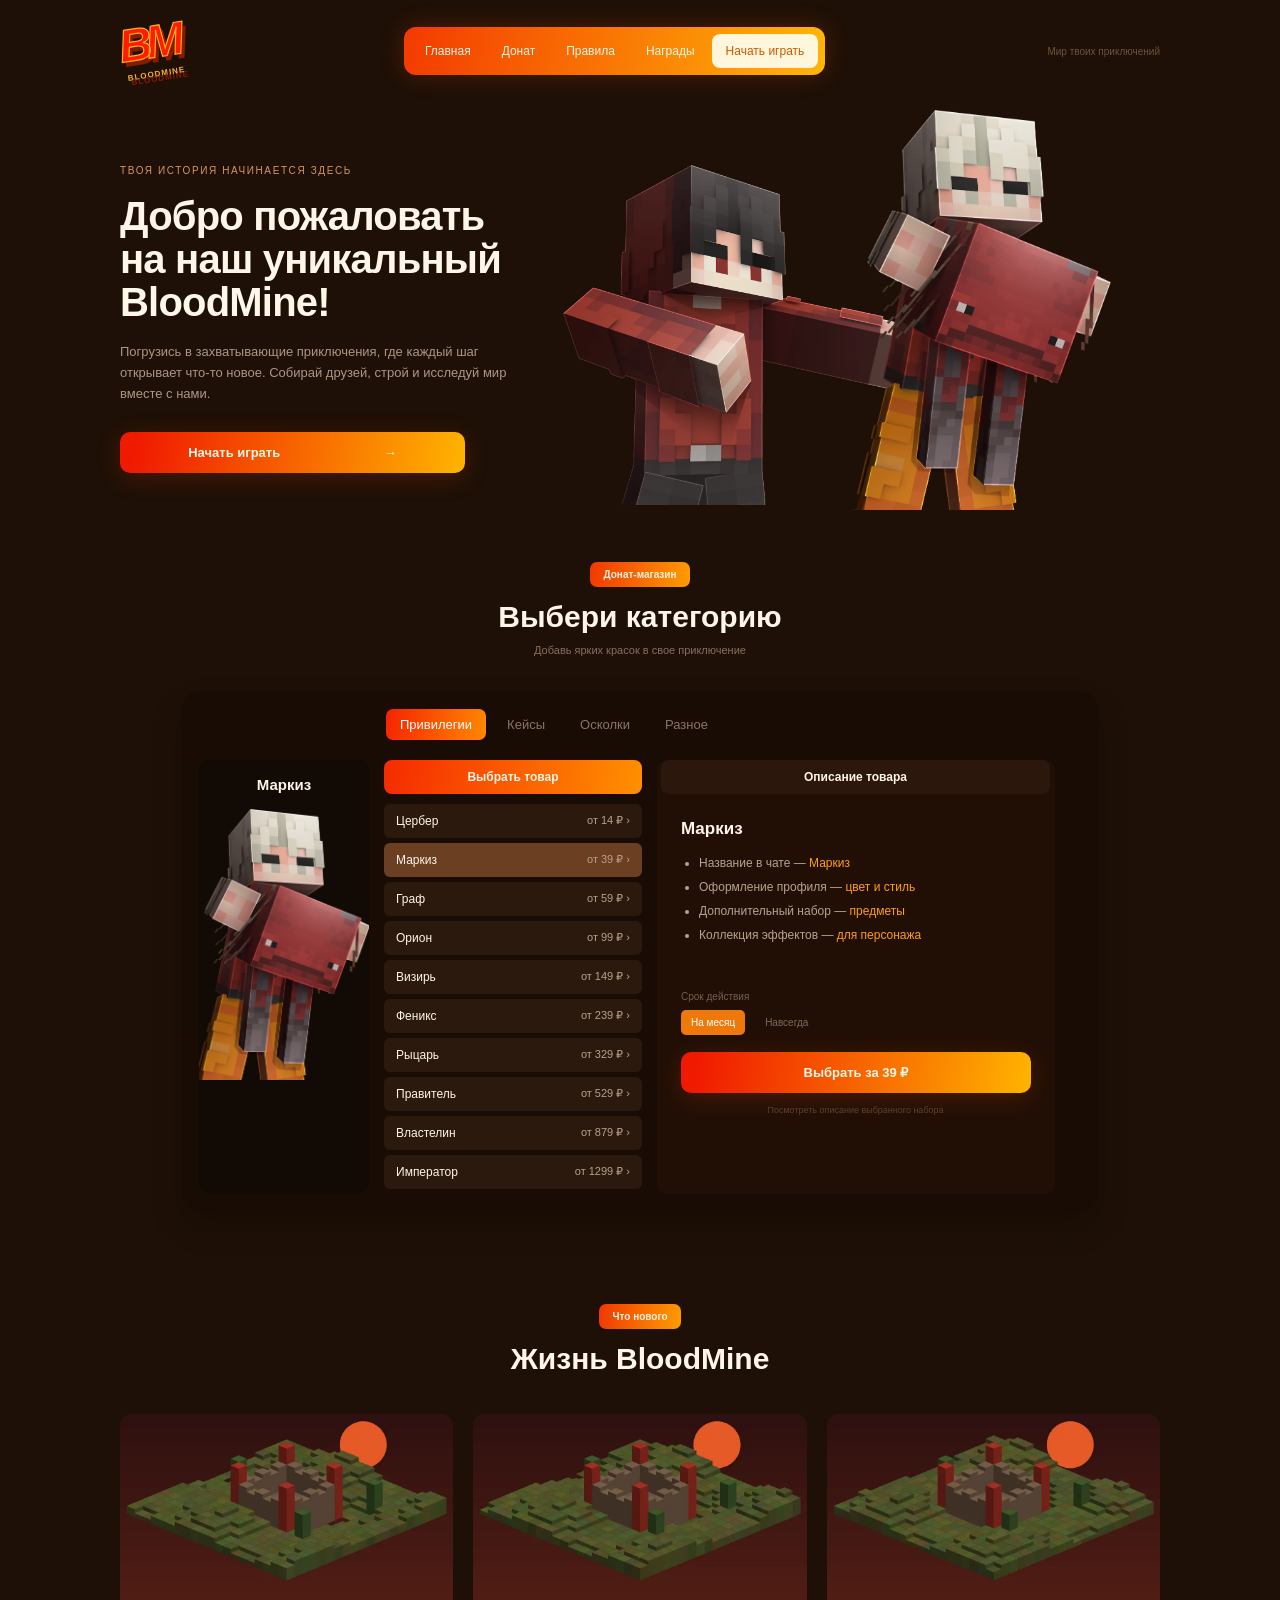
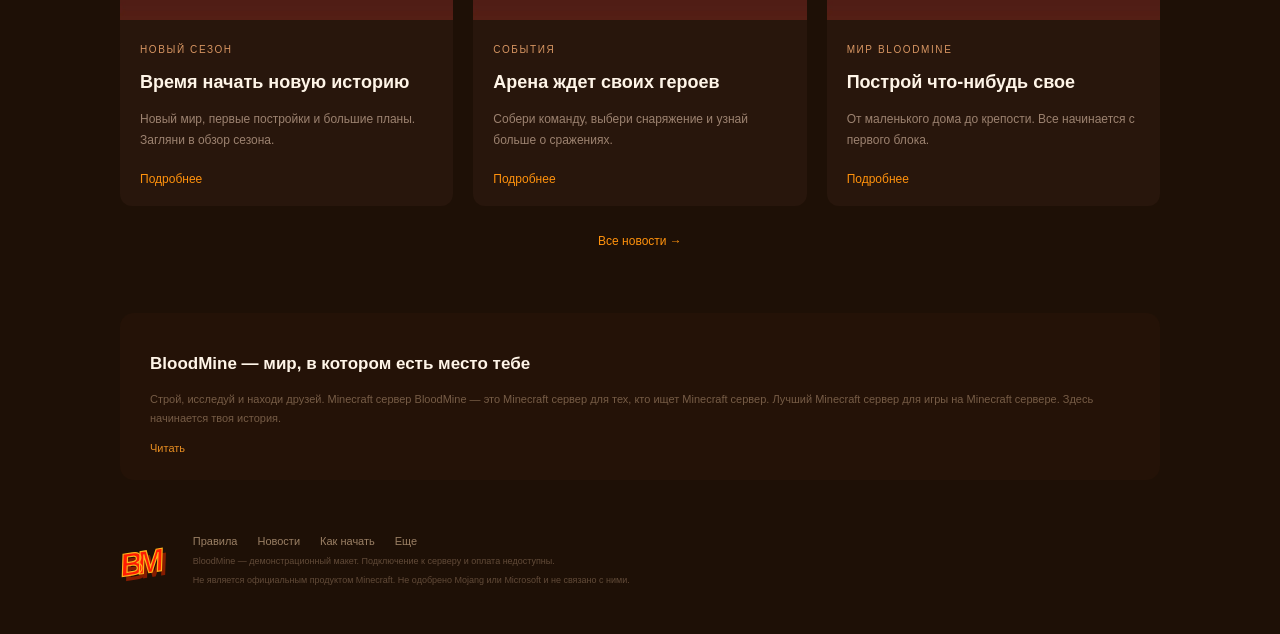
==== commit 49d1c3c4: "Update index.html" ====
--- a/index.html
+++ b/index.html
@@ -23,22 +23,22 @@
       <div class="hero-copy"><span class="eyebrow">Твоя история начинается здесь</span><h2>Добро пожаловать<br>на наш уникальный<br><span>BloodMine!</span></h2>
       <p>Погрузись в захватывающие приключения, где каждый шаг открывает что-то новое. Собирай друзей, строй и исследуй мир вместе с нами.</p>
       <a class="orange hero-button" href="how-to-play.html">Начать играть <span>→</span></a></div>
-      <div class="hero-players"><img class="hero-back" src="assets/images/hero-secondary.png"><img class="hero-front" src="assets/images/player.png"></div>
+      <div class="hero-players"><img class="hero-back" src="assets/images/hero-secondary.webp"><img class="hero-front" src="assets/images/player.webp"></div>
     </div>
     <div class="shop-section wrap" id="shop">
       <div class="section-title"><span class="pill">Донат-магазин</span><h2>Выбери категорию</h2><p>Добавь ярких красок в свое приключение</p></div>
       <div class="store">
         <div class="tabs"><div class="tab active" data-category="ranks" onclick="setCategory('ranks')">Привилегии</div><div class="tab" data-category="cases" onclick="setCategory('cases')">Кейсы</div><div class="tab" data-category="shards" onclick="setCategory('shards')">Осколки</div><div class="tab" data-category="other" onclick="setCategory('other')">Разное</div></div>
-        <div class="store-body"><div class="store-preview"><h4 id="preview-name">Маркиз</h4><img id="preview-image" src="assets/images/player.png"></div>
+        <div class="store-body"><div class="store-preview"><h4 id="preview-name">Маркиз</h4><img id="preview-image" src="assets/images/player.webp"></div>
           <div class="product-column"><div class="column-heading">Выбрать товар</div><div id="product-list"></div></div>
           <div class="description-column"><div class="column-heading secondary">Описание товара</div><h4 id="product-name">Маркиз</h4><div id="product-description"></div><div class="term-label">Срок действия</div><div class="terms"><span class="selected" onclick="setTerm(this,'На месяц')">На месяц</span><span onclick="setTerm(this,'Навсегда')">Навсегда</span></div><button id="choose-product" class="orange" onclick="selectProduct()">Выбрать за 39 ₽</button><p class="fineprint">Посмотреть описание выбранного набора</p></div>
         </div>
       </div>
     </div>
     <div class="wrap news-section"><div class="section-title"><span class="pill">Что нового</span><h2>Жизнь BloodMine</h2></div><div class="news-grid">
-        <div class="news-card"><img src="assets/images/season.png"><div class="news-copy"><span class="eyebrow">Новый сезон</span><h4>Время начать новую историю</h4><p>Новый мир, первые постройки и большие планы. Загляни в обзор сезона.</p><a href="article.html">Подробнее</a></div></div>
-        <div class="news-card"><img src="assets/images/arena.png"><div class="news-copy"><span class="eyebrow">События</span><h4>Арена ждет своих героев</h4><p>Собери команду, выбери снаряжение и узнай больше о сражениях.</p><a href="article.html">Подробнее</a></div></div>
-        <div class="news-card"><img src="assets/images/world.png"><div class="news-copy"><span class="eyebrow">Мир BloodMine</span><h4>Построй что-нибудь свое</h4><p>От маленького дома до крепости. Все начинается с первого блока.</p><a href="article.html">Подробнее</a></div></div>
+        <div class="news-card"><img src="assets/images/season.webp"><div class="news-copy"><span class="eyebrow">Новый сезон</span><h4>Время начать новую историю</h4><p>Новый мир, первые постройки и большие планы. Загляни в обзор сезона.</p><a href="article.html">Подробнее</a></div></div>
+        <div class="news-card"><img src="assets/images/arena.webp"><div class="news-copy"><span class="eyebrow">События</span><h4>Арена ждет своих героев</h4><p>Собери команду, выбери снаряжение и узнай больше о сражениях.</p><a href="article.html">Подробнее</a></div></div>
+        <div class="news-card"><img src="assets/images/world.webp"><div class="news-copy"><span class="eyebrow">Мир BloodMine</span><h4>Построй что-нибудь свое</h4><p>От маленького дома до крепости. Все начинается с первого блока.</p><a href="article.html">Подробнее</a></div></div>
       </div><a class="text-link" href="news.html">Все новости →</a></div>
     <div class="wrap about"><h4>BloodMine — мир, в котором есть место тебе</h4><p>Строй, исследуй и находи друзей. Minecraft сервер BloodMine — это Minecraft сервер для тех, кто ищет Minecraft сервер. Лучший Minecraft сервер для игры на Minecraft сервере. Здесь начинается твоя история.</p><a href="rules.html">Читать</a></div>
     <div class="footer wrap">
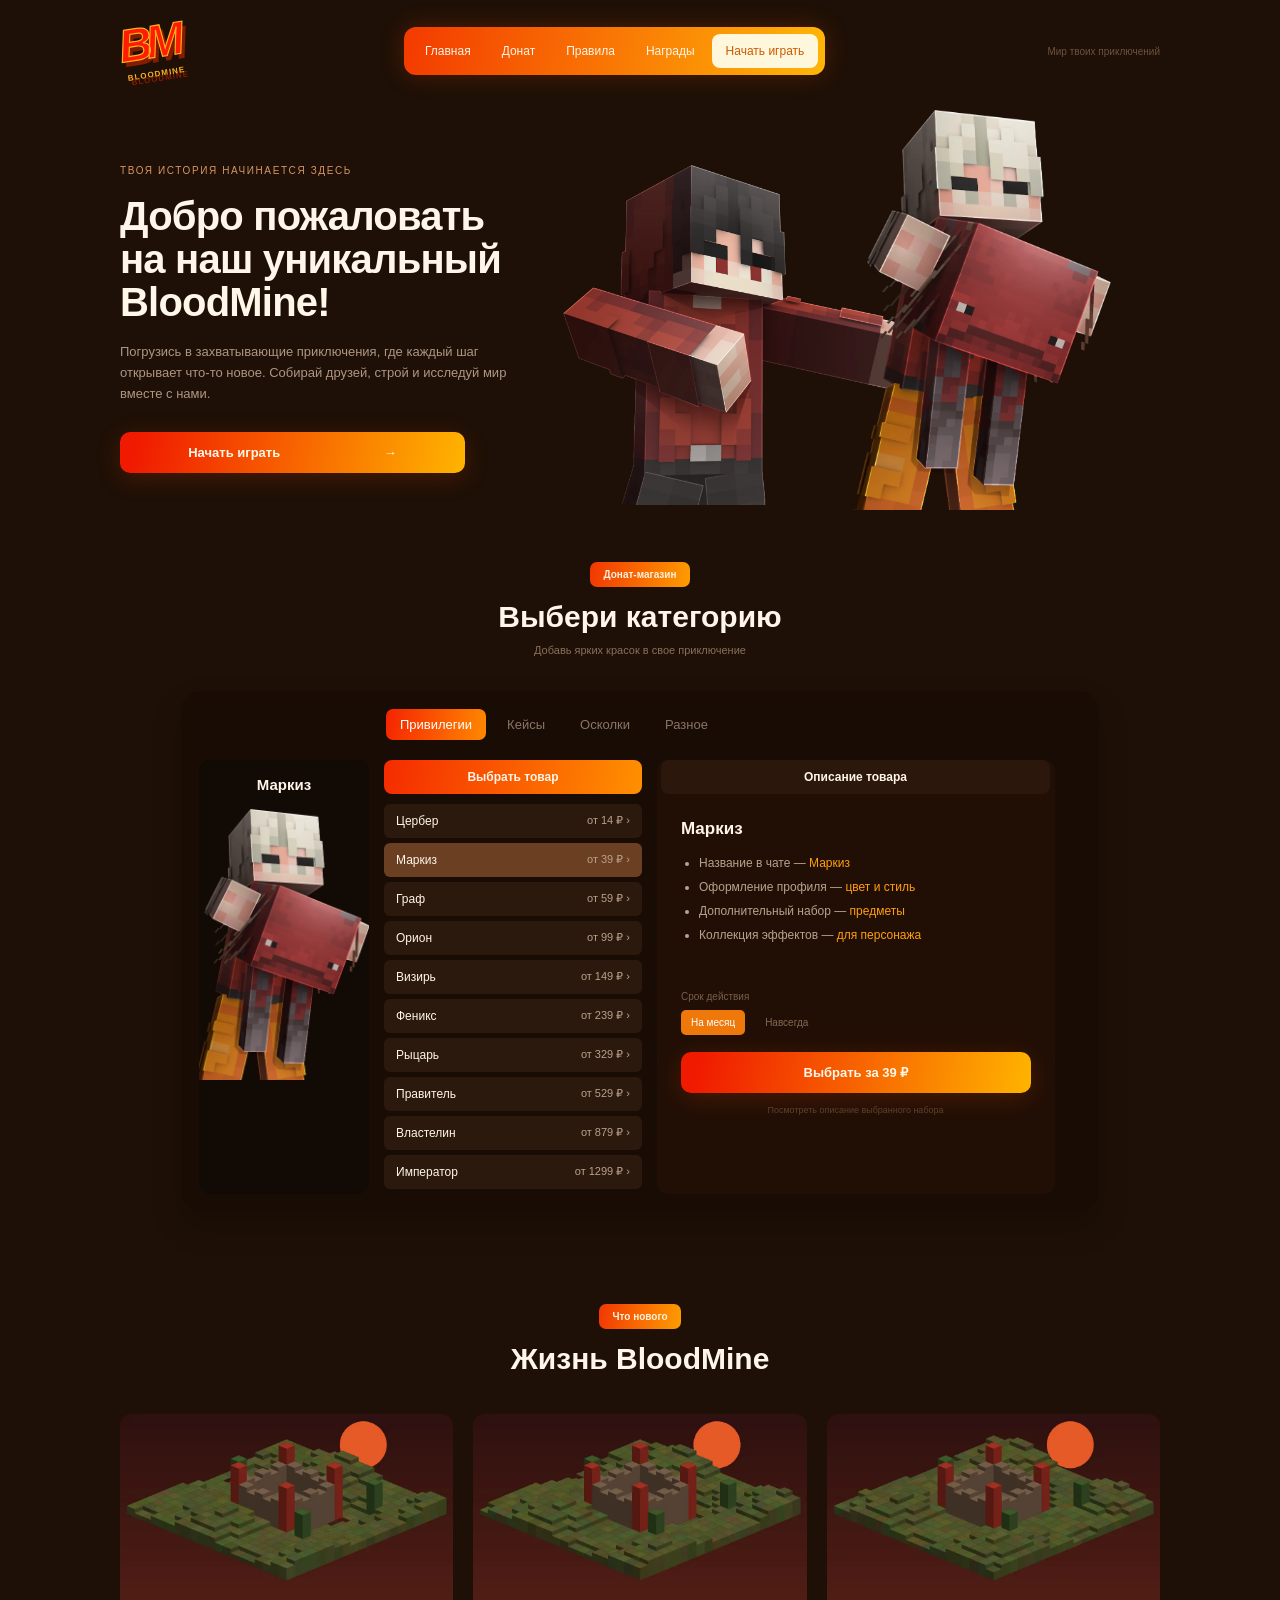
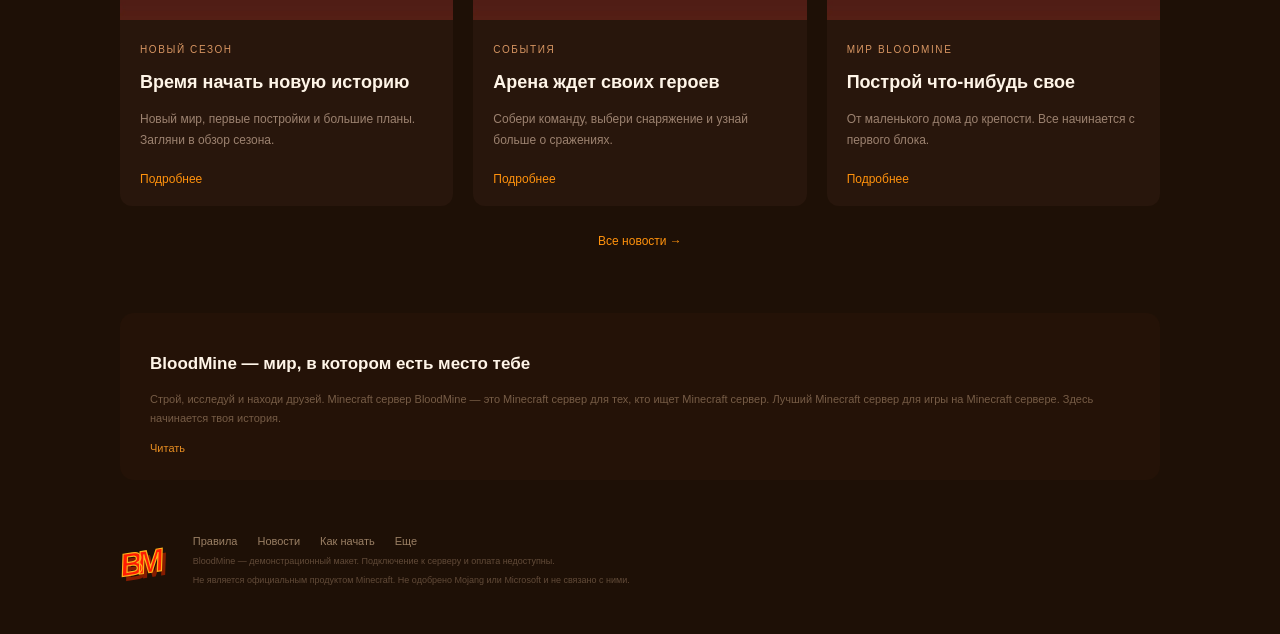
==== commit 8d336ef6: "Update index.html" ====
--- a/index.html
+++ b/index.html
@@ -5,8 +5,6 @@
   <title>Главная</title>
   <meta name="description" content="Лучший Minecraft сервер. Minecraft сервер, играть Minecraft, сервер Minecraft, лучший сервер.">
   <meta name="keywords" content="minecraft, сервер, сервер майнкрафт, майнкрафт сервер, лучший сервер, донат, minecraft сервер">
-  <script src="assets/js/catalog.js"></script>
-  <script src="assets/js/widgets.js"></script>
   <link rel="stylesheet" href="assets/css/components.css">
   <link rel="stylesheet" href="assets/css/styles.css">
 </head>
@@ -43,12 +41,17 @@
     <div class="wrap about"><h4>BloodMine — мир, в котором есть место тебе</h4><p>Строй, исследуй и находи друзей. Minecraft сервер BloodMine — это Minecraft сервер для тех, кто ищет Minecraft сервер. Лучший Minecraft сервер для игры на Minecraft сервере. Здесь начинается твоя история.</p><a href="rules.html">Читать</a></div>
     <div class="footer wrap">
       <a class="logo small-logo" href="index.html">BM</a>
-      <div><div class="footer-links"><a href="rules.html">Правила</a><a href="news.html">Новости</a><a href="how-to-play.html">Как начать</a><a href="archive.html">Еще</a></div>
+      <div><div class="footer-links"><a href="rules.html">Правила</a><a href="news.html">Новости</a><a href="how-to-play.html">Как начать</a><a href="news.html">Еще</a></div>
       <p>BloodMine — демонстрационный макет. Подключение к серверу и оплата недоступны.</p>
       <p>Не является официальным продуктом Minecraft. Не одобрено Mojang или Microsoft и не связано с ними.</p></div>
     </div>
-    <div class="overlay" id="dialog"><div class="modal"><div class="modal-close" onclick="closeDialog()">×</div><div class="pill">BloodMine</div><h2 id="dialog-title">Информация</h2><p id="dialog-text"></p><button class="orange" onclick="closeDialog()">Понятно</button></div></div>
+    <div class="overlay" id="dialog"><div class="modal"><button class="modal-close" onclick="closeDialog()" aria-label="Закрыть">×</button><div class="pill">BloodMine</div><h2 id="dialog-title">Информация</h2><p id="dialog-text"></p><button class="orange" onclick="closeDialog()">Понятно</button></div></div>
     <div class="toast" id="toast"></div>
-    <script src="assets/js/app.js"></script><script src="assets/js/effects.js"></script>
+    
+    <!-- Скрипты перенесены вниз и получили атрибут defer -->
+    <script src="assets/js/catalog.js" defer></script>
+    <script src="assets/js/widgets.js" defer></script>
+    <script src="assets/js/app.js" defer></script>
+    <script src="assets/js/effects.js" defer></script>
 </body>
 </html>
--- a/assets/css/components.css
+++ b/assets/css/components.css
@@ -1,19213 +1,3 @@
-.container {
-    width: 960px;
-    margin: 0 auto;
-}
-
-.card {
-    padding: 15px;
-}
-
-.button {
-    color: #fff;
-    background: orange;
-}
-
-.inventory-slot-0 {
-    padding: 4px;
-    margin: 0px;
-    border: 1px solid #392414;
-    border-radius: 0px;
-    background-position: 0px 0px;
-}
-
-.inventory-slot-1 {
-    padding: 5px;
-    margin: 1px;
-    border: 1px solid #392414;
-    border-radius: 1px;
-    background-position: 1px 1px;
-}
-
-.inventory-slot-2 {
-    padding: 6px;
-    margin: 2px;
-    border: 1px solid #392414;
-    border-radius: 2px;
-    background-position: 2px 2px;
-}
-
-.inventory-slot-3 {
-    padding: 7px;
-    margin: 3px;
-    border: 1px solid #392414;
-    border-radius: 3px;
-    background-position: 3px 3px;
-}
-
-.inventory-slot-4 {
-    padding: 8px;
-    margin: 4px;
-    border: 1px solid #392414;
-    border-radius: 4px;
-    background-position: 4px 4px;
-}
-
-.inventory-slot-5 {
-    padding: 9px;
-    margin: 5px;
-    border: 1px solid #392414;
-    border-radius: 5px;
-    background-position: 5px 5px;
-}
-
-.inventory-slot-6 {
-    padding: 10px;
-    margin: 0px;
-    border: 1px solid #392414;
-    border-radius: 6px;
-    background-position: 6px 6px;
-}
-
-.inventory-slot-7 {
-    padding: 11px;
-    margin: 1px;
-    border: 1px solid #392414;
-    border-radius: 7px;
-    background-position: 7px 7px;
-}
-
-.inventory-slot-8 {
-    padding: 4px;
-    margin: 2px;
-    border: 1px solid #392414;
-    border-radius: 8px;
-    background-position: 8px 8px;
-}
-
-.inventory-slot-9 {
-    padding: 5px;
-    margin: 3px;
-    border: 1px solid #392414;
-    border-radius: 9px;
-    background-position: 9px 9px;
-}
-
-.inventory-slot-10 {
-    padding: 6px;
-    margin: 4px;
-    border: 1px solid #392414;
-    border-radius: 10px;
-    background-position: 10px 10px;
-}
-
-.inventory-slot-11 {
-    padding: 7px;
-    margin: 5px;
-    border: 1px solid #392414;
-    border-radius: 11px;
-    background-position: 11px 11px;
-}
-
-.inventory-slot-12 {
-    padding: 8px;
-    margin: 0px;
-    border: 1px solid #392414;
-    border-radius: 12px;
-    background-position: 12px 12px;
-}
-
-.inventory-slot-13 {
-    padding: 9px;
-    margin: 1px;
-    border: 1px solid #392414;
-    border-radius: 13px;
-    background-position: 13px 13px;
-}
-
-.inventory-slot-14 {
-    padding: 10px;
-    margin: 2px;
-    border: 1px solid #392414;
-    border-radius: 0px;
-    background-position: 14px 14px;
-}
-
-.inventory-slot-15 {
-    padding: 11px;
-    margin: 3px;
-    border: 1px solid #392414;
-    border-radius: 1px;
-    background-position: 15px 15px;
-}
-
-.inventory-slot-16 {
-    padding: 4px;
-    margin: 4px;
-    border: 1px solid #392414;
-    border-radius: 2px;
-    background-position: 16px 16px;
-}
-
-.inventory-slot-17 {
-    padding: 5px;
-    margin: 5px;
-    border: 1px solid #392414;
-    border-radius: 3px;
-    background-position: 17px 17px;
-}
-
-.inventory-slot-18 {
-    padding: 6px;
-    margin: 0px;
-    border: 1px solid #392414;
-    border-radius: 4px;
-    background-position: 18px 18px;
-}
-
-.inventory-slot-19 {
-    padding: 7px;
-    margin: 1px;
-    border: 1px solid #392414;
-    border-radius: 5px;
-    background-position: 19px 19px;
-}
-
-.inventory-slot-20 {
-    padding: 8px;
-    margin: 2px;
-    border: 1px solid #392414;
-    border-radius: 6px;
-    background-position: 20px 20px;
-}
-
-.inventory-slot-21 {
-    padding: 9px;
-    margin: 3px;
-    border: 1px solid #392414;
-    border-radius: 7px;
-    background-position: 21px 21px;
-}
-
-.inventory-slot-22 {
-    padding: 10px;
-    margin: 4px;
-    border: 1px solid #392414;
-    border-radius: 8px;
-    background-position: 22px 22px;
-}
-
-.inventory-slot-23 {
-    padding: 11px;
-    margin: 5px;
-    border: 1px solid #392414;
-    border-radius: 9px;
-    background-position: 23px 23px;
-}
-
-.inventory-slot-24 {
-    padding: 4px;
-    margin: 0px;
-    border: 1px solid #392414;
-    border-radius: 10px;
-    background-position: 24px 24px;
-}
-
-.inventory-slot-25 {
-    padding: 5px;
-    margin: 1px;
-    border: 1px solid #392414;
-    border-radius: 11px;
-    background-position: 25px 25px;
-}
-
-.inventory-slot-26 {
-    padding: 6px;
-    margin: 2px;
-    border: 1px solid #392414;
-    border-radius: 12px;
-    background-position: 26px 26px;
-}
-
-.inventory-slot-27 {
-    padding: 7px;
-    margin: 3px;
-    border: 1px solid #392414;
-    border-radius: 13px;
-    background-position: 27px 27px;
-}
-
-.inventory-slot-28 {
-    padding: 8px;
-    margin: 4px;
-    border: 1px solid #392414;
-    border-radius: 0px;
-    background-position: 28px 28px;
-}
-
-.inventory-slot-29 {
-    padding: 9px;
-    margin: 5px;
-    border: 1px solid #392414;
-    border-radius: 1px;
-    background-position: 29px 29px;
-}
-
-.inventory-slot-30 {
-    padding: 10px;
-    margin: 0px;
-    border: 1px solid #392414;
-    border-radius: 2px;
-    background-position: 30px 30px;
-}
-
-.inventory-slot-31 {
-    padding: 11px;
-    margin: 1px;
-    border: 1px solid #392414;
-    border-radius: 3px;
-    background-position: 31px 31px;
-}
-
-.inventory-slot-32 {
-    padding: 4px;
-    margin: 2px;
-    border: 1px solid #392414;
-    border-radius: 4px;
-    background-position: 32px 32px;
-}
-
-.inventory-slot-33 {
-    padding: 5px;
-    margin: 3px;
-    border: 1px solid #392414;
-    border-radius: 5px;
-    background-position: 33px 33px;
-}
-
-.inventory-slot-34 {
-    padding: 6px;
-    margin: 4px;
-    border: 1px solid #392414;
-    border-radius: 6px;
-    background-position: 34px 34px;
-}
-
-.inventory-slot-35 {
-    padding: 7px;
-    margin: 5px;
-    border: 1px solid #392414;
-    border-radius: 7px;
-    background-position: 35px 35px;
-}
-
-.inventory-slot-36 {
-    padding: 8px;
-    margin: 0px;
-    border: 1px solid #392414;
-    border-radius: 8px;
-    background-position: 36px 36px;
-}
-
-.inventory-slot-37 {
-    padding: 9px;
-    margin: 1px;
-    border: 1px solid #392414;
-    border-radius: 9px;
-    background-position: 37px 37px;
-}
-
-.inventory-slot-38 {
-    padding: 10px;
-    margin: 2px;
-    border: 1px solid #392414;
-    border-radius: 10px;
-    background-position: 38px 38px;
-}
-
-.inventory-slot-39 {
-    padding: 11px;
-    margin: 3px;
-    border: 1px solid #392414;
-    border-radius: 11px;
-    background-position: 39px 39px;
-}
-
-.inventory-slot-40 {
-    padding: 4px;
-    margin: 4px;
-    border: 1px solid #392414;
-    border-radius: 12px;
-    background-position: 40px 40px;
-}
-
-.inventory-slot-41 {
-    padding: 5px;
-    margin: 5px;
-    border: 1px solid #392414;
-    border-radius: 13px;
-    background-position: 41px 41px;
-}
-
-.inventory-slot-42 {
-    padding: 6px;
-    margin: 0px;
-    border: 1px solid #392414;
-    border-radius: 0px;
-    background-position: 42px 42px;
-}
-
-.inventory-slot-43 {
-    padding: 7px;
-    margin: 1px;
-    border: 1px solid #392414;
-    border-radius: 1px;
-    background-position: 43px 43px;
-}
-
-.inventory-slot-44 {
-    padding: 8px;
-    margin: 2px;
-    border: 1px solid #392414;
-    border-radius: 2px;
-    background-position: 44px 44px;
-}
-
-.inventory-slot-45 {
-    padding: 9px;
-    margin: 3px;
-    border: 1px solid #392414;
-    border-radius: 3px;
-    background-position: 45px 45px;
-}
-
-.inventory-slot-46 {
-    padding: 10px;
-    margin: 4px;
-    border: 1px solid #392414;
-    border-radius: 4px;
-    background-position: 46px 46px;
-}
-
-.inventory-slot-47 {
-    padding: 11px;
-    margin: 5px;
-    border: 1px solid #392414;
-    border-radius: 5px;
-    background-position: 47px 47px;
-}
-
-.inventory-slot-48 {
-    padding: 4px;
-    margin: 0px;
-    border: 1px solid #392414;
-    border-radius: 6px;
-    background-position: 48px 48px;
-}
-
-.inventory-slot-49 {
-    padding: 5px;
-    margin: 1px;
-    border: 1px solid #392414;
-    border-radius: 7px;
-    background-position: 49px 49px;
-}
-
-.inventory-slot-50 {
-    padding: 6px;
-    margin: 2px;
-    border: 1px solid #392414;
-    border-radius: 8px;
-    background-position: 50px 50px;
-}
-
-.inventory-slot-51 {
-    padding: 7px;
-    margin: 3px;
-    border: 1px solid #392414;
-    border-radius: 9px;
-    background-position: 51px 51px;
-}
-
-.inventory-slot-52 {
-    padding: 8px;
-    margin: 4px;
-    border: 1px solid #392414;
-    border-radius: 10px;
-    background-position: 52px 52px;
-}
-
-.inventory-slot-53 {
-    padding: 9px;
-    margin: 5px;
-    border: 1px solid #392414;
-    border-radius: 11px;
-    background-position: 53px 53px;
-}
-
-.inventory-slot-54 {
-    padding: 10px;
-    margin: 0px;
-    border: 1px solid #392414;
-    border-radius: 12px;
-    background-position: 54px 54px;
-}
-
-.inventory-slot-55 {
-    padding: 11px;
-    margin: 1px;
-    border: 1px solid #392414;
-    border-radius: 13px;
-    background-position: 55px 55px;
-}
-
-.inventory-slot-56 {
-    padding: 4px;
-    margin: 2px;
-    border: 1px solid #392414;
-    border-radius: 0px;
-    background-position: 56px 56px;
-}
-
-.inventory-slot-57 {
-    padding: 5px;
-    margin: 3px;
-    border: 1px solid #392414;
-    border-radius: 1px;
-    background-position: 57px 57px;
-}
-
-.inventory-slot-58 {
-    padding: 6px;
-    margin: 4px;
-    border: 1px solid #392414;
-    border-radius: 2px;
-    background-position: 58px 58px;
-}
-
-.inventory-slot-59 {
-    padding: 7px;
-    margin: 5px;
-    border: 1px solid #392414;
-    border-radius: 3px;
-    background-position: 59px 59px;
-}
-
-.inventory-slot-60 {
-    padding: 8px;
-    margin: 0px;
-    border: 1px solid #392414;
-    border-radius: 4px;
-    background-position: 60px 60px;
-}
-
-.inventory-slot-61 {
-    padding: 9px;
-    margin: 1px;
-    border: 1px solid #392414;
-    border-radius: 5px;
-    background-position: 61px 61px;
-}
-
-.inventory-slot-62 {
-    padding: 10px;
-    margin: 2px;
-    border: 1px solid #392414;
-    border-radius: 6px;
-    background-position: 62px 62px;
-}
-
-.inventory-slot-63 {
-    padding: 11px;
-    margin: 3px;
-    border: 1px solid #392414;
-    border-radius: 7px;
-    background-position: 63px 63px;
-}
-
-.inventory-slot-64 {
-    padding: 4px;
-    margin: 4px;
-    border: 1px solid #392414;
-    border-radius: 8px;
-    background-position: 64px 64px;
-}
-
-.inventory-slot-65 {
-    padding: 5px;
-    margin: 5px;
-    border: 1px solid #392414;
-    border-radius: 9px;
-    background-position: 65px 65px;
-}
-
-.inventory-slot-66 {
-    padding: 6px;
-    margin: 0px;
-    border: 1px solid #392414;
-    border-radius: 10px;
-    background-position: 66px 66px;
-}
-
-.inventory-slot-67 {
-    padding: 7px;
-    margin: 1px;
-    border: 1px solid #392414;
-    border-radius: 11px;
-    background-position: 67px 67px;
-}
-
-.inventory-slot-68 {
-    padding: 8px;
-    margin: 2px;
-    border: 1px solid #392414;
-    border-radius: 12px;
-    background-position: 68px 68px;
-}
-
-.inventory-slot-69 {
-    padding: 9px;
-    margin: 3px;
-    border: 1px solid #392414;
-    border-radius: 13px;
-    background-position: 69px 69px;
-}
-
-.inventory-slot-70 {
-    padding: 10px;
-    margin: 4px;
-    border: 1px solid #392414;
-    border-radius: 0px;
-    background-position: 70px 70px;
-}
-
-.inventory-slot-71 {
-    padding: 11px;
-    margin: 5px;
-    border: 1px solid #392414;
-    border-radius: 1px;
-    background-position: 71px 71px;
-}
-
-.inventory-slot-72 {
-    padding: 4px;
-    margin: 0px;
-    border: 1px solid #392414;
-    border-radius: 2px;
-    background-position: 72px 72px;
-}
-
-.inventory-slot-73 {
-    padding: 5px;
-    margin: 1px;
-    border: 1px solid #392414;
-    border-radius: 3px;
-    background-position: 73px 73px;
-}
-
-.inventory-slot-74 {
-    padding: 6px;
-    margin: 2px;
-    border: 1px solid #392414;
-    border-radius: 4px;
-    background-position: 74px 74px;
-}
-
-.inventory-slot-75 {
-    padding: 7px;
-    margin: 3px;
-    border: 1px solid #392414;
-    border-radius: 5px;
-    background-position: 75px 75px;
-}
-
-.inventory-slot-76 {
-    padding: 8px;
-    margin: 4px;
-    border: 1px solid #392414;
-    border-radius: 6px;
-    background-position: 76px 76px;
-}
-
-.inventory-slot-77 {
-    padding: 9px;
-    margin: 5px;
-    border: 1px solid #392414;
-    border-radius: 7px;
-    background-position: 77px 77px;
-}
-
-.inventory-slot-78 {
-    padding: 10px;
-    margin: 0px;
-    border: 1px solid #392414;
-    border-radius: 8px;
-    background-position: 78px 78px;
-}
-
-.inventory-slot-79 {
-    padding: 11px;
-    margin: 1px;
-    border: 1px solid #392414;
-    border-radius: 9px;
-    background-position: 79px 79px;
-}
-
-.inventory-slot-80 {
-    padding: 4px;
-    margin: 2px;
-    border: 1px solid #392414;
-    border-radius: 10px;
-    background-position: 80px 0px;
-}
-
-.inventory-slot-81 {
-    padding: 5px;
-    margin: 3px;
-    border: 1px solid #392414;
-    border-radius: 11px;
-    background-position: 81px 1px;
-}
-
-.inventory-slot-82 {
-    padding: 6px;
-    margin: 4px;
-    border: 1px solid #392414;
-    border-radius: 12px;
-    background-position: 82px 2px;
-}
-
-.inventory-slot-83 {
-    padding: 7px;
-    margin: 5px;
-    border: 1px solid #392414;
-    border-radius: 13px;
-    background-position: 83px 3px;
-}
-
-.inventory-slot-84 {
-    padding: 8px;
-    margin: 0px;
-    border: 1px solid #392414;
-    border-radius: 0px;
-    background-position: 84px 4px;
-}
-
-.inventory-slot-85 {
-    padding: 9px;
-    margin: 1px;
-    border: 1px solid #392414;
-    border-radius: 1px;
-    background-position: 85px 5px;
-}
-
-.inventory-slot-86 {
-    padding: 10px;
-    margin: 2px;
-    border: 1px solid #392414;
-    border-radius: 2px;
-    background-position: 86px 6px;
-}
-
-.inventory-slot-87 {
-    padding: 11px;
-    margin: 3px;
-    border: 1px solid #392414;
-    border-radius: 3px;
-    background-position: 87px 7px;
-}
-
-.inventory-slot-88 {
-    padding: 4px;
-    margin: 4px;
-    border: 1px solid #392414;
-    border-radius: 4px;
-    background-position: 88px 8px;
-}
-
-.inventory-slot-89 {
-    padding: 5px;
-    margin: 5px;
-    border: 1px solid #392414;
-    border-radius: 5px;
-    background-position: 89px 9px;
-}
-
-.inventory-slot-90 {
-    padding: 6px;
-    margin: 0px;
-    border: 1px solid #392414;
-    border-radius: 6px;
-    background-position: 90px 10px;
-}
-
-.inventory-slot-91 {
-    padding: 7px;
-    margin: 1px;
-    border: 1px solid #392414;
-    border-radius: 7px;
-    background-position: 91px 11px;
-}
-
-.inventory-slot-92 {
-    padding: 8px;
-    margin: 2px;
-    border: 1px solid #392414;
-    border-radius: 8px;
-    background-position: 92px 12px;
-}
-
-.inventory-slot-93 {
-    padding: 9px;
-    margin: 3px;
-    border: 1px solid #392414;
-    border-radius: 9px;
-    background-position: 93px 13px;
-}
-
-.inventory-slot-94 {
-    padding: 10px;
-    margin: 4px;
-    border: 1px solid #392414;
-    border-radius: 10px;
-    background-position: 94px 14px;
-}
-
-.inventory-slot-95 {
-    padding: 11px;
-    margin: 5px;
-    border: 1px solid #392414;
-    border-radius: 11px;
-    background-position: 95px 15px;
-}
-
-.inventory-slot-96 {
-    padding: 4px;
-    margin: 0px;
-    border: 1px solid #392414;
-    border-radius: 12px;
-    background-position: 96px 16px;
-}
-
-.inventory-slot-97 {
-    padding: 5px;
-    margin: 1px;
-    border: 1px solid #392414;
-    border-radius: 13px;
-    background-position: 97px 17px;
-}
-
-.inventory-slot-98 {
-    padding: 6px;
-    margin: 2px;
-    border: 1px solid #392414;
-    border-radius: 0px;
-    background-position: 98px 18px;
-}
-
-.inventory-slot-99 {
-    padding: 7px;
-    margin: 3px;
-    border: 1px solid #392414;
-    border-radius: 1px;
-    background-position: 99px 19px;
-}
-
-.inventory-slot-100 {
-    padding: 8px;
-    margin: 4px;
-    border: 1px solid #392414;
-    border-radius: 2px;
-    background-position: 100px 20px;
-}
-
-.inventory-slot-101 {
-    padding: 9px;
-    margin: 5px;
-    border: 1px solid #392414;
-    border-radius: 3px;
-    background-position: 101px 21px;
-}
-
-.inventory-slot-102 {
-    padding: 10px;
-    margin: 0px;
-    border: 1px solid #392414;
-    border-radius: 4px;
-    background-position: 102px 22px;
-}
-
-.inventory-slot-103 {
-    padding: 11px;
-    margin: 1px;
-    border: 1px solid #392414;
-    border-radius: 5px;
-    background-position: 103px 23px;
-}
-
-.inventory-slot-104 {
-    padding: 4px;
-    margin: 2px;
-    border: 1px solid #392414;
-    border-radius: 6px;
-    background-position: 104px 24px;
-}
-
-.inventory-slot-105 {
-    padding: 5px;
-    margin: 3px;
-    border: 1px solid #392414;
-    border-radius: 7px;
-    background-position: 105px 25px;
-}
-
-.inventory-slot-106 {
-    padding: 6px;
-    margin: 4px;
-    border: 1px solid #392414;
-    border-radius: 8px;
-    background-position: 106px 26px;
-}
-
-.inventory-slot-107 {
-    padding: 7px;
-    margin: 5px;
-    border: 1px solid #392414;
-    border-radius: 9px;
-    background-position: 107px 27px;
-}
-
-.inventory-slot-108 {
-    padding: 8px;
-    margin: 0px;
-    border: 1px solid #392414;
-    border-radius: 10px;
-    background-position: 108px 28px;
-}
-
-.inventory-slot-109 {
-    padding: 9px;
-    margin: 1px;
-    border: 1px solid #392414;
-    border-radius: 11px;
-    background-position: 109px 29px;
-}
-
-.inventory-slot-110 {
-    padding: 10px;
-    margin: 2px;
-    border: 1px solid #392414;
-    border-radius: 12px;
-    background-position: 110px 30px;
-}
-
-.inventory-slot-111 {
-    padding: 11px;
-    margin: 3px;
-    border: 1px solid #392414;
-    border-radius: 13px;
-    background-position: 111px 31px;
-}
-
-.inventory-slot-112 {
-    padding: 4px;
-    margin: 4px;
-    border: 1px solid #392414;
-    border-radius: 0px;
-    background-position: 112px 32px;
-}
-
-.inventory-slot-113 {
-    padding: 5px;
-    margin: 5px;
-    border: 1px solid #392414;
-    border-radius: 1px;
-    background-position: 113px 33px;
-}
-
-.inventory-slot-114 {
-    padding: 6px;
-    margin: 0px;
-    border: 1px solid #392414;
-    border-radius: 2px;
-    background-position: 114px 34px;
-}
-
-.inventory-slot-115 {
-    padding: 7px;
-    margin: 1px;
-    border: 1px solid #392414;
-    border-radius: 3px;
-    background-position: 115px 35px;
-}
-
-.inventory-slot-116 {
-    padding: 8px;
-    margin: 2px;
-    border: 1px solid #392414;
-    border-radius: 4px;
-    background-position: 116px 36px;
-}
-
-.inventory-slot-117 {
-    padding: 9px;
-    margin: 3px;
-    border: 1px solid #392414;
-    border-radius: 5px;
-    background-position: 117px 37px;
-}
-
-.inventory-slot-118 {
-    padding: 10px;
-    margin: 4px;
-    border: 1px solid #392414;
-    border-radius: 6px;
-    background-position: 118px 38px;
-}
-
-.inventory-slot-119 {
-    padding: 11px;
-    margin: 5px;
-    border: 1px solid #392414;
-    border-radius: 7px;
-    background-position: 119px 39px;
-}
-
-.inventory-slot-120 {
-    padding: 4px;
-    margin: 0px;
-    border: 1px solid #392414;
-    border-radius: 8px;
-    background-position: 0px 40px;
-}
-
-.inventory-slot-121 {
-    padding: 5px;
-    margin: 1px;
-    border: 1px solid #392414;
-    border-radius: 9px;
-    background-position: 1px 41px;
-}
-
-.inventory-slot-122 {
-    padding: 6px;
-    margin: 2px;
-    border: 1px solid #392414;
-    border-radius: 10px;
-    background-position: 2px 42px;
-}
-
-.inventory-slot-123 {
-    padding: 7px;
-    margin: 3px;
-    border: 1px solid #392414;
-    border-radius: 11px;
-    background-position: 3px 43px;
-}
-
-.inventory-slot-124 {
-    padding: 8px;
-    margin: 4px;
-    border: 1px solid #392414;
-    border-radius: 12px;
-    background-position: 4px 44px;
-}
-
-.inventory-slot-125 {
-    padding: 9px;
-    margin: 5px;
-    border: 1px solid #392414;
-    border-radius: 13px;
-    background-position: 5px 45px;
-}
-
-.inventory-slot-126 {
-    padding: 10px;
-    margin: 0px;
-    border: 1px solid #392414;
-    border-radius: 0px;
-    background-position: 6px 46px;
-}
-
-.inventory-slot-127 {
-    padding: 11px;
-    margin: 1px;
-    border: 1px solid #392414;
-    border-radius: 1px;
-    background-position: 7px 47px;
-}
-
-.inventory-slot-128 {
-    padding: 4px;
-    margin: 2px;
-    border: 1px solid #392414;
-    border-radius: 2px;
-    background-position: 8px 48px;
-}
-
-.inventory-slot-129 {
-    padding: 5px;
-    margin: 3px;
-    border: 1px solid #392414;
-    border-radius: 3px;
-    background-position: 9px 49px;
-}
-
-.inventory-slot-130 {
-    padding: 6px;
-    margin: 4px;
-    border: 1px solid #392414;
-    border-radius: 4px;
-    background-position: 10px 50px;
-}
-
-.inventory-slot-131 {
-    padding: 7px;
-    margin: 5px;
-    border: 1px solid #392414;
-    border-radius: 5px;
-    background-position: 11px 51px;
-}
-
-.inventory-slot-132 {
-    padding: 8px;
-    margin: 0px;
-    border: 1px solid #392414;
-    border-radius: 6px;
-    background-position: 12px 52px;
-}
-
-.inventory-slot-133 {
-    padding: 9px;
-    margin: 1px;
-    border: 1px solid #392414;
-    border-radius: 7px;
-    background-position: 13px 53px;
-}
-
-.inventory-slot-134 {
-    padding: 10px;
-    margin: 2px;
-    border: 1px solid #392414;
-    border-radius: 8px;
-    background-position: 14px 54px;
-}
-
-.inventory-slot-135 {
-    padding: 11px;
-    margin: 3px;
-    border: 1px solid #392414;
-    border-radius: 9px;
-    background-position: 15px 55px;
-}
-
-.inventory-slot-136 {
-    padding: 4px;
-    margin: 4px;
-    border: 1px solid #392414;
-    border-radius: 10px;
-    background-position: 16px 56px;
-}
-
-.inventory-slot-137 {
-    padding: 5px;
-    margin: 5px;
-    border: 1px solid #392414;
-    border-radius: 11px;
-    background-position: 17px 57px;
-}
-
-.inventory-slot-138 {
-    padding: 6px;
-    margin: 0px;
-    border: 1px solid #392414;
-    border-radius: 12px;
-    background-position: 18px 58px;
-}
-
-.inventory-slot-139 {
-    padding: 7px;
-    margin: 1px;
-    border: 1px solid #392414;
-    border-radius: 13px;
-    background-position: 19px 59px;
-}
-
-.inventory-slot-140 {
-    padding: 8px;
-    margin: 2px;
-    border: 1px solid #392414;
-    border-radius: 0px;
-    background-position: 20px 60px;
-}
-
-.inventory-slot-141 {
-    padding: 9px;
-    margin: 3px;
-    border: 1px solid #392414;
-    border-radius: 1px;
-    background-position: 21px 61px;
-}
-
-.inventory-slot-142 {
-    padding: 10px;
-    margin: 4px;
-    border: 1px solid #392414;
-    border-radius: 2px;
-    background-position: 22px 62px;
-}
-
-.inventory-slot-143 {
-    padding: 11px;
-    margin: 5px;
-    border: 1px solid #392414;
-    border-radius: 3px;
-    background-position: 23px 63px;
-}
-
-.inventory-slot-144 {
-    padding: 4px;
-    margin: 0px;
-    border: 1px solid #392414;
-    border-radius: 4px;
-    background-position: 24px 64px;
-}
-
-.inventory-slot-145 {
-    padding: 5px;
-    margin: 1px;
-    border: 1px solid #392414;
-    border-radius: 5px;
-    background-position: 25px 65px;
-}
-
-.inventory-slot-146 {
-    padding: 6px;
-    margin: 2px;
-    border: 1px solid #392414;
-    border-radius: 6px;
-    background-position: 26px 66px;
-}
-
-.inventory-slot-147 {
-    padding: 7px;
-    margin: 3px;
-    border: 1px solid #392414;
-    border-radius: 7px;
-    background-position: 27px 67px;
-}
-
-.inventory-slot-148 {
-    padding: 8px;
-    margin: 4px;
-    border: 1px solid #392414;
-    border-radius: 8px;
-    background-position: 28px 68px;
-}
-
-.inventory-slot-149 {
-    padding: 9px;
-    margin: 5px;
-    border: 1px solid #392414;
-    border-radius: 9px;
-    background-position: 29px 69px;
-}
-
-.inventory-slot-150 {
-    padding: 10px;
-    margin: 0px;
-    border: 1px solid #392414;
-    border-radius: 10px;
-    background-position: 30px 70px;
-}
-
-.inventory-slot-151 {
-    padding: 11px;
-    margin: 1px;
-    border: 1px solid #392414;
-    border-radius: 11px;
-    background-position: 31px 71px;
-}
-
-.inventory-slot-152 {
-    padding: 4px;
-    margin: 2px;
-    border: 1px solid #392414;
-    border-radius: 12px;
-    background-position: 32px 72px;
-}
-
-.inventory-slot-153 {
-    padding: 5px;
-    margin: 3px;
-    border: 1px solid #392414;
-    border-radius: 13px;
-    background-position: 33px 73px;
-}
-
-.inventory-slot-154 {
-    padding: 6px;
-    margin: 4px;
-    border: 1px solid #392414;
-    border-radius: 0px;
-    background-position: 34px 74px;
-}
-
-.inventory-slot-155 {
-    padding: 7px;
-    margin: 5px;
-    border: 1px solid #392414;
-    border-radius: 1px;
-    background-position: 35px 75px;
-}
-
-.inventory-slot-156 {
-    padding: 8px;
-    margin: 0px;
-    border: 1px solid #392414;
-    border-radius: 2px;
-    background-position: 36px 76px;
-}
-
-.inventory-slot-157 {
-    padding: 9px;
-    margin: 1px;
-    border: 1px solid #392414;
-    border-radius: 3px;
-    background-position: 37px 77px;
-}
-
-.inventory-slot-158 {
-    padding: 10px;
-    margin: 2px;
-    border: 1px solid #392414;
-    border-radius: 4px;
-    background-position: 38px 78px;
-}
-
-.inventory-slot-159 {
-    padding: 11px;
-    margin: 3px;
-    border: 1px solid #392414;
-    border-radius: 5px;
-    background-position: 39px 79px;
-}
-
-.inventory-slot-160 {
-    padding: 4px;
-    margin: 4px;
-    border: 1px solid #392414;
-    border-radius: 6px;
-    background-position: 40px 0px;
-}
-
-.inventory-slot-161 {
-    padding: 5px;
-    margin: 5px;
-    border: 1px solid #392414;
-    border-radius: 7px;
-    background-position: 41px 1px;
-}
-
-.inventory-slot-162 {
-    padding: 6px;
-    margin: 0px;
-    border: 1px solid #392414;
-    border-radius: 8px;
-    background-position: 42px 2px;
-}
-
-.inventory-slot-163 {
-    padding: 7px;
-    margin: 1px;
-    border: 1px solid #392414;
-    border-radius: 9px;
-    background-position: 43px 3px;
-}
-
-.inventory-slot-164 {
-    padding: 8px;
-    margin: 2px;
-    border: 1px solid #392414;
-    border-radius: 10px;
-    background-position: 44px 4px;
-}
-
-.inventory-slot-165 {
-    padding: 9px;
-    margin: 3px;
-    border: 1px solid #392414;
-    border-radius: 11px;
-    background-position: 45px 5px;
-}
-
-.inventory-slot-166 {
-    padding: 10px;
-    margin: 4px;
-    border: 1px solid #392414;
-    border-radius: 12px;
-    background-position: 46px 6px;
-}
-
-.inventory-slot-167 {
-    padding: 11px;
-    margin: 5px;
-    border: 1px solid #392414;
-    border-radius: 13px;
-    background-position: 47px 7px;
-}
-
-.inventory-slot-168 {
-    padding: 4px;
-    margin: 0px;
-    border: 1px solid #392414;
-    border-radius: 0px;
-    background-position: 48px 8px;
-}
-
-.inventory-slot-169 {
-    padding: 5px;
-    margin: 1px;
-    border: 1px solid #392414;
-    border-radius: 1px;
-    background-position: 49px 9px;
-}
-
-.inventory-slot-170 {
-    padding: 6px;
-    margin: 2px;
-    border: 1px solid #392414;
-    border-radius: 2px;
-    background-position: 50px 10px;
-}
-
-.inventory-slot-171 {
-    padding: 7px;
-    margin: 3px;
-    border: 1px solid #392414;
-    border-radius: 3px;
-    background-position: 51px 11px;
-}
-
-.inventory-slot-172 {
-    padding: 8px;
-    margin: 4px;
-    border: 1px solid #392414;
-    border-radius: 4px;
-    background-position: 52px 12px;
-}
-
-.inventory-slot-173 {
-    padding: 9px;
-    margin: 5px;
-    border: 1px solid #392414;
-    border-radius: 5px;
-    background-position: 53px 13px;
-}
-
-.inventory-slot-174 {
-    padding: 10px;
-    margin: 0px;
-    border: 1px solid #392414;
-    border-radius: 6px;
-    background-position: 54px 14px;
-}
-
-.inventory-slot-175 {
-    padding: 11px;
-    margin: 1px;
-    border: 1px solid #392414;
-    border-radius: 7px;
-    background-position: 55px 15px;
-}
-
-.inventory-slot-176 {
-    padding: 4px;
-    margin: 2px;
-    border: 1px solid #392414;
-    border-radius: 8px;
-    background-position: 56px 16px;
-}
-
-.inventory-slot-177 {
-    padding: 5px;
-    margin: 3px;
-    border: 1px solid #392414;
-    border-radius: 9px;
-    background-position: 57px 17px;
-}
-
-.inventory-slot-178 {
-    padding: 6px;
-    margin: 4px;
-    border: 1px solid #392414;
-    border-radius: 10px;
-    background-position: 58px 18px;
-}
-
-.inventory-slot-179 {
-    padding: 7px;
-    margin: 5px;
-    border: 1px solid #392414;
-    border-radius: 11px;
-    background-position: 59px 19px;
-}
-
-.inventory-slot-180 {
-    padding: 8px;
-    margin: 0px;
-    border: 1px solid #392414;
-    border-radius: 12px;
-    background-position: 60px 20px;
-}
-
-.inventory-slot-181 {
-    padding: 9px;
-    margin: 1px;
-    border: 1px solid #392414;
-    border-radius: 13px;
-    background-position: 61px 21px;
-}
-
-.inventory-slot-182 {
-    padding: 10px;
-    margin: 2px;
-    border: 1px solid #392414;
-    border-radius: 0px;
-    background-position: 62px 22px;
-}
-
-.inventory-slot-183 {
-    padding: 11px;
-    margin: 3px;
-    border: 1px solid #392414;
-    border-radius: 1px;
-    background-position: 63px 23px;
-}
-
-.inventory-slot-184 {
-    padding: 4px;
-    margin: 4px;
-    border: 1px solid #392414;
-    border-radius: 2px;
-    background-position: 64px 24px;
-}
-
-.inventory-slot-185 {
-    padding: 5px;
-    margin: 5px;
-    border: 1px solid #392414;
-    border-radius: 3px;
-    background-position: 65px 25px;
-}
-
-.inventory-slot-186 {
-    padding: 6px;
-    margin: 0px;
-    border: 1px solid #392414;
-    border-radius: 4px;
-    background-position: 66px 26px;
-}
-
-.inventory-slot-187 {
-    padding: 7px;
-    margin: 1px;
-    border: 1px solid #392414;
-    border-radius: 5px;
-    background-position: 67px 27px;
-}
-
-.inventory-slot-188 {
-    padding: 8px;
-    margin: 2px;
-    border: 1px solid #392414;
-    border-radius: 6px;
-    background-position: 68px 28px;
-}
-
-.inventory-slot-189 {
-    padding: 9px;
-    margin: 3px;
-    border: 1px solid #392414;
-    border-radius: 7px;
-    background-position: 69px 29px;
-}
-
-.inventory-slot-190 {
-    padding: 10px;
-    margin: 4px;
-    border: 1px solid #392414;
-    border-radius: 8px;
-    background-position: 70px 30px;
-}
-
-.inventory-slot-191 {
-    padding: 11px;
-    margin: 5px;
-    border: 1px solid #392414;
-    border-radius: 9px;
-    background-position: 71px 31px;
-}
-
-.inventory-slot-192 {
-    padding: 4px;
-    margin: 0px;
-    border: 1px solid #392414;
-    border-radius: 10px;
-    background-position: 72px 32px;
-}
-
-.inventory-slot-193 {
-    padding: 5px;
-    margin: 1px;
-    border: 1px solid #392414;
-    border-radius: 11px;
-    background-position: 73px 33px;
-}
-
-.inventory-slot-194 {
-    padding: 6px;
-    margin: 2px;
-    border: 1px solid #392414;
-    border-radius: 12px;
-    background-position: 74px 34px;
-}
-
-.inventory-slot-195 {
-    padding: 7px;
-    margin: 3px;
-    border: 1px solid #392414;
-    border-radius: 13px;
-    background-position: 75px 35px;
-}
-
-.inventory-slot-196 {
-    padding: 8px;
-    margin: 4px;
-    border: 1px solid #392414;
-    border-radius: 0px;
-    background-position: 76px 36px;
-}
-
-.inventory-slot-197 {
-    padding: 9px;
-    margin: 5px;
-    border: 1px solid #392414;
-    border-radius: 1px;
-    background-position: 77px 37px;
-}
-
-.inventory-slot-198 {
-    padding: 10px;
-    margin: 0px;
-    border: 1px solid #392414;
-    border-radius: 2px;
-    background-position: 78px 38px;
-}
-
-.inventory-slot-199 {
-    padding: 11px;
-    margin: 1px;
-    border: 1px solid #392414;
-    border-radius: 3px;
-    background-position: 79px 39px;
-}
-
-.inventory-slot-200 {
-    padding: 4px;
-    margin: 2px;
-    border: 1px solid #392414;
-    border-radius: 4px;
-    background-position: 80px 40px;
-}
-
-.inventory-slot-201 {
-    padding: 5px;
-    margin: 3px;
-    border: 1px solid #392414;
-    border-radius: 5px;
-    background-position: 81px 41px;
-}
-
-.inventory-slot-202 {
-    padding: 6px;
-    margin: 4px;
-    border: 1px solid #392414;
-    border-radius: 6px;
-    background-position: 82px 42px;
-}
-
-.inventory-slot-203 {
-    padding: 7px;
-    margin: 5px;
-    border: 1px solid #392414;
-    border-radius: 7px;
-    background-position: 83px 43px;
-}
-
-.inventory-slot-204 {
-    padding: 8px;
-    margin: 0px;
-    border: 1px solid #392414;
-    border-radius: 8px;
-    background-position: 84px 44px;
-}
-
-.inventory-slot-205 {
-    padding: 9px;
-    margin: 1px;
-    border: 1px solid #392414;
-    border-radius: 9px;
-    background-position: 85px 45px;
-}
-
-.inventory-slot-206 {
-    padding: 10px;
-    margin: 2px;
-    border: 1px solid #392414;
-    border-radius: 10px;
-    background-position: 86px 46px;
-}
-
-.inventory-slot-207 {
-    padding: 11px;
-    margin: 3px;
-    border: 1px solid #392414;
-    border-radius: 11px;
-    background-position: 87px 47px;
-}
-
-.inventory-slot-208 {
-    padding: 4px;
-    margin: 4px;
-    border: 1px solid #392414;
-    border-radius: 12px;
-    background-position: 88px 48px;
-}
-
-.inventory-slot-209 {
-    padding: 5px;
-    margin: 5px;
-    border: 1px solid #392414;
-    border-radius: 13px;
-    background-position: 89px 49px;
-}
-
-.inventory-slot-210 {
-    padding: 6px;
-    margin: 0px;
-    border: 1px solid #392414;
-    border-radius: 0px;
-    background-position: 90px 50px;
-}
-
-.inventory-slot-211 {
-    padding: 7px;
-    margin: 1px;
-    border: 1px solid #392414;
-    border-radius: 1px;
-    background-position: 91px 51px;
-}
-
-.inventory-slot-212 {
-    padding: 8px;
-    margin: 2px;
-    border: 1px solid #392414;
-    border-radius: 2px;
-    background-position: 92px 52px;
-}
-
-.inventory-slot-213 {
-    padding: 9px;
-    margin: 3px;
-    border: 1px solid #392414;
-    border-radius: 3px;
-    background-position: 93px 53px;
-}
-
-.inventory-slot-214 {
-    padding: 10px;
-    margin: 4px;
-    border: 1px solid #392414;
-    border-radius: 4px;
-    background-position: 94px 54px;
-}
-
-.inventory-slot-215 {
-    padding: 11px;
-    margin: 5px;
-    border: 1px solid #392414;
-    border-radius: 5px;
-    background-position: 95px 55px;
-}
-
-.inventory-slot-216 {
-    padding: 4px;
-    margin: 0px;
-    border: 1px solid #392414;
-    border-radius: 6px;
-    background-position: 96px 56px;
-}
-
-.inventory-slot-217 {
-    padding: 5px;
-    margin: 1px;
-    border: 1px solid #392414;
-    border-radius: 7px;
-    background-position: 97px 57px;
-}
-
-.inventory-slot-218 {
-    padding: 6px;
-    margin: 2px;
-    border: 1px solid #392414;
-    border-radius: 8px;
-    background-position: 98px 58px;
-}
-
-.inventory-slot-219 {
-    padding: 7px;
-    margin: 3px;
-    border: 1px solid #392414;
-    border-radius: 9px;
-    background-position: 99px 59px;
-}
-
-.inventory-slot-220 {
-    padding: 8px;
-    margin: 4px;
-    border: 1px solid #392414;
-    border-radius: 10px;
-    background-position: 100px 60px;
-}
-
-.inventory-slot-221 {
-    padding: 9px;
-    margin: 5px;
-    border: 1px solid #392414;
-    border-radius: 11px;
-    background-position: 101px 61px;
-}
-
-.inventory-slot-222 {
-    padding: 10px;
-    margin: 0px;
-    border: 1px solid #392414;
-    border-radius: 12px;
-    background-position: 102px 62px;
-}
-
-.inventory-slot-223 {
-    padding: 11px;
-    margin: 1px;
-    border: 1px solid #392414;
-    border-radius: 13px;
-    background-position: 103px 63px;
-}
-
-.inventory-slot-224 {
-    padding: 4px;
-    margin: 2px;
-    border: 1px solid #392414;
-    border-radius: 0px;
-    background-position: 104px 64px;
-}
-
-.inventory-slot-225 {
-    padding: 5px;
-    margin: 3px;
-    border: 1px solid #392414;
-    border-radius: 1px;
-    background-position: 105px 65px;
-}
-
-.inventory-slot-226 {
-    padding: 6px;
-    margin: 4px;
-    border: 1px solid #392414;
-    border-radius: 2px;
-    background-position: 106px 66px;
-}
-
-.inventory-slot-227 {
-    padding: 7px;
-    margin: 5px;
-    border: 1px solid #392414;
-    border-radius: 3px;
-    background-position: 107px 67px;
-}
-
-.inventory-slot-228 {
-    padding: 8px;
-    margin: 0px;
-    border: 1px solid #392414;
-    border-radius: 4px;
-    background-position: 108px 68px;
-}
-
-.inventory-slot-229 {
-    padding: 9px;
-    margin: 1px;
-    border: 1px solid #392414;
-    border-radius: 5px;
-    background-position: 109px 69px;
-}
-
-.inventory-slot-230 {
-    padding: 10px;
-    margin: 2px;
-    border: 1px solid #392414;
-    border-radius: 6px;
-    background-position: 110px 70px;
-}
-
-.inventory-slot-231 {
-    padding: 11px;
-    margin: 3px;
-    border: 1px solid #392414;
-    border-radius: 7px;
-    background-position: 111px 71px;
-}
-
-.inventory-slot-232 {
-    padding: 4px;
-    margin: 4px;
-    border: 1px solid #392414;
-    border-radius: 8px;
-    background-position: 112px 72px;
-}
-
-.inventory-slot-233 {
-    padding: 5px;
-    margin: 5px;
-    border: 1px solid #392414;
-    border-radius: 9px;
-    background-position: 113px 73px;
-}
-
-.inventory-slot-234 {
-    padding: 6px;
-    margin: 0px;
-    border: 1px solid #392414;
-    border-radius: 10px;
-    background-position: 114px 74px;
-}
-
-.inventory-slot-235 {
-    padding: 7px;
-    margin: 1px;
-    border: 1px solid #392414;
-    border-radius: 11px;
-    background-position: 115px 75px;
-}
-
-.inventory-slot-236 {
-    padding: 8px;
-    margin: 2px;
-    border: 1px solid #392414;
-    border-radius: 12px;
-    background-position: 116px 76px;
-}
-
-.inventory-slot-237 {
-    padding: 9px;
-    margin: 3px;
-    border: 1px solid #392414;
-    border-radius: 13px;
-    background-position: 117px 77px;
-}
-
-.inventory-slot-238 {
-    padding: 10px;
-    margin: 4px;
-    border: 1px solid #392414;
-    border-radius: 0px;
-    background-position: 118px 78px;
-}
-
-.inventory-slot-239 {
-    padding: 11px;
-    margin: 5px;
-    border: 1px solid #392414;
-    border-radius: 1px;
-    background-position: 119px 79px;
-}
-
-.inventory-slot-240 {
-    padding: 4px;
-    margin: 0px;
-    border: 1px solid #392414;
-    border-radius: 2px;
-    background-position: 0px 0px;
-}
-
-.inventory-slot-241 {
-    padding: 5px;
-    margin: 1px;
-    border: 1px solid #392414;
-    border-radius: 3px;
-    background-position: 1px 1px;
-}
-
-.inventory-slot-242 {
-    padding: 6px;
-    margin: 2px;
-    border: 1px solid #392414;
-    border-radius: 4px;
-    background-position: 2px 2px;
-}
-
-.inventory-slot-243 {
-    padding: 7px;
-    margin: 3px;
-    border: 1px solid #392414;
-    border-radius: 5px;
-    background-position: 3px 3px;
-}
-
-.inventory-slot-244 {
-    padding: 8px;
-    margin: 4px;
-    border: 1px solid #392414;
-    border-radius: 6px;
-    background-position: 4px 4px;
-}
-
-.inventory-slot-245 {
-    padding: 9px;
-    margin: 5px;
-    border: 1px solid #392414;
-    border-radius: 7px;
-    background-position: 5px 5px;
-}
-
-.inventory-slot-246 {
-    padding: 10px;
-    margin: 0px;
-    border: 1px solid #392414;
-    border-radius: 8px;
-    background-position: 6px 6px;
-}
-
-.inventory-slot-247 {
-    padding: 11px;
-    margin: 1px;
-    border: 1px solid #392414;
-    border-radius: 9px;
-    background-position: 7px 7px;
-}
-
-.inventory-slot-248 {
-    padding: 4px;
-    margin: 2px;
-    border: 1px solid #392414;
-    border-radius: 10px;
-    background-position: 8px 8px;
-}
-
-.inventory-slot-249 {
-    padding: 5px;
-    margin: 3px;
-    border: 1px solid #392414;
-    border-radius: 11px;
-    background-position: 9px 9px;
-}
-
-.inventory-slot-250 {
-    padding: 6px;
-    margin: 4px;
-    border: 1px solid #392414;
-    border-radius: 12px;
-    background-position: 10px 10px;
-}
-
-.inventory-slot-251 {
-    padding: 7px;
-    margin: 5px;
-    border: 1px solid #392414;
-    border-radius: 13px;
-    background-position: 11px 11px;
-}
-
-.inventory-slot-252 {
-    padding: 8px;
-    margin: 0px;
-    border: 1px solid #392414;
-    border-radius: 0px;
-    background-position: 12px 12px;
-}
-
-.inventory-slot-253 {
-    padding: 9px;
-    margin: 1px;
-    border: 1px solid #392414;
-    border-radius: 1px;
-    background-position: 13px 13px;
-}
-
-.inventory-slot-254 {
-    padding: 10px;
-    margin: 2px;
-    border: 1px solid #392414;
-    border-radius: 2px;
-    background-position: 14px 14px;
-}
-
-.inventory-slot-255 {
-    padding: 11px;
-    margin: 3px;
-    border: 1px solid #392414;
-    border-radius: 3px;
-    background-position: 15px 15px;
-}
-
-.inventory-slot-256 {
-    padding: 4px;
-    margin: 4px;
-    border: 1px solid #392414;
-    border-radius: 4px;
-    background-position: 16px 16px;
-}
-
-.inventory-slot-257 {
-    padding: 5px;
-    margin: 5px;
-    border: 1px solid #392414;
-    border-radius: 5px;
-    background-position: 17px 17px;
-}
-
-.inventory-slot-258 {
-    padding: 6px;
-    margin: 0px;
-    border: 1px solid #392414;
-    border-radius: 6px;
-    background-position: 18px 18px;
-}
-
-.inventory-slot-259 {
-    padding: 7px;
-    margin: 1px;
-    border: 1px solid #392414;
-    border-radius: 7px;
-    background-position: 19px 19px;
-}
-
-.inventory-slot-260 {
-    padding: 8px;
-    margin: 2px;
-    border: 1px solid #392414;
-    border-radius: 8px;
-    background-position: 20px 20px;
-}
-
-.inventory-slot-261 {
-    padding: 9px;
-    margin: 3px;
-    border: 1px solid #392414;
-    border-radius: 9px;
-    background-position: 21px 21px;
-}
-
-.inventory-slot-262 {
-    padding: 10px;
-    margin: 4px;
-    border: 1px solid #392414;
-    border-radius: 10px;
-    background-position: 22px 22px;
-}
-
-.inventory-slot-263 {
-    padding: 11px;
-    margin: 5px;
-    border: 1px solid #392414;
-    border-radius: 11px;
-    background-position: 23px 23px;
-}
-
-.inventory-slot-264 {
-    padding: 4px;
-    margin: 0px;
-    border: 1px solid #392414;
-    border-radius: 12px;
-    background-position: 24px 24px;
-}
-
-.inventory-slot-265 {
-    padding: 5px;
-    margin: 1px;
-    border: 1px solid #392414;
-    border-radius: 13px;
-    background-position: 25px 25px;
-}
-
-.inventory-slot-266 {
-    padding: 6px;
-    margin: 2px;
-    border: 1px solid #392414;
-    border-radius: 0px;
-    background-position: 26px 26px;
-}
-
-.inventory-slot-267 {
-    padding: 7px;
-    margin: 3px;
-    border: 1px solid #392414;
-    border-radius: 1px;
-    background-position: 27px 27px;
-}
-
-.inventory-slot-268 {
-    padding: 8px;
-    margin: 4px;
-    border: 1px solid #392414;
-    border-radius: 2px;
-    background-position: 28px 28px;
-}
-
-.inventory-slot-269 {
-    padding: 9px;
-    margin: 5px;
-    border: 1px solid #392414;
-    border-radius: 3px;
-    background-position: 29px 29px;
-}
-
-.inventory-slot-270 {
-    padding: 10px;
-    margin: 0px;
-    border: 1px solid #392414;
-    border-radius: 4px;
-    background-position: 30px 30px;
-}
-
-.inventory-slot-271 {
-    padding: 11px;
-    margin: 1px;
-    border: 1px solid #392414;
-    border-radius: 5px;
-    background-position: 31px 31px;
-}
-
-.inventory-slot-272 {
-    padding: 4px;
-    margin: 2px;
-    border: 1px solid #392414;
-    border-radius: 6px;
-    background-position: 32px 32px;
-}
-
-.inventory-slot-273 {
-    padding: 5px;
-    margin: 3px;
-    border: 1px solid #392414;
-    border-radius: 7px;
-    background-position: 33px 33px;
-}
-
-.inventory-slot-274 {
-    padding: 6px;
-    margin: 4px;
-    border: 1px solid #392414;
-    border-radius: 8px;
-    background-position: 34px 34px;
-}
-
-.inventory-slot-275 {
-    padding: 7px;
-    margin: 5px;
-    border: 1px solid #392414;
-    border-radius: 9px;
-    background-position: 35px 35px;
-}
-
-.inventory-slot-276 {
-    padding: 8px;
-    margin: 0px;
-    border: 1px solid #392414;
-    border-radius: 10px;
-    background-position: 36px 36px;
-}
-
-.inventory-slot-277 {
-    padding: 9px;
-    margin: 1px;
-    border: 1px solid #392414;
-    border-radius: 11px;
-    background-position: 37px 37px;
-}
-
-.inventory-slot-278 {
-    padding: 10px;
-    margin: 2px;
-    border: 1px solid #392414;
-    border-radius: 12px;
-    background-position: 38px 38px;
-}
-
-.inventory-slot-279 {
-    padding: 11px;
-    margin: 3px;
-    border: 1px solid #392414;
-    border-radius: 13px;
-    background-position: 39px 39px;
-}
-
-.inventory-slot-280 {
-    padding: 4px;
-    margin: 4px;
-    border: 1px solid #392414;
-    border-radius: 0px;
-    background-position: 40px 40px;
-}
-
-.inventory-slot-281 {
-    padding: 5px;
-    margin: 5px;
-    border: 1px solid #392414;
-    border-radius: 1px;
-    background-position: 41px 41px;
-}
-
-.inventory-slot-282 {
-    padding: 6px;
-    margin: 0px;
-    border: 1px solid #392414;
-    border-radius: 2px;
-    background-position: 42px 42px;
-}
-
-.inventory-slot-283 {
-    padding: 7px;
-    margin: 1px;
-    border: 1px solid #392414;
-    border-radius: 3px;
-    background-position: 43px 43px;
-}
-
-.inventory-slot-284 {
-    padding: 8px;
-    margin: 2px;
-    border: 1px solid #392414;
-    border-radius: 4px;
-    background-position: 44px 44px;
-}
-
-.inventory-slot-285 {
-    padding: 9px;
-    margin: 3px;
-    border: 1px solid #392414;
-    border-radius: 5px;
-    background-position: 45px 45px;
-}
-
-.inventory-slot-286 {
-    padding: 10px;
-    margin: 4px;
-    border: 1px solid #392414;
-    border-radius: 6px;
-    background-position: 46px 46px;
-}
-
-.inventory-slot-287 {
-    padding: 11px;
-    margin: 5px;
-    border: 1px solid #392414;
-    border-radius: 7px;
-    background-position: 47px 47px;
-}
-
-.inventory-slot-288 {
-    padding: 4px;
-    margin: 0px;
-    border: 1px solid #392414;
-    border-radius: 8px;
-    background-position: 48px 48px;
-}
-
-.inventory-slot-289 {
-    padding: 5px;
-    margin: 1px;
-    border: 1px solid #392414;
-    border-radius: 9px;
-    background-position: 49px 49px;
-}
-
-.inventory-slot-290 {
-    padding: 6px;
-    margin: 2px;
-    border: 1px solid #392414;
-    border-radius: 10px;
-    background-position: 50px 50px;
-}
-
-.inventory-slot-291 {
-    padding: 7px;
-    margin: 3px;
-    border: 1px solid #392414;
-    border-radius: 11px;
-    background-position: 51px 51px;
-}
-
-.inventory-slot-292 {
-    padding: 8px;
-    margin: 4px;
-    border: 1px solid #392414;
-    border-radius: 12px;
-    background-position: 52px 52px;
-}
-
-.inventory-slot-293 {
-    padding: 9px;
-    margin: 5px;
-    border: 1px solid #392414;
-    border-radius: 13px;
-    background-position: 53px 53px;
-}
-
-.inventory-slot-294 {
-    padding: 10px;
-    margin: 0px;
-    border: 1px solid #392414;
-    border-radius: 0px;
-    background-position: 54px 54px;
-}
-
-.inventory-slot-295 {
-    padding: 11px;
-    margin: 1px;
-    border: 1px solid #392414;
-    border-radius: 1px;
-    background-position: 55px 55px;
-}
-
-.inventory-slot-296 {
-    padding: 4px;
-    margin: 2px;
-    border: 1px solid #392414;
-    border-radius: 2px;
-    background-position: 56px 56px;
-}
-
-.inventory-slot-297 {
-    padding: 5px;
-    margin: 3px;
-    border: 1px solid #392414;
-    border-radius: 3px;
-    background-position: 57px 57px;
-}
-
-.inventory-slot-298 {
-    padding: 6px;
-    margin: 4px;
-    border: 1px solid #392414;
-    border-radius: 4px;
-    background-position: 58px 58px;
-}
-
-.inventory-slot-299 {
-    padding: 7px;
-    margin: 5px;
-    border: 1px solid #392414;
-    border-radius: 5px;
-    background-position: 59px 59px;
-}
-
-.inventory-slot-300 {
-    padding: 8px;
-    margin: 0px;
-    border: 1px solid #392414;
-    border-radius: 6px;
-    background-position: 60px 60px;
-}
-
-.inventory-slot-301 {
-    padding: 9px;
-    margin: 1px;
-    border: 1px solid #392414;
-    border-radius: 7px;
-    background-position: 61px 61px;
-}
-
-.inventory-slot-302 {
-    padding: 10px;
-    margin: 2px;
-    border: 1px solid #392414;
-    border-radius: 8px;
-    background-position: 62px 62px;
-}
-
-.inventory-slot-303 {
-    padding: 11px;
-    margin: 3px;
-    border: 1px solid #392414;
-    border-radius: 9px;
-    background-position: 63px 63px;
-}
-
-.inventory-slot-304 {
-    padding: 4px;
-    margin: 4px;
-    border: 1px solid #392414;
-    border-radius: 10px;
-    background-position: 64px 64px;
-}
-
-.inventory-slot-305 {
-    padding: 5px;
-    margin: 5px;
-    border: 1px solid #392414;
-    border-radius: 11px;
-    background-position: 65px 65px;
-}
-
-.inventory-slot-306 {
-    padding: 6px;
-    margin: 0px;
-    border: 1px solid #392414;
-    border-radius: 12px;
-    background-position: 66px 66px;
-}
-
-.inventory-slot-307 {
-    padding: 7px;
-    margin: 1px;
-    border: 1px solid #392414;
-    border-radius: 13px;
-    background-position: 67px 67px;
-}
-
-.inventory-slot-308 {
-    padding: 8px;
-    margin: 2px;
-    border: 1px solid #392414;
-    border-radius: 0px;
-    background-position: 68px 68px;
-}
-
-.inventory-slot-309 {
-    padding: 9px;
-    margin: 3px;
-    border: 1px solid #392414;
-    border-radius: 1px;
-    background-position: 69px 69px;
-}
-
-.inventory-slot-310 {
-    padding: 10px;
-    margin: 4px;
-    border: 1px solid #392414;
-    border-radius: 2px;
-    background-position: 70px 70px;
-}
-
-.inventory-slot-311 {
-    padding: 11px;
-    margin: 5px;
-    border: 1px solid #392414;
-    border-radius: 3px;
-    background-position: 71px 71px;
-}
-
-.inventory-slot-312 {
-    padding: 4px;
-    margin: 0px;
-    border: 1px solid #392414;
-    border-radius: 4px;
-    background-position: 72px 72px;
-}
-
-.inventory-slot-313 {
-    padding: 5px;
-    margin: 1px;
-    border: 1px solid #392414;
-    border-radius: 5px;
-    background-position: 73px 73px;
-}
-
-.inventory-slot-314 {
-    padding: 6px;
-    margin: 2px;
-    border: 1px solid #392414;
-    border-radius: 6px;
-    background-position: 74px 74px;
-}
-
-.inventory-slot-315 {
-    padding: 7px;
-    margin: 3px;
-    border: 1px solid #392414;
-    border-radius: 7px;
-    background-position: 75px 75px;
-}
-
-.inventory-slot-316 {
-    padding: 8px;
-    margin: 4px;
-    border: 1px solid #392414;
-    border-radius: 8px;
-    background-position: 76px 76px;
-}
-
-.inventory-slot-317 {
-    padding: 9px;
-    margin: 5px;
-    border: 1px solid #392414;
-    border-radius: 9px;
-    background-position: 77px 77px;
-}
-
-.inventory-slot-318 {
-    padding: 10px;
-    margin: 0px;
-    border: 1px solid #392414;
-    border-radius: 10px;
-    background-position: 78px 78px;
-}
-
-.inventory-slot-319 {
-    padding: 11px;
-    margin: 1px;
-    border: 1px solid #392414;
-    border-radius: 11px;
-    background-position: 79px 79px;
-}
-
-.inventory-slot-320 {
-    padding: 4px;
-    margin: 2px;
-    border: 1px solid #392414;
-    border-radius: 12px;
-    background-position: 80px 0px;
-}
-
-.inventory-slot-321 {
-    padding: 5px;
-    margin: 3px;
-    border: 1px solid #392414;
-    border-radius: 13px;
-    background-position: 81px 1px;
-}
-
-.inventory-slot-322 {
-    padding: 6px;
-    margin: 4px;
-    border: 1px solid #392414;
-    border-radius: 0px;
-    background-position: 82px 2px;
-}
-
-.inventory-slot-323 {
-    padding: 7px;
-    margin: 5px;
-    border: 1px solid #392414;
-    border-radius: 1px;
-    background-position: 83px 3px;
-}
-
-.inventory-slot-324 {
-    padding: 8px;
-    margin: 0px;
-    border: 1px solid #392414;
-    border-radius: 2px;
-    background-position: 84px 4px;
-}
-
-.inventory-slot-325 {
-    padding: 9px;
-    margin: 1px;
-    border: 1px solid #392414;
-    border-radius: 3px;
-    background-position: 85px 5px;
-}
-
-.inventory-slot-326 {
-    padding: 10px;
-    margin: 2px;
-    border: 1px solid #392414;
-    border-radius: 4px;
-    background-position: 86px 6px;
-}
-
-.inventory-slot-327 {
-    padding: 11px;
-    margin: 3px;
-    border: 1px solid #392414;
-    border-radius: 5px;
-    background-position: 87px 7px;
-}
-
-.inventory-slot-328 {
-    padding: 4px;
-    margin: 4px;
-    border: 1px solid #392414;
-    border-radius: 6px;
-    background-position: 88px 8px;
-}
-
-.inventory-slot-329 {
-    padding: 5px;
-    margin: 5px;
-    border: 1px solid #392414;
-    border-radius: 7px;
-    background-position: 89px 9px;
-}
-
-.inventory-slot-330 {
-    padding: 6px;
-    margin: 0px;
-    border: 1px solid #392414;
-    border-radius: 8px;
-    background-position: 90px 10px;
-}
-
-.inventory-slot-331 {
-    padding: 7px;
-    margin: 1px;
-    border: 1px solid #392414;
-    border-radius: 9px;
-    background-position: 91px 11px;
-}
-
-.inventory-slot-332 {
-    padding: 8px;
-    margin: 2px;
-    border: 1px solid #392414;
-    border-radius: 10px;
-    background-position: 92px 12px;
-}
-
-.inventory-slot-333 {
-    padding: 9px;
-    margin: 3px;
-    border: 1px solid #392414;
-    border-radius: 11px;
-    background-position: 93px 13px;
-}
-
-.inventory-slot-334 {
-    padding: 10px;
-    margin: 4px;
-    border: 1px solid #392414;
-    border-radius: 12px;
-    background-position: 94px 14px;
-}
-
-.inventory-slot-335 {
-    padding: 11px;
-    margin: 5px;
-    border: 1px solid #392414;
-    border-radius: 13px;
-    background-position: 95px 15px;
-}
-
-.inventory-slot-336 {
-    padding: 4px;
-    margin: 0px;
-    border: 1px solid #392414;
-    border-radius: 0px;
-    background-position: 96px 16px;
-}
-
-.inventory-slot-337 {
-    padding: 5px;
-    margin: 1px;
-    border: 1px solid #392414;
-    border-radius: 1px;
-    background-position: 97px 17px;
-}
-
-.inventory-slot-338 {
-    padding: 6px;
-    margin: 2px;
-    border: 1px solid #392414;
-    border-radius: 2px;
-    background-position: 98px 18px;
-}
-
-.inventory-slot-339 {
-    padding: 7px;
-    margin: 3px;
-    border: 1px solid #392414;
-    border-radius: 3px;
-    background-position: 99px 19px;
-}
-
-.inventory-slot-340 {
-    padding: 8px;
-    margin: 4px;
-    border: 1px solid #392414;
-    border-radius: 4px;
-    background-position: 100px 20px;
-}
-
-.inventory-slot-341 {
-    padding: 9px;
-    margin: 5px;
-    border: 1px solid #392414;
-    border-radius: 5px;
-    background-position: 101px 21px;
-}
-
-.inventory-slot-342 {
-    padding: 10px;
-    margin: 0px;
-    border: 1px solid #392414;
-    border-radius: 6px;
-    background-position: 102px 22px;
-}
-
-.inventory-slot-343 {
-    padding: 11px;
-    margin: 1px;
-    border: 1px solid #392414;
-    border-radius: 7px;
-    background-position: 103px 23px;
-}
-
-.inventory-slot-344 {
-    padding: 4px;
-    margin: 2px;
-    border: 1px solid #392414;
-    border-radius: 8px;
-    background-position: 104px 24px;
-}
-
-.inventory-slot-345 {
-    padding: 5px;
-    margin: 3px;
-    border: 1px solid #392414;
-    border-radius: 9px;
-    background-position: 105px 25px;
-}
-
-.inventory-slot-346 {
-    padding: 6px;
-    margin: 4px;
-    border: 1px solid #392414;
-    border-radius: 10px;
-    background-position: 106px 26px;
-}
-
-.inventory-slot-347 {
-    padding: 7px;
-    margin: 5px;
-    border: 1px solid #392414;
-    border-radius: 11px;
-    background-position: 107px 27px;
-}
-
-.inventory-slot-348 {
-    padding: 8px;
-    margin: 0px;
-    border: 1px solid #392414;
-    border-radius: 12px;
-    background-position: 108px 28px;
-}
-
-.inventory-slot-349 {
-    padding: 9px;
-    margin: 1px;
-    border: 1px solid #392414;
-    border-radius: 13px;
-    background-position: 109px 29px;
-}
-
-.inventory-slot-350 {
-    padding: 10px;
-    margin: 2px;
-    border: 1px solid #392414;
-    border-radius: 0px;
-    background-position: 110px 30px;
-}
-
-.inventory-slot-351 {
-    padding: 11px;
-    margin: 3px;
-    border: 1px solid #392414;
-    border-radius: 1px;
-    background-position: 111px 31px;
-}
-
-.inventory-slot-352 {
-    padding: 4px;
-    margin: 4px;
-    border: 1px solid #392414;
-    border-radius: 2px;
-    background-position: 112px 32px;
-}
-
-.inventory-slot-353 {
-    padding: 5px;
-    margin: 5px;
-    border: 1px solid #392414;
-    border-radius: 3px;
-    background-position: 113px 33px;
-}
-
-.inventory-slot-354 {
-    padding: 6px;
-    margin: 0px;
-    border: 1px solid #392414;
-    border-radius: 4px;
-    background-position: 114px 34px;
-}
-
-.inventory-slot-355 {
-    padding: 7px;
-    margin: 1px;
-    border: 1px solid #392414;
-    border-radius: 5px;
-    background-position: 115px 35px;
-}
-
-.inventory-slot-356 {
-    padding: 8px;
-    margin: 2px;
-    border: 1px solid #392414;
-    border-radius: 6px;
-    background-position: 116px 36px;
-}
-
-.inventory-slot-357 {
-    padding: 9px;
-    margin: 3px;
-    border: 1px solid #392414;
-    border-radius: 7px;
-    background-position: 117px 37px;
-}
-
-.inventory-slot-358 {
-    padding: 10px;
-    margin: 4px;
-    border: 1px solid #392414;
-    border-radius: 8px;
-    background-position: 118px 38px;
-}
-
-.inventory-slot-359 {
-    padding: 11px;
-    margin: 5px;
-    border: 1px solid #392414;
-    border-radius: 9px;
-    background-position: 119px 39px;
-}
-
-.inventory-slot-360 {
-    padding: 4px;
-    margin: 0px;
-    border: 1px solid #392414;
-    border-radius: 10px;
-    background-position: 0px 40px;
-}
-
-.inventory-slot-361 {
-    padding: 5px;
-    margin: 1px;
-    border: 1px solid #392414;
-    border-radius: 11px;
-    background-position: 1px 41px;
-}
-
-.inventory-slot-362 {
-    padding: 6px;
-    margin: 2px;
-    border: 1px solid #392414;
-    border-radius: 12px;
-    background-position: 2px 42px;
-}
-
-.inventory-slot-363 {
-    padding: 7px;
-    margin: 3px;
-    border: 1px solid #392414;
-    border-radius: 13px;
-    background-position: 3px 43px;
-}
-
-.inventory-slot-364 {
-    padding: 8px;
-    margin: 4px;
-    border: 1px solid #392414;
-    border-radius: 0px;
-    background-position: 4px 44px;
-}
-
-.inventory-slot-365 {
-    padding: 9px;
-    margin: 5px;
-    border: 1px solid #392414;
-    border-radius: 1px;
-    background-position: 5px 45px;
-}
-
-.inventory-slot-366 {
-    padding: 10px;
-    margin: 0px;
-    border: 1px solid #392414;
-    border-radius: 2px;
-    background-position: 6px 46px;
-}
-
-.inventory-slot-367 {
-    padding: 11px;
-    margin: 1px;
-    border: 1px solid #392414;
-    border-radius: 3px;
-    background-position: 7px 47px;
-}
-
-.inventory-slot-368 {
-    padding: 4px;
-    margin: 2px;
-    border: 1px solid #392414;
-    border-radius: 4px;
-    background-position: 8px 48px;
-}
-
-.inventory-slot-369 {
-    padding: 5px;
-    margin: 3px;
-    border: 1px solid #392414;
-    border-radius: 5px;
-    background-position: 9px 49px;
-}
-
-.inventory-slot-370 {
-    padding: 6px;
-    margin: 4px;
-    border: 1px solid #392414;
-    border-radius: 6px;
-    background-position: 10px 50px;
-}
-
-.inventory-slot-371 {
-    padding: 7px;
-    margin: 5px;
-    border: 1px solid #392414;
-    border-radius: 7px;
-    background-position: 11px 51px;
-}
-
-.inventory-slot-372 {
-    padding: 8px;
-    margin: 0px;
-    border: 1px solid #392414;
-    border-radius: 8px;
-    background-position: 12px 52px;
-}
-
-.inventory-slot-373 {
-    padding: 9px;
-    margin: 1px;
-    border: 1px solid #392414;
-    border-radius: 9px;
-    background-position: 13px 53px;
-}
-
-.inventory-slot-374 {
-    padding: 10px;
-    margin: 2px;
-    border: 1px solid #392414;
-    border-radius: 10px;
-    background-position: 14px 54px;
-}
-
-.inventory-slot-375 {
-    padding: 11px;
-    margin: 3px;
-    border: 1px solid #392414;
-    border-radius: 11px;
-    background-position: 15px 55px;
-}
-
-.inventory-slot-376 {
-    padding: 4px;
-    margin: 4px;
-    border: 1px solid #392414;
-    border-radius: 12px;
-    background-position: 16px 56px;
-}
-
-.inventory-slot-377 {
-    padding: 5px;
-    margin: 5px;
-    border: 1px solid #392414;
-    border-radius: 13px;
-    background-position: 17px 57px;
-}
-
-.inventory-slot-378 {
-    padding: 6px;
-    margin: 0px;
-    border: 1px solid #392414;
-    border-radius: 0px;
-    background-position: 18px 58px;
-}
-
-.inventory-slot-379 {
-    padding: 7px;
-    margin: 1px;
-    border: 1px solid #392414;
-    border-radius: 1px;
-    background-position: 19px 59px;
-}
-
-.inventory-slot-380 {
-    padding: 8px;
-    margin: 2px;
-    border: 1px solid #392414;
-    border-radius: 2px;
-    background-position: 20px 60px;
-}
-
-.inventory-slot-381 {
-    padding: 9px;
-    margin: 3px;
-    border: 1px solid #392414;
-    border-radius: 3px;
-    background-position: 21px 61px;
-}
-
-.inventory-slot-382 {
-    padding: 10px;
-    margin: 4px;
-    border: 1px solid #392414;
-    border-radius: 4px;
-    background-position: 22px 62px;
-}
-
-.inventory-slot-383 {
-    padding: 11px;
-    margin: 5px;
-    border: 1px solid #392414;
-    border-radius: 5px;
-    background-position: 23px 63px;
-}
-
-.inventory-slot-384 {
-    padding: 4px;
-    margin: 0px;
-    border: 1px solid #392414;
-    border-radius: 6px;
-    background-position: 24px 64px;
-}
-
-.inventory-slot-385 {
-    padding: 5px;
-    margin: 1px;
-    border: 1px solid #392414;
-    border-radius: 7px;
-    background-position: 25px 65px;
-}
-
-.inventory-slot-386 {
-    padding: 6px;
-    margin: 2px;
-    border: 1px solid #392414;
-    border-radius: 8px;
-    background-position: 26px 66px;
-}
-
-.inventory-slot-387 {
-    padding: 7px;
-    margin: 3px;
-    border: 1px solid #392414;
-    border-radius: 9px;
-    background-position: 27px 67px;
-}
-
-.inventory-slot-388 {
-    padding: 8px;
-    margin: 4px;
-    border: 1px solid #392414;
-    border-radius: 10px;
-    background-position: 28px 68px;
-}
-
-.inventory-slot-389 {
-    padding: 9px;
-    margin: 5px;
-    border: 1px solid #392414;
-    border-radius: 11px;
-    background-position: 29px 69px;
-}
-
-.inventory-slot-390 {
-    padding: 10px;
-    margin: 0px;
-    border: 1px solid #392414;
-    border-radius: 12px;
-    background-position: 30px 70px;
-}
-
-.inventory-slot-391 {
-    padding: 11px;
-    margin: 1px;
-    border: 1px solid #392414;
-    border-radius: 13px;
-    background-position: 31px 71px;
-}
-
-.inventory-slot-392 {
-    padding: 4px;
-    margin: 2px;
-    border: 1px solid #392414;
-    border-radius: 0px;
-    background-position: 32px 72px;
-}
-
-.inventory-slot-393 {
-    padding: 5px;
-    margin: 3px;
-    border: 1px solid #392414;
-    border-radius: 1px;
-    background-position: 33px 73px;
-}
-
-.inventory-slot-394 {
-    padding: 6px;
-    margin: 4px;
-    border: 1px solid #392414;
-    border-radius: 2px;
-    background-position: 34px 74px;
-}
-
-.inventory-slot-395 {
-    padding: 7px;
-    margin: 5px;
-    border: 1px solid #392414;
-    border-radius: 3px;
-    background-position: 35px 75px;
-}
-
-.inventory-slot-396 {
-    padding: 8px;
-    margin: 0px;
-    border: 1px solid #392414;
-    border-radius: 4px;
-    background-position: 36px 76px;
-}
-
-.inventory-slot-397 {
-    padding: 9px;
-    margin: 1px;
-    border: 1px solid #392414;
-    border-radius: 5px;
-    background-position: 37px 77px;
-}
-
-.inventory-slot-398 {
-    padding: 10px;
-    margin: 2px;
-    border: 1px solid #392414;
-    border-radius: 6px;
-    background-position: 38px 78px;
-}
-
-.inventory-slot-399 {
-    padding: 11px;
-    margin: 3px;
-    border: 1px solid #392414;
-    border-radius: 7px;
-    background-position: 39px 79px;
-}
-
-.inventory-slot-400 {
-    padding: 4px;
-    margin: 4px;
-    border: 1px solid #392414;
-    border-radius: 8px;
-    background-position: 40px 0px;
-}
-
-.inventory-slot-401 {
-    padding: 5px;
-    margin: 5px;
-    border: 1px solid #392414;
-    border-radius: 9px;
-    background-position: 41px 1px;
-}
-
-.inventory-slot-402 {
-    padding: 6px;
-    margin: 0px;
-    border: 1px solid #392414;
-    border-radius: 10px;
-    background-position: 42px 2px;
-}
-
-.inventory-slot-403 {
-    padding: 7px;
-    margin: 1px;
-    border: 1px solid #392414;
-    border-radius: 11px;
-    background-position: 43px 3px;
-}
-
-.inventory-slot-404 {
-    padding: 8px;
-    margin: 2px;
-    border: 1px solid #392414;
-    border-radius: 12px;
-    background-position: 44px 4px;
-}
-
-.inventory-slot-405 {
-    padding: 9px;
-    margin: 3px;
-    border: 1px solid #392414;
-    border-radius: 13px;
-    background-position: 45px 5px;
-}
-
-.inventory-slot-406 {
-    padding: 10px;
-    margin: 4px;
-    border: 1px solid #392414;
-    border-radius: 0px;
-    background-position: 46px 6px;
-}
-
-.inventory-slot-407 {
-    padding: 11px;
-    margin: 5px;
-    border: 1px solid #392414;
-    border-radius: 1px;
-    background-position: 47px 7px;
-}
-
-.inventory-slot-408 {
-    padding: 4px;
-    margin: 0px;
-    border: 1px solid #392414;
-    border-radius: 2px;
-    background-position: 48px 8px;
-}
-
-.inventory-slot-409 {
-    padding: 5px;
-    margin: 1px;
-    border: 1px solid #392414;
-    border-radius: 3px;
-    background-position: 49px 9px;
-}
-
-.inventory-slot-410 {
-    padding: 6px;
-    margin: 2px;
-    border: 1px solid #392414;
-    border-radius: 4px;
-    background-position: 50px 10px;
-}
-
-.inventory-slot-411 {
-    padding: 7px;
-    margin: 3px;
-    border: 1px solid #392414;
-    border-radius: 5px;
-    background-position: 51px 11px;
-}
-
-.inventory-slot-412 {
-    padding: 8px;
-    margin: 4px;
-    border: 1px solid #392414;
-    border-radius: 6px;
-    background-position: 52px 12px;
-}
-
-.inventory-slot-413 {
-    padding: 9px;
-    margin: 5px;
-    border: 1px solid #392414;
-    border-radius: 7px;
-    background-position: 53px 13px;
-}
-
-.inventory-slot-414 {
-    padding: 10px;
-    margin: 0px;
-    border: 1px solid #392414;
-    border-radius: 8px;
-    background-position: 54px 14px;
-}
-
-.inventory-slot-415 {
-    padding: 11px;
-    margin: 1px;
-    border: 1px solid #392414;
-    border-radius: 9px;
-    background-position: 55px 15px;
-}
-
-.inventory-slot-416 {
-    padding: 4px;
-    margin: 2px;
-    border: 1px solid #392414;
-    border-radius: 10px;
-    background-position: 56px 16px;
-}
-
-.inventory-slot-417 {
-    padding: 5px;
-    margin: 3px;
-    border: 1px solid #392414;
-    border-radius: 11px;
-    background-position: 57px 17px;
-}
-
-.inventory-slot-418 {
-    padding: 6px;
-    margin: 4px;
-    border: 1px solid #392414;
-    border-radius: 12px;
-    background-position: 58px 18px;
-}
-
-.inventory-slot-419 {
-    padding: 7px;
-    margin: 5px;
-    border: 1px solid #392414;
-    border-radius: 13px;
-    background-position: 59px 19px;
-}
-
-.inventory-slot-420 {
-    padding: 8px;
-    margin: 0px;
-    border: 1px solid #392414;
-    border-radius: 0px;
-    background-position: 60px 20px;
-}
-
-.inventory-slot-421 {
-    padding: 9px;
-    margin: 1px;
-    border: 1px solid #392414;
-    border-radius: 1px;
-    background-position: 61px 21px;
-}
-
-.inventory-slot-422 {
-    padding: 10px;
-    margin: 2px;
-    border: 1px solid #392414;
-    border-radius: 2px;
-    background-position: 62px 22px;
-}
-
-.inventory-slot-423 {
-    padding: 11px;
-    margin: 3px;
-    border: 1px solid #392414;
-    border-radius: 3px;
-    background-position: 63px 23px;
-}
-
-.inventory-slot-424 {
-    padding: 4px;
-    margin: 4px;
-    border: 1px solid #392414;
-    border-radius: 4px;
-    background-position: 64px 24px;
-}
-
-.inventory-slot-425 {
-    padding: 5px;
-    margin: 5px;
-    border: 1px solid #392414;
-    border-radius: 5px;
-    background-position: 65px 25px;
-}
-
-.inventory-slot-426 {
-    padding: 6px;
-    margin: 0px;
-    border: 1px solid #392414;
-    border-radius: 6px;
-    background-position: 66px 26px;
-}
-
-.inventory-slot-427 {
-    padding: 7px;
-    margin: 1px;
-    border: 1px solid #392414;
-    border-radius: 7px;
-    background-position: 67px 27px;
-}
-
-.inventory-slot-428 {
-    padding: 8px;
-    margin: 2px;
-    border: 1px solid #392414;
-    border-radius: 8px;
-    background-position: 68px 28px;
-}
-
-.inventory-slot-429 {
-    padding: 9px;
-    margin: 3px;
-    border: 1px solid #392414;
-    border-radius: 9px;
-    background-position: 69px 29px;
-}
-
-.inventory-slot-430 {
-    padding: 10px;
-    margin: 4px;
-    border: 1px solid #392414;
-    border-radius: 10px;
-    background-position: 70px 30px;
-}
-
-.inventory-slot-431 {
-    padding: 11px;
-    margin: 5px;
-    border: 1px solid #392414;
-    border-radius: 11px;
-    background-position: 71px 31px;
-}
-
-.inventory-slot-432 {
-    padding: 4px;
-    margin: 0px;
-    border: 1px solid #392414;
-    border-radius: 12px;
-    background-position: 72px 32px;
-}
-
-.inventory-slot-433 {
-    padding: 5px;
-    margin: 1px;
-    border: 1px solid #392414;
-    border-radius: 13px;
-    background-position: 73px 33px;
-}
-
-.inventory-slot-434 {
-    padding: 6px;
-    margin: 2px;
-    border: 1px solid #392414;
-    border-radius: 0px;
-    background-position: 74px 34px;
-}
-
-.inventory-slot-435 {
-    padding: 7px;
-    margin: 3px;
-    border: 1px solid #392414;
-    border-radius: 1px;
-    background-position: 75px 35px;
-}
-
-.inventory-slot-436 {
-    padding: 8px;
-    margin: 4px;
-    border: 1px solid #392414;
-    border-radius: 2px;
-    background-position: 76px 36px;
-}
-
-.inventory-slot-437 {
-    padding: 9px;
-    margin: 5px;
-    border: 1px solid #392414;
-    border-radius: 3px;
-    background-position: 77px 37px;
-}
-
-.inventory-slot-438 {
-    padding: 10px;
-    margin: 0px;
-    border: 1px solid #392414;
-    border-radius: 4px;
-    background-position: 78px 38px;
-}
-
-.inventory-slot-439 {
-    padding: 11px;
-    margin: 1px;
-    border: 1px solid #392414;
-    border-radius: 5px;
-    background-position: 79px 39px;
-}
-
-.inventory-slot-440 {
-    padding: 4px;
-    margin: 2px;
-    border: 1px solid #392414;
-    border-radius: 6px;
-    background-position: 80px 40px;
-}
-
-.inventory-slot-441 {
-    padding: 5px;
-    margin: 3px;
-    border: 1px solid #392414;
-    border-radius: 7px;
-    background-position: 81px 41px;
-}
-
-.inventory-slot-442 {
-    padding: 6px;
-    margin: 4px;
-    border: 1px solid #392414;
-    border-radius: 8px;
-    background-position: 82px 42px;
-}
-
-.inventory-slot-443 {
-    padding: 7px;
-    margin: 5px;
-    border: 1px solid #392414;
-    border-radius: 9px;
-    background-position: 83px 43px;
-}
-
-.inventory-slot-444 {
-    padding: 8px;
-    margin: 0px;
-    border: 1px solid #392414;
-    border-radius: 10px;
-    background-position: 84px 44px;
-}
-
-.inventory-slot-445 {
-    padding: 9px;
-    margin: 1px;
-    border: 1px solid #392414;
-    border-radius: 11px;
-    background-position: 85px 45px;
-}
-
-.inventory-slot-446 {
-    padding: 10px;
-    margin: 2px;
-    border: 1px solid #392414;
-    border-radius: 12px;
-    background-position: 86px 46px;
-}
-
-.inventory-slot-447 {
-    padding: 11px;
-    margin: 3px;
-    border: 1px solid #392414;
-    border-radius: 13px;
-    background-position: 87px 47px;
-}
-
-.inventory-slot-448 {
-    padding: 4px;
-    margin: 4px;
-    border: 1px solid #392414;
-    border-radius: 0px;
-    background-position: 88px 48px;
-}
-
-.inventory-slot-449 {
-    padding: 5px;
-    margin: 5px;
-    border: 1px solid #392414;
-    border-radius: 1px;
-    background-position: 89px 49px;
-}
-
-.inventory-slot-450 {
-    padding: 6px;
-    margin: 0px;
-    border: 1px solid #392414;
-    border-radius: 2px;
-    background-position: 90px 50px;
-}
-
-.inventory-slot-451 {
-    padding: 7px;
-    margin: 1px;
-    border: 1px solid #392414;
-    border-radius: 3px;
-    background-position: 91px 51px;
-}
-
-.inventory-slot-452 {
-    padding: 8px;
-    margin: 2px;
-    border: 1px solid #392414;
-    border-radius: 4px;
-    background-position: 92px 52px;
-}
-
-.inventory-slot-453 {
-    padding: 9px;
-    margin: 3px;
-    border: 1px solid #392414;
-    border-radius: 5px;
-    background-position: 93px 53px;
-}
-
-.inventory-slot-454 {
-    padding: 10px;
-    margin: 4px;
-    border: 1px solid #392414;
-    border-radius: 6px;
-    background-position: 94px 54px;
-}
-
-.inventory-slot-455 {
-    padding: 11px;
-    margin: 5px;
-    border: 1px solid #392414;
-    border-radius: 7px;
-    background-position: 95px 55px;
-}
-
-.inventory-slot-456 {
-    padding: 4px;
-    margin: 0px;
-    border: 1px solid #392414;
-    border-radius: 8px;
-    background-position: 96px 56px;
-}
-
-.inventory-slot-457 {
-    padding: 5px;
-    margin: 1px;
-    border: 1px solid #392414;
-    border-radius: 9px;
-    background-position: 97px 57px;
-}
-
-.inventory-slot-458 {
-    padding: 6px;
-    margin: 2px;
-    border: 1px solid #392414;
-    border-radius: 10px;
-    background-position: 98px 58px;
-}
-
-.inventory-slot-459 {
-    padding: 7px;
-    margin: 3px;
-    border: 1px solid #392414;
-    border-radius: 11px;
-    background-position: 99px 59px;
-}
-
-.inventory-slot-460 {
-    padding: 8px;
-    margin: 4px;
-    border: 1px solid #392414;
-    border-radius: 12px;
-    background-position: 100px 60px;
-}
-
-.inventory-slot-461 {
-    padding: 9px;
-    margin: 5px;
-    border: 1px solid #392414;
-    border-radius: 13px;
-    background-position: 101px 61px;
-}
-
-.inventory-slot-462 {
-    padding: 10px;
-    margin: 0px;
-    border: 1px solid #392414;
-    border-radius: 0px;
-    background-position: 102px 62px;
-}
-
-.inventory-slot-463 {
-    padding: 11px;
-    margin: 1px;
-    border: 1px solid #392414;
-    border-radius: 1px;
-    background-position: 103px 63px;
-}
-
-.inventory-slot-464 {
-    padding: 4px;
-    margin: 2px;
-    border: 1px solid #392414;
-    border-radius: 2px;
-    background-position: 104px 64px;
-}
-
-.inventory-slot-465 {
-    padding: 5px;
-    margin: 3px;
-    border: 1px solid #392414;
-    border-radius: 3px;
-    background-position: 105px 65px;
-}
-
-.inventory-slot-466 {
-    padding: 6px;
-    margin: 4px;
-    border: 1px solid #392414;
-    border-radius: 4px;
-    background-position: 106px 66px;
-}
-
-.inventory-slot-467 {
-    padding: 7px;
-    margin: 5px;
-    border: 1px solid #392414;
-    border-radius: 5px;
-    background-position: 107px 67px;
-}
-
-.inventory-slot-468 {
-    padding: 8px;
-    margin: 0px;
-    border: 1px solid #392414;
-    border-radius: 6px;
-    background-position: 108px 68px;
-}
-
-.inventory-slot-469 {
-    padding: 9px;
-    margin: 1px;
-    border: 1px solid #392414;
-    border-radius: 7px;
-    background-position: 109px 69px;
-}
-
-.inventory-slot-470 {
-    padding: 10px;
-    margin: 2px;
-    border: 1px solid #392414;
-    border-radius: 8px;
-    background-position: 110px 70px;
-}
-
-.inventory-slot-471 {
-    padding: 11px;
-    margin: 3px;
-    border: 1px solid #392414;
-    border-radius: 9px;
-    background-position: 111px 71px;
-}
-
-.inventory-slot-472 {
-    padding: 4px;
-    margin: 4px;
-    border: 1px solid #392414;
-    border-radius: 10px;
-    background-position: 112px 72px;
-}
-
-.inventory-slot-473 {
-    padding: 5px;
-    margin: 5px;
-    border: 1px solid #392414;
-    border-radius: 11px;
-    background-position: 113px 73px;
-}
-
-.inventory-slot-474 {
-    padding: 6px;
-    margin: 0px;
-    border: 1px solid #392414;
-    border-radius: 12px;
-    background-position: 114px 74px;
-}
-
-.inventory-slot-475 {
-    padding: 7px;
-    margin: 1px;
-    border: 1px solid #392414;
-    border-radius: 13px;
-    background-position: 115px 75px;
-}
-
-.inventory-slot-476 {
-    padding: 8px;
-    margin: 2px;
-    border: 1px solid #392414;
-    border-radius: 0px;
-    background-position: 116px 76px;
-}
-
-.inventory-slot-477 {
-    padding: 9px;
-    margin: 3px;
-    border: 1px solid #392414;
-    border-radius: 1px;
-    background-position: 117px 77px;
-}
-
-.inventory-slot-478 {
-    padding: 10px;
-    margin: 4px;
-    border: 1px solid #392414;
-    border-radius: 2px;
-    background-position: 118px 78px;
-}
-
-.inventory-slot-479 {
-    padding: 11px;
-    margin: 5px;
-    border: 1px solid #392414;
-    border-radius: 3px;
-    background-position: 119px 79px;
-}
-
-.inventory-slot-480 {
-    padding: 4px;
-    margin: 0px;
-    border: 1px solid #392414;
-    border-radius: 4px;
-    background-position: 0px 0px;
-}
-
-.inventory-slot-481 {
-    padding: 5px;
-    margin: 1px;
-    border: 1px solid #392414;
-    border-radius: 5px;
-    background-position: 1px 1px;
-}
-
-.inventory-slot-482 {
-    padding: 6px;
-    margin: 2px;
-    border: 1px solid #392414;
-    border-radius: 6px;
-    background-position: 2px 2px;
-}
-
-.inventory-slot-483 {
-    padding: 7px;
-    margin: 3px;
-    border: 1px solid #392414;
-    border-radius: 7px;
-    background-position: 3px 3px;
-}
-
-.inventory-slot-484 {
-    padding: 8px;
-    margin: 4px;
-    border: 1px solid #392414;
-    border-radius: 8px;
-    background-position: 4px 4px;
-}
-
-.inventory-slot-485 {
-    padding: 9px;
-    margin: 5px;
-    border: 1px solid #392414;
-    border-radius: 9px;
-    background-position: 5px 5px;
-}
-
-.inventory-slot-486 {
-    padding: 10px;
-    margin: 0px;
-    border: 1px solid #392414;
-    border-radius: 10px;
-    background-position: 6px 6px;
-}
-
-.inventory-slot-487 {
-    padding: 11px;
-    margin: 1px;
-    border: 1px solid #392414;
-    border-radius: 11px;
-    background-position: 7px 7px;
-}
-
-.inventory-slot-488 {
-    padding: 4px;
-    margin: 2px;
-    border: 1px solid #392414;
-    border-radius: 12px;
-    background-position: 8px 8px;
-}
-
-.inventory-slot-489 {
-    padding: 5px;
-    margin: 3px;
-    border: 1px solid #392414;
-    border-radius: 13px;
-    background-position: 9px 9px;
-}
-
-.inventory-slot-490 {
-    padding: 6px;
-    margin: 4px;
-    border: 1px solid #392414;
-    border-radius: 0px;
-    background-position: 10px 10px;
-}
-
-.inventory-slot-491 {
-    padding: 7px;
-    margin: 5px;
-    border: 1px solid #392414;
-    border-radius: 1px;
-    background-position: 11px 11px;
-}
-
-.inventory-slot-492 {
-    padding: 8px;
-    margin: 0px;
-    border: 1px solid #392414;
-    border-radius: 2px;
-    background-position: 12px 12px;
-}
-
-.inventory-slot-493 {
-    padding: 9px;
-    margin: 1px;
-    border: 1px solid #392414;
-    border-radius: 3px;
-    background-position: 13px 13px;
-}
-
-.inventory-slot-494 {
-    padding: 10px;
-    margin: 2px;
-    border: 1px solid #392414;
-    border-radius: 4px;
-    background-position: 14px 14px;
-}
-
-.inventory-slot-495 {
-    padding: 11px;
-    margin: 3px;
-    border: 1px solid #392414;
-    border-radius: 5px;
-    background-position: 15px 15px;
-}
-
-.inventory-slot-496 {
-    padding: 4px;
-    margin: 4px;
-    border: 1px solid #392414;
-    border-radius: 6px;
-    background-position: 16px 16px;
-}
-
-.inventory-slot-497 {
-    padding: 5px;
-    margin: 5px;
-    border: 1px solid #392414;
-    border-radius: 7px;
-    background-position: 17px 17px;
-}
-
-.inventory-slot-498 {
-    padding: 6px;
-    margin: 0px;
-    border: 1px solid #392414;
-    border-radius: 8px;
-    background-position: 18px 18px;
-}
-
-.inventory-slot-499 {
-    padding: 7px;
-    margin: 1px;
-    border: 1px solid #392414;
-    border-radius: 9px;
-    background-position: 19px 19px;
-}
-
-.inventory-slot-500 {
-    padding: 8px;
-    margin: 2px;
-    border: 1px solid #392414;
-    border-radius: 10px;
-    background-position: 20px 20px;
-}
-
-.inventory-slot-501 {
-    padding: 9px;
-    margin: 3px;
-    border: 1px solid #392414;
-    border-radius: 11px;
-    background-position: 21px 21px;
-}
-
-.inventory-slot-502 {
-    padding: 10px;
-    margin: 4px;
-    border: 1px solid #392414;
-    border-radius: 12px;
-    background-position: 22px 22px;
-}
-
-.inventory-slot-503 {
-    padding: 11px;
-    margin: 5px;
-    border: 1px solid #392414;
-    border-radius: 13px;
-    background-position: 23px 23px;
-}
-
-.inventory-slot-504 {
-    padding: 4px;
-    margin: 0px;
-    border: 1px solid #392414;
-    border-radius: 0px;
-    background-position: 24px 24px;
-}
-
-.inventory-slot-505 {
-    padding: 5px;
-    margin: 1px;
-    border: 1px solid #392414;
-    border-radius: 1px;
-    background-position: 25px 25px;
-}
-
-.inventory-slot-506 {
-    padding: 6px;
-    margin: 2px;
-    border: 1px solid #392414;
-    border-radius: 2px;
-    background-position: 26px 26px;
-}
-
-.inventory-slot-507 {
-    padding: 7px;
-    margin: 3px;
-    border: 1px solid #392414;
-    border-radius: 3px;
-    background-position: 27px 27px;
-}
-
-.inventory-slot-508 {
-    padding: 8px;
-    margin: 4px;
-    border: 1px solid #392414;
-    border-radius: 4px;
-    background-position: 28px 28px;
-}
-
-.inventory-slot-509 {
-    padding: 9px;
-    margin: 5px;
-    border: 1px solid #392414;
-    border-radius: 5px;
-    background-position: 29px 29px;
-}
-
-.inventory-slot-510 {
-    padding: 10px;
-    margin: 0px;
-    border: 1px solid #392414;
-    border-radius: 6px;
-    background-position: 30px 30px;
-}
-
-.inventory-slot-511 {
-    padding: 11px;
-    margin: 1px;
-    border: 1px solid #392414;
-    border-radius: 7px;
-    background-position: 31px 31px;
-}
-
-.inventory-slot-512 {
-    padding: 4px;
-    margin: 2px;
-    border: 1px solid #392414;
-    border-radius: 8px;
-    background-position: 32px 32px;
-}
-
-.inventory-slot-513 {
-    padding: 5px;
-    margin: 3px;
-    border: 1px solid #392414;
-    border-radius: 9px;
-    background-position: 33px 33px;
-}
-
-.inventory-slot-514 {
-    padding: 6px;
-    margin: 4px;
-    border: 1px solid #392414;
-    border-radius: 10px;
-    background-position: 34px 34px;
-}
-
-.inventory-slot-515 {
-    padding: 7px;
-    margin: 5px;
-    border: 1px solid #392414;
-    border-radius: 11px;
-    background-position: 35px 35px;
-}
-
-.inventory-slot-516 {
-    padding: 8px;
-    margin: 0px;
-    border: 1px solid #392414;
-    border-radius: 12px;
-    background-position: 36px 36px;
-}
-
-.inventory-slot-517 {
-    padding: 9px;
-    margin: 1px;
-    border: 1px solid #392414;
-    border-radius: 13px;
-    background-position: 37px 37px;
-}
-
-.inventory-slot-518 {
-    padding: 10px;
-    margin: 2px;
-    border: 1px solid #392414;
-    border-radius: 0px;
-    background-position: 38px 38px;
-}
-
-.inventory-slot-519 {
-    padding: 11px;
-    margin: 3px;
-    border: 1px solid #392414;
-    border-radius: 1px;
-    background-position: 39px 39px;
-}
-
-.inventory-slot-520 {
-    padding: 4px;
-    margin: 4px;
-    border: 1px solid #392414;
-    border-radius: 2px;
-    background-position: 40px 40px;
-}
-
-.inventory-slot-521 {
-    padding: 5px;
-    margin: 5px;
-    border: 1px solid #392414;
-    border-radius: 3px;
-    background-position: 41px 41px;
-}
-
-.inventory-slot-522 {
-    padding: 6px;
-    margin: 0px;
-    border: 1px solid #392414;
-    border-radius: 4px;
-    background-position: 42px 42px;
-}
-
-.inventory-slot-523 {
-    padding: 7px;
-    margin: 1px;
-    border: 1px solid #392414;
-    border-radius: 5px;
-    background-position: 43px 43px;
-}
-
-.inventory-slot-524 {
-    padding: 8px;
-    margin: 2px;
-    border: 1px solid #392414;
-    border-radius: 6px;
-    background-position: 44px 44px;
-}
-
-.inventory-slot-525 {
-    padding: 9px;
-    margin: 3px;
-    border: 1px solid #392414;
-    border-radius: 7px;
-    background-position: 45px 45px;
-}
-
-.inventory-slot-526 {
-    padding: 10px;
-    margin: 4px;
-    border: 1px solid #392414;
-    border-radius: 8px;
-    background-position: 46px 46px;
-}
-
-.inventory-slot-527 {
-    padding: 11px;
-    margin: 5px;
-    border: 1px solid #392414;
-    border-radius: 9px;
-    background-position: 47px 47px;
-}
-
-.inventory-slot-528 {
-    padding: 4px;
-    margin: 0px;
-    border: 1px solid #392414;
-    border-radius: 10px;
-    background-position: 48px 48px;
-}
-
-.inventory-slot-529 {
-    padding: 5px;
-    margin: 1px;
-    border: 1px solid #392414;
-    border-radius: 11px;
-    background-position: 49px 49px;
-}
-
-.inventory-slot-530 {
-    padding: 6px;
-    margin: 2px;
-    border: 1px solid #392414;
-    border-radius: 12px;
-    background-position: 50px 50px;
-}
-
-.inventory-slot-531 {
-    padding: 7px;
-    margin: 3px;
-    border: 1px solid #392414;
-    border-radius: 13px;
-    background-position: 51px 51px;
-}
-
-.inventory-slot-532 {
-    padding: 8px;
-    margin: 4px;
-    border: 1px solid #392414;
-    border-radius: 0px;
-    background-position: 52px 52px;
-}
-
-.inventory-slot-533 {
-    padding: 9px;
-    margin: 5px;
-    border: 1px solid #392414;
-    border-radius: 1px;
-    background-position: 53px 53px;
-}
-
-.inventory-slot-534 {
-    padding: 10px;
-    margin: 0px;
-    border: 1px solid #392414;
-    border-radius: 2px;
-    background-position: 54px 54px;
-}
-
-.inventory-slot-535 {
-    padding: 11px;
-    margin: 1px;
-    border: 1px solid #392414;
-    border-radius: 3px;
-    background-position: 55px 55px;
-}
-
-.inventory-slot-536 {
-    padding: 4px;
-    margin: 2px;
-    border: 1px solid #392414;
-    border-radius: 4px;
-    background-position: 56px 56px;
-}
-
-.inventory-slot-537 {
-    padding: 5px;
-    margin: 3px;
-    border: 1px solid #392414;
-    border-radius: 5px;
-    background-position: 57px 57px;
-}
-
-.inventory-slot-538 {
-    padding: 6px;
-    margin: 4px;
-    border: 1px solid #392414;
-    border-radius: 6px;
-    background-position: 58px 58px;
-}
-
-.inventory-slot-539 {
-    padding: 7px;
-    margin: 5px;
-    border: 1px solid #392414;
-    border-radius: 7px;
-    background-position: 59px 59px;
-}
-
-.inventory-slot-540 {
-    padding: 8px;
-    margin: 0px;
-    border: 1px solid #392414;
-    border-radius: 8px;
-    background-position: 60px 60px;
-}
-
-.inventory-slot-541 {
-    padding: 9px;
-    margin: 1px;
-    border: 1px solid #392414;
-    border-radius: 9px;
-    background-position: 61px 61px;
-}
-
-.inventory-slot-542 {
-    padding: 10px;
-    margin: 2px;
-    border: 1px solid #392414;
-    border-radius: 10px;
-    background-position: 62px 62px;
-}
-
-.inventory-slot-543 {
-    padding: 11px;
-    margin: 3px;
-    border: 1px solid #392414;
-    border-radius: 11px;
-    background-position: 63px 63px;
-}
-
-.inventory-slot-544 {
-    padding: 4px;
-    margin: 4px;
-    border: 1px solid #392414;
-    border-radius: 12px;
-    background-position: 64px 64px;
-}
-
-.inventory-slot-545 {
-    padding: 5px;
-    margin: 5px;
-    border: 1px solid #392414;
-    border-radius: 13px;
-    background-position: 65px 65px;
-}
-
-.inventory-slot-546 {
-    padding: 6px;
-    margin: 0px;
-    border: 1px solid #392414;
-    border-radius: 0px;
-    background-position: 66px 66px;
-}
-
-.inventory-slot-547 {
-    padding: 7px;
-    margin: 1px;
-    border: 1px solid #392414;
-    border-radius: 1px;
-    background-position: 67px 67px;
-}
-
-.inventory-slot-548 {
-    padding: 8px;
-    margin: 2px;
-    border: 1px solid #392414;
-    border-radius: 2px;
-    background-position: 68px 68px;
-}
-
-.inventory-slot-549 {
-    padding: 9px;
-    margin: 3px;
-    border: 1px solid #392414;
-    border-radius: 3px;
-    background-position: 69px 69px;
-}
-
-.inventory-slot-550 {
-    padding: 10px;
-    margin: 4px;
-    border: 1px solid #392414;
-    border-radius: 4px;
-    background-position: 70px 70px;
-}
-
-.inventory-slot-551 {
-    padding: 11px;
-    margin: 5px;
-    border: 1px solid #392414;
-    border-radius: 5px;
-    background-position: 71px 71px;
-}
-
-.inventory-slot-552 {
-    padding: 4px;
-    margin: 0px;
-    border: 1px solid #392414;
-    border-radius: 6px;
-    background-position: 72px 72px;
-}
-
-.inventory-slot-553 {
-    padding: 5px;
-    margin: 1px;
-    border: 1px solid #392414;
-    border-radius: 7px;
-    background-position: 73px 73px;
-}
-
-.inventory-slot-554 {
-    padding: 6px;
-    margin: 2px;
-    border: 1px solid #392414;
-    border-radius: 8px;
-    background-position: 74px 74px;
-}
-
-.inventory-slot-555 {
-    padding: 7px;
-    margin: 3px;
-    border: 1px solid #392414;
-    border-radius: 9px;
-    background-position: 75px 75px;
-}
-
-.inventory-slot-556 {
-    padding: 8px;
-    margin: 4px;
-    border: 1px solid #392414;
-    border-radius: 10px;
-    background-position: 76px 76px;
-}
-
-.inventory-slot-557 {
-    padding: 9px;
-    margin: 5px;
-    border: 1px solid #392414;
-    border-radius: 11px;
-    background-position: 77px 77px;
-}
-
-.inventory-slot-558 {
-    padding: 10px;
-    margin: 0px;
-    border: 1px solid #392414;
-    border-radius: 12px;
-    background-position: 78px 78px;
-}
-
-.inventory-slot-559 {
-    padding: 11px;
-    margin: 1px;
-    border: 1px solid #392414;
-    border-radius: 13px;
-    background-position: 79px 79px;
-}
-
-.inventory-slot-560 {
-    padding: 4px;
-    margin: 2px;
-    border: 1px solid #392414;
-    border-radius: 0px;
-    background-position: 80px 0px;
-}
-
-.inventory-slot-561 {
-    padding: 5px;
-    margin: 3px;
-    border: 1px solid #392414;
-    border-radius: 1px;
-    background-position: 81px 1px;
-}
-
-.inventory-slot-562 {
-    padding: 6px;
-    margin: 4px;
-    border: 1px solid #392414;
-    border-radius: 2px;
-    background-position: 82px 2px;
-}
-
-.inventory-slot-563 {
-    padding: 7px;
-    margin: 5px;
-    border: 1px solid #392414;
-    border-radius: 3px;
-    background-position: 83px 3px;
-}
-
-.inventory-slot-564 {
-    padding: 8px;
-    margin: 0px;
-    border: 1px solid #392414;
-    border-radius: 4px;
-    background-position: 84px 4px;
-}
-
-.inventory-slot-565 {
-    padding: 9px;
-    margin: 1px;
-    border: 1px solid #392414;
-    border-radius: 5px;
-    background-position: 85px 5px;
-}
-
-.inventory-slot-566 {
-    padding: 10px;
-    margin: 2px;
-    border: 1px solid #392414;
-    border-radius: 6px;
-    background-position: 86px 6px;
-}
-
-.inventory-slot-567 {
-    padding: 11px;
-    margin: 3px;
-    border: 1px solid #392414;
-    border-radius: 7px;
-    background-position: 87px 7px;
-}
-
-.inventory-slot-568 {
-    padding: 4px;
-    margin: 4px;
-    border: 1px solid #392414;
-    border-radius: 8px;
-    background-position: 88px 8px;
-}
-
-.inventory-slot-569 {
-    padding: 5px;
-    margin: 5px;
-    border: 1px solid #392414;
-    border-radius: 9px;
-    background-position: 89px 9px;
-}
-
-.inventory-slot-570 {
-    padding: 6px;
-    margin: 0px;
-    border: 1px solid #392414;
-    border-radius: 10px;
-    background-position: 90px 10px;
-}
-
-.inventory-slot-571 {
-    padding: 7px;
-    margin: 1px;
-    border: 1px solid #392414;
-    border-radius: 11px;
-    background-position: 91px 11px;
-}
-
-.inventory-slot-572 {
-    padding: 8px;
-    margin: 2px;
-    border: 1px solid #392414;
-    border-radius: 12px;
-    background-position: 92px 12px;
-}
-
-.inventory-slot-573 {
-    padding: 9px;
-    margin: 3px;
-    border: 1px solid #392414;
-    border-radius: 13px;
-    background-position: 93px 13px;
-}
-
-.inventory-slot-574 {
-    padding: 10px;
-    margin: 4px;
-    border: 1px solid #392414;
-    border-radius: 0px;
-    background-position: 94px 14px;
-}
-
-.inventory-slot-575 {
-    padding: 11px;
-    margin: 5px;
-    border: 1px solid #392414;
-    border-radius: 1px;
-    background-position: 95px 15px;
-}
-
-.inventory-slot-576 {
-    padding: 4px;
-    margin: 0px;
-    border: 1px solid #392414;
-    border-radius: 2px;
-    background-position: 96px 16px;
-}
-
-.inventory-slot-577 {
-    padding: 5px;
-    margin: 1px;
-    border: 1px solid #392414;
-    border-radius: 3px;
-    background-position: 97px 17px;
-}
-
-.inventory-slot-578 {
-    padding: 6px;
-    margin: 2px;
-    border: 1px solid #392414;
-    border-radius: 4px;
-    background-position: 98px 18px;
-}
-
-.inventory-slot-579 {
-    padding: 7px;
-    margin: 3px;
-    border: 1px solid #392414;
-    border-radius: 5px;
-    background-position: 99px 19px;
-}
-
-.inventory-slot-580 {
-    padding: 8px;
-    margin: 4px;
-    border: 1px solid #392414;
-    border-radius: 6px;
-    background-position: 100px 20px;
-}
-
-.inventory-slot-581 {
-    padding: 9px;
-    margin: 5px;
-    border: 1px solid #392414;
-    border-radius: 7px;
-    background-position: 101px 21px;
-}
-
-.inventory-slot-582 {
-    padding: 10px;
-    margin: 0px;
-    border: 1px solid #392414;
-    border-radius: 8px;
-    background-position: 102px 22px;
-}
-
-.inventory-slot-583 {
-    padding: 11px;
-    margin: 1px;
-    border: 1px solid #392414;
-    border-radius: 9px;
-    background-position: 103px 23px;
-}
-
-.inventory-slot-584 {
-    padding: 4px;
-    margin: 2px;
-    border: 1px solid #392414;
-    border-radius: 10px;
-    background-position: 104px 24px;
-}
-
-.inventory-slot-585 {
-    padding: 5px;
-    margin: 3px;
-    border: 1px solid #392414;
-    border-radius: 11px;
-    background-position: 105px 25px;
-}
-
-.inventory-slot-586 {
-    padding: 6px;
-    margin: 4px;
-    border: 1px solid #392414;
-    border-radius: 12px;
-    background-position: 106px 26px;
-}
-
-.inventory-slot-587 {
-    padding: 7px;
-    margin: 5px;
-    border: 1px solid #392414;
-    border-radius: 13px;
-    background-position: 107px 27px;
-}
-
-.inventory-slot-588 {
-    padding: 8px;
-    margin: 0px;
-    border: 1px solid #392414;
-    border-radius: 0px;
-    background-position: 108px 28px;
-}
-
-.inventory-slot-589 {
-    padding: 9px;
-    margin: 1px;
-    border: 1px solid #392414;
-    border-radius: 1px;
-    background-position: 109px 29px;
-}
-
-.inventory-slot-590 {
-    padding: 10px;
-    margin: 2px;
-    border: 1px solid #392414;
-    border-radius: 2px;
-    background-position: 110px 30px;
-}
-
-.inventory-slot-591 {
-    padding: 11px;
-    margin: 3px;
-    border: 1px solid #392414;
-    border-radius: 3px;
-    background-position: 111px 31px;
-}
-
-.inventory-slot-592 {
-    padding: 4px;
-    margin: 4px;
-    border: 1px solid #392414;
-    border-radius: 4px;
-    background-position: 112px 32px;
-}
-
-.inventory-slot-593 {
-    padding: 5px;
-    margin: 5px;
-    border: 1px solid #392414;
-    border-radius: 5px;
-    background-position: 113px 33px;
-}
-
-.inventory-slot-594 {
-    padding: 6px;
-    margin: 0px;
-    border: 1px solid #392414;
-    border-radius: 6px;
-    background-position: 114px 34px;
-}
-
-.inventory-slot-595 {
-    padding: 7px;
-    margin: 1px;
-    border: 1px solid #392414;
-    border-radius: 7px;
-    background-position: 115px 35px;
-}
-
-.inventory-slot-596 {
-    padding: 8px;
-    margin: 2px;
-    border: 1px solid #392414;
-    border-radius: 8px;
-    background-position: 116px 36px;
-}
-
-.inventory-slot-597 {
-    padding: 9px;
-    margin: 3px;
-    border: 1px solid #392414;
-    border-radius: 9px;
-    background-position: 117px 37px;
-}
-
-.inventory-slot-598 {
-    padding: 10px;
-    margin: 4px;
-    border: 1px solid #392414;
-    border-radius: 10px;
-    background-position: 118px 38px;
-}
-
-.inventory-slot-599 {
-    padding: 11px;
-    margin: 5px;
-    border: 1px solid #392414;
-    border-radius: 11px;
-    background-position: 119px 39px;
-}
-
-.inventory-slot-600 {
-    padding: 4px;
-    margin: 0px;
-    border: 1px solid #392414;
-    border-radius: 12px;
-    background-position: 0px 40px;
-}
-
-.inventory-slot-601 {
-    padding: 5px;
-    margin: 1px;
-    border: 1px solid #392414;
-    border-radius: 13px;
-    background-position: 1px 41px;
-}
-
-.inventory-slot-602 {
-    padding: 6px;
-    margin: 2px;
-    border: 1px solid #392414;
-    border-radius: 0px;
-    background-position: 2px 42px;
-}
-
-.inventory-slot-603 {
-    padding: 7px;
-    margin: 3px;
-    border: 1px solid #392414;
-    border-radius: 1px;
-    background-position: 3px 43px;
-}
-
-.inventory-slot-604 {
-    padding: 8px;
-    margin: 4px;
-    border: 1px solid #392414;
-    border-radius: 2px;
-    background-position: 4px 44px;
-}
-
-.inventory-slot-605 {
-    padding: 9px;
-    margin: 5px;
-    border: 1px solid #392414;
-    border-radius: 3px;
-    background-position: 5px 45px;
-}
-
-.inventory-slot-606 {
-    padding: 10px;
-    margin: 0px;
-    border: 1px solid #392414;
-    border-radius: 4px;
-    background-position: 6px 46px;
-}
-
-.inventory-slot-607 {
-    padding: 11px;
-    margin: 1px;
-    border: 1px solid #392414;
-    border-radius: 5px;
-    background-position: 7px 47px;
-}
-
-.inventory-slot-608 {
-    padding: 4px;
-    margin: 2px;
-    border: 1px solid #392414;
-    border-radius: 6px;
-    background-position: 8px 48px;
-}
-
-.inventory-slot-609 {
-    padding: 5px;
-    margin: 3px;
-    border: 1px solid #392414;
-    border-radius: 7px;
-    background-position: 9px 49px;
-}
-
-.inventory-slot-610 {
-    padding: 6px;
-    margin: 4px;
-    border: 1px solid #392414;
-    border-radius: 8px;
-    background-position: 10px 50px;
-}
-
-.inventory-slot-611 {
-    padding: 7px;
-    margin: 5px;
-    border: 1px solid #392414;
-    border-radius: 9px;
-    background-position: 11px 51px;
-}
-
-.inventory-slot-612 {
-    padding: 8px;
-    margin: 0px;
-    border: 1px solid #392414;
-    border-radius: 10px;
-    background-position: 12px 52px;
-}
-
-.inventory-slot-613 {
-    padding: 9px;
-    margin: 1px;
-    border: 1px solid #392414;
-    border-radius: 11px;
-    background-position: 13px 53px;
-}
-
-.inventory-slot-614 {
-    padding: 10px;
-    margin: 2px;
-    border: 1px solid #392414;
-    border-radius: 12px;
-    background-position: 14px 54px;
-}
-
-.inventory-slot-615 {
-    padding: 11px;
-    margin: 3px;
-    border: 1px solid #392414;
-    border-radius: 13px;
-    background-position: 15px 55px;
-}
-
-.inventory-slot-616 {
-    padding: 4px;
-    margin: 4px;
-    border: 1px solid #392414;
-    border-radius: 0px;
-    background-position: 16px 56px;
-}
-
-.inventory-slot-617 {
-    padding: 5px;
-    margin: 5px;
-    border: 1px solid #392414;
-    border-radius: 1px;
-    background-position: 17px 57px;
-}
-
-.inventory-slot-618 {
-    padding: 6px;
-    margin: 0px;
-    border: 1px solid #392414;
-    border-radius: 2px;
-    background-position: 18px 58px;
-}
-
-.inventory-slot-619 {
-    padding: 7px;
-    margin: 1px;
-    border: 1px solid #392414;
-    border-radius: 3px;
-    background-position: 19px 59px;
-}
-
-.inventory-slot-620 {
-    padding: 8px;
-    margin: 2px;
-    border: 1px solid #392414;
-    border-radius: 4px;
-    background-position: 20px 60px;
-}
-
-.inventory-slot-621 {
-    padding: 9px;
-    margin: 3px;
-    border: 1px solid #392414;
-    border-radius: 5px;
-    background-position: 21px 61px;
-}
-
-.inventory-slot-622 {
-    padding: 10px;
-    margin: 4px;
-    border: 1px solid #392414;
-    border-radius: 6px;
-    background-position: 22px 62px;
-}
-
-.inventory-slot-623 {
-    padding: 11px;
-    margin: 5px;
-    border: 1px solid #392414;
-    border-radius: 7px;
-    background-position: 23px 63px;
-}
-
-.inventory-slot-624 {
-    padding: 4px;
-    margin: 0px;
-    border: 1px solid #392414;
-    border-radius: 8px;
-    background-position: 24px 64px;
-}
-
-.inventory-slot-625 {
-    padding: 5px;
-    margin: 1px;
-    border: 1px solid #392414;
-    border-radius: 9px;
-    background-position: 25px 65px;
-}
-
-.inventory-slot-626 {
-    padding: 6px;
-    margin: 2px;
-    border: 1px solid #392414;
-    border-radius: 10px;
-    background-position: 26px 66px;
-}
-
-.inventory-slot-627 {
-    padding: 7px;
-    margin: 3px;
-    border: 1px solid #392414;
-    border-radius: 11px;
-    background-position: 27px 67px;
-}
-
-.inventory-slot-628 {
-    padding: 8px;
-    margin: 4px;
-    border: 1px solid #392414;
-    border-radius: 12px;
-    background-position: 28px 68px;
-}
-
-.inventory-slot-629 {
-    padding: 9px;
-    margin: 5px;
-    border: 1px solid #392414;
-    border-radius: 13px;
-    background-position: 29px 69px;
-}
-
-.inventory-slot-630 {
-    padding: 10px;
-    margin: 0px;
-    border: 1px solid #392414;
-    border-radius: 0px;
-    background-position: 30px 70px;
-}
-
-.inventory-slot-631 {
-    padding: 11px;
-    margin: 1px;
-    border: 1px solid #392414;
-    border-radius: 1px;
-    background-position: 31px 71px;
-}
-
-.inventory-slot-632 {
-    padding: 4px;
-    margin: 2px;
-    border: 1px solid #392414;
-    border-radius: 2px;
-    background-position: 32px 72px;
-}
-
-.inventory-slot-633 {
-    padding: 5px;
-    margin: 3px;
-    border: 1px solid #392414;
-    border-radius: 3px;
-    background-position: 33px 73px;
-}
-
-.inventory-slot-634 {
-    padding: 6px;
-    margin: 4px;
-    border: 1px solid #392414;
-    border-radius: 4px;
-    background-position: 34px 74px;
-}
-
-.inventory-slot-635 {
-    padding: 7px;
-    margin: 5px;
-    border: 1px solid #392414;
-    border-radius: 5px;
-    background-position: 35px 75px;
-}
-
-.inventory-slot-636 {
-    padding: 8px;
-    margin: 0px;
-    border: 1px solid #392414;
-    border-radius: 6px;
-    background-position: 36px 76px;
-}
-
-.inventory-slot-637 {
-    padding: 9px;
-    margin: 1px;
-    border: 1px solid #392414;
-    border-radius: 7px;
-    background-position: 37px 77px;
-}
-
-.inventory-slot-638 {
-    padding: 10px;
-    margin: 2px;
-    border: 1px solid #392414;
-    border-radius: 8px;
-    background-position: 38px 78px;
-}
-
-.inventory-slot-639 {
-    padding: 11px;
-    margin: 3px;
-    border: 1px solid #392414;
-    border-radius: 9px;
-    background-position: 39px 79px;
-}
-
-.inventory-slot-640 {
-    padding: 4px;
-    margin: 4px;
-    border: 1px solid #392414;
-    border-radius: 10px;
-    background-position: 40px 0px;
-}
-
-.inventory-slot-641 {
-    padding: 5px;
-    margin: 5px;
-    border: 1px solid #392414;
-    border-radius: 11px;
-    background-position: 41px 1px;
-}
-
-.inventory-slot-642 {
-    padding: 6px;
-    margin: 0px;
-    border: 1px solid #392414;
-    border-radius: 12px;
-    background-position: 42px 2px;
-}
-
-.inventory-slot-643 {
-    padding: 7px;
-    margin: 1px;
-    border: 1px solid #392414;
-    border-radius: 13px;
-    background-position: 43px 3px;
-}
-
-.inventory-slot-644 {
-    padding: 8px;
-    margin: 2px;
-    border: 1px solid #392414;
-    border-radius: 0px;
-    background-position: 44px 4px;
-}
-
-.inventory-slot-645 {
-    padding: 9px;
-    margin: 3px;
-    border: 1px solid #392414;
-    border-radius: 1px;
-    background-position: 45px 5px;
-}
-
-.inventory-slot-646 {
-    padding: 10px;
-    margin: 4px;
-    border: 1px solid #392414;
-    border-radius: 2px;
-    background-position: 46px 6px;
-}
-
-.inventory-slot-647 {
-    padding: 11px;
-    margin: 5px;
-    border: 1px solid #392414;
-    border-radius: 3px;
-    background-position: 47px 7px;
-}
-
-.inventory-slot-648 {
-    padding: 4px;
-    margin: 0px;
-    border: 1px solid #392414;
-    border-radius: 4px;
-    background-position: 48px 8px;
-}
-
-.inventory-slot-649 {
-    padding: 5px;
-    margin: 1px;
-    border: 1px solid #392414;
-    border-radius: 5px;
-    background-position: 49px 9px;
-}
-
-.inventory-slot-650 {
-    padding: 6px;
-    margin: 2px;
-    border: 1px solid #392414;
-    border-radius: 6px;
-    background-position: 50px 10px;
-}
-
-.inventory-slot-651 {
-    padding: 7px;
-    margin: 3px;
-    border: 1px solid #392414;
-    border-radius: 7px;
-    background-position: 51px 11px;
-}
-
-.inventory-slot-652 {
-    padding: 8px;
-    margin: 4px;
-    border: 1px solid #392414;
-    border-radius: 8px;
-    background-position: 52px 12px;
-}
-
-.inventory-slot-653 {
-    padding: 9px;
-    margin: 5px;
-    border: 1px solid #392414;
-    border-radius: 9px;
-    background-position: 53px 13px;
-}
-
-.inventory-slot-654 {
-    padding: 10px;
-    margin: 0px;
-    border: 1px solid #392414;
-    border-radius: 10px;
-    background-position: 54px 14px;
-}
-
-.inventory-slot-655 {
-    padding: 11px;
-    margin: 1px;
-    border: 1px solid #392414;
-    border-radius: 11px;
-    background-position: 55px 15px;
-}
-
-.inventory-slot-656 {
-    padding: 4px;
-    margin: 2px;
-    border: 1px solid #392414;
-    border-radius: 12px;
-    background-position: 56px 16px;
-}
-
-.inventory-slot-657 {
-    padding: 5px;
-    margin: 3px;
-    border: 1px solid #392414;
-    border-radius: 13px;
-    background-position: 57px 17px;
-}
-
-.inventory-slot-658 {
-    padding: 6px;
-    margin: 4px;
-    border: 1px solid #392414;
-    border-radius: 0px;
-    background-position: 58px 18px;
-}
-
-.inventory-slot-659 {
-    padding: 7px;
-    margin: 5px;
-    border: 1px solid #392414;
-    border-radius: 1px;
-    background-position: 59px 19px;
-}
-
-.inventory-slot-660 {
-    padding: 8px;
-    margin: 0px;
-    border: 1px solid #392414;
-    border-radius: 2px;
-    background-position: 60px 20px;
-}
-
-.inventory-slot-661 {
-    padding: 9px;
-    margin: 1px;
-    border: 1px solid #392414;
-    border-radius: 3px;
-    background-position: 61px 21px;
-}
-
-.inventory-slot-662 {
-    padding: 10px;
-    margin: 2px;
-    border: 1px solid #392414;
-    border-radius: 4px;
-    background-position: 62px 22px;
-}
-
-.inventory-slot-663 {
-    padding: 11px;
-    margin: 3px;
-    border: 1px solid #392414;
-    border-radius: 5px;
-    background-position: 63px 23px;
-}
-
-.inventory-slot-664 {
-    padding: 4px;
-    margin: 4px;
-    border: 1px solid #392414;
-    border-radius: 6px;
-    background-position: 64px 24px;
-}
-
-.inventory-slot-665 {
-    padding: 5px;
-    margin: 5px;
-    border: 1px solid #392414;
-    border-radius: 7px;
-    background-position: 65px 25px;
-}
-
-.inventory-slot-666 {
-    padding: 6px;
-    margin: 0px;
-    border: 1px solid #392414;
-    border-radius: 8px;
-    background-position: 66px 26px;
-}
-
-.inventory-slot-667 {
-    padding: 7px;
-    margin: 1px;
-    border: 1px solid #392414;
-    border-radius: 9px;
-    background-position: 67px 27px;
-}
-
-.inventory-slot-668 {
-    padding: 8px;
-    margin: 2px;
-    border: 1px solid #392414;
-    border-radius: 10px;
-    background-position: 68px 28px;
-}
-
-.inventory-slot-669 {
-    padding: 9px;
-    margin: 3px;
-    border: 1px solid #392414;
-    border-radius: 11px;
-    background-position: 69px 29px;
-}
-
-.inventory-slot-670 {
-    padding: 10px;
-    margin: 4px;
-    border: 1px solid #392414;
-    border-radius: 12px;
-    background-position: 70px 30px;
-}
-
-.inventory-slot-671 {
-    padding: 11px;
-    margin: 5px;
-    border: 1px solid #392414;
-    border-radius: 13px;
-    background-position: 71px 31px;
-}
-
-.inventory-slot-672 {
-    padding: 4px;
-    margin: 0px;
-    border: 1px solid #392414;
-    border-radius: 0px;
-    background-position: 72px 32px;
-}
-
-.inventory-slot-673 {
-    padding: 5px;
-    margin: 1px;
-    border: 1px solid #392414;
-    border-radius: 1px;
-    background-position: 73px 33px;
-}
-
-.inventory-slot-674 {
-    padding: 6px;
-    margin: 2px;
-    border: 1px solid #392414;
-    border-radius: 2px;
-    background-position: 74px 34px;
-}
-
-.inventory-slot-675 {
-    padding: 7px;
-    margin: 3px;
-    border: 1px solid #392414;
-    border-radius: 3px;
-    background-position: 75px 35px;
-}
-
-.inventory-slot-676 {
-    padding: 8px;
-    margin: 4px;
-    border: 1px solid #392414;
-    border-radius: 4px;
-    background-position: 76px 36px;
-}
-
-.inventory-slot-677 {
-    padding: 9px;
-    margin: 5px;
-    border: 1px solid #392414;
-    border-radius: 5px;
-    background-position: 77px 37px;
-}
-
-.inventory-slot-678 {
-    padding: 10px;
-    margin: 0px;
-    border: 1px solid #392414;
-    border-radius: 6px;
-    background-position: 78px 38px;
-}
-
-.inventory-slot-679 {
-    padding: 11px;
-    margin: 1px;
-    border: 1px solid #392414;
-    border-radius: 7px;
-    background-position: 79px 39px;
-}
-
-.inventory-slot-680 {
-    padding: 4px;
-    margin: 2px;
-    border: 1px solid #392414;
-    border-radius: 8px;
-    background-position: 80px 40px;
-}
-
-.inventory-slot-681 {
-    padding: 5px;
-    margin: 3px;
-    border: 1px solid #392414;
-    border-radius: 9px;
-    background-position: 81px 41px;
-}
-
-.inventory-slot-682 {
-    padding: 6px;
-    margin: 4px;
-    border: 1px solid #392414;
-    border-radius: 10px;
-    background-position: 82px 42px;
-}
-
-.inventory-slot-683 {
-    padding: 7px;
-    margin: 5px;
-    border: 1px solid #392414;
-    border-radius: 11px;
-    background-position: 83px 43px;
-}
-
-.inventory-slot-684 {
-    padding: 8px;
-    margin: 0px;
-    border: 1px solid #392414;
-    border-radius: 12px;
-    background-position: 84px 44px;
-}
-
-.inventory-slot-685 {
-    padding: 9px;
-    margin: 1px;
-    border: 1px solid #392414;
-    border-radius: 13px;
-    background-position: 85px 45px;
-}
-
-.inventory-slot-686 {
-    padding: 10px;
-    margin: 2px;
-    border: 1px solid #392414;
-    border-radius: 0px;
-    background-position: 86px 46px;
-}
-
-.inventory-slot-687 {
-    padding: 11px;
-    margin: 3px;
-    border: 1px solid #392414;
-    border-radius: 1px;
-    background-position: 87px 47px;
-}
-
-.inventory-slot-688 {
-    padding: 4px;
-    margin: 4px;
-    border: 1px solid #392414;
-    border-radius: 2px;
-    background-position: 88px 48px;
-}
-
-.inventory-slot-689 {
-    padding: 5px;
-    margin: 5px;
-    border: 1px solid #392414;
-    border-radius: 3px;
-    background-position: 89px 49px;
-}
-
-.inventory-slot-690 {
-    padding: 6px;
-    margin: 0px;
-    border: 1px solid #392414;
-    border-radius: 4px;
-    background-position: 90px 50px;
-}
-
-.inventory-slot-691 {
-    padding: 7px;
-    margin: 1px;
-    border: 1px solid #392414;
-    border-radius: 5px;
-    background-position: 91px 51px;
-}
-
-.inventory-slot-692 {
-    padding: 8px;
-    margin: 2px;
-    border: 1px solid #392414;
-    border-radius: 6px;
-    background-position: 92px 52px;
-}
-
-.inventory-slot-693 {
-    padding: 9px;
-    margin: 3px;
-    border: 1px solid #392414;
-    border-radius: 7px;
-    background-position: 93px 53px;
-}
-
-.inventory-slot-694 {
-    padding: 10px;
-    margin: 4px;
-    border: 1px solid #392414;
-    border-radius: 8px;
-    background-position: 94px 54px;
-}
-
-.inventory-slot-695 {
-    padding: 11px;
-    margin: 5px;
-    border: 1px solid #392414;
-    border-radius: 9px;
-    background-position: 95px 55px;
-}
-
-.inventory-slot-696 {
-    padding: 4px;
-    margin: 0px;
-    border: 1px solid #392414;
-    border-radius: 10px;
-    background-position: 96px 56px;
-}
-
-.inventory-slot-697 {
-    padding: 5px;
-    margin: 1px;
-    border: 1px solid #392414;
-    border-radius: 11px;
-    background-position: 97px 57px;
-}
-
-.inventory-slot-698 {
-    padding: 6px;
-    margin: 2px;
-    border: 1px solid #392414;
-    border-radius: 12px;
-    background-position: 98px 58px;
-}
-
-.inventory-slot-699 {
-    padding: 7px;
-    margin: 3px;
-    border: 1px solid #392414;
-    border-radius: 13px;
-    background-position: 99px 59px;
-}
-
-.inventory-slot-700 {
-    padding: 8px;
-    margin: 4px;
-    border: 1px solid #392414;
-    border-radius: 0px;
-    background-position: 100px 60px;
-}
-
-.inventory-slot-701 {
-    padding: 9px;
-    margin: 5px;
-    border: 1px solid #392414;
-    border-radius: 1px;
-    background-position: 101px 61px;
-}
-
-.inventory-slot-702 {
-    padding: 10px;
-    margin: 0px;
-    border: 1px solid #392414;
-    border-radius: 2px;
-    background-position: 102px 62px;
-}
-
-.inventory-slot-703 {
-    padding: 11px;
-    margin: 1px;
-    border: 1px solid #392414;
-    border-radius: 3px;
-    background-position: 103px 63px;
-}
-
-.inventory-slot-704 {
-    padding: 4px;
-    margin: 2px;
-    border: 1px solid #392414;
-    border-radius: 4px;
-    background-position: 104px 64px;
-}
-
-.inventory-slot-705 {
-    padding: 5px;
-    margin: 3px;
-    border: 1px solid #392414;
-    border-radius: 5px;
-    background-position: 105px 65px;
-}
-
-.inventory-slot-706 {
-    padding: 6px;
-    margin: 4px;
-    border: 1px solid #392414;
-    border-radius: 6px;
-    background-position: 106px 66px;
-}
-
-.inventory-slot-707 {
-    padding: 7px;
-    margin: 5px;
-    border: 1px solid #392414;
-    border-radius: 7px;
-    background-position: 107px 67px;
-}
-
-.inventory-slot-708 {
-    padding: 8px;
-    margin: 0px;
-    border: 1px solid #392414;
-    border-radius: 8px;
-    background-position: 108px 68px;
-}
-
-.inventory-slot-709 {
-    padding: 9px;
-    margin: 1px;
-    border: 1px solid #392414;
-    border-radius: 9px;
-    background-position: 109px 69px;
-}
-
-.inventory-slot-710 {
-    padding: 10px;
-    margin: 2px;
-    border: 1px solid #392414;
-    border-radius: 10px;
-    background-position: 110px 70px;
-}
-
-.inventory-slot-711 {
-    padding: 11px;
-    margin: 3px;
-    border: 1px solid #392414;
-    border-radius: 11px;
-    background-position: 111px 71px;
-}
-
-.inventory-slot-712 {
-    padding: 4px;
-    margin: 4px;
-    border: 1px solid #392414;
-    border-radius: 12px;
-    background-position: 112px 72px;
-}
-
-.inventory-slot-713 {
-    padding: 5px;
-    margin: 5px;
-    border: 1px solid #392414;
-    border-radius: 13px;
-    background-position: 113px 73px;
-}
-
-.inventory-slot-714 {
-    padding: 6px;
-    margin: 0px;
-    border: 1px solid #392414;
-    border-radius: 0px;
-    background-position: 114px 74px;
-}
-
-.inventory-slot-715 {
-    padding: 7px;
-    margin: 1px;
-    border: 1px solid #392414;
-    border-radius: 1px;
-    background-position: 115px 75px;
-}
-
-.inventory-slot-716 {
-    padding: 8px;
-    margin: 2px;
-    border: 1px solid #392414;
-    border-radius: 2px;
-    background-position: 116px 76px;
-}
-
-.inventory-slot-717 {
-    padding: 9px;
-    margin: 3px;
-    border: 1px solid #392414;
-    border-radius: 3px;
-    background-position: 117px 77px;
-}
-
-.inventory-slot-718 {
-    padding: 10px;
-    margin: 4px;
-    border: 1px solid #392414;
-    border-radius: 4px;
-    background-position: 118px 78px;
-}
-
-.inventory-slot-719 {
-    padding: 11px;
-    margin: 5px;
-    border: 1px solid #392414;
-    border-radius: 5px;
-    background-position: 119px 79px;
-}
-
-.inventory-slot-720 {
-    padding: 4px;
-    margin: 0px;
-    border: 1px solid #392414;
-    border-radius: 6px;
-    background-position: 0px 0px;
-}
-
-.inventory-slot-721 {
-    padding: 5px;
-    margin: 1px;
-    border: 1px solid #392414;
-    border-radius: 7px;
-    background-position: 1px 1px;
-}
-
-.inventory-slot-722 {
-    padding: 6px;
-    margin: 2px;
-    border: 1px solid #392414;
-    border-radius: 8px;
-    background-position: 2px 2px;
-}
-
-.inventory-slot-723 {
-    padding: 7px;
-    margin: 3px;
-    border: 1px solid #392414;
-    border-radius: 9px;
-    background-position: 3px 3px;
-}
-
-.inventory-slot-724 {
-    padding: 8px;
-    margin: 4px;
-    border: 1px solid #392414;
-    border-radius: 10px;
-    background-position: 4px 4px;
-}
-
-.inventory-slot-725 {
-    padding: 9px;
-    margin: 5px;
-    border: 1px solid #392414;
-    border-radius: 11px;
-    background-position: 5px 5px;
-}
-
-.inventory-slot-726 {
-    padding: 10px;
-    margin: 0px;
-    border: 1px solid #392414;
-    border-radius: 12px;
-    background-position: 6px 6px;
-}
-
-.inventory-slot-727 {
-    padding: 11px;
-    margin: 1px;
-    border: 1px solid #392414;
-    border-radius: 13px;
-    background-position: 7px 7px;
-}
-
-.inventory-slot-728 {
-    padding: 4px;
-    margin: 2px;
-    border: 1px solid #392414;
-    border-radius: 0px;
-    background-position: 8px 8px;
-}
-
-.inventory-slot-729 {
-    padding: 5px;
-    margin: 3px;
-    border: 1px solid #392414;
-    border-radius: 1px;
-    background-position: 9px 9px;
-}
-
-.inventory-slot-730 {
-    padding: 6px;
-    margin: 4px;
-    border: 1px solid #392414;
-    border-radius: 2px;
-    background-position: 10px 10px;
-}
-
-.inventory-slot-731 {
-    padding: 7px;
-    margin: 5px;
-    border: 1px solid #392414;
-    border-radius: 3px;
-    background-position: 11px 11px;
-}
-
-.inventory-slot-732 {
-    padding: 8px;
-    margin: 0px;
-    border: 1px solid #392414;
-    border-radius: 4px;
-    background-position: 12px 12px;
-}
-
-.inventory-slot-733 {
-    padding: 9px;
-    margin: 1px;
-    border: 1px solid #392414;
-    border-radius: 5px;
-    background-position: 13px 13px;
-}
-
-.inventory-slot-734 {
-    padding: 10px;
-    margin: 2px;
-    border: 1px solid #392414;
-    border-radius: 6px;
-    background-position: 14px 14px;
-}
-
-.inventory-slot-735 {
-    padding: 11px;
-    margin: 3px;
-    border: 1px solid #392414;
-    border-radius: 7px;
-    background-position: 15px 15px;
-}
-
-.inventory-slot-736 {
-    padding: 4px;
-    margin: 4px;
-    border: 1px solid #392414;
-    border-radius: 8px;
-    background-position: 16px 16px;
-}
-
-.inventory-slot-737 {
-    padding: 5px;
-    margin: 5px;
-    border: 1px solid #392414;
-    border-radius: 9px;
-    background-position: 17px 17px;
-}
-
-.inventory-slot-738 {
-    padding: 6px;
-    margin: 0px;
-    border: 1px solid #392414;
-    border-radius: 10px;
-    background-position: 18px 18px;
-}
-
-.inventory-slot-739 {
-    padding: 7px;
-    margin: 1px;
-    border: 1px solid #392414;
-    border-radius: 11px;
-    background-position: 19px 19px;
-}
-
-.inventory-slot-740 {
-    padding: 8px;
-    margin: 2px;
-    border: 1px solid #392414;
-    border-radius: 12px;
-    background-position: 20px 20px;
-}
-
-.inventory-slot-741 {
-    padding: 9px;
-    margin: 3px;
-    border: 1px solid #392414;
-    border-radius: 13px;
-    background-position: 21px 21px;
-}
-
-.inventory-slot-742 {
-    padding: 10px;
-    margin: 4px;
-    border: 1px solid #392414;
-    border-radius: 0px;
-    background-position: 22px 22px;
-}
-
-.inventory-slot-743 {
-    padding: 11px;
-    margin: 5px;
-    border: 1px solid #392414;
-    border-radius: 1px;
-    background-position: 23px 23px;
-}
-
-.inventory-slot-744 {
-    padding: 4px;
-    margin: 0px;
-    border: 1px solid #392414;
-    border-radius: 2px;
-    background-position: 24px 24px;
-}
-
-.inventory-slot-745 {
-    padding: 5px;
-    margin: 1px;
-    border: 1px solid #392414;
-    border-radius: 3px;
-    background-position: 25px 25px;
-}
-
-.inventory-slot-746 {
-    padding: 6px;
-    margin: 2px;
-    border: 1px solid #392414;
-    border-radius: 4px;
-    background-position: 26px 26px;
-}
-
-.inventory-slot-747 {
-    padding: 7px;
-    margin: 3px;
-    border: 1px solid #392414;
-    border-radius: 5px;
-    background-position: 27px 27px;
-}
-
-.inventory-slot-748 {
-    padding: 8px;
-    margin: 4px;
-    border: 1px solid #392414;
-    border-radius: 6px;
-    background-position: 28px 28px;
-}
-
-.inventory-slot-749 {
-    padding: 9px;
-    margin: 5px;
-    border: 1px solid #392414;
-    border-radius: 7px;
-    background-position: 29px 29px;
-}
-
-.inventory-slot-750 {
-    padding: 10px;
-    margin: 0px;
-    border: 1px solid #392414;
-    border-radius: 8px;
-    background-position: 30px 30px;
-}
-
-.inventory-slot-751 {
-    padding: 11px;
-    margin: 1px;
-    border: 1px solid #392414;
-    border-radius: 9px;
-    background-position: 31px 31px;
-}
-
-.inventory-slot-752 {
-    padding: 4px;
-    margin: 2px;
-    border: 1px solid #392414;
-    border-radius: 10px;
-    background-position: 32px 32px;
-}
-
-.inventory-slot-753 {
-    padding: 5px;
-    margin: 3px;
-    border: 1px solid #392414;
-    border-radius: 11px;
-    background-position: 33px 33px;
-}
-
-.inventory-slot-754 {
-    padding: 6px;
-    margin: 4px;
-    border: 1px solid #392414;
-    border-radius: 12px;
-    background-position: 34px 34px;
-}
-
-.inventory-slot-755 {
-    padding: 7px;
-    margin: 5px;
-    border: 1px solid #392414;
-    border-radius: 13px;
-    background-position: 35px 35px;
-}
-
-.inventory-slot-756 {
-    padding: 8px;
-    margin: 0px;
-    border: 1px solid #392414;
-    border-radius: 0px;
-    background-position: 36px 36px;
-}
-
-.inventory-slot-757 {
-    padding: 9px;
-    margin: 1px;
-    border: 1px solid #392414;
-    border-radius: 1px;
-    background-position: 37px 37px;
-}
-
-.inventory-slot-758 {
-    padding: 10px;
-    margin: 2px;
-    border: 1px solid #392414;
-    border-radius: 2px;
-    background-position: 38px 38px;
-}
-
-.inventory-slot-759 {
-    padding: 11px;
-    margin: 3px;
-    border: 1px solid #392414;
-    border-radius: 3px;
-    background-position: 39px 39px;
-}
-
-.inventory-slot-760 {
-    padding: 4px;
-    margin: 4px;
-    border: 1px solid #392414;
-    border-radius: 4px;
-    background-position: 40px 40px;
-}
-
-.inventory-slot-761 {
-    padding: 5px;
-    margin: 5px;
-    border: 1px solid #392414;
-    border-radius: 5px;
-    background-position: 41px 41px;
-}
-
-.inventory-slot-762 {
-    padding: 6px;
-    margin: 0px;
-    border: 1px solid #392414;
-    border-radius: 6px;
-    background-position: 42px 42px;
-}
-
-.inventory-slot-763 {
-    padding: 7px;
-    margin: 1px;
-    border: 1px solid #392414;
-    border-radius: 7px;
-    background-position: 43px 43px;
-}
-
-.inventory-slot-764 {
-    padding: 8px;
-    margin: 2px;
-    border: 1px solid #392414;
-    border-radius: 8px;
-    background-position: 44px 44px;
-}
-
-.inventory-slot-765 {
-    padding: 9px;
-    margin: 3px;
-    border: 1px solid #392414;
-    border-radius: 9px;
-    background-position: 45px 45px;
-}
-
-.inventory-slot-766 {
-    padding: 10px;
-    margin: 4px;
-    border: 1px solid #392414;
-    border-radius: 10px;
-    background-position: 46px 46px;
-}
-
-.inventory-slot-767 {
-    padding: 11px;
-    margin: 5px;
-    border: 1px solid #392414;
-    border-radius: 11px;
-    background-position: 47px 47px;
-}
-
-.inventory-slot-768 {
-    padding: 4px;
-    margin: 0px;
-    border: 1px solid #392414;
-    border-radius: 12px;
-    background-position: 48px 48px;
-}
-
-.inventory-slot-769 {
-    padding: 5px;
-    margin: 1px;
-    border: 1px solid #392414;
-    border-radius: 13px;
-    background-position: 49px 49px;
-}
-
-.inventory-slot-770 {
-    padding: 6px;
-    margin: 2px;
-    border: 1px solid #392414;
-    border-radius: 0px;
-    background-position: 50px 50px;
-}
-
-.inventory-slot-771 {
-    padding: 7px;
-    margin: 3px;
-    border: 1px solid #392414;
-    border-radius: 1px;
-    background-position: 51px 51px;
-}
-
-.inventory-slot-772 {
-    padding: 8px;
-    margin: 4px;
-    border: 1px solid #392414;
-    border-radius: 2px;
-    background-position: 52px 52px;
-}
-
-.inventory-slot-773 {
-    padding: 9px;
-    margin: 5px;
-    border: 1px solid #392414;
-    border-radius: 3px;
-    background-position: 53px 53px;
-}
-
-.inventory-slot-774 {
-    padding: 10px;
-    margin: 0px;
-    border: 1px solid #392414;
-    border-radius: 4px;
-    background-position: 54px 54px;
-}
-
-.inventory-slot-775 {
-    padding: 11px;
-    margin: 1px;
-    border: 1px solid #392414;
-    border-radius: 5px;
-    background-position: 55px 55px;
-}
-
-.inventory-slot-776 {
-    padding: 4px;
-    margin: 2px;
-    border: 1px solid #392414;
-    border-radius: 6px;
-    background-position: 56px 56px;
-}
-
-.inventory-slot-777 {
-    padding: 5px;
-    margin: 3px;
-    border: 1px solid #392414;
-    border-radius: 7px;
-    background-position: 57px 57px;
-}
-
-.inventory-slot-778 {
-    padding: 6px;
-    margin: 4px;
-    border: 1px solid #392414;
-    border-radius: 8px;
-    background-position: 58px 58px;
-}
-
-.inventory-slot-779 {
-    padding: 7px;
-    margin: 5px;
-    border: 1px solid #392414;
-    border-radius: 9px;
-    background-position: 59px 59px;
-}
-
-.inventory-slot-780 {
-    padding: 8px;
-    margin: 0px;
-    border: 1px solid #392414;
-    border-radius: 10px;
-    background-position: 60px 60px;
-}
-
-.inventory-slot-781 {
-    padding: 9px;
-    margin: 1px;
-    border: 1px solid #392414;
-    border-radius: 11px;
-    background-position: 61px 61px;
-}
-
-.inventory-slot-782 {
-    padding: 10px;
-    margin: 2px;
-    border: 1px solid #392414;
-    border-radius: 12px;
-    background-position: 62px 62px;
-}
-
-.inventory-slot-783 {
-    padding: 11px;
-    margin: 3px;
-    border: 1px solid #392414;
-    border-radius: 13px;
-    background-position: 63px 63px;
-}
-
-.inventory-slot-784 {
-    padding: 4px;
-    margin: 4px;
-    border: 1px solid #392414;
-    border-radius: 0px;
-    background-position: 64px 64px;
-}
-
-.inventory-slot-785 {
-    padding: 5px;
-    margin: 5px;
-    border: 1px solid #392414;
-    border-radius: 1px;
-    background-position: 65px 65px;
-}
-
-.inventory-slot-786 {
-    padding: 6px;
-    margin: 0px;
-    border: 1px solid #392414;
-    border-radius: 2px;
-    background-position: 66px 66px;
-}
-
-.inventory-slot-787 {
-    padding: 7px;
-    margin: 1px;
-    border: 1px solid #392414;
-    border-radius: 3px;
-    background-position: 67px 67px;
-}
-
-.inventory-slot-788 {
-    padding: 8px;
-    margin: 2px;
-    border: 1px solid #392414;
-    border-radius: 4px;
-    background-position: 68px 68px;
-}
-
-.inventory-slot-789 {
-    padding: 9px;
-    margin: 3px;
-    border: 1px solid #392414;
-    border-radius: 5px;
-    background-position: 69px 69px;
-}
-
-.inventory-slot-790 {
-    padding: 10px;
-    margin: 4px;
-    border: 1px solid #392414;
-    border-radius: 6px;
-    background-position: 70px 70px;
-}
-
-.inventory-slot-791 {
-    padding: 11px;
-    margin: 5px;
-    border: 1px solid #392414;
-    border-radius: 7px;
-    background-position: 71px 71px;
-}
-
-.inventory-slot-792 {
-    padding: 4px;
-    margin: 0px;
-    border: 1px solid #392414;
-    border-radius: 8px;
-    background-position: 72px 72px;
-}
-
-.inventory-slot-793 {
-    padding: 5px;
-    margin: 1px;
-    border: 1px solid #392414;
-    border-radius: 9px;
-    background-position: 73px 73px;
-}
-
-.inventory-slot-794 {
-    padding: 6px;
-    margin: 2px;
-    border: 1px solid #392414;
-    border-radius: 10px;
-    background-position: 74px 74px;
-}
-
-.inventory-slot-795 {
-    padding: 7px;
-    margin: 3px;
-    border: 1px solid #392414;
-    border-radius: 11px;
-    background-position: 75px 75px;
-}
-
-.inventory-slot-796 {
-    padding: 8px;
-    margin: 4px;
-    border: 1px solid #392414;
-    border-radius: 12px;
-    background-position: 76px 76px;
-}
-
-.inventory-slot-797 {
-    padding: 9px;
-    margin: 5px;
-    border: 1px solid #392414;
-    border-radius: 13px;
-    background-position: 77px 77px;
-}
-
-.inventory-slot-798 {
-    padding: 10px;
-    margin: 0px;
-    border: 1px solid #392414;
-    border-radius: 0px;
-    background-position: 78px 78px;
-}
-
-.inventory-slot-799 {
-    padding: 11px;
-    margin: 1px;
-    border: 1px solid #392414;
-    border-radius: 1px;
-    background-position: 79px 79px;
-}
-
-.inventory-slot-800 {
-    padding: 4px;
-    margin: 2px;
-    border: 1px solid #392414;
-    border-radius: 2px;
-    background-position: 80px 0px;
-}
-
-.inventory-slot-801 {
-    padding: 5px;
-    margin: 3px;
-    border: 1px solid #392414;
-    border-radius: 3px;
-    background-position: 81px 1px;
-}
-
-.inventory-slot-802 {
-    padding: 6px;
-    margin: 4px;
-    border: 1px solid #392414;
-    border-radius: 4px;
-    background-position: 82px 2px;
-}
-
-.inventory-slot-803 {
-    padding: 7px;
-    margin: 5px;
-    border: 1px solid #392414;
-    border-radius: 5px;
-    background-position: 83px 3px;
-}
-
-.inventory-slot-804 {
-    padding: 8px;
-    margin: 0px;
-    border: 1px solid #392414;
-    border-radius: 6px;
-    background-position: 84px 4px;
-}
-
-.inventory-slot-805 {
-    padding: 9px;
-    margin: 1px;
-    border: 1px solid #392414;
-    border-radius: 7px;
-    background-position: 85px 5px;
-}
-
-.inventory-slot-806 {
-    padding: 10px;
-    margin: 2px;
-    border: 1px solid #392414;
-    border-radius: 8px;
-    background-position: 86px 6px;
-}
-
-.inventory-slot-807 {
-    padding: 11px;
-    margin: 3px;
-    border: 1px solid #392414;
-    border-radius: 9px;
-    background-position: 87px 7px;
-}
-
-.inventory-slot-808 {
-    padding: 4px;
-    margin: 4px;
-    border: 1px solid #392414;
-    border-radius: 10px;
-    background-position: 88px 8px;
-}
-
-.inventory-slot-809 {
-    padding: 5px;
-    margin: 5px;
-    border: 1px solid #392414;
-    border-radius: 11px;
-    background-position: 89px 9px;
-}
-
-.inventory-slot-810 {
-    padding: 6px;
-    margin: 0px;
-    border: 1px solid #392414;
-    border-radius: 12px;
-    background-position: 90px 10px;
-}
-
-.inventory-slot-811 {
-    padding: 7px;
-    margin: 1px;
-    border: 1px solid #392414;
-    border-radius: 13px;
-    background-position: 91px 11px;
-}
-
-.inventory-slot-812 {
-    padding: 8px;
-    margin: 2px;
-    border: 1px solid #392414;
-    border-radius: 0px;
-    background-position: 92px 12px;
-}
-
-.inventory-slot-813 {
-    padding: 9px;
-    margin: 3px;
-    border: 1px solid #392414;
-    border-radius: 1px;
-    background-position: 93px 13px;
-}
-
-.inventory-slot-814 {
-    padding: 10px;
-    margin: 4px;
-    border: 1px solid #392414;
-    border-radius: 2px;
-    background-position: 94px 14px;
-}
-
-.inventory-slot-815 {
-    padding: 11px;
-    margin: 5px;
-    border: 1px solid #392414;
-    border-radius: 3px;
-    background-position: 95px 15px;
-}
-
-.inventory-slot-816 {
-    padding: 4px;
-    margin: 0px;
-    border: 1px solid #392414;
-    border-radius: 4px;
-    background-position: 96px 16px;
-}
-
-.inventory-slot-817 {
-    padding: 5px;
-    margin: 1px;
-    border: 1px solid #392414;
-    border-radius: 5px;
-    background-position: 97px 17px;
-}
-
-.inventory-slot-818 {
-    padding: 6px;
-    margin: 2px;
-    border: 1px solid #392414;
-    border-radius: 6px;
-    background-position: 98px 18px;
-}
-
-.inventory-slot-819 {
-    padding: 7px;
-    margin: 3px;
-    border: 1px solid #392414;
-    border-radius: 7px;
-    background-position: 99px 19px;
-}
-
-.inventory-slot-820 {
-    padding: 8px;
-    margin: 4px;
-    border: 1px solid #392414;
-    border-radius: 8px;
-    background-position: 100px 20px;
-}
-
-.inventory-slot-821 {
-    padding: 9px;
-    margin: 5px;
-    border: 1px solid #392414;
-    border-radius: 9px;
-    background-position: 101px 21px;
-}
-
-.inventory-slot-822 {
-    padding: 10px;
-    margin: 0px;
-    border: 1px solid #392414;
-    border-radius: 10px;
-    background-position: 102px 22px;
-}
-
-.inventory-slot-823 {
-    padding: 11px;
-    margin: 1px;
-    border: 1px solid #392414;
-    border-radius: 11px;
-    background-position: 103px 23px;
-}
-
-.inventory-slot-824 {
-    padding: 4px;
-    margin: 2px;
-    border: 1px solid #392414;
-    border-radius: 12px;
-    background-position: 104px 24px;
-}
-
-.inventory-slot-825 {
-    padding: 5px;
-    margin: 3px;
-    border: 1px solid #392414;
-    border-radius: 13px;
-    background-position: 105px 25px;
-}
-
-.inventory-slot-826 {
-    padding: 6px;
-    margin: 4px;
-    border: 1px solid #392414;
-    border-radius: 0px;
-    background-position: 106px 26px;
-}
-
-.inventory-slot-827 {
-    padding: 7px;
-    margin: 5px;
-    border: 1px solid #392414;
-    border-radius: 1px;
-    background-position: 107px 27px;
-}
-
-.inventory-slot-828 {
-    padding: 8px;
-    margin: 0px;
-    border: 1px solid #392414;
-    border-radius: 2px;
-    background-position: 108px 28px;
-}
-
-.inventory-slot-829 {
-    padding: 9px;
-    margin: 1px;
-    border: 1px solid #392414;
-    border-radius: 3px;
-    background-position: 109px 29px;
-}
-
-.inventory-slot-830 {
-    padding: 10px;
-    margin: 2px;
-    border: 1px solid #392414;
-    border-radius: 4px;
-    background-position: 110px 30px;
-}
-
-.inventory-slot-831 {
-    padding: 11px;
-    margin: 3px;
-    border: 1px solid #392414;
-    border-radius: 5px;
-    background-position: 111px 31px;
-}
-
-.inventory-slot-832 {
-    padding: 4px;
-    margin: 4px;
-    border: 1px solid #392414;
-    border-radius: 6px;
-    background-position: 112px 32px;
-}
-
-.inventory-slot-833 {
-    padding: 5px;
-    margin: 5px;
-    border: 1px solid #392414;
-    border-radius: 7px;
-    background-position: 113px 33px;
-}
-
-.inventory-slot-834 {
-    padding: 6px;
-    margin: 0px;
-    border: 1px solid #392414;
-    border-radius: 8px;
-    background-position: 114px 34px;
-}
-
-.inventory-slot-835 {
-    padding: 7px;
-    margin: 1px;
-    border: 1px solid #392414;
-    border-radius: 9px;
-    background-position: 115px 35px;
-}
-
-.inventory-slot-836 {
-    padding: 8px;
-    margin: 2px;
-    border: 1px solid #392414;
-    border-radius: 10px;
-    background-position: 116px 36px;
-}
-
-.inventory-slot-837 {
-    padding: 9px;
-    margin: 3px;
-    border: 1px solid #392414;
-    border-radius: 11px;
-    background-position: 117px 37px;
-}
-
-.inventory-slot-838 {
-    padding: 10px;
-    margin: 4px;
-    border: 1px solid #392414;
-    border-radius: 12px;
-    background-position: 118px 38px;
-}
-
-.inventory-slot-839 {
-    padding: 11px;
-    margin: 5px;
-    border: 1px solid #392414;
-    border-radius: 13px;
-    background-position: 119px 39px;
-}
-
-.inventory-slot-840 {
-    padding: 4px;
-    margin: 0px;
-    border: 1px solid #392414;
-    border-radius: 0px;
-    background-position: 0px 40px;
-}
-
-.inventory-slot-841 {
-    padding: 5px;
-    margin: 1px;
-    border: 1px solid #392414;
-    border-radius: 1px;
-    background-position: 1px 41px;
-}
-
-.inventory-slot-842 {
-    padding: 6px;
-    margin: 2px;
-    border: 1px solid #392414;
-    border-radius: 2px;
-    background-position: 2px 42px;
-}
-
-.inventory-slot-843 {
-    padding: 7px;
-    margin: 3px;
-    border: 1px solid #392414;
-    border-radius: 3px;
-    background-position: 3px 43px;
-}
-
-.inventory-slot-844 {
-    padding: 8px;
-    margin: 4px;
-    border: 1px solid #392414;
-    border-radius: 4px;
-    background-position: 4px 44px;
-}
-
-.inventory-slot-845 {
-    padding: 9px;
-    margin: 5px;
-    border: 1px solid #392414;
-    border-radius: 5px;
-    background-position: 5px 45px;
-}
-
-.inventory-slot-846 {
-    padding: 10px;
-    margin: 0px;
-    border: 1px solid #392414;
-    border-radius: 6px;
-    background-position: 6px 46px;
-}
-
-.inventory-slot-847 {
-    padding: 11px;
-    margin: 1px;
-    border: 1px solid #392414;
-    border-radius: 7px;
-    background-position: 7px 47px;
-}
-
-.inventory-slot-848 {
-    padding: 4px;
-    margin: 2px;
-    border: 1px solid #392414;
-    border-radius: 8px;
-    background-position: 8px 48px;
-}
-
-.inventory-slot-849 {
-    padding: 5px;
-    margin: 3px;
-    border: 1px solid #392414;
-    border-radius: 9px;
-    background-position: 9px 49px;
-}
-
-.inventory-slot-850 {
-    padding: 6px;
-    margin: 4px;
-    border: 1px solid #392414;
-    border-radius: 10px;
-    background-position: 10px 50px;
-}
-
-.inventory-slot-851 {
-    padding: 7px;
-    margin: 5px;
-    border: 1px solid #392414;
-    border-radius: 11px;
-    background-position: 11px 51px;
-}
-
-.inventory-slot-852 {
-    padding: 8px;
-    margin: 0px;
-    border: 1px solid #392414;
-    border-radius: 12px;
-    background-position: 12px 52px;
-}
-
-.inventory-slot-853 {
-    padding: 9px;
-    margin: 1px;
-    border: 1px solid #392414;
-    border-radius: 13px;
-    background-position: 13px 53px;
-}
-
-.inventory-slot-854 {
-    padding: 10px;
-    margin: 2px;
-    border: 1px solid #392414;
-    border-radius: 0px;
-    background-position: 14px 54px;
-}
-
-.inventory-slot-855 {
-    padding: 11px;
-    margin: 3px;
-    border: 1px solid #392414;
-    border-radius: 1px;
-    background-position: 15px 55px;
-}
-
-.inventory-slot-856 {
-    padding: 4px;
-    margin: 4px;
-    border: 1px solid #392414;
-    border-radius: 2px;
-    background-position: 16px 56px;
-}
-
-.inventory-slot-857 {
-    padding: 5px;
-    margin: 5px;
-    border: 1px solid #392414;
-    border-radius: 3px;
-    background-position: 17px 57px;
-}
-
-.inventory-slot-858 {
-    padding: 6px;
-    margin: 0px;
-    border: 1px solid #392414;
-    border-radius: 4px;
-    background-position: 18px 58px;
-}
-
-.inventory-slot-859 {
-    padding: 7px;
-    margin: 1px;
-    border: 1px solid #392414;
-    border-radius: 5px;
-    background-position: 19px 59px;
-}
-
-.inventory-slot-860 {
-    padding: 8px;
-    margin: 2px;
-    border: 1px solid #392414;
-    border-radius: 6px;
-    background-position: 20px 60px;
-}
-
-.inventory-slot-861 {
-    padding: 9px;
-    margin: 3px;
-    border: 1px solid #392414;
-    border-radius: 7px;
-    background-position: 21px 61px;
-}
-
-.inventory-slot-862 {
-    padding: 10px;
-    margin: 4px;
-    border: 1px solid #392414;
-    border-radius: 8px;
-    background-position: 22px 62px;
-}
-
-.inventory-slot-863 {
-    padding: 11px;
-    margin: 5px;
-    border: 1px solid #392414;
-    border-radius: 9px;
-    background-position: 23px 63px;
-}
-
-.inventory-slot-864 {
-    padding: 4px;
-    margin: 0px;
-    border: 1px solid #392414;
-    border-radius: 10px;
-    background-position: 24px 64px;
-}
-
-.inventory-slot-865 {
-    padding: 5px;
-    margin: 1px;
-    border: 1px solid #392414;
-    border-radius: 11px;
-    background-position: 25px 65px;
-}
-
-.inventory-slot-866 {
-    padding: 6px;
-    margin: 2px;
-    border: 1px solid #392414;
-    border-radius: 12px;
-    background-position: 26px 66px;
-}
-
-.inventory-slot-867 {
-    padding: 7px;
-    margin: 3px;
-    border: 1px solid #392414;
-    border-radius: 13px;
-    background-position: 27px 67px;
-}
-
-.inventory-slot-868 {
-    padding: 8px;
-    margin: 4px;
-    border: 1px solid #392414;
-    border-radius: 0px;
-    background-position: 28px 68px;
-}
-
-.inventory-slot-869 {
-    padding: 9px;
-    margin: 5px;
-    border: 1px solid #392414;
-    border-radius: 1px;
-    background-position: 29px 69px;
-}
-
-.inventory-slot-870 {
-    padding: 10px;
-    margin: 0px;
-    border: 1px solid #392414;
-    border-radius: 2px;
-    background-position: 30px 70px;
-}
-
-.inventory-slot-871 {
-    padding: 11px;
-    margin: 1px;
-    border: 1px solid #392414;
-    border-radius: 3px;
-    background-position: 31px 71px;
-}
-
-.inventory-slot-872 {
-    padding: 4px;
-    margin: 2px;
-    border: 1px solid #392414;
-    border-radius: 4px;
-    background-position: 32px 72px;
-}
-
-.inventory-slot-873 {
-    padding: 5px;
-    margin: 3px;
-    border: 1px solid #392414;
-    border-radius: 5px;
-    background-position: 33px 73px;
-}
-
-.inventory-slot-874 {
-    padding: 6px;
-    margin: 4px;
-    border: 1px solid #392414;
-    border-radius: 6px;
-    background-position: 34px 74px;
-}
-
-.inventory-slot-875 {
-    padding: 7px;
-    margin: 5px;
-    border: 1px solid #392414;
-    border-radius: 7px;
-    background-position: 35px 75px;
-}
-
-.inventory-slot-876 {
-    padding: 8px;
-    margin: 0px;
-    border: 1px solid #392414;
-    border-radius: 8px;
-    background-position: 36px 76px;
-}
-
-.inventory-slot-877 {
-    padding: 9px;
-    margin: 1px;
-    border: 1px solid #392414;
-    border-radius: 9px;
-    background-position: 37px 77px;
-}
-
-.inventory-slot-878 {
-    padding: 10px;
-    margin: 2px;
-    border: 1px solid #392414;
-    border-radius: 10px;
-    background-position: 38px 78px;
-}
-
-.inventory-slot-879 {
-    padding: 11px;
-    margin: 3px;
-    border: 1px solid #392414;
-    border-radius: 11px;
-    background-position: 39px 79px;
-}
-
-.inventory-slot-880 {
-    padding: 4px;
-    margin: 4px;
-    border: 1px solid #392414;
-    border-radius: 12px;
-    background-position: 40px 0px;
-}
-
-.inventory-slot-881 {
-    padding: 5px;
-    margin: 5px;
-    border: 1px solid #392414;
-    border-radius: 13px;
-    background-position: 41px 1px;
-}
-
-.inventory-slot-882 {
-    padding: 6px;
-    margin: 0px;
-    border: 1px solid #392414;
-    border-radius: 0px;
-    background-position: 42px 2px;
-}
-
-.inventory-slot-883 {
-    padding: 7px;
-    margin: 1px;
-    border: 1px solid #392414;
-    border-radius: 1px;
-    background-position: 43px 3px;
-}
-
-.inventory-slot-884 {
-    padding: 8px;
-    margin: 2px;
-    border: 1px solid #392414;
-    border-radius: 2px;
-    background-position: 44px 4px;
-}
-
-.inventory-slot-885 {
-    padding: 9px;
-    margin: 3px;
-    border: 1px solid #392414;
-    border-radius: 3px;
-    background-position: 45px 5px;
-}
-
-.inventory-slot-886 {
-    padding: 10px;
-    margin: 4px;
-    border: 1px solid #392414;
-    border-radius: 4px;
-    background-position: 46px 6px;
-}
-
-.inventory-slot-887 {
-    padding: 11px;
-    margin: 5px;
-    border: 1px solid #392414;
-    border-radius: 5px;
-    background-position: 47px 7px;
-}
-
-.inventory-slot-888 {
-    padding: 4px;
-    margin: 0px;
-    border: 1px solid #392414;
-    border-radius: 6px;
-    background-position: 48px 8px;
-}
-
-.inventory-slot-889 {
-    padding: 5px;
-    margin: 1px;
-    border: 1px solid #392414;
-    border-radius: 7px;
-    background-position: 49px 9px;
-}
-
-.inventory-slot-890 {
-    padding: 6px;
-    margin: 2px;
-    border: 1px solid #392414;
-    border-radius: 8px;
-    background-position: 50px 10px;
-}
-
-.inventory-slot-891 {
-    padding: 7px;
-    margin: 3px;
-    border: 1px solid #392414;
-    border-radius: 9px;
-    background-position: 51px 11px;
-}
-
-.inventory-slot-892 {
-    padding: 8px;
-    margin: 4px;
-    border: 1px solid #392414;
-    border-radius: 10px;
-    background-position: 52px 12px;
-}
-
-.inventory-slot-893 {
-    padding: 9px;
-    margin: 5px;
-    border: 1px solid #392414;
-    border-radius: 11px;
-    background-position: 53px 13px;
-}
-
-.inventory-slot-894 {
-    padding: 10px;
-    margin: 0px;
-    border: 1px solid #392414;
-    border-radius: 12px;
-    background-position: 54px 14px;
-}
-
-.inventory-slot-895 {
-    padding: 11px;
-    margin: 1px;
-    border: 1px solid #392414;
-    border-radius: 13px;
-    background-position: 55px 15px;
-}
-
-.inventory-slot-896 {
-    padding: 4px;
-    margin: 2px;
-    border: 1px solid #392414;
-    border-radius: 0px;
-    background-position: 56px 16px;
-}
-
-.inventory-slot-897 {
-    padding: 5px;
-    margin: 3px;
-    border: 1px solid #392414;
-    border-radius: 1px;
-    background-position: 57px 17px;
-}
-
-.inventory-slot-898 {
-    padding: 6px;
-    margin: 4px;
-    border: 1px solid #392414;
-    border-radius: 2px;
-    background-position: 58px 18px;
-}
-
-.inventory-slot-899 {
-    padding: 7px;
-    margin: 5px;
-    border: 1px solid #392414;
-    border-radius: 3px;
-    background-position: 59px 19px;
-}
-
-.inventory-slot-900 {
-    padding: 8px;
-    margin: 0px;
-    border: 1px solid #392414;
-    border-radius: 4px;
-    background-position: 60px 20px;
-}
-
-.inventory-slot-901 {
-    padding: 9px;
-    margin: 1px;
-    border: 1px solid #392414;
-    border-radius: 5px;
-    background-position: 61px 21px;
-}
-
-.inventory-slot-902 {
-    padding: 10px;
-    margin: 2px;
-    border: 1px solid #392414;
-    border-radius: 6px;
-    background-position: 62px 22px;
-}
-
-.inventory-slot-903 {
-    padding: 11px;
-    margin: 3px;
-    border: 1px solid #392414;
-    border-radius: 7px;
-    background-position: 63px 23px;
-}
-
-.inventory-slot-904 {
-    padding: 4px;
-    margin: 4px;
-    border: 1px solid #392414;
-    border-radius: 8px;
-    background-position: 64px 24px;
-}
-
-.inventory-slot-905 {
-    padding: 5px;
-    margin: 5px;
-    border: 1px solid #392414;
-    border-radius: 9px;
-    background-position: 65px 25px;
-}
-
-.inventory-slot-906 {
-    padding: 6px;
-    margin: 0px;
-    border: 1px solid #392414;
-    border-radius: 10px;
-    background-position: 66px 26px;
-}
-
-.inventory-slot-907 {
-    padding: 7px;
-    margin: 1px;
-    border: 1px solid #392414;
-    border-radius: 11px;
-    background-position: 67px 27px;
-}
-
-.inventory-slot-908 {
-    padding: 8px;
-    margin: 2px;
-    border: 1px solid #392414;
-    border-radius: 12px;
-    background-position: 68px 28px;
-}
-
-.inventory-slot-909 {
-    padding: 9px;
-    margin: 3px;
-    border: 1px solid #392414;
-    border-radius: 13px;
-    background-position: 69px 29px;
-}
-
-.inventory-slot-910 {
-    padding: 10px;
-    margin: 4px;
-    border: 1px solid #392414;
-    border-radius: 0px;
-    background-position: 70px 30px;
-}
-
-.inventory-slot-911 {
-    padding: 11px;
-    margin: 5px;
-    border: 1px solid #392414;
-    border-radius: 1px;
-    background-position: 71px 31px;
-}
-
-.inventory-slot-912 {
-    padding: 4px;
-    margin: 0px;
-    border: 1px solid #392414;
-    border-radius: 2px;
-    background-position: 72px 32px;
-}
-
-.inventory-slot-913 {
-    padding: 5px;
-    margin: 1px;
-    border: 1px solid #392414;
-    border-radius: 3px;
-    background-position: 73px 33px;
-}
-
-.inventory-slot-914 {
-    padding: 6px;
-    margin: 2px;
-    border: 1px solid #392414;
-    border-radius: 4px;
-    background-position: 74px 34px;
-}
-
-.inventory-slot-915 {
-    padding: 7px;
-    margin: 3px;
-    border: 1px solid #392414;
-    border-radius: 5px;
-    background-position: 75px 35px;
-}
-
-.inventory-slot-916 {
-    padding: 8px;
-    margin: 4px;
-    border: 1px solid #392414;
-    border-radius: 6px;
-    background-position: 76px 36px;
-}
-
-.inventory-slot-917 {
-    padding: 9px;
-    margin: 5px;
-    border: 1px solid #392414;
-    border-radius: 7px;
-    background-position: 77px 37px;
-}
-
-.inventory-slot-918 {
-    padding: 10px;
-    margin: 0px;
-    border: 1px solid #392414;
-    border-radius: 8px;
-    background-position: 78px 38px;
-}
-
-.inventory-slot-919 {
-    padding: 11px;
-    margin: 1px;
-    border: 1px solid #392414;
-    border-radius: 9px;
-    background-position: 79px 39px;
-}
-
-.inventory-slot-920 {
-    padding: 4px;
-    margin: 2px;
-    border: 1px solid #392414;
-    border-radius: 10px;
-    background-position: 80px 40px;
-}
-
-.inventory-slot-921 {
-    padding: 5px;
-    margin: 3px;
-    border: 1px solid #392414;
-    border-radius: 11px;
-    background-position: 81px 41px;
-}
-
-.inventory-slot-922 {
-    padding: 6px;
-    margin: 4px;
-    border: 1px solid #392414;
-    border-radius: 12px;
-    background-position: 82px 42px;
-}
-
-.inventory-slot-923 {
-    padding: 7px;
-    margin: 5px;
-    border: 1px solid #392414;
-    border-radius: 13px;
-    background-position: 83px 43px;
-}
-
-.inventory-slot-924 {
-    padding: 8px;
-    margin: 0px;
-    border: 1px solid #392414;
-    border-radius: 0px;
-    background-position: 84px 44px;
-}
-
-.inventory-slot-925 {
-    padding: 9px;
-    margin: 1px;
-    border: 1px solid #392414;
-    border-radius: 1px;
-    background-position: 85px 45px;
-}
-
-.inventory-slot-926 {
-    padding: 10px;
-    margin: 2px;
-    border: 1px solid #392414;
-    border-radius: 2px;
-    background-position: 86px 46px;
-}
-
-.inventory-slot-927 {
-    padding: 11px;
-    margin: 3px;
-    border: 1px solid #392414;
-    border-radius: 3px;
-    background-position: 87px 47px;
-}
-
-.inventory-slot-928 {
-    padding: 4px;
-    margin: 4px;
-    border: 1px solid #392414;
-    border-radius: 4px;
-    background-position: 88px 48px;
-}
-
-.inventory-slot-929 {
-    padding: 5px;
-    margin: 5px;
-    border: 1px solid #392414;
-    border-radius: 5px;
-    background-position: 89px 49px;
-}
-
-.inventory-slot-930 {
-    padding: 6px;
-    margin: 0px;
-    border: 1px solid #392414;
-    border-radius: 6px;
-    background-position: 90px 50px;
-}
-
-.inventory-slot-931 {
-    padding: 7px;
-    margin: 1px;
-    border: 1px solid #392414;
-    border-radius: 7px;
-    background-position: 91px 51px;
-}
-
-.inventory-slot-932 {
-    padding: 8px;
-    margin: 2px;
-    border: 1px solid #392414;
-    border-radius: 8px;
-    background-position: 92px 52px;
-}
-
-.inventory-slot-933 {
-    padding: 9px;
-    margin: 3px;
-    border: 1px solid #392414;
-    border-radius: 9px;
-    background-position: 93px 53px;
-}
-
-.inventory-slot-934 {
-    padding: 10px;
-    margin: 4px;
-    border: 1px solid #392414;
-    border-radius: 10px;
-    background-position: 94px 54px;
-}
-
-.inventory-slot-935 {
-    padding: 11px;
-    margin: 5px;
-    border: 1px solid #392414;
-    border-radius: 11px;
-    background-position: 95px 55px;
-}
-
-.inventory-slot-936 {
-    padding: 4px;
-    margin: 0px;
-    border: 1px solid #392414;
-    border-radius: 12px;
-    background-position: 96px 56px;
-}
-
-.inventory-slot-937 {
-    padding: 5px;
-    margin: 1px;
-    border: 1px solid #392414;
-    border-radius: 13px;
-    background-position: 97px 57px;
-}
-
-.inventory-slot-938 {
-    padding: 6px;
-    margin: 2px;
-    border: 1px solid #392414;
-    border-radius: 0px;
-    background-position: 98px 58px;
-}
-
-.inventory-slot-939 {
-    padding: 7px;
-    margin: 3px;
-    border: 1px solid #392414;
-    border-radius: 1px;
-    background-position: 99px 59px;
-}
-
-.inventory-slot-940 {
-    padding: 8px;
-    margin: 4px;
-    border: 1px solid #392414;
-    border-radius: 2px;
-    background-position: 100px 60px;
-}
-
-.inventory-slot-941 {
-    padding: 9px;
-    margin: 5px;
-    border: 1px solid #392414;
-    border-radius: 3px;
-    background-position: 101px 61px;
-}
-
-.inventory-slot-942 {
-    padding: 10px;
-    margin: 0px;
-    border: 1px solid #392414;
-    border-radius: 4px;
-    background-position: 102px 62px;
-}
-
-.inventory-slot-943 {
-    padding: 11px;
-    margin: 1px;
-    border: 1px solid #392414;
-    border-radius: 5px;
-    background-position: 103px 63px;
-}
-
-.inventory-slot-944 {
-    padding: 4px;
-    margin: 2px;
-    border: 1px solid #392414;
-    border-radius: 6px;
-    background-position: 104px 64px;
-}
-
-.inventory-slot-945 {
-    padding: 5px;
-    margin: 3px;
-    border: 1px solid #392414;
-    border-radius: 7px;
-    background-position: 105px 65px;
-}
-
-.inventory-slot-946 {
-    padding: 6px;
-    margin: 4px;
-    border: 1px solid #392414;
-    border-radius: 8px;
-    background-position: 106px 66px;
-}
-
-.inventory-slot-947 {
-    padding: 7px;
-    margin: 5px;
-    border: 1px solid #392414;
-    border-radius: 9px;
-    background-position: 107px 67px;
-}
-
-.inventory-slot-948 {
-    padding: 8px;
-    margin: 0px;
-    border: 1px solid #392414;
-    border-radius: 10px;
-    background-position: 108px 68px;
-}
-
-.inventory-slot-949 {
-    padding: 9px;
-    margin: 1px;
-    border: 1px solid #392414;
-    border-radius: 11px;
-    background-position: 109px 69px;
-}
-
-.inventory-slot-950 {
-    padding: 10px;
-    margin: 2px;
-    border: 1px solid #392414;
-    border-radius: 12px;
-    background-position: 110px 70px;
-}
-
-.inventory-slot-951 {
-    padding: 11px;
-    margin: 3px;
-    border: 1px solid #392414;
-    border-radius: 13px;
-    background-position: 111px 71px;
-}
-
-.inventory-slot-952 {
-    padding: 4px;
-    margin: 4px;
-    border: 1px solid #392414;
-    border-radius: 0px;
-    background-position: 112px 72px;
-}
-
-.inventory-slot-953 {
-    padding: 5px;
-    margin: 5px;
-    border: 1px solid #392414;
-    border-radius: 1px;
-    background-position: 113px 73px;
-}
-
-.inventory-slot-954 {
-    padding: 6px;
-    margin: 0px;
-    border: 1px solid #392414;
-    border-radius: 2px;
-    background-position: 114px 74px;
-}
-
-.inventory-slot-955 {
-    padding: 7px;
-    margin: 1px;
-    border: 1px solid #392414;
-    border-radius: 3px;
-    background-position: 115px 75px;
-}
-
-.inventory-slot-956 {
-    padding: 8px;
-    margin: 2px;
-    border: 1px solid #392414;
-    border-radius: 4px;
-    background-position: 116px 76px;
-}
-
-.inventory-slot-957 {
-    padding: 9px;
-    margin: 3px;
-    border: 1px solid #392414;
-    border-radius: 5px;
-    background-position: 117px 77px;
-}
-
-.inventory-slot-958 {
-    padding: 10px;
-    margin: 4px;
-    border: 1px solid #392414;
-    border-radius: 6px;
-    background-position: 118px 78px;
-}
-
-.inventory-slot-959 {
-    padding: 11px;
-    margin: 5px;
-    border: 1px solid #392414;
-    border-radius: 7px;
-    background-position: 119px 79px;
-}
-
-.inventory-slot-960 {
-    padding: 4px;
-    margin: 0px;
-    border: 1px solid #392414;
-    border-radius: 8px;
-    background-position: 0px 0px;
-}
-
-.inventory-slot-961 {
-    padding: 5px;
-    margin: 1px;
-    border: 1px solid #392414;
-    border-radius: 9px;
-    background-position: 1px 1px;
-}
-
-.inventory-slot-962 {
-    padding: 6px;
-    margin: 2px;
-    border: 1px solid #392414;
-    border-radius: 10px;
-    background-position: 2px 2px;
-}
-
-.inventory-slot-963 {
-    padding: 7px;
-    margin: 3px;
-    border: 1px solid #392414;
-    border-radius: 11px;
-    background-position: 3px 3px;
-}
-
-.inventory-slot-964 {
-    padding: 8px;
-    margin: 4px;
-    border: 1px solid #392414;
-    border-radius: 12px;
-    background-position: 4px 4px;
-}
-
-.inventory-slot-965 {
-    padding: 9px;
-    margin: 5px;
-    border: 1px solid #392414;
-    border-radius: 13px;
-    background-position: 5px 5px;
-}
-
-.inventory-slot-966 {
-    padding: 10px;
-    margin: 0px;
-    border: 1px solid #392414;
-    border-radius: 0px;
-    background-position: 6px 6px;
-}
-
-.inventory-slot-967 {
-    padding: 11px;
-    margin: 1px;
-    border: 1px solid #392414;
-    border-radius: 1px;
-    background-position: 7px 7px;
-}
-
-.inventory-slot-968 {
-    padding: 4px;
-    margin: 2px;
-    border: 1px solid #392414;
-    border-radius: 2px;
-    background-position: 8px 8px;
-}
-
-.inventory-slot-969 {
-    padding: 5px;
-    margin: 3px;
-    border: 1px solid #392414;
-    border-radius: 3px;
-    background-position: 9px 9px;
-}
-
-.inventory-slot-970 {
-    padding: 6px;
-    margin: 4px;
-    border: 1px solid #392414;
-    border-radius: 4px;
-    background-position: 10px 10px;
-}
-
-.inventory-slot-971 {
-    padding: 7px;
-    margin: 5px;
-    border: 1px solid #392414;
-    border-radius: 5px;
-    background-position: 11px 11px;
-}
-
-.inventory-slot-972 {
-    padding: 8px;
-    margin: 0px;
-    border: 1px solid #392414;
-    border-radius: 6px;
-    background-position: 12px 12px;
-}
-
-.inventory-slot-973 {
-    padding: 9px;
-    margin: 1px;
-    border: 1px solid #392414;
-    border-radius: 7px;
-    background-position: 13px 13px;
-}
-
-.inventory-slot-974 {
-    padding: 10px;
-    margin: 2px;
-    border: 1px solid #392414;
-    border-radius: 8px;
-    background-position: 14px 14px;
-}
-
-.inventory-slot-975 {
-    padding: 11px;
-    margin: 3px;
-    border: 1px solid #392414;
-    border-radius: 9px;
-    background-position: 15px 15px;
-}
-
-.inventory-slot-976 {
-    padding: 4px;
-    margin: 4px;
-    border: 1px solid #392414;
-    border-radius: 10px;
-    background-position: 16px 16px;
-}
-
-.inventory-slot-977 {
-    padding: 5px;
-    margin: 5px;
-    border: 1px solid #392414;
-    border-radius: 11px;
-    background-position: 17px 17px;
-}
-
-.inventory-slot-978 {
-    padding: 6px;
-    margin: 0px;
-    border: 1px solid #392414;
-    border-radius: 12px;
-    background-position: 18px 18px;
-}
-
-.inventory-slot-979 {
-    padding: 7px;
-    margin: 1px;
-    border: 1px solid #392414;
-    border-radius: 13px;
-    background-position: 19px 19px;
-}
-
-.inventory-slot-980 {
-    padding: 8px;
-    margin: 2px;
-    border: 1px solid #392414;
-    border-radius: 0px;
-    background-position: 20px 20px;
-}
-
-.inventory-slot-981 {
-    padding: 9px;
-    margin: 3px;
-    border: 1px solid #392414;
-    border-radius: 1px;
-    background-position: 21px 21px;
-}
-
-.inventory-slot-982 {
-    padding: 10px;
-    margin: 4px;
-    border: 1px solid #392414;
-    border-radius: 2px;
-    background-position: 22px 22px;
-}
-
-.inventory-slot-983 {
-    padding: 11px;
-    margin: 5px;
-    border: 1px solid #392414;
-    border-radius: 3px;
-    background-position: 23px 23px;
-}
-
-.inventory-slot-984 {
-    padding: 4px;
-    margin: 0px;
-    border: 1px solid #392414;
-    border-radius: 4px;
-    background-position: 24px 24px;
-}
-
-.inventory-slot-985 {
-    padding: 5px;
-    margin: 1px;
-    border: 1px solid #392414;
-    border-radius: 5px;
-    background-position: 25px 25px;
-}
-
-.inventory-slot-986 {
-    padding: 6px;
-    margin: 2px;
-    border: 1px solid #392414;
-    border-radius: 6px;
-    background-position: 26px 26px;
-}
-
-.inventory-slot-987 {
-    padding: 7px;
-    margin: 3px;
-    border: 1px solid #392414;
-    border-radius: 7px;
-    background-position: 27px 27px;
-}
-
-.inventory-slot-988 {
-    padding: 8px;
-    margin: 4px;
-    border: 1px solid #392414;
-    border-radius: 8px;
-    background-position: 28px 28px;
-}
-
-.inventory-slot-989 {
-    padding: 9px;
-    margin: 5px;
-    border: 1px solid #392414;
-    border-radius: 9px;
-    background-position: 29px 29px;
-}
-
-.inventory-slot-990 {
-    padding: 10px;
-    margin: 0px;
-    border: 1px solid #392414;
-    border-radius: 10px;
-    background-position: 30px 30px;
-}
-
-.inventory-slot-991 {
-    padding: 11px;
-    margin: 1px;
-    border: 1px solid #392414;
-    border-radius: 11px;
-    background-position: 31px 31px;
-}
-
-.inventory-slot-992 {
-    padding: 4px;
-    margin: 2px;
-    border: 1px solid #392414;
-    border-radius: 12px;
-    background-position: 32px 32px;
-}
-
-.inventory-slot-993 {
-    padding: 5px;
-    margin: 3px;
-    border: 1px solid #392414;
-    border-radius: 13px;
-    background-position: 33px 33px;
-}
-
-.inventory-slot-994 {
-    padding: 6px;
-    margin: 4px;
-    border: 1px solid #392414;
-    border-radius: 0px;
-    background-position: 34px 34px;
-}
-
-.inventory-slot-995 {
-    padding: 7px;
-    margin: 5px;
-    border: 1px solid #392414;
-    border-radius: 1px;
-    background-position: 35px 35px;
-}
-
-.inventory-slot-996 {
-    padding: 8px;
-    margin: 0px;
-    border: 1px solid #392414;
-    border-radius: 2px;
-    background-position: 36px 36px;
-}
-
-.inventory-slot-997 {
-    padding: 9px;
-    margin: 1px;
-    border: 1px solid #392414;
-    border-radius: 3px;
-    background-position: 37px 37px;
-}
-
-.inventory-slot-998 {
-    padding: 10px;
-    margin: 2px;
-    border: 1px solid #392414;
-    border-radius: 4px;
-    background-position: 38px 38px;
-}
-
-.inventory-slot-999 {
-    padding: 11px;
-    margin: 3px;
-    border: 1px solid #392414;
-    border-radius: 5px;
-    background-position: 39px 39px;
-}
-
-.inventory-slot-1000 {
-    padding: 4px;
-    margin: 4px;
-    border: 1px solid #392414;
-    border-radius: 6px;
-    background-position: 40px 40px;
-}
-
-.inventory-slot-1001 {
-    padding: 5px;
-    margin: 5px;
-    border: 1px solid #392414;
-    border-radius: 7px;
-    background-position: 41px 41px;
-}
-
-.inventory-slot-1002 {
-    padding: 6px;
-    margin: 0px;
-    border: 1px solid #392414;
-    border-radius: 8px;
-    background-position: 42px 42px;
-}
-
-.inventory-slot-1003 {
-    padding: 7px;
-    margin: 1px;
-    border: 1px solid #392414;
-    border-radius: 9px;
-    background-position: 43px 43px;
-}
-
-.inventory-slot-1004 {
-    padding: 8px;
-    margin: 2px;
-    border: 1px solid #392414;
-    border-radius: 10px;
-    background-position: 44px 44px;
-}
-
-.inventory-slot-1005 {
-    padding: 9px;
-    margin: 3px;
-    border: 1px solid #392414;
-    border-radius: 11px;
-    background-position: 45px 45px;
-}
-
-.inventory-slot-1006 {
-    padding: 10px;
-    margin: 4px;
-    border: 1px solid #392414;
-    border-radius: 12px;
-    background-position: 46px 46px;
-}
-
-.inventory-slot-1007 {
-    padding: 11px;
-    margin: 5px;
-    border: 1px solid #392414;
-    border-radius: 13px;
-    background-position: 47px 47px;
-}
-
-.inventory-slot-1008 {
-    padding: 4px;
-    margin: 0px;
-    border: 1px solid #392414;
-    border-radius: 0px;
-    background-position: 48px 48px;
-}
-
-.inventory-slot-1009 {
-    padding: 5px;
-    margin: 1px;
-    border: 1px solid #392414;
-    border-radius: 1px;
-    background-position: 49px 49px;
-}
-
-.inventory-slot-1010 {
-    padding: 6px;
-    margin: 2px;
-    border: 1px solid #392414;
-    border-radius: 2px;
-    background-position: 50px 50px;
-}
-
-.inventory-slot-1011 {
-    padding: 7px;
-    margin: 3px;
-    border: 1px solid #392414;
-    border-radius: 3px;
-    background-position: 51px 51px;
-}
-
-.inventory-slot-1012 {
-    padding: 8px;
-    margin: 4px;
-    border: 1px solid #392414;
-    border-radius: 4px;
-    background-position: 52px 52px;
-}
-
-.inventory-slot-1013 {
-    padding: 9px;
-    margin: 5px;
-    border: 1px solid #392414;
-    border-radius: 5px;
-    background-position: 53px 53px;
-}
-
-.inventory-slot-1014 {
-    padding: 10px;
-    margin: 0px;
-    border: 1px solid #392414;
-    border-radius: 6px;
-    background-position: 54px 54px;
-}
-
-.inventory-slot-1015 {
-    padding: 11px;
-    margin: 1px;
-    border: 1px solid #392414;
-    border-radius: 7px;
-    background-position: 55px 55px;
-}
-
-.inventory-slot-1016 {
-    padding: 4px;
-    margin: 2px;
-    border: 1px solid #392414;
-    border-radius: 8px;
-    background-position: 56px 56px;
-}
-
-.inventory-slot-1017 {
-    padding: 5px;
-    margin: 3px;
-    border: 1px solid #392414;
-    border-radius: 9px;
-    background-position: 57px 57px;
-}
-
-.inventory-slot-1018 {
-    padding: 6px;
-    margin: 4px;
-    border: 1px solid #392414;
-    border-radius: 10px;
-    background-position: 58px 58px;
-}
-
-.inventory-slot-1019 {
-    padding: 7px;
-    margin: 5px;
-    border: 1px solid #392414;
-    border-radius: 11px;
-    background-position: 59px 59px;
-}
-
-.inventory-slot-1020 {
-    padding: 8px;
-    margin: 0px;
-    border: 1px solid #392414;
-    border-radius: 12px;
-    background-position: 60px 60px;
-}
-
-.inventory-slot-1021 {
-    padding: 9px;
-    margin: 1px;
-    border: 1px solid #392414;
-    border-radius: 13px;
-    background-position: 61px 61px;
-}
-
-.inventory-slot-1022 {
-    padding: 10px;
-    margin: 2px;
-    border: 1px solid #392414;
-    border-radius: 0px;
-    background-position: 62px 62px;
-}
-
-.inventory-slot-1023 {
-    padding: 11px;
-    margin: 3px;
-    border: 1px solid #392414;
-    border-radius: 1px;
-    background-position: 63px 63px;
-}
-
-.inventory-slot-1024 {
-    padding: 4px;
-    margin: 4px;
-    border: 1px solid #392414;
-    border-radius: 2px;
-    background-position: 64px 64px;
-}
-
-.inventory-slot-1025 {
-    padding: 5px;
-    margin: 5px;
-    border: 1px solid #392414;
-    border-radius: 3px;
-    background-position: 65px 65px;
-}
-
-.inventory-slot-1026 {
-    padding: 6px;
-    margin: 0px;
-    border: 1px solid #392414;
-    border-radius: 4px;
-    background-position: 66px 66px;
-}
-
-.inventory-slot-1027 {
-    padding: 7px;
-    margin: 1px;
-    border: 1px solid #392414;
-    border-radius: 5px;
-    background-position: 67px 67px;
-}
-
-.inventory-slot-1028 {
-    padding: 8px;
-    margin: 2px;
-    border: 1px solid #392414;
-    border-radius: 6px;
-    background-position: 68px 68px;
-}
-
-.inventory-slot-1029 {
-    padding: 9px;
-    margin: 3px;
-    border: 1px solid #392414;
-    border-radius: 7px;
-    background-position: 69px 69px;
-}
-
-.inventory-slot-1030 {
-    padding: 10px;
-    margin: 4px;
-    border: 1px solid #392414;
-    border-radius: 8px;
-    background-position: 70px 70px;
-}
-
-.inventory-slot-1031 {
-    padding: 11px;
-    margin: 5px;
-    border: 1px solid #392414;
-    border-radius: 9px;
-    background-position: 71px 71px;
-}
-
-.inventory-slot-1032 {
-    padding: 4px;
-    margin: 0px;
-    border: 1px solid #392414;
-    border-radius: 10px;
-    background-position: 72px 72px;
-}
-
-.inventory-slot-1033 {
-    padding: 5px;
-    margin: 1px;
-    border: 1px solid #392414;
-    border-radius: 11px;
-    background-position: 73px 73px;
-}
-
-.inventory-slot-1034 {
-    padding: 6px;
-    margin: 2px;
-    border: 1px solid #392414;
-    border-radius: 12px;
-    background-position: 74px 74px;
-}
-
-.inventory-slot-1035 {
-    padding: 7px;
-    margin: 3px;
-    border: 1px solid #392414;
-    border-radius: 13px;
-    background-position: 75px 75px;
-}
-
-.inventory-slot-1036 {
-    padding: 8px;
-    margin: 4px;
-    border: 1px solid #392414;
-    border-radius: 0px;
-    background-position: 76px 76px;
-}
-
-.inventory-slot-1037 {
-    padding: 9px;
-    margin: 5px;
-    border: 1px solid #392414;
-    border-radius: 1px;
-    background-position: 77px 77px;
-}
-
-.inventory-slot-1038 {
-    padding: 10px;
-    margin: 0px;
-    border: 1px solid #392414;
-    border-radius: 2px;
-    background-position: 78px 78px;
-}
-
-.inventory-slot-1039 {
-    padding: 11px;
-    margin: 1px;
-    border: 1px solid #392414;
-    border-radius: 3px;
-    background-position: 79px 79px;
-}
-
-.inventory-slot-1040 {
-    padding: 4px;
-    margin: 2px;
-    border: 1px solid #392414;
-    border-radius: 4px;
-    background-position: 80px 0px;
-}
-
-.inventory-slot-1041 {
-    padding: 5px;
-    margin: 3px;
-    border: 1px solid #392414;
-    border-radius: 5px;
-    background-position: 81px 1px;
-}
-
-.inventory-slot-1042 {
-    padding: 6px;
-    margin: 4px;
-    border: 1px solid #392414;
-    border-radius: 6px;
-    background-position: 82px 2px;
-}
-
-.inventory-slot-1043 {
-    padding: 7px;
-    margin: 5px;
-    border: 1px solid #392414;
-    border-radius: 7px;
-    background-position: 83px 3px;
-}
-
-.inventory-slot-1044 {
-    padding: 8px;
-    margin: 0px;
-    border: 1px solid #392414;
-    border-radius: 8px;
-    background-position: 84px 4px;
-}
-
-.inventory-slot-1045 {
-    padding: 9px;
-    margin: 1px;
-    border: 1px solid #392414;
-    border-radius: 9px;
-    background-position: 85px 5px;
-}
-
-.inventory-slot-1046 {
-    padding: 10px;
-    margin: 2px;
-    border: 1px solid #392414;
-    border-radius: 10px;
-    background-position: 86px 6px;
-}
-
-.inventory-slot-1047 {
-    padding: 11px;
-    margin: 3px;
-    border: 1px solid #392414;
-    border-radius: 11px;
-    background-position: 87px 7px;
-}
-
-.inventory-slot-1048 {
-    padding: 4px;
-    margin: 4px;
-    border: 1px solid #392414;
-    border-radius: 12px;
-    background-position: 88px 8px;
-}
-
-.inventory-slot-1049 {
-    padding: 5px;
-    margin: 5px;
-    border: 1px solid #392414;
-    border-radius: 13px;
-    background-position: 89px 9px;
-}
-
-.inventory-slot-1050 {
-    padding: 6px;
-    margin: 0px;
-    border: 1px solid #392414;
-    border-radius: 0px;
-    background-position: 90px 10px;
-}
-
-.inventory-slot-1051 {
-    padding: 7px;
-    margin: 1px;
-    border: 1px solid #392414;
-    border-radius: 1px;
-    background-position: 91px 11px;
-}
-
-.inventory-slot-1052 {
-    padding: 8px;
-    margin: 2px;
-    border: 1px solid #392414;
-    border-radius: 2px;
-    background-position: 92px 12px;
-}
-
-.inventory-slot-1053 {
-    padding: 9px;
-    margin: 3px;
-    border: 1px solid #392414;
-    border-radius: 3px;
-    background-position: 93px 13px;
-}
-
-.inventory-slot-1054 {
-    padding: 10px;
-    margin: 4px;
-    border: 1px solid #392414;
-    border-radius: 4px;
-    background-position: 94px 14px;
-}
-
-.inventory-slot-1055 {
-    padding: 11px;
-    margin: 5px;
-    border: 1px solid #392414;
-    border-radius: 5px;
-    background-position: 95px 15px;
-}
-
-.inventory-slot-1056 {
-    padding: 4px;
-    margin: 0px;
-    border: 1px solid #392414;
-    border-radius: 6px;
-    background-position: 96px 16px;
-}
-
-.inventory-slot-1057 {
-    padding: 5px;
-    margin: 1px;
-    border: 1px solid #392414;
-    border-radius: 7px;
-    background-position: 97px 17px;
-}
-
-.inventory-slot-1058 {
-    padding: 6px;
-    margin: 2px;
-    border: 1px solid #392414;
-    border-radius: 8px;
-    background-position: 98px 18px;
-}
-
-.inventory-slot-1059 {
-    padding: 7px;
-    margin: 3px;
-    border: 1px solid #392414;
-    border-radius: 9px;
-    background-position: 99px 19px;
-}
-
-.inventory-slot-1060 {
-    padding: 8px;
-    margin: 4px;
-    border: 1px solid #392414;
-    border-radius: 10px;
-    background-position: 100px 20px;
-}
-
-.inventory-slot-1061 {
-    padding: 9px;
-    margin: 5px;
-    border: 1px solid #392414;
-    border-radius: 11px;
-    background-position: 101px 21px;
-}
-
-.inventory-slot-1062 {
-    padding: 10px;
-    margin: 0px;
-    border: 1px solid #392414;
-    border-radius: 12px;
-    background-position: 102px 22px;
-}
-
-.inventory-slot-1063 {
-    padding: 11px;
-    margin: 1px;
-    border: 1px solid #392414;
-    border-radius: 13px;
-    background-position: 103px 23px;
-}
-
-.inventory-slot-1064 {
-    padding: 4px;
-    margin: 2px;
-    border: 1px solid #392414;
-    border-radius: 0px;
-    background-position: 104px 24px;
-}
-
-.inventory-slot-1065 {
-    padding: 5px;
-    margin: 3px;
-    border: 1px solid #392414;
-    border-radius: 1px;
-    background-position: 105px 25px;
-}
-
-.inventory-slot-1066 {
-    padding: 6px;
-    margin: 4px;
-    border: 1px solid #392414;
-    border-radius: 2px;
-    background-position: 106px 26px;
-}
-
-.inventory-slot-1067 {
-    padding: 7px;
-    margin: 5px;
-    border: 1px solid #392414;
-    border-radius: 3px;
-    background-position: 107px 27px;
-}
-
-.inventory-slot-1068 {
-    padding: 8px;
-    margin: 0px;
-    border: 1px solid #392414;
-    border-radius: 4px;
-    background-position: 108px 28px;
-}
-
-.inventory-slot-1069 {
-    padding: 9px;
-    margin: 1px;
-    border: 1px solid #392414;
-    border-radius: 5px;
-    background-position: 109px 29px;
-}
-
-.inventory-slot-1070 {
-    padding: 10px;
-    margin: 2px;
-    border: 1px solid #392414;
-    border-radius: 6px;
-    background-position: 110px 30px;
-}
-
-.inventory-slot-1071 {
-    padding: 11px;
-    margin: 3px;
-    border: 1px solid #392414;
-    border-radius: 7px;
-    background-position: 111px 31px;
-}
-
-.inventory-slot-1072 {
-    padding: 4px;
-    margin: 4px;
-    border: 1px solid #392414;
-    border-radius: 8px;
-    background-position: 112px 32px;
-}
-
-.inventory-slot-1073 {
-    padding: 5px;
-    margin: 5px;
-    border: 1px solid #392414;
-    border-radius: 9px;
-    background-position: 113px 33px;
-}
-
-.inventory-slot-1074 {
-    padding: 6px;
-    margin: 0px;
-    border: 1px solid #392414;
-    border-radius: 10px;
-    background-position: 114px 34px;
-}
-
-.inventory-slot-1075 {
-    padding: 7px;
-    margin: 1px;
-    border: 1px solid #392414;
-    border-radius: 11px;
-    background-position: 115px 35px;
-}
-
-.inventory-slot-1076 {
-    padding: 8px;
-    margin: 2px;
-    border: 1px solid #392414;
-    border-radius: 12px;
-    background-position: 116px 36px;
-}
-
-.inventory-slot-1077 {
-    padding: 9px;
-    margin: 3px;
-    border: 1px solid #392414;
-    border-radius: 13px;
-    background-position: 117px 37px;
-}
-
-.inventory-slot-1078 {
-    padding: 10px;
-    margin: 4px;
-    border: 1px solid #392414;
-    border-radius: 0px;
-    background-position: 118px 38px;
-}
-
-.inventory-slot-1079 {
-    padding: 11px;
-    margin: 5px;
-    border: 1px solid #392414;
-    border-radius: 1px;
-    background-position: 119px 39px;
-}
-
-.inventory-slot-1080 {
-    padding: 4px;
-    margin: 0px;
-    border: 1px solid #392414;
-    border-radius: 2px;
-    background-position: 0px 40px;
-}
-
-.inventory-slot-1081 {
-    padding: 5px;
-    margin: 1px;
-    border: 1px solid #392414;
-    border-radius: 3px;
-    background-position: 1px 41px;
-}
-
-.inventory-slot-1082 {
-    padding: 6px;
-    margin: 2px;
-    border: 1px solid #392414;
-    border-radius: 4px;
-    background-position: 2px 42px;
-}
-
-.inventory-slot-1083 {
-    padding: 7px;
-    margin: 3px;
-    border: 1px solid #392414;
-    border-radius: 5px;
-    background-position: 3px 43px;
-}
-
-.inventory-slot-1084 {
-    padding: 8px;
-    margin: 4px;
-    border: 1px solid #392414;
-    border-radius: 6px;
-    background-position: 4px 44px;
-}
-
-.inventory-slot-1085 {
-    padding: 9px;
-    margin: 5px;
-    border: 1px solid #392414;
-    border-radius: 7px;
-    background-position: 5px 45px;
-}
-
-.inventory-slot-1086 {
-    padding: 10px;
-    margin: 0px;
-    border: 1px solid #392414;
-    border-radius: 8px;
-    background-position: 6px 46px;
-}
-
-.inventory-slot-1087 {
-    padding: 11px;
-    margin: 1px;
-    border: 1px solid #392414;
-    border-radius: 9px;
-    background-position: 7px 47px;
-}
-
-.inventory-slot-1088 {
-    padding: 4px;
-    margin: 2px;
-    border: 1px solid #392414;
-    border-radius: 10px;
-    background-position: 8px 48px;
-}
-
-.inventory-slot-1089 {
-    padding: 5px;
-    margin: 3px;
-    border: 1px solid #392414;
-    border-radius: 11px;
-    background-position: 9px 49px;
-}
-
-.inventory-slot-1090 {
-    padding: 6px;
-    margin: 4px;
-    border: 1px solid #392414;
-    border-radius: 12px;
-    background-position: 10px 50px;
-}
-
-.inventory-slot-1091 {
-    padding: 7px;
-    margin: 5px;
-    border: 1px solid #392414;
-    border-radius: 13px;
-    background-position: 11px 51px;
-}
-
-.inventory-slot-1092 {
-    padding: 8px;
-    margin: 0px;
-    border: 1px solid #392414;
-    border-radius: 0px;
-    background-position: 12px 52px;
-}
-
-.inventory-slot-1093 {
-    padding: 9px;
-    margin: 1px;
-    border: 1px solid #392414;
-    border-radius: 1px;
-    background-position: 13px 53px;
-}
-
-.inventory-slot-1094 {
-    padding: 10px;
-    margin: 2px;
-    border: 1px solid #392414;
-    border-radius: 2px;
-    background-position: 14px 54px;
-}
-
-.inventory-slot-1095 {
-    padding: 11px;
-    margin: 3px;
-    border: 1px solid #392414;
-    border-radius: 3px;
-    background-position: 15px 55px;
-}
-
-.inventory-slot-1096 {
-    padding: 4px;
-    margin: 4px;
-    border: 1px solid #392414;
-    border-radius: 4px;
-    background-position: 16px 56px;
-}
-
-.inventory-slot-1097 {
-    padding: 5px;
-    margin: 5px;
-    border: 1px solid #392414;
-    border-radius: 5px;
-    background-position: 17px 57px;
-}
-
-.inventory-slot-1098 {
-    padding: 6px;
-    margin: 0px;
-    border: 1px solid #392414;
-    border-radius: 6px;
-    background-position: 18px 58px;
-}
-
-.inventory-slot-1099 {
-    padding: 7px;
-    margin: 1px;
-    border: 1px solid #392414;
-    border-radius: 7px;
-    background-position: 19px 59px;
-}
-
-.inventory-slot-1100 {
-    padding: 8px;
-    margin: 2px;
-    border: 1px solid #392414;
-    border-radius: 8px;
-    background-position: 20px 60px;
-}
-
-.inventory-slot-1101 {
-    padding: 9px;
-    margin: 3px;
-    border: 1px solid #392414;
-    border-radius: 9px;
-    background-position: 21px 61px;
-}
-
-.inventory-slot-1102 {
-    padding: 10px;
-    margin: 4px;
-    border: 1px solid #392414;
-    border-radius: 10px;
-    background-position: 22px 62px;
-}
-
-.inventory-slot-1103 {
-    padding: 11px;
-    margin: 5px;
-    border: 1px solid #392414;
-    border-radius: 11px;
-    background-position: 23px 63px;
-}
-
-.inventory-slot-1104 {
-    padding: 4px;
-    margin: 0px;
-    border: 1px solid #392414;
-    border-radius: 12px;
-    background-position: 24px 64px;
-}
-
-.inventory-slot-1105 {
-    padding: 5px;
-    margin: 1px;
-    border: 1px solid #392414;
-    border-radius: 13px;
-    background-position: 25px 65px;
-}
-
-.inventory-slot-1106 {
-    padding: 6px;
-    margin: 2px;
-    border: 1px solid #392414;
-    border-radius: 0px;
-    background-position: 26px 66px;
-}
-
-.inventory-slot-1107 {
-    padding: 7px;
-    margin: 3px;
-    border: 1px solid #392414;
-    border-radius: 1px;
-    background-position: 27px 67px;
-}
-
-.inventory-slot-1108 {
-    padding: 8px;
-    margin: 4px;
-    border: 1px solid #392414;
-    border-radius: 2px;
-    background-position: 28px 68px;
-}
-
-.inventory-slot-1109 {
-    padding: 9px;
-    margin: 5px;
-    border: 1px solid #392414;
-    border-radius: 3px;
-    background-position: 29px 69px;
-}
-
-.inventory-slot-1110 {
-    padding: 10px;
-    margin: 0px;
-    border: 1px solid #392414;
-    border-radius: 4px;
-    background-position: 30px 70px;
-}
-
-.inventory-slot-1111 {
-    padding: 11px;
-    margin: 1px;
-    border: 1px solid #392414;
-    border-radius: 5px;
-    background-position: 31px 71px;
-}
-
-.inventory-slot-1112 {
-    padding: 4px;
-    margin: 2px;
-    border: 1px solid #392414;
-    border-radius: 6px;
-    background-position: 32px 72px;
-}
-
-.inventory-slot-1113 {
-    padding: 5px;
-    margin: 3px;
-    border: 1px solid #392414;
-    border-radius: 7px;
-    background-position: 33px 73px;
-}
-
-.inventory-slot-1114 {
-    padding: 6px;
-    margin: 4px;
-    border: 1px solid #392414;
-    border-radius: 8px;
-    background-position: 34px 74px;
-}
-
-.inventory-slot-1115 {
-    padding: 7px;
-    margin: 5px;
-    border: 1px solid #392414;
-    border-radius: 9px;
-    background-position: 35px 75px;
-}
-
-.inventory-slot-1116 {
-    padding: 8px;
-    margin: 0px;
-    border: 1px solid #392414;
-    border-radius: 10px;
-    background-position: 36px 76px;
-}
-
-.inventory-slot-1117 {
-    padding: 9px;
-    margin: 1px;
-    border: 1px solid #392414;
-    border-radius: 11px;
-    background-position: 37px 77px;
-}
-
-.inventory-slot-1118 {
-    padding: 10px;
-    margin: 2px;
-    border: 1px solid #392414;
-    border-radius: 12px;
-    background-position: 38px 78px;
-}
-
-.inventory-slot-1119 {
-    padding: 11px;
-    margin: 3px;
-    border: 1px solid #392414;
-    border-radius: 13px;
-    background-position: 39px 79px;
-}
-
-.inventory-slot-1120 {
-    padding: 4px;
-    margin: 4px;
-    border: 1px solid #392414;
-    border-radius: 0px;
-    background-position: 40px 0px;
-}
-
-.inventory-slot-1121 {
-    padding: 5px;
-    margin: 5px;
-    border: 1px solid #392414;
-    border-radius: 1px;
-    background-position: 41px 1px;
-}
-
-.inventory-slot-1122 {
-    padding: 6px;
-    margin: 0px;
-    border: 1px solid #392414;
-    border-radius: 2px;
-    background-position: 42px 2px;
-}
-
-.inventory-slot-1123 {
-    padding: 7px;
-    margin: 1px;
-    border: 1px solid #392414;
-    border-radius: 3px;
-    background-position: 43px 3px;
-}
-
-.inventory-slot-1124 {
-    padding: 8px;
-    margin: 2px;
-    border: 1px solid #392414;
-    border-radius: 4px;
-    background-position: 44px 4px;
-}
-
-.inventory-slot-1125 {
-    padding: 9px;
-    margin: 3px;
-    border: 1px solid #392414;
-    border-radius: 5px;
-    background-position: 45px 5px;
-}
-
-.inventory-slot-1126 {
-    padding: 10px;
-    margin: 4px;
-    border: 1px solid #392414;
-    border-radius: 6px;
-    background-position: 46px 6px;
-}
-
-.inventory-slot-1127 {
-    padding: 11px;
-    margin: 5px;
-    border: 1px solid #392414;
-    border-radius: 7px;
-    background-position: 47px 7px;
-}
-
-.inventory-slot-1128 {
-    padding: 4px;
-    margin: 0px;
-    border: 1px solid #392414;
-    border-radius: 8px;
-    background-position: 48px 8px;
-}
-
-.inventory-slot-1129 {
-    padding: 5px;
-    margin: 1px;
-    border: 1px solid #392414;
-    border-radius: 9px;
-    background-position: 49px 9px;
-}
-
-.inventory-slot-1130 {
-    padding: 6px;
-    margin: 2px;
-    border: 1px solid #392414;
-    border-radius: 10px;
-    background-position: 50px 10px;
-}
-
-.inventory-slot-1131 {
-    padding: 7px;
-    margin: 3px;
-    border: 1px solid #392414;
-    border-radius: 11px;
-    background-position: 51px 11px;
-}
-
-.inventory-slot-1132 {
-    padding: 8px;
-    margin: 4px;
-    border: 1px solid #392414;
-    border-radius: 12px;
-    background-position: 52px 12px;
-}
-
-.inventory-slot-1133 {
-    padding: 9px;
-    margin: 5px;
-    border: 1px solid #392414;
-    border-radius: 13px;
-    background-position: 53px 13px;
-}
-
-.inventory-slot-1134 {
-    padding: 10px;
-    margin: 0px;
-    border: 1px solid #392414;
-    border-radius: 0px;
-    background-position: 54px 14px;
-}
-
-.inventory-slot-1135 {
-    padding: 11px;
-    margin: 1px;
-    border: 1px solid #392414;
-    border-radius: 1px;
-    background-position: 55px 15px;
-}
-
-.inventory-slot-1136 {
-    padding: 4px;
-    margin: 2px;
-    border: 1px solid #392414;
-    border-radius: 2px;
-    background-position: 56px 16px;
-}
-
-.inventory-slot-1137 {
-    padding: 5px;
-    margin: 3px;
-    border: 1px solid #392414;
-    border-radius: 3px;
-    background-position: 57px 17px;
-}
-
-.inventory-slot-1138 {
-    padding: 6px;
-    margin: 4px;
-    border: 1px solid #392414;
-    border-radius: 4px;
-    background-position: 58px 18px;
-}
-
-.inventory-slot-1139 {
-    padding: 7px;
-    margin: 5px;
-    border: 1px solid #392414;
-    border-radius: 5px;
-    background-position: 59px 19px;
-}
-
-.inventory-slot-1140 {
-    padding: 8px;
-    margin: 0px;
-    border: 1px solid #392414;
-    border-radius: 6px;
-    background-position: 60px 20px;
-}
-
-.inventory-slot-1141 {
-    padding: 9px;
-    margin: 1px;
-    border: 1px solid #392414;
-    border-radius: 7px;
-    background-position: 61px 21px;
-}
-
-.inventory-slot-1142 {
-    padding: 10px;
-    margin: 2px;
-    border: 1px solid #392414;
-    border-radius: 8px;
-    background-position: 62px 22px;
-}
-
-.inventory-slot-1143 {
-    padding: 11px;
-    margin: 3px;
-    border: 1px solid #392414;
-    border-radius: 9px;
-    background-position: 63px 23px;
-}
-
-.inventory-slot-1144 {
-    padding: 4px;
-    margin: 4px;
-    border: 1px solid #392414;
-    border-radius: 10px;
-    background-position: 64px 24px;
-}
-
-.inventory-slot-1145 {
-    padding: 5px;
-    margin: 5px;
-    border: 1px solid #392414;
-    border-radius: 11px;
-    background-position: 65px 25px;
-}
-
-.inventory-slot-1146 {
-    padding: 6px;
-    margin: 0px;
-    border: 1px solid #392414;
-    border-radius: 12px;
-    background-position: 66px 26px;
-}
-
-.inventory-slot-1147 {
-    padding: 7px;
-    margin: 1px;
-    border: 1px solid #392414;
-    border-radius: 13px;
-    background-position: 67px 27px;
-}
-
-.inventory-slot-1148 {
-    padding: 8px;
-    margin: 2px;
-    border: 1px solid #392414;
-    border-radius: 0px;
-    background-position: 68px 28px;
-}
-
-.inventory-slot-1149 {
-    padding: 9px;
-    margin: 3px;
-    border: 1px solid #392414;
-    border-radius: 1px;
-    background-position: 69px 29px;
-}
-
-.inventory-slot-1150 {
-    padding: 10px;
-    margin: 4px;
-    border: 1px solid #392414;
-    border-radius: 2px;
-    background-position: 70px 30px;
-}
-
-.inventory-slot-1151 {
-    padding: 11px;
-    margin: 5px;
-    border: 1px solid #392414;
-    border-radius: 3px;
-    background-position: 71px 31px;
-}
-
-.inventory-slot-1152 {
-    padding: 4px;
-    margin: 0px;
-    border: 1px solid #392414;
-    border-radius: 4px;
-    background-position: 72px 32px;
-}
-
-.inventory-slot-1153 {
-    padding: 5px;
-    margin: 1px;
-    border: 1px solid #392414;
-    border-radius: 5px;
-    background-position: 73px 33px;
-}
-
-.inventory-slot-1154 {
-    padding: 6px;
-    margin: 2px;
-    border: 1px solid #392414;
-    border-radius: 6px;
-    background-position: 74px 34px;
-}
-
-.inventory-slot-1155 {
-    padding: 7px;
-    margin: 3px;
-    border: 1px solid #392414;
-    border-radius: 7px;
-    background-position: 75px 35px;
-}
-
-.inventory-slot-1156 {
-    padding: 8px;
-    margin: 4px;
-    border: 1px solid #392414;
-    border-radius: 8px;
-    background-position: 76px 36px;
-}
-
-.inventory-slot-1157 {
-    padding: 9px;
-    margin: 5px;
-    border: 1px solid #392414;
-    border-radius: 9px;
-    background-position: 77px 37px;
-}
-
-.inventory-slot-1158 {
-    padding: 10px;
-    margin: 0px;
-    border: 1px solid #392414;
-    border-radius: 10px;
-    background-position: 78px 38px;
-}
-
-.inventory-slot-1159 {
-    padding: 11px;
-    margin: 1px;
-    border: 1px solid #392414;
-    border-radius: 11px;
-    background-position: 79px 39px;
-}
-
-.inventory-slot-1160 {
-    padding: 4px;
-    margin: 2px;
-    border: 1px solid #392414;
-    border-radius: 12px;
-    background-position: 80px 40px;
-}
-
-.inventory-slot-1161 {
-    padding: 5px;
-    margin: 3px;
-    border: 1px solid #392414;
-    border-radius: 13px;
-    background-position: 81px 41px;
-}
-
-.inventory-slot-1162 {
-    padding: 6px;
-    margin: 4px;
-    border: 1px solid #392414;
-    border-radius: 0px;
-    background-position: 82px 42px;
-}
-
-.inventory-slot-1163 {
-    padding: 7px;
-    margin: 5px;
-    border: 1px solid #392414;
-    border-radius: 1px;
-    background-position: 83px 43px;
-}
-
-.inventory-slot-1164 {
-    padding: 8px;
-    margin: 0px;
-    border: 1px solid #392414;
-    border-radius: 2px;
-    background-position: 84px 44px;
-}
-
-.inventory-slot-1165 {
-    padding: 9px;
-    margin: 1px;
-    border: 1px solid #392414;
-    border-radius: 3px;
-    background-position: 85px 45px;
-}
-
-.inventory-slot-1166 {
-    padding: 10px;
-    margin: 2px;
-    border: 1px solid #392414;
-    border-radius: 4px;
-    background-position: 86px 46px;
-}
-
-.inventory-slot-1167 {
-    padding: 11px;
-    margin: 3px;
-    border: 1px solid #392414;
-    border-radius: 5px;
-    background-position: 87px 47px;
-}
-
-.inventory-slot-1168 {
-    padding: 4px;
-    margin: 4px;
-    border: 1px solid #392414;
-    border-radius: 6px;
-    background-position: 88px 48px;
-}
-
-.inventory-slot-1169 {
-    padding: 5px;
-    margin: 5px;
-    border: 1px solid #392414;
-    border-radius: 7px;
-    background-position: 89px 49px;
-}
-
-.inventory-slot-1170 {
-    padding: 6px;
-    margin: 0px;
-    border: 1px solid #392414;
-    border-radius: 8px;
-    background-position: 90px 50px;
-}
-
-.inventory-slot-1171 {
-    padding: 7px;
-    margin: 1px;
-    border: 1px solid #392414;
-    border-radius: 9px;
-    background-position: 91px 51px;
-}
-
-.inventory-slot-1172 {
-    padding: 8px;
-    margin: 2px;
-    border: 1px solid #392414;
-    border-radius: 10px;
-    background-position: 92px 52px;
-}
-
-.inventory-slot-1173 {
-    padding: 9px;
-    margin: 3px;
-    border: 1px solid #392414;
-    border-radius: 11px;
-    background-position: 93px 53px;
-}
-
-.inventory-slot-1174 {
-    padding: 10px;
-    margin: 4px;
-    border: 1px solid #392414;
-    border-radius: 12px;
-    background-position: 94px 54px;
-}
-
-.inventory-slot-1175 {
-    padding: 11px;
-    margin: 5px;
-    border: 1px solid #392414;
-    border-radius: 13px;
-    background-position: 95px 55px;
-}
-
-.inventory-slot-1176 {
-    padding: 4px;
-    margin: 0px;
-    border: 1px solid #392414;
-    border-radius: 0px;
-    background-position: 96px 56px;
-}
-
-.inventory-slot-1177 {
-    padding: 5px;
-    margin: 1px;
-    border: 1px solid #392414;
-    border-radius: 1px;
-    background-position: 97px 57px;
-}
-
-.inventory-slot-1178 {
-    padding: 6px;
-    margin: 2px;
-    border: 1px solid #392414;
-    border-radius: 2px;
-    background-position: 98px 58px;
-}
-
-.inventory-slot-1179 {
-    padding: 7px;
-    margin: 3px;
-    border: 1px solid #392414;
-    border-radius: 3px;
-    background-position: 99px 59px;
-}
-
-.inventory-slot-1180 {
-    padding: 8px;
-    margin: 4px;
-    border: 1px solid #392414;
-    border-radius: 4px;
-    background-position: 100px 60px;
-}
-
-.inventory-slot-1181 {
-    padding: 9px;
-    margin: 5px;
-    border: 1px solid #392414;
-    border-radius: 5px;
-    background-position: 101px 61px;
-}
-
-.inventory-slot-1182 {
-    padding: 10px;
-    margin: 0px;
-    border: 1px solid #392414;
-    border-radius: 6px;
-    background-position: 102px 62px;
-}
-
-.inventory-slot-1183 {
-    padding: 11px;
-    margin: 1px;
-    border: 1px solid #392414;
-    border-radius: 7px;
-    background-position: 103px 63px;
-}
-
-.inventory-slot-1184 {
-    padding: 4px;
-    margin: 2px;
-    border: 1px solid #392414;
-    border-radius: 8px;
-    background-position: 104px 64px;
-}
-
-.inventory-slot-1185 {
-    padding: 5px;
-    margin: 3px;
-    border: 1px solid #392414;
-    border-radius: 9px;
-    background-position: 105px 65px;
-}
-
-.inventory-slot-1186 {
-    padding: 6px;
-    margin: 4px;
-    border: 1px solid #392414;
-    border-radius: 10px;
-    background-position: 106px 66px;
-}
-
-.inventory-slot-1187 {
-    padding: 7px;
-    margin: 5px;
-    border: 1px solid #392414;
-    border-radius: 11px;
-    background-position: 107px 67px;
-}
-
-.inventory-slot-1188 {
-    padding: 8px;
-    margin: 0px;
-    border: 1px solid #392414;
-    border-radius: 12px;
-    background-position: 108px 68px;
-}
-
-.inventory-slot-1189 {
-    padding: 9px;
-    margin: 1px;
-    border: 1px solid #392414;
-    border-radius: 13px;
-    background-position: 109px 69px;
-}
-
-.inventory-slot-1190 {
-    padding: 10px;
-    margin: 2px;
-    border: 1px solid #392414;
-    border-radius: 0px;
-    background-position: 110px 70px;
-}
-
-.inventory-slot-1191 {
-    padding: 11px;
-    margin: 3px;
-    border: 1px solid #392414;
-    border-radius: 1px;
-    background-position: 111px 71px;
-}
-
-.inventory-slot-1192 {
-    padding: 4px;
-    margin: 4px;
-    border: 1px solid #392414;
-    border-radius: 2px;
-    background-position: 112px 72px;
-}
-
-.inventory-slot-1193 {
-    padding: 5px;
-    margin: 5px;
-    border: 1px solid #392414;
-    border-radius: 3px;
-    background-position: 113px 73px;
-}
-
-.inventory-slot-1194 {
-    padding: 6px;
-    margin: 0px;
-    border: 1px solid #392414;
-    border-radius: 4px;
-    background-position: 114px 74px;
-}
-
-.inventory-slot-1195 {
-    padding: 7px;
-    margin: 1px;
-    border: 1px solid #392414;
-    border-radius: 5px;
-    background-position: 115px 75px;
-}
-
-.inventory-slot-1196 {
-    padding: 8px;
-    margin: 2px;
-    border: 1px solid #392414;
-    border-radius: 6px;
-    background-position: 116px 76px;
-}
-
-.inventory-slot-1197 {
-    padding: 9px;
-    margin: 3px;
-    border: 1px solid #392414;
-    border-radius: 7px;
-    background-position: 117px 77px;
-}
-
-.inventory-slot-1198 {
-    padding: 10px;
-    margin: 4px;
-    border: 1px solid #392414;
-    border-radius: 8px;
-    background-position: 118px 78px;
-}
-
-.inventory-slot-1199 {
-    padding: 11px;
-    margin: 5px;
-    border: 1px solid #392414;
-    border-radius: 9px;
-    background-position: 119px 79px;
-}
-
-.inventory-slot-1200 {
-    padding: 4px;
-    margin: 0px;
-    border: 1px solid #392414;
-    border-radius: 10px;
-    background-position: 0px 0px;
-}
-
-.inventory-slot-1201 {
-    padding: 5px;
-    margin: 1px;
-    border: 1px solid #392414;
-    border-radius: 11px;
-    background-position: 1px 1px;
-}
-
-.inventory-slot-1202 {
-    padding: 6px;
-    margin: 2px;
-    border: 1px solid #392414;
-    border-radius: 12px;
-    background-position: 2px 2px;
-}
-
-.inventory-slot-1203 {
-    padding: 7px;
-    margin: 3px;
-    border: 1px solid #392414;
-    border-radius: 13px;
-    background-position: 3px 3px;
-}
-
-.inventory-slot-1204 {
-    padding: 8px;
-    margin: 4px;
-    border: 1px solid #392414;
-    border-radius: 0px;
-    background-position: 4px 4px;
-}
-
-.inventory-slot-1205 {
-    padding: 9px;
-    margin: 5px;
-    border: 1px solid #392414;
-    border-radius: 1px;
-    background-position: 5px 5px;
-}
-
-.inventory-slot-1206 {
-    padding: 10px;
-    margin: 0px;
-    border: 1px solid #392414;
-    border-radius: 2px;
-    background-position: 6px 6px;
-}
-
-.inventory-slot-1207 {
-    padding: 11px;
-    margin: 1px;
-    border: 1px solid #392414;
-    border-radius: 3px;
-    background-position: 7px 7px;
-}
-
-.inventory-slot-1208 {
-    padding: 4px;
-    margin: 2px;
-    border: 1px solid #392414;
-    border-radius: 4px;
-    background-position: 8px 8px;
-}
-
-.inventory-slot-1209 {
-    padding: 5px;
-    margin: 3px;
-    border: 1px solid #392414;
-    border-radius: 5px;
-    background-position: 9px 9px;
-}
-
-.inventory-slot-1210 {
-    padding: 6px;
-    margin: 4px;
-    border: 1px solid #392414;
-    border-radius: 6px;
-    background-position: 10px 10px;
-}
-
-.inventory-slot-1211 {
-    padding: 7px;
-    margin: 5px;
-    border: 1px solid #392414;
-    border-radius: 7px;
-    background-position: 11px 11px;
-}
-
-.inventory-slot-1212 {
-    padding: 8px;
-    margin: 0px;
-    border: 1px solid #392414;
-    border-radius: 8px;
-    background-position: 12px 12px;
-}
-
-.inventory-slot-1213 {
-    padding: 9px;
-    margin: 1px;
-    border: 1px solid #392414;
-    border-radius: 9px;
-    background-position: 13px 13px;
-}
-
-.inventory-slot-1214 {
-    padding: 10px;
-    margin: 2px;
-    border: 1px solid #392414;
-    border-radius: 10px;
-    background-position: 14px 14px;
-}
-
-.inventory-slot-1215 {
-    padding: 11px;
-    margin: 3px;
-    border: 1px solid #392414;
-    border-radius: 11px;
-    background-position: 15px 15px;
-}
-
-.inventory-slot-1216 {
-    padding: 4px;
-    margin: 4px;
-    border: 1px solid #392414;
-    border-radius: 12px;
-    background-position: 16px 16px;
-}
-
-.inventory-slot-1217 {
-    padding: 5px;
-    margin: 5px;
-    border: 1px solid #392414;
-    border-radius: 13px;
-    background-position: 17px 17px;
-}
-
-.inventory-slot-1218 {
-    padding: 6px;
-    margin: 0px;
-    border: 1px solid #392414;
-    border-radius: 0px;
-    background-position: 18px 18px;
-}
-
-.inventory-slot-1219 {
-    padding: 7px;
-    margin: 1px;
-    border: 1px solid #392414;
-    border-radius: 1px;
-    background-position: 19px 19px;
-}
-
-.inventory-slot-1220 {
-    padding: 8px;
-    margin: 2px;
-    border: 1px solid #392414;
-    border-radius: 2px;
-    background-position: 20px 20px;
-}
-
-.inventory-slot-1221 {
-    padding: 9px;
-    margin: 3px;
-    border: 1px solid #392414;
-    border-radius: 3px;
-    background-position: 21px 21px;
-}
-
-.inventory-slot-1222 {
-    padding: 10px;
-    margin: 4px;
-    border: 1px solid #392414;
-    border-radius: 4px;
-    background-position: 22px 22px;
-}
-
-.inventory-slot-1223 {
-    padding: 11px;
-    margin: 5px;
-    border: 1px solid #392414;
-    border-radius: 5px;
-    background-position: 23px 23px;
-}
-
-.inventory-slot-1224 {
-    padding: 4px;
-    margin: 0px;
-    border: 1px solid #392414;
-    border-radius: 6px;
-    background-position: 24px 24px;
-}
-
-.inventory-slot-1225 {
-    padding: 5px;
-    margin: 1px;
-    border: 1px solid #392414;
-    border-radius: 7px;
-    background-position: 25px 25px;
-}
-
-.inventory-slot-1226 {
-    padding: 6px;
-    margin: 2px;
-    border: 1px solid #392414;
-    border-radius: 8px;
-    background-position: 26px 26px;
-}
-
-.inventory-slot-1227 {
-    padding: 7px;
-    margin: 3px;
-    border: 1px solid #392414;
-    border-radius: 9px;
-    background-position: 27px 27px;
-}
-
-.inventory-slot-1228 {
-    padding: 8px;
-    margin: 4px;
-    border: 1px solid #392414;
-    border-radius: 10px;
-    background-position: 28px 28px;
-}
-
-.inventory-slot-1229 {
-    padding: 9px;
-    margin: 5px;
-    border: 1px solid #392414;
-    border-radius: 11px;
-    background-position: 29px 29px;
-}
-
-.inventory-slot-1230 {
-    padding: 10px;
-    margin: 0px;
-    border: 1px solid #392414;
-    border-radius: 12px;
-    background-position: 30px 30px;
-}
-
-.inventory-slot-1231 {
-    padding: 11px;
-    margin: 1px;
-    border: 1px solid #392414;
-    border-radius: 13px;
-    background-position: 31px 31px;
-}
-
-.inventory-slot-1232 {
-    padding: 4px;
-    margin: 2px;
-    border: 1px solid #392414;
-    border-radius: 0px;
-    background-position: 32px 32px;
-}
-
-.inventory-slot-1233 {
-    padding: 5px;
-    margin: 3px;
-    border: 1px solid #392414;
-    border-radius: 1px;
-    background-position: 33px 33px;
-}
-
-.inventory-slot-1234 {
-    padding: 6px;
-    margin: 4px;
-    border: 1px solid #392414;
-    border-radius: 2px;
-    background-position: 34px 34px;
-}
-
-.inventory-slot-1235 {
-    padding: 7px;
-    margin: 5px;
-    border: 1px solid #392414;
-    border-radius: 3px;
-    background-position: 35px 35px;
-}
-
-.inventory-slot-1236 {
-    padding: 8px;
-    margin: 0px;
-    border: 1px solid #392414;
-    border-radius: 4px;
-    background-position: 36px 36px;
-}
-
-.inventory-slot-1237 {
-    padding: 9px;
-    margin: 1px;
-    border: 1px solid #392414;
-    border-radius: 5px;
-    background-position: 37px 37px;
-}
-
-.inventory-slot-1238 {
-    padding: 10px;
-    margin: 2px;
-    border: 1px solid #392414;
-    border-radius: 6px;
-    background-position: 38px 38px;
-}
-
-.inventory-slot-1239 {
-    padding: 11px;
-    margin: 3px;
-    border: 1px solid #392414;
-    border-radius: 7px;
-    background-position: 39px 39px;
-}
-
-.inventory-slot-1240 {
-    padding: 4px;
-    margin: 4px;
-    border: 1px solid #392414;
-    border-radius: 8px;
-    background-position: 40px 40px;
-}
-
-.inventory-slot-1241 {
-    padding: 5px;
-    margin: 5px;
-    border: 1px solid #392414;
-    border-radius: 9px;
-    background-position: 41px 41px;
-}
-
-.inventory-slot-1242 {
-    padding: 6px;
-    margin: 0px;
-    border: 1px solid #392414;
-    border-radius: 10px;
-    background-position: 42px 42px;
-}
-
-.inventory-slot-1243 {
-    padding: 7px;
-    margin: 1px;
-    border: 1px solid #392414;
-    border-radius: 11px;
-    background-position: 43px 43px;
-}
-
-.inventory-slot-1244 {
-    padding: 8px;
-    margin: 2px;
-    border: 1px solid #392414;
-    border-radius: 12px;
-    background-position: 44px 44px;
-}
-
-.inventory-slot-1245 {
-    padding: 9px;
-    margin: 3px;
-    border: 1px solid #392414;
-    border-radius: 13px;
-    background-position: 45px 45px;
-}
-
-.inventory-slot-1246 {
-    padding: 10px;
-    margin: 4px;
-    border: 1px solid #392414;
-    border-radius: 0px;
-    background-position: 46px 46px;
-}
-
-.inventory-slot-1247 {
-    padding: 11px;
-    margin: 5px;
-    border: 1px solid #392414;
-    border-radius: 1px;
-    background-position: 47px 47px;
-}
-
-.inventory-slot-1248 {
-    padding: 4px;
-    margin: 0px;
-    border: 1px solid #392414;
-    border-radius: 2px;
-    background-position: 48px 48px;
-}
-
-.inventory-slot-1249 {
-    padding: 5px;
-    margin: 1px;
-    border: 1px solid #392414;
-    border-radius: 3px;
-    background-position: 49px 49px;
-}
-
-.inventory-slot-1250 {
-    padding: 6px;
-    margin: 2px;
-    border: 1px solid #392414;
-    border-radius: 4px;
-    background-position: 50px 50px;
-}
-
-.inventory-slot-1251 {
-    padding: 7px;
-    margin: 3px;
-    border: 1px solid #392414;
-    border-radius: 5px;
-    background-position: 51px 51px;
-}
-
-.inventory-slot-1252 {
-    padding: 8px;
-    margin: 4px;
-    border: 1px solid #392414;
-    border-radius: 6px;
-    background-position: 52px 52px;
-}
-
-.inventory-slot-1253 {
-    padding: 9px;
-    margin: 5px;
-    border: 1px solid #392414;
-    border-radius: 7px;
-    background-position: 53px 53px;
-}
-
-.inventory-slot-1254 {
-    padding: 10px;
-    margin: 0px;
-    border: 1px solid #392414;
-    border-radius: 8px;
-    background-position: 54px 54px;
-}
-
-.inventory-slot-1255 {
-    padding: 11px;
-    margin: 1px;
-    border: 1px solid #392414;
-    border-radius: 9px;
-    background-position: 55px 55px;
-}
-
-.inventory-slot-1256 {
-    padding: 4px;
-    margin: 2px;
-    border: 1px solid #392414;
-    border-radius: 10px;
-    background-position: 56px 56px;
-}
-
-.inventory-slot-1257 {
-    padding: 5px;
-    margin: 3px;
-    border: 1px solid #392414;
-    border-radius: 11px;
-    background-position: 57px 57px;
-}
-
-.inventory-slot-1258 {
-    padding: 6px;
-    margin: 4px;
-    border: 1px solid #392414;
-    border-radius: 12px;
-    background-position: 58px 58px;
-}
-
-.inventory-slot-1259 {
-    padding: 7px;
-    margin: 5px;
-    border: 1px solid #392414;
-    border-radius: 13px;
-    background-position: 59px 59px;
-}
-
-.inventory-slot-1260 {
-    padding: 8px;
-    margin: 0px;
-    border: 1px solid #392414;
-    border-radius: 0px;
-    background-position: 60px 60px;
-}
-
-.inventory-slot-1261 {
-    padding: 9px;
-    margin: 1px;
-    border: 1px solid #392414;
-    border-radius: 1px;
-    background-position: 61px 61px;
-}
-
-.inventory-slot-1262 {
-    padding: 10px;
-    margin: 2px;
-    border: 1px solid #392414;
-    border-radius: 2px;
-    background-position: 62px 62px;
-}
-
-.inventory-slot-1263 {
-    padding: 11px;
-    margin: 3px;
-    border: 1px solid #392414;
-    border-radius: 3px;
-    background-position: 63px 63px;
-}
-
-.inventory-slot-1264 {
-    padding: 4px;
-    margin: 4px;
-    border: 1px solid #392414;
-    border-radius: 4px;
-    background-position: 64px 64px;
-}
-
-.inventory-slot-1265 {
-    padding: 5px;
-    margin: 5px;
-    border: 1px solid #392414;
-    border-radius: 5px;
-    background-position: 65px 65px;
-}
-
-.inventory-slot-1266 {
-    padding: 6px;
-    margin: 0px;
-    border: 1px solid #392414;
-    border-radius: 6px;
-    background-position: 66px 66px;
-}
-
-.inventory-slot-1267 {
-    padding: 7px;
-    margin: 1px;
-    border: 1px solid #392414;
-    border-radius: 7px;
-    background-position: 67px 67px;
-}
-
-.inventory-slot-1268 {
-    padding: 8px;
-    margin: 2px;
-    border: 1px solid #392414;
-    border-radius: 8px;
-    background-position: 68px 68px;
-}
-
-.inventory-slot-1269 {
-    padding: 9px;
-    margin: 3px;
-    border: 1px solid #392414;
-    border-radius: 9px;
-    background-position: 69px 69px;
-}
-
-.inventory-slot-1270 {
-    padding: 10px;
-    margin: 4px;
-    border: 1px solid #392414;
-    border-radius: 10px;
-    background-position: 70px 70px;
-}
-
-.inventory-slot-1271 {
-    padding: 11px;
-    margin: 5px;
-    border: 1px solid #392414;
-    border-radius: 11px;
-    background-position: 71px 71px;
-}
-
-.inventory-slot-1272 {
-    padding: 4px;
-    margin: 0px;
-    border: 1px solid #392414;
-    border-radius: 12px;
-    background-position: 72px 72px;
-}
-
-.inventory-slot-1273 {
-    padding: 5px;
-    margin: 1px;
-    border: 1px solid #392414;
-    border-radius: 13px;
-    background-position: 73px 73px;
-}
-
-.inventory-slot-1274 {
-    padding: 6px;
-    margin: 2px;
-    border: 1px solid #392414;
-    border-radius: 0px;
-    background-position: 74px 74px;
-}
-
-.inventory-slot-1275 {
-    padding: 7px;
-    margin: 3px;
-    border: 1px solid #392414;
-    border-radius: 1px;
-    background-position: 75px 75px;
-}
-
-.inventory-slot-1276 {
-    padding: 8px;
-    margin: 4px;
-    border: 1px solid #392414;
-    border-radius: 2px;
-    background-position: 76px 76px;
-}
-
-.inventory-slot-1277 {
-    padding: 9px;
-    margin: 5px;
-    border: 1px solid #392414;
-    border-radius: 3px;
-    background-position: 77px 77px;
-}
-
-.inventory-slot-1278 {
-    padding: 10px;
-    margin: 0px;
-    border: 1px solid #392414;
-    border-radius: 4px;
-    background-position: 78px 78px;
-}
-
-.inventory-slot-1279 {
-    padding: 11px;
-    margin: 1px;
-    border: 1px solid #392414;
-    border-radius: 5px;
-    background-position: 79px 79px;
-}
-
-.inventory-slot-1280 {
-    padding: 4px;
-    margin: 2px;
-    border: 1px solid #392414;
-    border-radius: 6px;
-    background-position: 80px 0px;
-}
-
-.inventory-slot-1281 {
-    padding: 5px;
-    margin: 3px;
-    border: 1px solid #392414;
-    border-radius: 7px;
-    background-position: 81px 1px;
-}
-
-.inventory-slot-1282 {
-    padding: 6px;
-    margin: 4px;
-    border: 1px solid #392414;
-    border-radius: 8px;
-    background-position: 82px 2px;
-}
-
-.inventory-slot-1283 {
-    padding: 7px;
-    margin: 5px;
-    border: 1px solid #392414;
-    border-radius: 9px;
-    background-position: 83px 3px;
-}
-
-.inventory-slot-1284 {
-    padding: 8px;
-    margin: 0px;
-    border: 1px solid #392414;
-    border-radius: 10px;
-    background-position: 84px 4px;
-}
-
-.inventory-slot-1285 {
-    padding: 9px;
-    margin: 1px;
-    border: 1px solid #392414;
-    border-radius: 11px;
-    background-position: 85px 5px;
-}
-
-.inventory-slot-1286 {
-    padding: 10px;
-    margin: 2px;
-    border: 1px solid #392414;
-    border-radius: 12px;
-    background-position: 86px 6px;
-}
-
-.inventory-slot-1287 {
-    padding: 11px;
-    margin: 3px;
-    border: 1px solid #392414;
-    border-radius: 13px;
-    background-position: 87px 7px;
-}
-
-.inventory-slot-1288 {
-    padding: 4px;
-    margin: 4px;
-    border: 1px solid #392414;
-    border-radius: 0px;
-    background-position: 88px 8px;
-}
-
-.inventory-slot-1289 {
-    padding: 5px;
-    margin: 5px;
-    border: 1px solid #392414;
-    border-radius: 1px;
-    background-position: 89px 9px;
-}
-
-.inventory-slot-1290 {
-    padding: 6px;
-    margin: 0px;
-    border: 1px solid #392414;
-    border-radius: 2px;
-    background-position: 90px 10px;
-}
-
-.inventory-slot-1291 {
-    padding: 7px;
-    margin: 1px;
-    border: 1px solid #392414;
-    border-radius: 3px;
-    background-position: 91px 11px;
-}
-
-.inventory-slot-1292 {
-    padding: 8px;
-    margin: 2px;
-    border: 1px solid #392414;
-    border-radius: 4px;
-    background-position: 92px 12px;
-}
-
-.inventory-slot-1293 {
-    padding: 9px;
-    margin: 3px;
-    border: 1px solid #392414;
-    border-radius: 5px;
-    background-position: 93px 13px;
-}
-
-.inventory-slot-1294 {
-    padding: 10px;
-    margin: 4px;
-    border: 1px solid #392414;
-    border-radius: 6px;
-    background-position: 94px 14px;
-}
-
-.inventory-slot-1295 {
-    padding: 11px;
-    margin: 5px;
-    border: 1px solid #392414;
-    border-radius: 7px;
-    background-position: 95px 15px;
-}
-
-.inventory-slot-1296 {
-    padding: 4px;
-    margin: 0px;
-    border: 1px solid #392414;
-    border-radius: 8px;
-    background-position: 96px 16px;
-}
-
-.inventory-slot-1297 {
-    padding: 5px;
-    margin: 1px;
-    border: 1px solid #392414;
-    border-radius: 9px;
-    background-position: 97px 17px;
-}
-
-.inventory-slot-1298 {
-    padding: 6px;
-    margin: 2px;
-    border: 1px solid #392414;
-    border-radius: 10px;
-    background-position: 98px 18px;
-}
-
-.inventory-slot-1299 {
-    padding: 7px;
-    margin: 3px;
-    border: 1px solid #392414;
-    border-radius: 11px;
-    background-position: 99px 19px;
-}
-
-.inventory-slot-1300 {
-    padding: 8px;
-    margin: 4px;
-    border: 1px solid #392414;
-    border-radius: 12px;
-    background-position: 100px 20px;
-}
-
-.inventory-slot-1301 {
-    padding: 9px;
-    margin: 5px;
-    border: 1px solid #392414;
-    border-radius: 13px;
-    background-position: 101px 21px;
-}
-
-.inventory-slot-1302 {
-    padding: 10px;
-    margin: 0px;
-    border: 1px solid #392414;
-    border-radius: 0px;
-    background-position: 102px 22px;
-}
-
-.inventory-slot-1303 {
-    padding: 11px;
-    margin: 1px;
-    border: 1px solid #392414;
-    border-radius: 1px;
-    background-position: 103px 23px;
-}
-
-.inventory-slot-1304 {
-    padding: 4px;
-    margin: 2px;
-    border: 1px solid #392414;
-    border-radius: 2px;
-    background-position: 104px 24px;
-}
-
-.inventory-slot-1305 {
-    padding: 5px;
-    margin: 3px;
-    border: 1px solid #392414;
-    border-radius: 3px;
-    background-position: 105px 25px;
-}
-
-.inventory-slot-1306 {
-    padding: 6px;
-    margin: 4px;
-    border: 1px solid #392414;
-    border-radius: 4px;
-    background-position: 106px 26px;
-}
-
-.inventory-slot-1307 {
-    padding: 7px;
-    margin: 5px;
-    border: 1px solid #392414;
-    border-radius: 5px;
-    background-position: 107px 27px;
-}
-
-.inventory-slot-1308 {
-    padding: 8px;
-    margin: 0px;
-    border: 1px solid #392414;
-    border-radius: 6px;
-    background-position: 108px 28px;
-}
-
-.inventory-slot-1309 {
-    padding: 9px;
-    margin: 1px;
-    border: 1px solid #392414;
-    border-radius: 7px;
-    background-position: 109px 29px;
-}
-
-.inventory-slot-1310 {
-    padding: 10px;
-    margin: 2px;
-    border: 1px solid #392414;
-    border-radius: 8px;
-    background-position: 110px 30px;
-}
-
-.inventory-slot-1311 {
-    padding: 11px;
-    margin: 3px;
-    border: 1px solid #392414;
-    border-radius: 9px;
-    background-position: 111px 31px;
-}
-
-.inventory-slot-1312 {
-    padding: 4px;
-    margin: 4px;
-    border: 1px solid #392414;
-    border-radius: 10px;
-    background-position: 112px 32px;
-}
-
-.inventory-slot-1313 {
-    padding: 5px;
-    margin: 5px;
-    border: 1px solid #392414;
-    border-radius: 11px;
-    background-position: 113px 33px;
-}
-
-.inventory-slot-1314 {
-    padding: 6px;
-    margin: 0px;
-    border: 1px solid #392414;
-    border-radius: 12px;
-    background-position: 114px 34px;
-}
-
-.inventory-slot-1315 {
-    padding: 7px;
-    margin: 1px;
-    border: 1px solid #392414;
-    border-radius: 13px;
-    background-position: 115px 35px;
-}
-
-.inventory-slot-1316 {
-    padding: 8px;
-    margin: 2px;
-    border: 1px solid #392414;
-    border-radius: 0px;
-    background-position: 116px 36px;
-}
-
-.inventory-slot-1317 {
-    padding: 9px;
-    margin: 3px;
-    border: 1px solid #392414;
-    border-radius: 1px;
-    background-position: 117px 37px;
-}
-
-.inventory-slot-1318 {
-    padding: 10px;
-    margin: 4px;
-    border: 1px solid #392414;
-    border-radius: 2px;
-    background-position: 118px 38px;
-}
-
-.inventory-slot-1319 {
-    padding: 11px;
-    margin: 5px;
-    border: 1px solid #392414;
-    border-radius: 3px;
-    background-position: 119px 39px;
-}
-
-.inventory-slot-1320 {
-    padding: 4px;
-    margin: 0px;
-    border: 1px solid #392414;
-    border-radius: 4px;
-    background-position: 0px 40px;
-}
-
-.inventory-slot-1321 {
-    padding: 5px;
-    margin: 1px;
-    border: 1px solid #392414;
-    border-radius: 5px;
-    background-position: 1px 41px;
-}
-
-.inventory-slot-1322 {
-    padding: 6px;
-    margin: 2px;
-    border: 1px solid #392414;
-    border-radius: 6px;
-    background-position: 2px 42px;
-}
-
-.inventory-slot-1323 {
-    padding: 7px;
-    margin: 3px;
-    border: 1px solid #392414;
-    border-radius: 7px;
-    background-position: 3px 43px;
-}
-
-.inventory-slot-1324 {
-    padding: 8px;
-    margin: 4px;
-    border: 1px solid #392414;
-    border-radius: 8px;
-    background-position: 4px 44px;
-}
-
-.inventory-slot-1325 {
-    padding: 9px;
-    margin: 5px;
-    border: 1px solid #392414;
-    border-radius: 9px;
-    background-position: 5px 45px;
-}
-
-.inventory-slot-1326 {
-    padding: 10px;
-    margin: 0px;
-    border: 1px solid #392414;
-    border-radius: 10px;
-    background-position: 6px 46px;
-}
-
-.inventory-slot-1327 {
-    padding: 11px;
-    margin: 1px;
-    border: 1px solid #392414;
-    border-radius: 11px;
-    background-position: 7px 47px;
-}
-
-.inventory-slot-1328 {
-    padding: 4px;
-    margin: 2px;
-    border: 1px solid #392414;
-    border-radius: 12px;
-    background-position: 8px 48px;
-}
-
-.inventory-slot-1329 {
-    padding: 5px;
-    margin: 3px;
-    border: 1px solid #392414;
-    border-radius: 13px;
-    background-position: 9px 49px;
-}
-
-.inventory-slot-1330 {
-    padding: 6px;
-    margin: 4px;
-    border: 1px solid #392414;
-    border-radius: 0px;
-    background-position: 10px 50px;
-}
-
-.inventory-slot-1331 {
-    padding: 7px;
-    margin: 5px;
-    border: 1px solid #392414;
-    border-radius: 1px;
-    background-position: 11px 51px;
-}
-
-.inventory-slot-1332 {
-    padding: 8px;
-    margin: 0px;
-    border: 1px solid #392414;
-    border-radius: 2px;
-    background-position: 12px 52px;
-}
-
-.inventory-slot-1333 {
-    padding: 9px;
-    margin: 1px;
-    border: 1px solid #392414;
-    border-radius: 3px;
-    background-position: 13px 53px;
-}
-
-.inventory-slot-1334 {
-    padding: 10px;
-    margin: 2px;
-    border: 1px solid #392414;
-    border-radius: 4px;
-    background-position: 14px 54px;
-}
-
-.inventory-slot-1335 {
-    padding: 11px;
-    margin: 3px;
-    border: 1px solid #392414;
-    border-radius: 5px;
-    background-position: 15px 55px;
-}
-
-.inventory-slot-1336 {
-    padding: 4px;
-    margin: 4px;
-    border: 1px solid #392414;
-    border-radius: 6px;
-    background-position: 16px 56px;
-}
-
-.inventory-slot-1337 {
-    padding: 5px;
-    margin: 5px;
-    border: 1px solid #392414;
-    border-radius: 7px;
-    background-position: 17px 57px;
-}
-
-.inventory-slot-1338 {
-    padding: 6px;
-    margin: 0px;
-    border: 1px solid #392414;
-    border-radius: 8px;
-    background-position: 18px 58px;
-}
-
-.inventory-slot-1339 {
-    padding: 7px;
-    margin: 1px;
-    border: 1px solid #392414;
-    border-radius: 9px;
-    background-position: 19px 59px;
-}
-
-.inventory-slot-1340 {
-    padding: 8px;
-    margin: 2px;
-    border: 1px solid #392414;
-    border-radius: 10px;
-    background-position: 20px 60px;
-}
-
-.inventory-slot-1341 {
-    padding: 9px;
-    margin: 3px;
-    border: 1px solid #392414;
-    border-radius: 11px;
-    background-position: 21px 61px;
-}
-
-.inventory-slot-1342 {
-    padding: 10px;
-    margin: 4px;
-    border: 1px solid #392414;
-    border-radius: 12px;
-    background-position: 22px 62px;
-}
-
-.inventory-slot-1343 {
-    padding: 11px;
-    margin: 5px;
-    border: 1px solid #392414;
-    border-radius: 13px;
-    background-position: 23px 63px;
-}
-
-.inventory-slot-1344 {
-    padding: 4px;
-    margin: 0px;
-    border: 1px solid #392414;
-    border-radius: 0px;
-    background-position: 24px 64px;
-}
-
-.inventory-slot-1345 {
-    padding: 5px;
-    margin: 1px;
-    border: 1px solid #392414;
-    border-radius: 1px;
-    background-position: 25px 65px;
-}
-
-.inventory-slot-1346 {
-    padding: 6px;
-    margin: 2px;
-    border: 1px solid #392414;
-    border-radius: 2px;
-    background-position: 26px 66px;
-}
-
-.inventory-slot-1347 {
-    padding: 7px;
-    margin: 3px;
-    border: 1px solid #392414;
-    border-radius: 3px;
-    background-position: 27px 67px;
-}
-
-.inventory-slot-1348 {
-    padding: 8px;
-    margin: 4px;
-    border: 1px solid #392414;
-    border-radius: 4px;
-    background-position: 28px 68px;
-}
-
-.inventory-slot-1349 {
-    padding: 9px;
-    margin: 5px;
-    border: 1px solid #392414;
-    border-radius: 5px;
-    background-position: 29px 69px;
-}
-
-.inventory-slot-1350 {
-    padding: 10px;
-    margin: 0px;
-    border: 1px solid #392414;
-    border-radius: 6px;
-    background-position: 30px 70px;
-}
-
-.inventory-slot-1351 {
-    padding: 11px;
-    margin: 1px;
-    border: 1px solid #392414;
-    border-radius: 7px;
-    background-position: 31px 71px;
-}
-
-.inventory-slot-1352 {
-    padding: 4px;
-    margin: 2px;
-    border: 1px solid #392414;
-    border-radius: 8px;
-    background-position: 32px 72px;
-}
-
-.inventory-slot-1353 {
-    padding: 5px;
-    margin: 3px;
-    border: 1px solid #392414;
-    border-radius: 9px;
-    background-position: 33px 73px;
-}
-
-.inventory-slot-1354 {
-    padding: 6px;
-    margin: 4px;
-    border: 1px solid #392414;
-    border-radius: 10px;
-    background-position: 34px 74px;
-}
-
-.inventory-slot-1355 {
-    padding: 7px;
-    margin: 5px;
-    border: 1px solid #392414;
-    border-radius: 11px;
-    background-position: 35px 75px;
-}
-
-.inventory-slot-1356 {
-    padding: 8px;
-    margin: 0px;
-    border: 1px solid #392414;
-    border-radius: 12px;
-    background-position: 36px 76px;
-}
-
-.inventory-slot-1357 {
-    padding: 9px;
-    margin: 1px;
-    border: 1px solid #392414;
-    border-radius: 13px;
-    background-position: 37px 77px;
-}
-
-.inventory-slot-1358 {
-    padding: 10px;
-    margin: 2px;
-    border: 1px solid #392414;
-    border-radius: 0px;
-    background-position: 38px 78px;
-}
-
-.inventory-slot-1359 {
-    padding: 11px;
-    margin: 3px;
-    border: 1px solid #392414;
-    border-radius: 1px;
-    background-position: 39px 79px;
-}
-
-.inventory-slot-1360 {
-    padding: 4px;
-    margin: 4px;
-    border: 1px solid #392414;
-    border-radius: 2px;
-    background-position: 40px 0px;
-}
-
-.inventory-slot-1361 {
-    padding: 5px;
-    margin: 5px;
-    border: 1px solid #392414;
-    border-radius: 3px;
-    background-position: 41px 1px;
-}
-
-.inventory-slot-1362 {
-    padding: 6px;
-    margin: 0px;
-    border: 1px solid #392414;
-    border-radius: 4px;
-    background-position: 42px 2px;
-}
-
-.inventory-slot-1363 {
-    padding: 7px;
-    margin: 1px;
-    border: 1px solid #392414;
-    border-radius: 5px;
-    background-position: 43px 3px;
-}
-
-.inventory-slot-1364 {
-    padding: 8px;
-    margin: 2px;
-    border: 1px solid #392414;
-    border-radius: 6px;
-    background-position: 44px 4px;
-}
-
-.inventory-slot-1365 {
-    padding: 9px;
-    margin: 3px;
-    border: 1px solid #392414;
-    border-radius: 7px;
-    background-position: 45px 5px;
-}
-
-.inventory-slot-1366 {
-    padding: 10px;
-    margin: 4px;
-    border: 1px solid #392414;
-    border-radius: 8px;
-    background-position: 46px 6px;
-}
-
-.inventory-slot-1367 {
-    padding: 11px;
-    margin: 5px;
-    border: 1px solid #392414;
-    border-radius: 9px;
-    background-position: 47px 7px;
-}
-
-.inventory-slot-1368 {
-    padding: 4px;
-    margin: 0px;
-    border: 1px solid #392414;
-    border-radius: 10px;
-    background-position: 48px 8px;
-}
-
-.inventory-slot-1369 {
-    padding: 5px;
-    margin: 1px;
-    border: 1px solid #392414;
-    border-radius: 11px;
-    background-position: 49px 9px;
-}
-
-.inventory-slot-1370 {
-    padding: 6px;
-    margin: 2px;
-    border: 1px solid #392414;
-    border-radius: 12px;
-    background-position: 50px 10px;
-}
-
-.inventory-slot-1371 {
-    padding: 7px;
-    margin: 3px;
-    border: 1px solid #392414;
-    border-radius: 13px;
-    background-position: 51px 11px;
-}
-
-.inventory-slot-1372 {
-    padding: 8px;
-    margin: 4px;
-    border: 1px solid #392414;
-    border-radius: 0px;
-    background-position: 52px 12px;
-}
-
-.inventory-slot-1373 {
-    padding: 9px;
-    margin: 5px;
-    border: 1px solid #392414;
-    border-radius: 1px;
-    background-position: 53px 13px;
-}
-
-.inventory-slot-1374 {
-    padding: 10px;
-    margin: 0px;
-    border: 1px solid #392414;
-    border-radius: 2px;
-    background-position: 54px 14px;
-}
-
-.inventory-slot-1375 {
-    padding: 11px;
-    margin: 1px;
-    border: 1px solid #392414;
-    border-radius: 3px;
-    background-position: 55px 15px;
-}
-
-.inventory-slot-1376 {
-    padding: 4px;
-    margin: 2px;
-    border: 1px solid #392414;
-    border-radius: 4px;
-    background-position: 56px 16px;
-}
-
-.inventory-slot-1377 {
-    padding: 5px;
-    margin: 3px;
-    border: 1px solid #392414;
-    border-radius: 5px;
-    background-position: 57px 17px;
-}
-
-.inventory-slot-1378 {
-    padding: 6px;
-    margin: 4px;
-    border: 1px solid #392414;
-    border-radius: 6px;
-    background-position: 58px 18px;
-}
-
-.inventory-slot-1379 {
-    padding: 7px;
-    margin: 5px;
-    border: 1px solid #392414;
-    border-radius: 7px;
-    background-position: 59px 19px;
-}
-
-.inventory-slot-1380 {
-    padding: 8px;
-    margin: 0px;
-    border: 1px solid #392414;
-    border-radius: 8px;
-    background-position: 60px 20px;
-}
-
-.inventory-slot-1381 {
-    padding: 9px;
-    margin: 1px;
-    border: 1px solid #392414;
-    border-radius: 9px;
-    background-position: 61px 21px;
-}
-
-.inventory-slot-1382 {
-    padding: 10px;
-    margin: 2px;
-    border: 1px solid #392414;
-    border-radius: 10px;
-    background-position: 62px 22px;
-}
-
-.inventory-slot-1383 {
-    padding: 11px;
-    margin: 3px;
-    border: 1px solid #392414;
-    border-radius: 11px;
-    background-position: 63px 23px;
-}
-
-.inventory-slot-1384 {
-    padding: 4px;
-    margin: 4px;
-    border: 1px solid #392414;
-    border-radius: 12px;
-    background-position: 64px 24px;
-}
-
-.inventory-slot-1385 {
-    padding: 5px;
-    margin: 5px;
-    border: 1px solid #392414;
-    border-radius: 13px;
-    background-position: 65px 25px;
-}
-
-.inventory-slot-1386 {
-    padding: 6px;
-    margin: 0px;
-    border: 1px solid #392414;
-    border-radius: 0px;
-    background-position: 66px 26px;
-}
-
-.inventory-slot-1387 {
-    padding: 7px;
-    margin: 1px;
-    border: 1px solid #392414;
-    border-radius: 1px;
-    background-position: 67px 27px;
-}
-
-.inventory-slot-1388 {
-    padding: 8px;
-    margin: 2px;
-    border: 1px solid #392414;
-    border-radius: 2px;
-    background-position: 68px 28px;
-}
-
-.inventory-slot-1389 {
-    padding: 9px;
-    margin: 3px;
-    border: 1px solid #392414;
-    border-radius: 3px;
-    background-position: 69px 29px;
-}
-
-.inventory-slot-1390 {
-    padding: 10px;
-    margin: 4px;
-    border: 1px solid #392414;
-    border-radius: 4px;
-    background-position: 70px 30px;
-}
-
-.inventory-slot-1391 {
-    padding: 11px;
-    margin: 5px;
-    border: 1px solid #392414;
-    border-radius: 5px;
-    background-position: 71px 31px;
-}
-
-.inventory-slot-1392 {
-    padding: 4px;
-    margin: 0px;
-    border: 1px solid #392414;
-    border-radius: 6px;
-    background-position: 72px 32px;
-}
-
-.inventory-slot-1393 {
-    padding: 5px;
-    margin: 1px;
-    border: 1px solid #392414;
-    border-radius: 7px;
-    background-position: 73px 33px;
-}
-
-.inventory-slot-1394 {
-    padding: 6px;
-    margin: 2px;
-    border: 1px solid #392414;
-    border-radius: 8px;
-    background-position: 74px 34px;
-}
-
-.inventory-slot-1395 {
-    padding: 7px;
-    margin: 3px;
-    border: 1px solid #392414;
-    border-radius: 9px;
-    background-position: 75px 35px;
-}
-
-.inventory-slot-1396 {
-    padding: 8px;
-    margin: 4px;
-    border: 1px solid #392414;
-    border-radius: 10px;
-    background-position: 76px 36px;
-}
-
-.inventory-slot-1397 {
-    padding: 9px;
-    margin: 5px;
-    border: 1px solid #392414;
-    border-radius: 11px;
-    background-position: 77px 37px;
-}
-
-.inventory-slot-1398 {
-    padding: 10px;
-    margin: 0px;
-    border: 1px solid #392414;
-    border-radius: 12px;
-    background-position: 78px 38px;
-}
-
-.inventory-slot-1399 {
-    padding: 11px;
-    margin: 1px;
-    border: 1px solid #392414;
-    border-radius: 13px;
-    background-position: 79px 39px;
-}
-
-.inventory-slot-1400 {
-    padding: 4px;
-    margin: 2px;
-    border: 1px solid #392414;
-    border-radius: 0px;
-    background-position: 80px 40px;
-}
-
-.inventory-slot-1401 {
-    padding: 5px;
-    margin: 3px;
-    border: 1px solid #392414;
-    border-radius: 1px;
-    background-position: 81px 41px;
-}
-
-.inventory-slot-1402 {
-    padding: 6px;
-    margin: 4px;
-    border: 1px solid #392414;
-    border-radius: 2px;
-    background-position: 82px 42px;
-}
-
-.inventory-slot-1403 {
-    padding: 7px;
-    margin: 5px;
-    border: 1px solid #392414;
-    border-radius: 3px;
-    background-position: 83px 43px;
-}
-
-.inventory-slot-1404 {
-    padding: 8px;
-    margin: 0px;
-    border: 1px solid #392414;
-    border-radius: 4px;
-    background-position: 84px 44px;
-}
-
-.inventory-slot-1405 {
-    padding: 9px;
-    margin: 1px;
-    border: 1px solid #392414;
-    border-radius: 5px;
-    background-position: 85px 45px;
-}
-
-.inventory-slot-1406 {
-    padding: 10px;
-    margin: 2px;
-    border: 1px solid #392414;
-    border-radius: 6px;
-    background-position: 86px 46px;
-}
-
-.inventory-slot-1407 {
-    padding: 11px;
-    margin: 3px;
-    border: 1px solid #392414;
-    border-radius: 7px;
-    background-position: 87px 47px;
-}
-
-.inventory-slot-1408 {
-    padding: 4px;
-    margin: 4px;
-    border: 1px solid #392414;
-    border-radius: 8px;
-    background-position: 88px 48px;
-}
-
-.inventory-slot-1409 {
-    padding: 5px;
-    margin: 5px;
-    border: 1px solid #392414;
-    border-radius: 9px;
-    background-position: 89px 49px;
-}
-
-.inventory-slot-1410 {
-    padding: 6px;
-    margin: 0px;
-    border: 1px solid #392414;
-    border-radius: 10px;
-    background-position: 90px 50px;
-}
-
-.inventory-slot-1411 {
-    padding: 7px;
-    margin: 1px;
-    border: 1px solid #392414;
-    border-radius: 11px;
-    background-position: 91px 51px;
-}
-
-.inventory-slot-1412 {
-    padding: 8px;
-    margin: 2px;
-    border: 1px solid #392414;
-    border-radius: 12px;
-    background-position: 92px 52px;
-}
-
-.inventory-slot-1413 {
-    padding: 9px;
-    margin: 3px;
-    border: 1px solid #392414;
-    border-radius: 13px;
-    background-position: 93px 53px;
-}
-
-.inventory-slot-1414 {
-    padding: 10px;
-    margin: 4px;
-    border: 1px solid #392414;
-    border-radius: 0px;
-    background-position: 94px 54px;
-}
-
-.inventory-slot-1415 {
-    padding: 11px;
-    margin: 5px;
-    border: 1px solid #392414;
-    border-radius: 1px;
-    background-position: 95px 55px;
-}
-
-.inventory-slot-1416 {
-    padding: 4px;
-    margin: 0px;
-    border: 1px solid #392414;
-    border-radius: 2px;
-    background-position: 96px 56px;
-}
-
-.inventory-slot-1417 {
-    padding: 5px;
-    margin: 1px;
-    border: 1px solid #392414;
-    border-radius: 3px;
-    background-position: 97px 57px;
-}
-
-.inventory-slot-1418 {
-    padding: 6px;
-    margin: 2px;
-    border: 1px solid #392414;
-    border-radius: 4px;
-    background-position: 98px 58px;
-}
-
-.inventory-slot-1419 {
-    padding: 7px;
-    margin: 3px;
-    border: 1px solid #392414;
-    border-radius: 5px;
-    background-position: 99px 59px;
-}
-
-.inventory-slot-1420 {
-    padding: 8px;
-    margin: 4px;
-    border: 1px solid #392414;
-    border-radius: 6px;
-    background-position: 100px 60px;
-}
-
-.inventory-slot-1421 {
-    padding: 9px;
-    margin: 5px;
-    border: 1px solid #392414;
-    border-radius: 7px;
-    background-position: 101px 61px;
-}
-
-.inventory-slot-1422 {
-    padding: 10px;
-    margin: 0px;
-    border: 1px solid #392414;
-    border-radius: 8px;
-    background-position: 102px 62px;
-}
-
-.inventory-slot-1423 {
-    padding: 11px;
-    margin: 1px;
-    border: 1px solid #392414;
-    border-radius: 9px;
-    background-position: 103px 63px;
-}
-
-.inventory-slot-1424 {
-    padding: 4px;
-    margin: 2px;
-    border: 1px solid #392414;
-    border-radius: 10px;
-    background-position: 104px 64px;
-}
-
-.inventory-slot-1425 {
-    padding: 5px;
-    margin: 3px;
-    border: 1px solid #392414;
-    border-radius: 11px;
-    background-position: 105px 65px;
-}
-
-.inventory-slot-1426 {
-    padding: 6px;
-    margin: 4px;
-    border: 1px solid #392414;
-    border-radius: 12px;
-    background-position: 106px 66px;
-}
-
-.inventory-slot-1427 {
-    padding: 7px;
-    margin: 5px;
-    border: 1px solid #392414;
-    border-radius: 13px;
-    background-position: 107px 67px;
-}
-
-.inventory-slot-1428 {
-    padding: 8px;
-    margin: 0px;
-    border: 1px solid #392414;
-    border-radius: 0px;
-    background-position: 108px 68px;
-}
-
-.inventory-slot-1429 {
-    padding: 9px;
-    margin: 1px;
-    border: 1px solid #392414;
-    border-radius: 1px;
-    background-position: 109px 69px;
-}
-
-.inventory-slot-1430 {
-    padding: 10px;
-    margin: 2px;
-    border: 1px solid #392414;
-    border-radius: 2px;
-    background-position: 110px 70px;
-}
-
-.inventory-slot-1431 {
-    padding: 11px;
-    margin: 3px;
-    border: 1px solid #392414;
-    border-radius: 3px;
-    background-position: 111px 71px;
-}
-
-.inventory-slot-1432 {
-    padding: 4px;
-    margin: 4px;
-    border: 1px solid #392414;
-    border-radius: 4px;
-    background-position: 112px 72px;
-}
-
-.inventory-slot-1433 {
-    padding: 5px;
-    margin: 5px;
-    border: 1px solid #392414;
-    border-radius: 5px;
-    background-position: 113px 73px;
-}
-
-.inventory-slot-1434 {
-    padding: 6px;
-    margin: 0px;
-    border: 1px solid #392414;
-    border-radius: 6px;
-    background-position: 114px 74px;
-}
-
-.inventory-slot-1435 {
-    padding: 7px;
-    margin: 1px;
-    border: 1px solid #392414;
-    border-radius: 7px;
-    background-position: 115px 75px;
-}
-
-.inventory-slot-1436 {
-    padding: 8px;
-    margin: 2px;
-    border: 1px solid #392414;
-    border-radius: 8px;
-    background-position: 116px 76px;
-}
-
-.inventory-slot-1437 {
-    padding: 9px;
-    margin: 3px;
-    border: 1px solid #392414;
-    border-radius: 9px;
-    background-position: 117px 77px;
-}
-
-.inventory-slot-1438 {
-    padding: 10px;
-    margin: 4px;
-    border: 1px solid #392414;
-    border-radius: 10px;
-    background-position: 118px 78px;
-}
-
-.inventory-slot-1439 {
-    padding: 11px;
-    margin: 5px;
-    border: 1px solid #392414;
-    border-radius: 11px;
-    background-position: 119px 79px;
-}
-
-.inventory-slot-1440 {
-    padding: 4px;
-    margin: 0px;
-    border: 1px solid #392414;
-    border-radius: 12px;
-    background-position: 0px 0px;
-}
-
-.inventory-slot-1441 {
-    padding: 5px;
-    margin: 1px;
-    border: 1px solid #392414;
-    border-radius: 13px;
-    background-position: 1px 1px;
-}
-
-.inventory-slot-1442 {
-    padding: 6px;
-    margin: 2px;
-    border: 1px solid #392414;
-    border-radius: 0px;
-    background-position: 2px 2px;
-}
-
-.inventory-slot-1443 {
-    padding: 7px;
-    margin: 3px;
-    border: 1px solid #392414;
-    border-radius: 1px;
-    background-position: 3px 3px;
-}
-
-.inventory-slot-1444 {
-    padding: 8px;
-    margin: 4px;
-    border: 1px solid #392414;
-    border-radius: 2px;
-    background-position: 4px 4px;
-}
-
-.inventory-slot-1445 {
-    padding: 9px;
-    margin: 5px;
-    border: 1px solid #392414;
-    border-radius: 3px;
-    background-position: 5px 5px;
-}
-
-.inventory-slot-1446 {
-    padding: 10px;
-    margin: 0px;
-    border: 1px solid #392414;
-    border-radius: 4px;
-    background-position: 6px 6px;
-}
-
-.inventory-slot-1447 {
-    padding: 11px;
-    margin: 1px;
-    border: 1px solid #392414;
-    border-radius: 5px;
-    background-position: 7px 7px;
-}
-
-.inventory-slot-1448 {
-    padding: 4px;
-    margin: 2px;
-    border: 1px solid #392414;
-    border-radius: 6px;
-    background-position: 8px 8px;
-}
-
-.inventory-slot-1449 {
-    padding: 5px;
-    margin: 3px;
-    border: 1px solid #392414;
-    border-radius: 7px;
-    background-position: 9px 9px;
-}
-
-.inventory-slot-1450 {
-    padding: 6px;
-    margin: 4px;
-    border: 1px solid #392414;
-    border-radius: 8px;
-    background-position: 10px 10px;
-}
-
-.inventory-slot-1451 {
-    padding: 7px;
-    margin: 5px;
-    border: 1px solid #392414;
-    border-radius: 9px;
-    background-position: 11px 11px;
-}
-
-.inventory-slot-1452 {
-    padding: 8px;
-    margin: 0px;
-    border: 1px solid #392414;
-    border-radius: 10px;
-    background-position: 12px 12px;
-}
-
-.inventory-slot-1453 {
-    padding: 9px;
-    margin: 1px;
-    border: 1px solid #392414;
-    border-radius: 11px;
-    background-position: 13px 13px;
-}
-
-.inventory-slot-1454 {
-    padding: 10px;
-    margin: 2px;
-    border: 1px solid #392414;
-    border-radius: 12px;
-    background-position: 14px 14px;
-}
-
-.inventory-slot-1455 {
-    padding: 11px;
-    margin: 3px;
-    border: 1px solid #392414;
-    border-radius: 13px;
-    background-position: 15px 15px;
-}
-
-.inventory-slot-1456 {
-    padding: 4px;
-    margin: 4px;
-    border: 1px solid #392414;
-    border-radius: 0px;
-    background-position: 16px 16px;
-}
-
-.inventory-slot-1457 {
-    padding: 5px;
-    margin: 5px;
-    border: 1px solid #392414;
-    border-radius: 1px;
-    background-position: 17px 17px;
-}
-
-.inventory-slot-1458 {
-    padding: 6px;
-    margin: 0px;
-    border: 1px solid #392414;
-    border-radius: 2px;
-    background-position: 18px 18px;
-}
-
-.inventory-slot-1459 {
-    padding: 7px;
-    margin: 1px;
-    border: 1px solid #392414;
-    border-radius: 3px;
-    background-position: 19px 19px;
-}
-
-.inventory-slot-1460 {
-    padding: 8px;
-    margin: 2px;
-    border: 1px solid #392414;
-    border-radius: 4px;
-    background-position: 20px 20px;
-}
-
-.inventory-slot-1461 {
-    padding: 9px;
-    margin: 3px;
-    border: 1px solid #392414;
-    border-radius: 5px;
-    background-position: 21px 21px;
-}
-
-.inventory-slot-1462 {
-    padding: 10px;
-    margin: 4px;
-    border: 1px solid #392414;
-    border-radius: 6px;
-    background-position: 22px 22px;
-}
-
-.inventory-slot-1463 {
-    padding: 11px;
-    margin: 5px;
-    border: 1px solid #392414;
-    border-radius: 7px;
-    background-position: 23px 23px;
-}
-
-.inventory-slot-1464 {
-    padding: 4px;
-    margin: 0px;
-    border: 1px solid #392414;
-    border-radius: 8px;
-    background-position: 24px 24px;
-}
-
-.inventory-slot-1465 {
-    padding: 5px;
-    margin: 1px;
-    border: 1px solid #392414;
-    border-radius: 9px;
-    background-position: 25px 25px;
-}
-
-.inventory-slot-1466 {
-    padding: 6px;
-    margin: 2px;
-    border: 1px solid #392414;
-    border-radius: 10px;
-    background-position: 26px 26px;
-}
-
-.inventory-slot-1467 {
-    padding: 7px;
-    margin: 3px;
-    border: 1px solid #392414;
-    border-radius: 11px;
-    background-position: 27px 27px;
-}
-
-.inventory-slot-1468 {
-    padding: 8px;
-    margin: 4px;
-    border: 1px solid #392414;
-    border-radius: 12px;
-    background-position: 28px 28px;
-}
-
-.inventory-slot-1469 {
-    padding: 9px;
-    margin: 5px;
-    border: 1px solid #392414;
-    border-radius: 13px;
-    background-position: 29px 29px;
-}
-
-.inventory-slot-1470 {
-    padding: 10px;
-    margin: 0px;
-    border: 1px solid #392414;
-    border-radius: 0px;
-    background-position: 30px 30px;
-}
-
-.inventory-slot-1471 {
-    padding: 11px;
-    margin: 1px;
-    border: 1px solid #392414;
-    border-radius: 1px;
-    background-position: 31px 31px;
-}
-
-.inventory-slot-1472 {
-    padding: 4px;
-    margin: 2px;
-    border: 1px solid #392414;
-    border-radius: 2px;
-    background-position: 32px 32px;
-}
-
-.inventory-slot-1473 {
-    padding: 5px;
-    margin: 3px;
-    border: 1px solid #392414;
-    border-radius: 3px;
-    background-position: 33px 33px;
-}
-
-.inventory-slot-1474 {
-    padding: 6px;
-    margin: 4px;
-    border: 1px solid #392414;
-    border-radius: 4px;
-    background-position: 34px 34px;
-}
-
-.inventory-slot-1475 {
-    padding: 7px;
-    margin: 5px;
-    border: 1px solid #392414;
-    border-radius: 5px;
-    background-position: 35px 35px;
-}
-
-.inventory-slot-1476 {
-    padding: 8px;
-    margin: 0px;
-    border: 1px solid #392414;
-    border-radius: 6px;
-    background-position: 36px 36px;
-}
-
-.inventory-slot-1477 {
-    padding: 9px;
-    margin: 1px;
-    border: 1px solid #392414;
-    border-radius: 7px;
-    background-position: 37px 37px;
-}
-
-.inventory-slot-1478 {
-    padding: 10px;
-    margin: 2px;
-    border: 1px solid #392414;
-    border-radius: 8px;
-    background-position: 38px 38px;
-}
-
-.inventory-slot-1479 {
-    padding: 11px;
-    margin: 3px;
-    border: 1px solid #392414;
-    border-radius: 9px;
-    background-position: 39px 39px;
-}
-
-.inventory-slot-1480 {
-    padding: 4px;
-    margin: 4px;
-    border: 1px solid #392414;
-    border-radius: 10px;
-    background-position: 40px 40px;
-}
-
-.inventory-slot-1481 {
-    padding: 5px;
-    margin: 5px;
-    border: 1px solid #392414;
-    border-radius: 11px;
-    background-position: 41px 41px;
-}
-
-.inventory-slot-1482 {
-    padding: 6px;
-    margin: 0px;
-    border: 1px solid #392414;
-    border-radius: 12px;
-    background-position: 42px 42px;
-}
-
-.inventory-slot-1483 {
-    padding: 7px;
-    margin: 1px;
-    border: 1px solid #392414;
-    border-radius: 13px;
-    background-position: 43px 43px;
-}
-
-.inventory-slot-1484 {
-    padding: 8px;
-    margin: 2px;
-    border: 1px solid #392414;
-    border-radius: 0px;
-    background-position: 44px 44px;
-}
-
-.inventory-slot-1485 {
-    padding: 9px;
-    margin: 3px;
-    border: 1px solid #392414;
-    border-radius: 1px;
-    background-position: 45px 45px;
-}
-
-.inventory-slot-1486 {
-    padding: 10px;
-    margin: 4px;
-    border: 1px solid #392414;
-    border-radius: 2px;
-    background-position: 46px 46px;
-}
-
-.inventory-slot-1487 {
-    padding: 11px;
-    margin: 5px;
-    border: 1px solid #392414;
-    border-radius: 3px;
-    background-position: 47px 47px;
-}
-
-.inventory-slot-1488 {
-    padding: 4px;
-    margin: 0px;
-    border: 1px solid #392414;
-    border-radius: 4px;
-    background-position: 48px 48px;
-}
-
-.inventory-slot-1489 {
-    padding: 5px;
-    margin: 1px;
-    border: 1px solid #392414;
-    border-radius: 5px;
-    background-position: 49px 49px;
-}
-
-.inventory-slot-1490 {
-    padding: 6px;
-    margin: 2px;
-    border: 1px solid #392414;
-    border-radius: 6px;
-    background-position: 50px 50px;
-}
-
-.inventory-slot-1491 {
-    padding: 7px;
-    margin: 3px;
-    border: 1px solid #392414;
-    border-radius: 7px;
-    background-position: 51px 51px;
-}
-
-.inventory-slot-1492 {
-    padding: 8px;
-    margin: 4px;
-    border: 1px solid #392414;
-    border-radius: 8px;
-    background-position: 52px 52px;
-}
-
-.inventory-slot-1493 {
-    padding: 9px;
-    margin: 5px;
-    border: 1px solid #392414;
-    border-radius: 9px;
-    background-position: 53px 53px;
-}
-
-.inventory-slot-1494 {
-    padding: 10px;
-    margin: 0px;
-    border: 1px solid #392414;
-    border-radius: 10px;
-    background-position: 54px 54px;
-}
-
-.inventory-slot-1495 {
-    padding: 11px;
-    margin: 1px;
-    border: 1px solid #392414;
-    border-radius: 11px;
-    background-position: 55px 55px;
-}
-
-.inventory-slot-1496 {
-    padding: 4px;
-    margin: 2px;
-    border: 1px solid #392414;
-    border-radius: 12px;
-    background-position: 56px 56px;
-}
-
-.inventory-slot-1497 {
-    padding: 5px;
-    margin: 3px;
-    border: 1px solid #392414;
-    border-radius: 13px;
-    background-position: 57px 57px;
-}
-
-.inventory-slot-1498 {
-    padding: 6px;
-    margin: 4px;
-    border: 1px solid #392414;
-    border-radius: 0px;
-    background-position: 58px 58px;
-}
-
-.inventory-slot-1499 {
-    padding: 7px;
-    margin: 5px;
-    border: 1px solid #392414;
-    border-radius: 1px;
-    background-position: 59px 59px;
-}
-
-.inventory-slot-1500 {
-    padding: 8px;
-    margin: 0px;
-    border: 1px solid #392414;
-    border-radius: 2px;
-    background-position: 60px 60px;
-}
-
-.inventory-slot-1501 {
-    padding: 9px;
-    margin: 1px;
-    border: 1px solid #392414;
-    border-radius: 3px;
-    background-position: 61px 61px;
-}
-
-.inventory-slot-1502 {
-    padding: 10px;
-    margin: 2px;
-    border: 1px solid #392414;
-    border-radius: 4px;
-    background-position: 62px 62px;
-}
-
-.inventory-slot-1503 {
-    padding: 11px;
-    margin: 3px;
-    border: 1px solid #392414;
-    border-radius: 5px;
-    background-position: 63px 63px;
-}
-
-.inventory-slot-1504 {
-    padding: 4px;
-    margin: 4px;
-    border: 1px solid #392414;
-    border-radius: 6px;
-    background-position: 64px 64px;
-}
-
-.inventory-slot-1505 {
-    padding: 5px;
-    margin: 5px;
-    border: 1px solid #392414;
-    border-radius: 7px;
-    background-position: 65px 65px;
-}
-
-.inventory-slot-1506 {
-    padding: 6px;
-    margin: 0px;
-    border: 1px solid #392414;
-    border-radius: 8px;
-    background-position: 66px 66px;
-}
-
-.inventory-slot-1507 {
-    padding: 7px;
-    margin: 1px;
-    border: 1px solid #392414;
-    border-radius: 9px;
-    background-position: 67px 67px;
-}
-
-.inventory-slot-1508 {
-    padding: 8px;
-    margin: 2px;
-    border: 1px solid #392414;
-    border-radius: 10px;
-    background-position: 68px 68px;
-}
-
-.inventory-slot-1509 {
-    padding: 9px;
-    margin: 3px;
-    border: 1px solid #392414;
-    border-radius: 11px;
-    background-position: 69px 69px;
-}
-
-.inventory-slot-1510 {
-    padding: 10px;
-    margin: 4px;
-    border: 1px solid #392414;
-    border-radius: 12px;
-    background-position: 70px 70px;
-}
-
-.inventory-slot-1511 {
-    padding: 11px;
-    margin: 5px;
-    border: 1px solid #392414;
-    border-radius: 13px;
-    background-position: 71px 71px;
-}
-
-.inventory-slot-1512 {
-    padding: 4px;
-    margin: 0px;
-    border: 1px solid #392414;
-    border-radius: 0px;
-    background-position: 72px 72px;
-}
-
-.inventory-slot-1513 {
-    padding: 5px;
-    margin: 1px;
-    border: 1px solid #392414;
-    border-radius: 1px;
-    background-position: 73px 73px;
-}
-
-.inventory-slot-1514 {
-    padding: 6px;
-    margin: 2px;
-    border: 1px solid #392414;
-    border-radius: 2px;
-    background-position: 74px 74px;
-}
-
-.inventory-slot-1515 {
-    padding: 7px;
-    margin: 3px;
-    border: 1px solid #392414;
-    border-radius: 3px;
-    background-position: 75px 75px;
-}
-
-.inventory-slot-1516 {
-    padding: 8px;
-    margin: 4px;
-    border: 1px solid #392414;
-    border-radius: 4px;
-    background-position: 76px 76px;
-}
-
-.inventory-slot-1517 {
-    padding: 9px;
-    margin: 5px;
-    border: 1px solid #392414;
-    border-radius: 5px;
-    background-position: 77px 77px;
-}
-
-.inventory-slot-1518 {
-    padding: 10px;
-    margin: 0px;
-    border: 1px solid #392414;
-    border-radius: 6px;
-    background-position: 78px 78px;
-}
-
-.inventory-slot-1519 {
-    padding: 11px;
-    margin: 1px;
-    border: 1px solid #392414;
-    border-radius: 7px;
-    background-position: 79px 79px;
-}
-
-.inventory-slot-1520 {
-    padding: 4px;
-    margin: 2px;
-    border: 1px solid #392414;
-    border-radius: 8px;
-    background-position: 80px 0px;
-}
-
-.inventory-slot-1521 {
-    padding: 5px;
-    margin: 3px;
-    border: 1px solid #392414;
-    border-radius: 9px;
-    background-position: 81px 1px;
-}
-
-.inventory-slot-1522 {
-    padding: 6px;
-    margin: 4px;
-    border: 1px solid #392414;
-    border-radius: 10px;
-    background-position: 82px 2px;
-}
-
-.inventory-slot-1523 {
-    padding: 7px;
-    margin: 5px;
-    border: 1px solid #392414;
-    border-radius: 11px;
-    background-position: 83px 3px;
-}
-
-.inventory-slot-1524 {
-    padding: 8px;
-    margin: 0px;
-    border: 1px solid #392414;
-    border-radius: 12px;
-    background-position: 84px 4px;
-}
-
-.inventory-slot-1525 {
-    padding: 9px;
-    margin: 1px;
-    border: 1px solid #392414;
-    border-radius: 13px;
-    background-position: 85px 5px;
-}
-
-.inventory-slot-1526 {
-    padding: 10px;
-    margin: 2px;
-    border: 1px solid #392414;
-    border-radius: 0px;
-    background-position: 86px 6px;
-}
-
-.inventory-slot-1527 {
-    padding: 11px;
-    margin: 3px;
-    border: 1px solid #392414;
-    border-radius: 1px;
-    background-position: 87px 7px;
-}
-
-.inventory-slot-1528 {
-    padding: 4px;
-    margin: 4px;
-    border: 1px solid #392414;
-    border-radius: 2px;
-    background-position: 88px 8px;
-}
-
-.inventory-slot-1529 {
-    padding: 5px;
-    margin: 5px;
-    border: 1px solid #392414;
-    border-radius: 3px;
-    background-position: 89px 9px;
-}
-
-.inventory-slot-1530 {
-    padding: 6px;
-    margin: 0px;
-    border: 1px solid #392414;
-    border-radius: 4px;
-    background-position: 90px 10px;
-}
-
-.inventory-slot-1531 {
-    padding: 7px;
-    margin: 1px;
-    border: 1px solid #392414;
-    border-radius: 5px;
-    background-position: 91px 11px;
-}
-
-.inventory-slot-1532 {
-    padding: 8px;
-    margin: 2px;
-    border: 1px solid #392414;
-    border-radius: 6px;
-    background-position: 92px 12px;
-}
-
-.inventory-slot-1533 {
-    padding: 9px;
-    margin: 3px;
-    border: 1px solid #392414;
-    border-radius: 7px;
-    background-position: 93px 13px;
-}
-
-.inventory-slot-1534 {
-    padding: 10px;
-    margin: 4px;
-    border: 1px solid #392414;
-    border-radius: 8px;
-    background-position: 94px 14px;
-}
-
-.inventory-slot-1535 {
-    padding: 11px;
-    margin: 5px;
-    border: 1px solid #392414;
-    border-radius: 9px;
-    background-position: 95px 15px;
-}
-
-.inventory-slot-1536 {
-    padding: 4px;
-    margin: 0px;
-    border: 1px solid #392414;
-    border-radius: 10px;
-    background-position: 96px 16px;
-}
-
-.inventory-slot-1537 {
-    padding: 5px;
-    margin: 1px;
-    border: 1px solid #392414;
-    border-radius: 11px;
-    background-position: 97px 17px;
-}
-
-.inventory-slot-1538 {
-    padding: 6px;
-    margin: 2px;
-    border: 1px solid #392414;
-    border-radius: 12px;
-    background-position: 98px 18px;
-}
-
-.inventory-slot-1539 {
-    padding: 7px;
-    margin: 3px;
-    border: 1px solid #392414;
-    border-radius: 13px;
-    background-position: 99px 19px;
-}
-
-.inventory-slot-1540 {
-    padding: 8px;
-    margin: 4px;
-    border: 1px solid #392414;
-    border-radius: 0px;
-    background-position: 100px 20px;
-}
-
-.inventory-slot-1541 {
-    padding: 9px;
-    margin: 5px;
-    border: 1px solid #392414;
-    border-radius: 1px;
-    background-position: 101px 21px;
-}
-
-.inventory-slot-1542 {
-    padding: 10px;
-    margin: 0px;
-    border: 1px solid #392414;
-    border-radius: 2px;
-    background-position: 102px 22px;
-}
-
-.inventory-slot-1543 {
-    padding: 11px;
-    margin: 1px;
-    border: 1px solid #392414;
-    border-radius: 3px;
-    background-position: 103px 23px;
-}
-
-.inventory-slot-1544 {
-    padding: 4px;
-    margin: 2px;
-    border: 1px solid #392414;
-    border-radius: 4px;
-    background-position: 104px 24px;
-}
-
-.inventory-slot-1545 {
-    padding: 5px;
-    margin: 3px;
-    border: 1px solid #392414;
-    border-radius: 5px;
-    background-position: 105px 25px;
-}
-
-.inventory-slot-1546 {
-    padding: 6px;
-    margin: 4px;
-    border: 1px solid #392414;
-    border-radius: 6px;
-    background-position: 106px 26px;
-}
-
-.inventory-slot-1547 {
-    padding: 7px;
-    margin: 5px;
-    border: 1px solid #392414;
-    border-radius: 7px;
-    background-position: 107px 27px;
-}
-
-.inventory-slot-1548 {
-    padding: 8px;
-    margin: 0px;
-    border: 1px solid #392414;
-    border-radius: 8px;
-    background-position: 108px 28px;
-}
-
-.inventory-slot-1549 {
-    padding: 9px;
-    margin: 1px;
-    border: 1px solid #392414;
-    border-radius: 9px;
-    background-position: 109px 29px;
-}
-
-.inventory-slot-1550 {
-    padding: 10px;
-    margin: 2px;
-    border: 1px solid #392414;
-    border-radius: 10px;
-    background-position: 110px 30px;
-}
-
-.inventory-slot-1551 {
-    padding: 11px;
-    margin: 3px;
-    border: 1px solid #392414;
-    border-radius: 11px;
-    background-position: 111px 31px;
-}
-
-.inventory-slot-1552 {
-    padding: 4px;
-    margin: 4px;
-    border: 1px solid #392414;
-    border-radius: 12px;
-    background-position: 112px 32px;
-}
-
-.inventory-slot-1553 {
-    padding: 5px;
-    margin: 5px;
-    border: 1px solid #392414;
-    border-radius: 13px;
-    background-position: 113px 33px;
-}
-
-.inventory-slot-1554 {
-    padding: 6px;
-    margin: 0px;
-    border: 1px solid #392414;
-    border-radius: 0px;
-    background-position: 114px 34px;
-}
-
-.inventory-slot-1555 {
-    padding: 7px;
-    margin: 1px;
-    border: 1px solid #392414;
-    border-radius: 1px;
-    background-position: 115px 35px;
-}
-
-.inventory-slot-1556 {
-    padding: 8px;
-    margin: 2px;
-    border: 1px solid #392414;
-    border-radius: 2px;
-    background-position: 116px 36px;
-}
-
-.inventory-slot-1557 {
-    padding: 9px;
-    margin: 3px;
-    border: 1px solid #392414;
-    border-radius: 3px;
-    background-position: 117px 37px;
-}
-
-.inventory-slot-1558 {
-    padding: 10px;
-    margin: 4px;
-    border: 1px solid #392414;
-    border-radius: 4px;
-    background-position: 118px 38px;
-}
-
-.inventory-slot-1559 {
-    padding: 11px;
-    margin: 5px;
-    border: 1px solid #392414;
-    border-radius: 5px;
-    background-position: 119px 39px;
-}
-
-.inventory-slot-1560 {
-    padding: 4px;
-    margin: 0px;
-    border: 1px solid #392414;
-    border-radius: 6px;
-    background-position: 0px 40px;
-}
-
-.inventory-slot-1561 {
-    padding: 5px;
-    margin: 1px;
-    border: 1px solid #392414;
-    border-radius: 7px;
-    background-position: 1px 41px;
-}
-
-.inventory-slot-1562 {
-    padding: 6px;
-    margin: 2px;
-    border: 1px solid #392414;
-    border-radius: 8px;
-    background-position: 2px 42px;
-}
-
-.inventory-slot-1563 {
-    padding: 7px;
-    margin: 3px;
-    border: 1px solid #392414;
-    border-radius: 9px;
-    background-position: 3px 43px;
-}
-
-.inventory-slot-1564 {
-    padding: 8px;
-    margin: 4px;
-    border: 1px solid #392414;
-    border-radius: 10px;
-    background-position: 4px 44px;
-}
-
-.inventory-slot-1565 {
-    padding: 9px;
-    margin: 5px;
-    border: 1px solid #392414;
-    border-radius: 11px;
-    background-position: 5px 45px;
-}
-
-.inventory-slot-1566 {
-    padding: 10px;
-    margin: 0px;
-    border: 1px solid #392414;
-    border-radius: 12px;
-    background-position: 6px 46px;
-}
-
-.inventory-slot-1567 {
-    padding: 11px;
-    margin: 1px;
-    border: 1px solid #392414;
-    border-radius: 13px;
-    background-position: 7px 47px;
-}
-
-.inventory-slot-1568 {
-    padding: 4px;
-    margin: 2px;
-    border: 1px solid #392414;
-    border-radius: 0px;
-    background-position: 8px 48px;
-}
-
-.inventory-slot-1569 {
-    padding: 5px;
-    margin: 3px;
-    border: 1px solid #392414;
-    border-radius: 1px;
-    background-position: 9px 49px;
-}
-
-.inventory-slot-1570 {
-    padding: 6px;
-    margin: 4px;
-    border: 1px solid #392414;
-    border-radius: 2px;
-    background-position: 10px 50px;
-}
-
-.inventory-slot-1571 {
-    padding: 7px;
-    margin: 5px;
-    border: 1px solid #392414;
-    border-radius: 3px;
-    background-position: 11px 51px;
-}
-
-.inventory-slot-1572 {
-    padding: 8px;
-    margin: 0px;
-    border: 1px solid #392414;
-    border-radius: 4px;
-    background-position: 12px 52px;
-}
-
-.inventory-slot-1573 {
-    padding: 9px;
-    margin: 1px;
-    border: 1px solid #392414;
-    border-radius: 5px;
-    background-position: 13px 53px;
-}
-
-.inventory-slot-1574 {
-    padding: 10px;
-    margin: 2px;
-    border: 1px solid #392414;
-    border-radius: 6px;
-    background-position: 14px 54px;
-}
-
-.inventory-slot-1575 {
-    padding: 11px;
-    margin: 3px;
-    border: 1px solid #392414;
-    border-radius: 7px;
-    background-position: 15px 55px;
-}
-
-.inventory-slot-1576 {
-    padding: 4px;
-    margin: 4px;
-    border: 1px solid #392414;
-    border-radius: 8px;
-    background-position: 16px 56px;
-}
-
-.inventory-slot-1577 {
-    padding: 5px;
-    margin: 5px;
-    border: 1px solid #392414;
-    border-radius: 9px;
-    background-position: 17px 57px;
-}
-
-.inventory-slot-1578 {
-    padding: 6px;
-    margin: 0px;
-    border: 1px solid #392414;
-    border-radius: 10px;
-    background-position: 18px 58px;
-}
-
-.inventory-slot-1579 {
-    padding: 7px;
-    margin: 1px;
-    border: 1px solid #392414;
-    border-radius: 11px;
-    background-position: 19px 59px;
-}
-
-.inventory-slot-1580 {
-    padding: 8px;
-    margin: 2px;
-    border: 1px solid #392414;
-    border-radius: 12px;
-    background-position: 20px 60px;
-}
-
-.inventory-slot-1581 {
-    padding: 9px;
-    margin: 3px;
-    border: 1px solid #392414;
-    border-radius: 13px;
-    background-position: 21px 61px;
-}
-
-.inventory-slot-1582 {
-    padding: 10px;
-    margin: 4px;
-    border: 1px solid #392414;
-    border-radius: 0px;
-    background-position: 22px 62px;
-}
-
-.inventory-slot-1583 {
-    padding: 11px;
-    margin: 5px;
-    border: 1px solid #392414;
-    border-radius: 1px;
-    background-position: 23px 63px;
-}
-
-.inventory-slot-1584 {
-    padding: 4px;
-    margin: 0px;
-    border: 1px solid #392414;
-    border-radius: 2px;
-    background-position: 24px 64px;
-}
-
-.inventory-slot-1585 {
-    padding: 5px;
-    margin: 1px;
-    border: 1px solid #392414;
-    border-radius: 3px;
-    background-position: 25px 65px;
-}
-
-.inventory-slot-1586 {
-    padding: 6px;
-    margin: 2px;
-    border: 1px solid #392414;
-    border-radius: 4px;
-    background-position: 26px 66px;
-}
-
-.inventory-slot-1587 {
-    padding: 7px;
-    margin: 3px;
-    border: 1px solid #392414;
-    border-radius: 5px;
-    background-position: 27px 67px;
-}
-
-.inventory-slot-1588 {
-    padding: 8px;
-    margin: 4px;
-    border: 1px solid #392414;
-    border-radius: 6px;
-    background-position: 28px 68px;
-}
-
-.inventory-slot-1589 {
-    padding: 9px;
-    margin: 5px;
-    border: 1px solid #392414;
-    border-radius: 7px;
-    background-position: 29px 69px;
-}
-
-.inventory-slot-1590 {
-    padding: 10px;
-    margin: 0px;
-    border: 1px solid #392414;
-    border-radius: 8px;
-    background-position: 30px 70px;
-}
-
-.inventory-slot-1591 {
-    padding: 11px;
-    margin: 1px;
-    border: 1px solid #392414;
-    border-radius: 9px;
-    background-position: 31px 71px;
-}
-
-.inventory-slot-1592 {
-    padding: 4px;
-    margin: 2px;
-    border: 1px solid #392414;
-    border-radius: 10px;
-    background-position: 32px 72px;
-}
-
-.inventory-slot-1593 {
-    padding: 5px;
-    margin: 3px;
-    border: 1px solid #392414;
-    border-radius: 11px;
-    background-position: 33px 73px;
-}
-
-.inventory-slot-1594 {
-    padding: 6px;
-    margin: 4px;
-    border: 1px solid #392414;
-    border-radius: 12px;
-    background-position: 34px 74px;
-}
-
-.inventory-slot-1595 {
-    padding: 7px;
-    margin: 5px;
-    border: 1px solid #392414;
-    border-radius: 13px;
-    background-position: 35px 75px;
-}
-
-.inventory-slot-1596 {
-    padding: 8px;
-    margin: 0px;
-    border: 1px solid #392414;
-    border-radius: 0px;
-    background-position: 36px 76px;
-}
-
-.inventory-slot-1597 {
-    padding: 9px;
-    margin: 1px;
-    border: 1px solid #392414;
-    border-radius: 1px;
-    background-position: 37px 77px;
-}
-
-.inventory-slot-1598 {
-    padding: 10px;
-    margin: 2px;
-    border: 1px solid #392414;
-    border-radius: 2px;
-    background-position: 38px 78px;
-}
-
-.inventory-slot-1599 {
-    padding: 11px;
-    margin: 3px;
-    border: 1px solid #392414;
-    border-radius: 3px;
-    background-position: 39px 79px;
-}
-
-.inventory-slot-1600 {
-    padding: 4px;
-    margin: 4px;
-    border: 1px solid #392414;
-    border-radius: 4px;
-    background-position: 40px 0px;
-}
-
-.inventory-slot-1601 {
-    padding: 5px;
-    margin: 5px;
-    border: 1px solid #392414;
-    border-radius: 5px;
-    background-position: 41px 1px;
-}
-
-.inventory-slot-1602 {
-    padding: 6px;
-    margin: 0px;
-    border: 1px solid #392414;
-    border-radius: 6px;
-    background-position: 42px 2px;
-}
-
-.inventory-slot-1603 {
-    padding: 7px;
-    margin: 1px;
-    border: 1px solid #392414;
-    border-radius: 7px;
-    background-position: 43px 3px;
-}
-
-.inventory-slot-1604 {
-    padding: 8px;
-    margin: 2px;
-    border: 1px solid #392414;
-    border-radius: 8px;
-    background-position: 44px 4px;
-}
-
-.inventory-slot-1605 {
-    padding: 9px;
-    margin: 3px;
-    border: 1px solid #392414;
-    border-radius: 9px;
-    background-position: 45px 5px;
-}
-
-.inventory-slot-1606 {
-    padding: 10px;
-    margin: 4px;
-    border: 1px solid #392414;
-    border-radius: 10px;
-    background-position: 46px 6px;
-}
-
-.inventory-slot-1607 {
-    padding: 11px;
-    margin: 5px;
-    border: 1px solid #392414;
-    border-radius: 11px;
-    background-position: 47px 7px;
-}
-
-.inventory-slot-1608 {
-    padding: 4px;
-    margin: 0px;
-    border: 1px solid #392414;
-    border-radius: 12px;
-    background-position: 48px 8px;
-}
-
-.inventory-slot-1609 {
-    padding: 5px;
-    margin: 1px;
-    border: 1px solid #392414;
-    border-radius: 13px;
-    background-position: 49px 9px;
-}
-
-.inventory-slot-1610 {
-    padding: 6px;
-    margin: 2px;
-    border: 1px solid #392414;
-    border-radius: 0px;
-    background-position: 50px 10px;
-}
-
-.inventory-slot-1611 {
-    padding: 7px;
-    margin: 3px;
-    border: 1px solid #392414;
-    border-radius: 1px;
-    background-position: 51px 11px;
-}
-
-.inventory-slot-1612 {
-    padding: 8px;
-    margin: 4px;
-    border: 1px solid #392414;
-    border-radius: 2px;
-    background-position: 52px 12px;
-}
-
-.inventory-slot-1613 {
-    padding: 9px;
-    margin: 5px;
-    border: 1px solid #392414;
-    border-radius: 3px;
-    background-position: 53px 13px;
-}
-
-.inventory-slot-1614 {
-    padding: 10px;
-    margin: 0px;
-    border: 1px solid #392414;
-    border-radius: 4px;
-    background-position: 54px 14px;
-}
-
-.inventory-slot-1615 {
-    padding: 11px;
-    margin: 1px;
-    border: 1px solid #392414;
-    border-radius: 5px;
-    background-position: 55px 15px;
-}
-
-.inventory-slot-1616 {
-    padding: 4px;
-    margin: 2px;
-    border: 1px solid #392414;
-    border-radius: 6px;
-    background-position: 56px 16px;
-}
-
-.inventory-slot-1617 {
-    padding: 5px;
-    margin: 3px;
-    border: 1px solid #392414;
-    border-radius: 7px;
-    background-position: 57px 17px;
-}
-
-.inventory-slot-1618 {
-    padding: 6px;
-    margin: 4px;
-    border: 1px solid #392414;
-    border-radius: 8px;
-    background-position: 58px 18px;
-}
-
-.inventory-slot-1619 {
-    padding: 7px;
-    margin: 5px;
-    border: 1px solid #392414;
-    border-radius: 9px;
-    background-position: 59px 19px;
-}
-
-.inventory-slot-1620 {
-    padding: 8px;
-    margin: 0px;
-    border: 1px solid #392414;
-    border-radius: 10px;
-    background-position: 60px 20px;
-}
-
-.inventory-slot-1621 {
-    padding: 9px;
-    margin: 1px;
-    border: 1px solid #392414;
-    border-radius: 11px;
-    background-position: 61px 21px;
-}
-
-.inventory-slot-1622 {
-    padding: 10px;
-    margin: 2px;
-    border: 1px solid #392414;
-    border-radius: 12px;
-    background-position: 62px 22px;
-}
-
-.inventory-slot-1623 {
-    padding: 11px;
-    margin: 3px;
-    border: 1px solid #392414;
-    border-radius: 13px;
-    background-position: 63px 23px;
-}
-
-.inventory-slot-1624 {
-    padding: 4px;
-    margin: 4px;
-    border: 1px solid #392414;
-    border-radius: 0px;
-    background-position: 64px 24px;
-}
-
-.inventory-slot-1625 {
-    padding: 5px;
-    margin: 5px;
-    border: 1px solid #392414;
-    border-radius: 1px;
-    background-position: 65px 25px;
-}
-
-.inventory-slot-1626 {
-    padding: 6px;
-    margin: 0px;
-    border: 1px solid #392414;
-    border-radius: 2px;
-    background-position: 66px 26px;
-}
-
-.inventory-slot-1627 {
-    padding: 7px;
-    margin: 1px;
-    border: 1px solid #392414;
-    border-radius: 3px;
-    background-position: 67px 27px;
-}
-
-.inventory-slot-1628 {
-    padding: 8px;
-    margin: 2px;
-    border: 1px solid #392414;
-    border-radius: 4px;
-    background-position: 68px 28px;
-}
-
-.inventory-slot-1629 {
-    padding: 9px;
-    margin: 3px;
-    border: 1px solid #392414;
-    border-radius: 5px;
-    background-position: 69px 29px;
-}
-
-.inventory-slot-1630 {
-    padding: 10px;
-    margin: 4px;
-    border: 1px solid #392414;
-    border-radius: 6px;
-    background-position: 70px 30px;
-}
-
-.inventory-slot-1631 {
-    padding: 11px;
-    margin: 5px;
-    border: 1px solid #392414;
-    border-radius: 7px;
-    background-position: 71px 31px;
-}
-
-.inventory-slot-1632 {
-    padding: 4px;
-    margin: 0px;
-    border: 1px solid #392414;
-    border-radius: 8px;
-    background-position: 72px 32px;
-}
-
-.inventory-slot-1633 {
-    padding: 5px;
-    margin: 1px;
-    border: 1px solid #392414;
-    border-radius: 9px;
-    background-position: 73px 33px;
-}
-
-.inventory-slot-1634 {
-    padding: 6px;
-    margin: 2px;
-    border: 1px solid #392414;
-    border-radius: 10px;
-    background-position: 74px 34px;
-}
-
-.inventory-slot-1635 {
-    padding: 7px;
-    margin: 3px;
-    border: 1px solid #392414;
-    border-radius: 11px;
-    background-position: 75px 35px;
-}
-
-.inventory-slot-1636 {
-    padding: 8px;
-    margin: 4px;
-    border: 1px solid #392414;
-    border-radius: 12px;
-    background-position: 76px 36px;
-}
-
-.inventory-slot-1637 {
-    padding: 9px;
-    margin: 5px;
-    border: 1px solid #392414;
-    border-radius: 13px;
-    background-position: 77px 37px;
-}
-
-.inventory-slot-1638 {
-    padding: 10px;
-    margin: 0px;
-    border: 1px solid #392414;
-    border-radius: 0px;
-    background-position: 78px 38px;
-}
-
-.inventory-slot-1639 {
-    padding: 11px;
-    margin: 1px;
-    border: 1px solid #392414;
-    border-radius: 1px;
-    background-position: 79px 39px;
-}
-
-.inventory-slot-1640 {
-    padding: 4px;
-    margin: 2px;
-    border: 1px solid #392414;
-    border-radius: 2px;
-    background-position: 80px 40px;
-}
-
-.inventory-slot-1641 {
-    padding: 5px;
-    margin: 3px;
-    border: 1px solid #392414;
-    border-radius: 3px;
-    background-position: 81px 41px;
-}
-
-.inventory-slot-1642 {
-    padding: 6px;
-    margin: 4px;
-    border: 1px solid #392414;
-    border-radius: 4px;
-    background-position: 82px 42px;
-}
-
-.inventory-slot-1643 {
-    padding: 7px;
-    margin: 5px;
-    border: 1px solid #392414;
-    border-radius: 5px;
-    background-position: 83px 43px;
-}
-
-.inventory-slot-1644 {
-    padding: 8px;
-    margin: 0px;
-    border: 1px solid #392414;
-    border-radius: 6px;
-    background-position: 84px 44px;
-}
-
-.inventory-slot-1645 {
-    padding: 9px;
-    margin: 1px;
-    border: 1px solid #392414;
-    border-radius: 7px;
-    background-position: 85px 45px;
-}
-
-.inventory-slot-1646 {
-    padding: 10px;
-    margin: 2px;
-    border: 1px solid #392414;
-    border-radius: 8px;
-    background-position: 86px 46px;
-}
-
-.inventory-slot-1647 {
-    padding: 11px;
-    margin: 3px;
-    border: 1px solid #392414;
-    border-radius: 9px;
-    background-position: 87px 47px;
-}
-
-.inventory-slot-1648 {
-    padding: 4px;
-    margin: 4px;
-    border: 1px solid #392414;
-    border-radius: 10px;
-    background-position: 88px 48px;
-}
-
-.inventory-slot-1649 {
-    padding: 5px;
-    margin: 5px;
-    border: 1px solid #392414;
-    border-radius: 11px;
-    background-position: 89px 49px;
-}
-
-.inventory-slot-1650 {
-    padding: 6px;
-    margin: 0px;
-    border: 1px solid #392414;
-    border-radius: 12px;
-    background-position: 90px 50px;
-}
-
-.inventory-slot-1651 {
-    padding: 7px;
-    margin: 1px;
-    border: 1px solid #392414;
-    border-radius: 13px;
-    background-position: 91px 51px;
-}
-
-.inventory-slot-1652 {
-    padding: 8px;
-    margin: 2px;
-    border: 1px solid #392414;
-    border-radius: 0px;
-    background-position: 92px 52px;
-}
-
-.inventory-slot-1653 {
-    padding: 9px;
-    margin: 3px;
-    border: 1px solid #392414;
-    border-radius: 1px;
-    background-position: 93px 53px;
-}
-
-.inventory-slot-1654 {
-    padding: 10px;
-    margin: 4px;
-    border: 1px solid #392414;
-    border-radius: 2px;
-    background-position: 94px 54px;
-}
-
-.inventory-slot-1655 {
-    padding: 11px;
-    margin: 5px;
-    border: 1px solid #392414;
-    border-radius: 3px;
-    background-position: 95px 55px;
-}
-
-.inventory-slot-1656 {
-    padding: 4px;
-    margin: 0px;
-    border: 1px solid #392414;
-    border-radius: 4px;
-    background-position: 96px 56px;
-}
-
-.inventory-slot-1657 {
-    padding: 5px;
-    margin: 1px;
-    border: 1px solid #392414;
-    border-radius: 5px;
-    background-position: 97px 57px;
-}
-
-.inventory-slot-1658 {
-    padding: 6px;
-    margin: 2px;
-    border: 1px solid #392414;
-    border-radius: 6px;
-    background-position: 98px 58px;
-}
-
-.inventory-slot-1659 {
-    padding: 7px;
-    margin: 3px;
-    border: 1px solid #392414;
-    border-radius: 7px;
-    background-position: 99px 59px;
-}
-
-.inventory-slot-1660 {
-    padding: 8px;
-    margin: 4px;
-    border: 1px solid #392414;
-    border-radius: 8px;
-    background-position: 100px 60px;
-}
-
-.inventory-slot-1661 {
-    padding: 9px;
-    margin: 5px;
-    border: 1px solid #392414;
-    border-radius: 9px;
-    background-position: 101px 61px;
-}
-
-.inventory-slot-1662 {
-    padding: 10px;
-    margin: 0px;
-    border: 1px solid #392414;
-    border-radius: 10px;
-    background-position: 102px 62px;
-}
-
-.inventory-slot-1663 {
-    padding: 11px;
-    margin: 1px;
-    border: 1px solid #392414;
-    border-radius: 11px;
-    background-position: 103px 63px;
-}
-
-.inventory-slot-1664 {
-    padding: 4px;
-    margin: 2px;
-    border: 1px solid #392414;
-    border-radius: 12px;
-    background-position: 104px 64px;
-}
-
-.inventory-slot-1665 {
-    padding: 5px;
-    margin: 3px;
-    border: 1px solid #392414;
-    border-radius: 13px;
-    background-position: 105px 65px;
-}
-
-.inventory-slot-1666 {
-    padding: 6px;
-    margin: 4px;
-    border: 1px solid #392414;
-    border-radius: 0px;
-    background-position: 106px 66px;
-}
-
-.inventory-slot-1667 {
-    padding: 7px;
-    margin: 5px;
-    border: 1px solid #392414;
-    border-radius: 1px;
-    background-position: 107px 67px;
-}
-
-.inventory-slot-1668 {
-    padding: 8px;
-    margin: 0px;
-    border: 1px solid #392414;
-    border-radius: 2px;
-    background-position: 108px 68px;
-}
-
-.inventory-slot-1669 {
-    padding: 9px;
-    margin: 1px;
-    border: 1px solid #392414;
-    border-radius: 3px;
-    background-position: 109px 69px;
-}
-
-.inventory-slot-1670 {
-    padding: 10px;
-    margin: 2px;
-    border: 1px solid #392414;
-    border-radius: 4px;
-    background-position: 110px 70px;
-}
-
-.inventory-slot-1671 {
-    padding: 11px;
-    margin: 3px;
-    border: 1px solid #392414;
-    border-radius: 5px;
-    background-position: 111px 71px;
-}
-
-.inventory-slot-1672 {
-    padding: 4px;
-    margin: 4px;
-    border: 1px solid #392414;
-    border-radius: 6px;
-    background-position: 112px 72px;
-}
-
-.inventory-slot-1673 {
-    padding: 5px;
-    margin: 5px;
-    border: 1px solid #392414;
-    border-radius: 7px;
-    background-position: 113px 73px;
-}
-
-.inventory-slot-1674 {
-    padding: 6px;
-    margin: 0px;
-    border: 1px solid #392414;
-    border-radius: 8px;
-    background-position: 114px 74px;
-}
-
-.inventory-slot-1675 {
-    padding: 7px;
-    margin: 1px;
-    border: 1px solid #392414;
-    border-radius: 9px;
-    background-position: 115px 75px;
-}
-
-.inventory-slot-1676 {
-    padding: 8px;
-    margin: 2px;
-    border: 1px solid #392414;
-    border-radius: 10px;
-    background-position: 116px 76px;
-}
-
-.inventory-slot-1677 {
-    padding: 9px;
-    margin: 3px;
-    border: 1px solid #392414;
-    border-radius: 11px;
-    background-position: 117px 77px;
-}
-
-.inventory-slot-1678 {
-    padding: 10px;
-    margin: 4px;
-    border: 1px solid #392414;
-    border-radius: 12px;
-    background-position: 118px 78px;
-}
-
-.inventory-slot-1679 {
-    padding: 11px;
-    margin: 5px;
-    border: 1px solid #392414;
-    border-radius: 13px;
-    background-position: 119px 79px;
-}
-
-.inventory-slot-1680 {
-    padding: 4px;
-    margin: 0px;
-    border: 1px solid #392414;
-    border-radius: 0px;
-    background-position: 0px 0px;
-}
-
-.inventory-slot-1681 {
-    padding: 5px;
-    margin: 1px;
-    border: 1px solid #392414;
-    border-radius: 1px;
-    background-position: 1px 1px;
-}
-
-.inventory-slot-1682 {
-    padding: 6px;
-    margin: 2px;
-    border: 1px solid #392414;
-    border-radius: 2px;
-    background-position: 2px 2px;
-}
-
-.inventory-slot-1683 {
-    padding: 7px;
-    margin: 3px;
-    border: 1px solid #392414;
-    border-radius: 3px;
-    background-position: 3px 3px;
-}
-
-.inventory-slot-1684 {
-    padding: 8px;
-    margin: 4px;
-    border: 1px solid #392414;
-    border-radius: 4px;
-    background-position: 4px 4px;
-}
-
-.inventory-slot-1685 {
-    padding: 9px;
-    margin: 5px;
-    border: 1px solid #392414;
-    border-radius: 5px;
-    background-position: 5px 5px;
-}
-
-.inventory-slot-1686 {
-    padding: 10px;
-    margin: 0px;
-    border: 1px solid #392414;
-    border-radius: 6px;
-    background-position: 6px 6px;
-}
-
-.inventory-slot-1687 {
-    padding: 11px;
-    margin: 1px;
-    border: 1px solid #392414;
-    border-radius: 7px;
-    background-position: 7px 7px;
-}
-
-.inventory-slot-1688 {
-    padding: 4px;
-    margin: 2px;
-    border: 1px solid #392414;
-    border-radius: 8px;
-    background-position: 8px 8px;
-}
-
-.inventory-slot-1689 {
-    padding: 5px;
-    margin: 3px;
-    border: 1px solid #392414;
-    border-radius: 9px;
-    background-position: 9px 9px;
-}
-
-.inventory-slot-1690 {
-    padding: 6px;
-    margin: 4px;
-    border: 1px solid #392414;
-    border-radius: 10px;
-    background-position: 10px 10px;
-}
-
-.inventory-slot-1691 {
-    padding: 7px;
-    margin: 5px;
-    border: 1px solid #392414;
-    border-radius: 11px;
-    background-position: 11px 11px;
-}
-
-.inventory-slot-1692 {
-    padding: 8px;
-    margin: 0px;
-    border: 1px solid #392414;
-    border-radius: 12px;
-    background-position: 12px 12px;
-}
-
-.inventory-slot-1693 {
-    padding: 9px;
-    margin: 1px;
-    border: 1px solid #392414;
-    border-radius: 13px;
-    background-position: 13px 13px;
-}
-
-.inventory-slot-1694 {
-    padding: 10px;
-    margin: 2px;
-    border: 1px solid #392414;
-    border-radius: 0px;
-    background-position: 14px 14px;
-}
-
-.inventory-slot-1695 {
-    padding: 11px;
-    margin: 3px;
-    border: 1px solid #392414;
-    border-radius: 1px;
-    background-position: 15px 15px;
-}
-
-.inventory-slot-1696 {
-    padding: 4px;
-    margin: 4px;
-    border: 1px solid #392414;
-    border-radius: 2px;
-    background-position: 16px 16px;
-}
-
-.inventory-slot-1697 {
-    padding: 5px;
-    margin: 5px;
-    border: 1px solid #392414;
-    border-radius: 3px;
-    background-position: 17px 17px;
-}
-
-.inventory-slot-1698 {
-    padding: 6px;
-    margin: 0px;
-    border: 1px solid #392414;
-    border-radius: 4px;
-    background-position: 18px 18px;
-}
-
-.inventory-slot-1699 {
-    padding: 7px;
-    margin: 1px;
-    border: 1px solid #392414;
-    border-radius: 5px;
-    background-position: 19px 19px;
-}
-
-.inventory-slot-1700 {
-    padding: 8px;
-    margin: 2px;
-    border: 1px solid #392414;
-    border-radius: 6px;
-    background-position: 20px 20px;
-}
-
-.inventory-slot-1701 {
-    padding: 9px;
-    margin: 3px;
-    border: 1px solid #392414;
-    border-radius: 7px;
-    background-position: 21px 21px;
-}
-
-.inventory-slot-1702 {
-    padding: 10px;
-    margin: 4px;
-    border: 1px solid #392414;
-    border-radius: 8px;
-    background-position: 22px 22px;
-}
-
-.inventory-slot-1703 {
-    padding: 11px;
-    margin: 5px;
-    border: 1px solid #392414;
-    border-radius: 9px;
-    background-position: 23px 23px;
-}
-
-.inventory-slot-1704 {
-    padding: 4px;
-    margin: 0px;
-    border: 1px solid #392414;
-    border-radius: 10px;
-    background-position: 24px 24px;
-}
-
-.inventory-slot-1705 {
-    padding: 5px;
-    margin: 1px;
-    border: 1px solid #392414;
-    border-radius: 11px;
-    background-position: 25px 25px;
-}
-
-.inventory-slot-1706 {
-    padding: 6px;
-    margin: 2px;
-    border: 1px solid #392414;
-    border-radius: 12px;
-    background-position: 26px 26px;
-}
-
-.inventory-slot-1707 {
-    padding: 7px;
-    margin: 3px;
-    border: 1px solid #392414;
-    border-radius: 13px;
-    background-position: 27px 27px;
-}
-
-.inventory-slot-1708 {
-    padding: 8px;
-    margin: 4px;
-    border: 1px solid #392414;
-    border-radius: 0px;
-    background-position: 28px 28px;
-}
-
-.inventory-slot-1709 {
-    padding: 9px;
-    margin: 5px;
-    border: 1px solid #392414;
-    border-radius: 1px;
-    background-position: 29px 29px;
-}
-
-.inventory-slot-1710 {
-    padding: 10px;
-    margin: 0px;
-    border: 1px solid #392414;
-    border-radius: 2px;
-    background-position: 30px 30px;
-}
-
-.inventory-slot-1711 {
-    padding: 11px;
-    margin: 1px;
-    border: 1px solid #392414;
-    border-radius: 3px;
-    background-position: 31px 31px;
-}
-
-.inventory-slot-1712 {
-    padding: 4px;
-    margin: 2px;
-    border: 1px solid #392414;
-    border-radius: 4px;
-    background-position: 32px 32px;
-}
-
-.inventory-slot-1713 {
-    padding: 5px;
-    margin: 3px;
-    border: 1px solid #392414;
-    border-radius: 5px;
-    background-position: 33px 33px;
-}
-
-.inventory-slot-1714 {
-    padding: 6px;
-    margin: 4px;
-    border: 1px solid #392414;
-    border-radius: 6px;
-    background-position: 34px 34px;
-}
-
-.inventory-slot-1715 {
-    padding: 7px;
-    margin: 5px;
-    border: 1px solid #392414;
-    border-radius: 7px;
-    background-position: 35px 35px;
-}
-
-.inventory-slot-1716 {
-    padding: 8px;
-    margin: 0px;
-    border: 1px solid #392414;
-    border-radius: 8px;
-    background-position: 36px 36px;
-}
-
-.inventory-slot-1717 {
-    padding: 9px;
-    margin: 1px;
-    border: 1px solid #392414;
-    border-radius: 9px;
-    background-position: 37px 37px;
-}
-
-.inventory-slot-1718 {
-    padding: 10px;
-    margin: 2px;
-    border: 1px solid #392414;
-    border-radius: 10px;
-    background-position: 38px 38px;
-}
-
-.inventory-slot-1719 {
-    padding: 11px;
-    margin: 3px;
-    border: 1px solid #392414;
-    border-radius: 11px;
-    background-position: 39px 39px;
-}
-
-.inventory-slot-1720 {
-    padding: 4px;
-    margin: 4px;
-    border: 1px solid #392414;
-    border-radius: 12px;
-    background-position: 40px 40px;
-}
-
-.inventory-slot-1721 {
-    padding: 5px;
-    margin: 5px;
-    border: 1px solid #392414;
-    border-radius: 13px;
-    background-position: 41px 41px;
-}
-
-.inventory-slot-1722 {
-    padding: 6px;
-    margin: 0px;
-    border: 1px solid #392414;
-    border-radius: 0px;
-    background-position: 42px 42px;
-}
-
-.inventory-slot-1723 {
-    padding: 7px;
-    margin: 1px;
-    border: 1px solid #392414;
-    border-radius: 1px;
-    background-position: 43px 43px;
-}
-
-.inventory-slot-1724 {
-    padding: 8px;
-    margin: 2px;
-    border: 1px solid #392414;
-    border-radius: 2px;
-    background-position: 44px 44px;
-}
-
-.inventory-slot-1725 {
-    padding: 9px;
-    margin: 3px;
-    border: 1px solid #392414;
-    border-radius: 3px;
-    background-position: 45px 45px;
-}
-
-.inventory-slot-1726 {
-    padding: 10px;
-    margin: 4px;
-    border: 1px solid #392414;
-    border-radius: 4px;
-    background-position: 46px 46px;
-}
-
-.inventory-slot-1727 {
-    padding: 11px;
-    margin: 5px;
-    border: 1px solid #392414;
-    border-radius: 5px;
-    background-position: 47px 47px;
-}
-
-.inventory-slot-1728 {
-    padding: 4px;
-    margin: 0px;
-    border: 1px solid #392414;
-    border-radius: 6px;
-    background-position: 48px 48px;
-}
-
-.inventory-slot-1729 {
-    padding: 5px;
-    margin: 1px;
-    border: 1px solid #392414;
-    border-radius: 7px;
-    background-position: 49px 49px;
-}
-
-.inventory-slot-1730 {
-    padding: 6px;
-    margin: 2px;
-    border: 1px solid #392414;
-    border-radius: 8px;
-    background-position: 50px 50px;
-}
-
-.inventory-slot-1731 {
-    padding: 7px;
-    margin: 3px;
-    border: 1px solid #392414;
-    border-radius: 9px;
-    background-position: 51px 51px;
-}
-
-.inventory-slot-1732 {
-    padding: 8px;
-    margin: 4px;
-    border: 1px solid #392414;
-    border-radius: 10px;
-    background-position: 52px 52px;
-}
-
-.inventory-slot-1733 {
-    padding: 9px;
-    margin: 5px;
-    border: 1px solid #392414;
-    border-radius: 11px;
-    background-position: 53px 53px;
-}
-
-.inventory-slot-1734 {
-    padding: 10px;
-    margin: 0px;
-    border: 1px solid #392414;
-    border-radius: 12px;
-    background-position: 54px 54px;
-}
-
-.inventory-slot-1735 {
-    padding: 11px;
-    margin: 1px;
-    border: 1px solid #392414;
-    border-radius: 13px;
-    background-position: 55px 55px;
-}
-
-.inventory-slot-1736 {
-    padding: 4px;
-    margin: 2px;
-    border: 1px solid #392414;
-    border-radius: 0px;
-    background-position: 56px 56px;
-}
-
-.inventory-slot-1737 {
-    padding: 5px;
-    margin: 3px;
-    border: 1px solid #392414;
-    border-radius: 1px;
-    background-position: 57px 57px;
-}
-
-.inventory-slot-1738 {
-    padding: 6px;
-    margin: 4px;
-    border: 1px solid #392414;
-    border-radius: 2px;
-    background-position: 58px 58px;
-}
-
-.inventory-slot-1739 {
-    padding: 7px;
-    margin: 5px;
-    border: 1px solid #392414;
-    border-radius: 3px;
-    background-position: 59px 59px;
-}
-
-.inventory-slot-1740 {
-    padding: 8px;
-    margin: 0px;
-    border: 1px solid #392414;
-    border-radius: 4px;
-    background-position: 60px 60px;
-}
-
-.inventory-slot-1741 {
-    padding: 9px;
-    margin: 1px;
-    border: 1px solid #392414;
-    border-radius: 5px;
-    background-position: 61px 61px;
-}
-
-.inventory-slot-1742 {
-    padding: 10px;
-    margin: 2px;
-    border: 1px solid #392414;
-    border-radius: 6px;
-    background-position: 62px 62px;
-}
-
-.inventory-slot-1743 {
-    padding: 11px;
-    margin: 3px;
-    border: 1px solid #392414;
-    border-radius: 7px;
-    background-position: 63px 63px;
-}
-
-.inventory-slot-1744 {
-    padding: 4px;
-    margin: 4px;
-    border: 1px solid #392414;
-    border-radius: 8px;
-    background-position: 64px 64px;
-}
-
-.inventory-slot-1745 {
-    padding: 5px;
-    margin: 5px;
-    border: 1px solid #392414;
-    border-radius: 9px;
-    background-position: 65px 65px;
-}
-
-.inventory-slot-1746 {
-    padding: 6px;
-    margin: 0px;
-    border: 1px solid #392414;
-    border-radius: 10px;
-    background-position: 66px 66px;
-}
-
-.inventory-slot-1747 {
-    padding: 7px;
-    margin: 1px;
-    border: 1px solid #392414;
-    border-radius: 11px;
-    background-position: 67px 67px;
-}
-
-.inventory-slot-1748 {
-    padding: 8px;
-    margin: 2px;
-    border: 1px solid #392414;
-    border-radius: 12px;
-    background-position: 68px 68px;
-}
-
-.inventory-slot-1749 {
-    padding: 9px;
-    margin: 3px;
-    border: 1px solid #392414;
-    border-radius: 13px;
-    background-position: 69px 69px;
-}
-
-.inventory-slot-1750 {
-    padding: 10px;
-    margin: 4px;
-    border: 1px solid #392414;
-    border-radius: 0px;
-    background-position: 70px 70px;
-}
-
-.inventory-slot-1751 {
-    padding: 11px;
-    margin: 5px;
-    border: 1px solid #392414;
-    border-radius: 1px;
-    background-position: 71px 71px;
-}
-
-.inventory-slot-1752 {
-    padding: 4px;
-    margin: 0px;
-    border: 1px solid #392414;
-    border-radius: 2px;
-    background-position: 72px 72px;
-}
-
-.inventory-slot-1753 {
-    padding: 5px;
-    margin: 1px;
-    border: 1px solid #392414;
-    border-radius: 3px;
-    background-position: 73px 73px;
-}
-
-.inventory-slot-1754 {
-    padding: 6px;
-    margin: 2px;
-    border: 1px solid #392414;
-    border-radius: 4px;
-    background-position: 74px 74px;
-}
-
-.inventory-slot-1755 {
-    padding: 7px;
-    margin: 3px;
-    border: 1px solid #392414;
-    border-radius: 5px;
-    background-position: 75px 75px;
-}
-
-.inventory-slot-1756 {
-    padding: 8px;
-    margin: 4px;
-    border: 1px solid #392414;
-    border-radius: 6px;
-    background-position: 76px 76px;
-}
-
-.inventory-slot-1757 {
-    padding: 9px;
-    margin: 5px;
-    border: 1px solid #392414;
-    border-radius: 7px;
-    background-position: 77px 77px;
-}
-
-.inventory-slot-1758 {
-    padding: 10px;
-    margin: 0px;
-    border: 1px solid #392414;
-    border-radius: 8px;
-    background-position: 78px 78px;
-}
-
-.inventory-slot-1759 {
-    padding: 11px;
-    margin: 1px;
-    border: 1px solid #392414;
-    border-radius: 9px;
-    background-position: 79px 79px;
-}
-
-.inventory-slot-1760 {
-    padding: 4px;
-    margin: 2px;
-    border: 1px solid #392414;
-    border-radius: 10px;
-    background-position: 80px 0px;
-}
-
-.inventory-slot-1761 {
-    padding: 5px;
-    margin: 3px;
-    border: 1px solid #392414;
-    border-radius: 11px;
-    background-position: 81px 1px;
-}
-
-.inventory-slot-1762 {
-    padding: 6px;
-    margin: 4px;
-    border: 1px solid #392414;
-    border-radius: 12px;
-    background-position: 82px 2px;
-}
-
-.inventory-slot-1763 {
-    padding: 7px;
-    margin: 5px;
-    border: 1px solid #392414;
-    border-radius: 13px;
-    background-position: 83px 3px;
-}
-
-.inventory-slot-1764 {
-    padding: 8px;
-    margin: 0px;
-    border: 1px solid #392414;
-    border-radius: 0px;
-    background-position: 84px 4px;
-}
-
-.inventory-slot-1765 {
-    padding: 9px;
-    margin: 1px;
-    border: 1px solid #392414;
-    border-radius: 1px;
-    background-position: 85px 5px;
-}
-
-.inventory-slot-1766 {
-    padding: 10px;
-    margin: 2px;
-    border: 1px solid #392414;
-    border-radius: 2px;
-    background-position: 86px 6px;
-}
-
-.inventory-slot-1767 {
-    padding: 11px;
-    margin: 3px;
-    border: 1px solid #392414;
-    border-radius: 3px;
-    background-position: 87px 7px;
-}
-
-.inventory-slot-1768 {
-    padding: 4px;
-    margin: 4px;
-    border: 1px solid #392414;
-    border-radius: 4px;
-    background-position: 88px 8px;
-}
-
-.inventory-slot-1769 {
-    padding: 5px;
-    margin: 5px;
-    border: 1px solid #392414;
-    border-radius: 5px;
-    background-position: 89px 9px;
-}
-
-.inventory-slot-1770 {
-    padding: 6px;
-    margin: 0px;
-    border: 1px solid #392414;
-    border-radius: 6px;
-    background-position: 90px 10px;
-}
-
-.inventory-slot-1771 {
-    padding: 7px;
-    margin: 1px;
-    border: 1px solid #392414;
-    border-radius: 7px;
-    background-position: 91px 11px;
-}
-
-.inventory-slot-1772 {
-    padding: 8px;
-    margin: 2px;
-    border: 1px solid #392414;
-    border-radius: 8px;
-    background-position: 92px 12px;
-}
-
-.inventory-slot-1773 {
-    padding: 9px;
-    margin: 3px;
-    border: 1px solid #392414;
-    border-radius: 9px;
-    background-position: 93px 13px;
-}
-
-.inventory-slot-1774 {
-    padding: 10px;
-    margin: 4px;
-    border: 1px solid #392414;
-    border-radius: 10px;
-    background-position: 94px 14px;
-}
-
-.inventory-slot-1775 {
-    padding: 11px;
-    margin: 5px;
-    border: 1px solid #392414;
-    border-radius: 11px;
-    background-position: 95px 15px;
-}
-
-.inventory-slot-1776 {
-    padding: 4px;
-    margin: 0px;
-    border: 1px solid #392414;
-    border-radius: 12px;
-    background-position: 96px 16px;
-}
-
-.inventory-slot-1777 {
-    padding: 5px;
-    margin: 1px;
-    border: 1px solid #392414;
-    border-radius: 13px;
-    background-position: 97px 17px;
-}
-
-.inventory-slot-1778 {
-    padding: 6px;
-    margin: 2px;
-    border: 1px solid #392414;
-    border-radius: 0px;
-    background-position: 98px 18px;
-}
-
-.inventory-slot-1779 {
-    padding: 7px;
-    margin: 3px;
-    border: 1px solid #392414;
-    border-radius: 1px;
-    background-position: 99px 19px;
-}
-
-.inventory-slot-1780 {
-    padding: 8px;
-    margin: 4px;
-    border: 1px solid #392414;
-    border-radius: 2px;
-    background-position: 100px 20px;
-}
-
-.inventory-slot-1781 {
-    padding: 9px;
-    margin: 5px;
-    border: 1px solid #392414;
-    border-radius: 3px;
-    background-position: 101px 21px;
-}
-
-.inventory-slot-1782 {
-    padding: 10px;
-    margin: 0px;
-    border: 1px solid #392414;
-    border-radius: 4px;
-    background-position: 102px 22px;
-}
-
-.inventory-slot-1783 {
-    padding: 11px;
-    margin: 1px;
-    border: 1px solid #392414;
-    border-radius: 5px;
-    background-position: 103px 23px;
-}
-
-.inventory-slot-1784 {
-    padding: 4px;
-    margin: 2px;
-    border: 1px solid #392414;
-    border-radius: 6px;
-    background-position: 104px 24px;
-}
-
-.inventory-slot-1785 {
-    padding: 5px;
-    margin: 3px;
-    border: 1px solid #392414;
-    border-radius: 7px;
-    background-position: 105px 25px;
-}
-
-.inventory-slot-1786 {
-    padding: 6px;
-    margin: 4px;
-    border: 1px solid #392414;
-    border-radius: 8px;
-    background-position: 106px 26px;
-}
-
-.inventory-slot-1787 {
-    padding: 7px;
-    margin: 5px;
-    border: 1px solid #392414;
-    border-radius: 9px;
-    background-position: 107px 27px;
-}
-
-.inventory-slot-1788 {
-    padding: 8px;
-    margin: 0px;
-    border: 1px solid #392414;
-    border-radius: 10px;
-    background-position: 108px 28px;
-}
-
-.inventory-slot-1789 {
-    padding: 9px;
-    margin: 1px;
-    border: 1px solid #392414;
-    border-radius: 11px;
-    background-position: 109px 29px;
-}
-
-.inventory-slot-1790 {
-    padding: 10px;
-    margin: 2px;
-    border: 1px solid #392414;
-    border-radius: 12px;
-    background-position: 110px 30px;
-}
-
-.inventory-slot-1791 {
-    padding: 11px;
-    margin: 3px;
-    border: 1px solid #392414;
-    border-radius: 13px;
-    background-position: 111px 31px;
-}
-
-.inventory-slot-1792 {
-    padding: 4px;
-    margin: 4px;
-    border: 1px solid #392414;
-    border-radius: 0px;
-    background-position: 112px 32px;
-}
-
-.inventory-slot-1793 {
-    padding: 5px;
-    margin: 5px;
-    border: 1px solid #392414;
-    border-radius: 1px;
-    background-position: 113px 33px;
-}
-
-.inventory-slot-1794 {
-    padding: 6px;
-    margin: 0px;
-    border: 1px solid #392414;
-    border-radius: 2px;
-    background-position: 114px 34px;
-}
-
-.inventory-slot-1795 {
-    padding: 7px;
-    margin: 1px;
-    border: 1px solid #392414;
-    border-radius: 3px;
-    background-position: 115px 35px;
-}
-
-.inventory-slot-1796 {
-    padding: 8px;
-    margin: 2px;
-    border: 1px solid #392414;
-    border-radius: 4px;
-    background-position: 116px 36px;
-}
-
-.inventory-slot-1797 {
-    padding: 9px;
-    margin: 3px;
-    border: 1px solid #392414;
-    border-radius: 5px;
-    background-position: 117px 37px;
-}
-
-.inventory-slot-1798 {
-    padding: 10px;
-    margin: 4px;
-    border: 1px solid #392414;
-    border-radius: 6px;
-    background-position: 118px 38px;
-}
-
-.inventory-slot-1799 {
-    padding: 11px;
-    margin: 5px;
-    border: 1px solid #392414;
-    border-radius: 7px;
-    background-position: 119px 39px;
-}
-
-.inventory-slot-1800 {
-    padding: 4px;
-    margin: 0px;
-    border: 1px solid #392414;
-    border-radius: 8px;
-    background-position: 0px 40px;
-}
-
-.inventory-slot-1801 {
-    padding: 5px;
-    margin: 1px;
-    border: 1px solid #392414;
-    border-radius: 9px;
-    background-position: 1px 41px;
-}
-
-.inventory-slot-1802 {
-    padding: 6px;
-    margin: 2px;
-    border: 1px solid #392414;
-    border-radius: 10px;
-    background-position: 2px 42px;
-}
-
-.inventory-slot-1803 {
-    padding: 7px;
-    margin: 3px;
-    border: 1px solid #392414;
-    border-radius: 11px;
-    background-position: 3px 43px;
-}
-
-.inventory-slot-1804 {
-    padding: 8px;
-    margin: 4px;
-    border: 1px solid #392414;
-    border-radius: 12px;
-    background-position: 4px 44px;
-}
-
-.inventory-slot-1805 {
-    padding: 9px;
-    margin: 5px;
-    border: 1px solid #392414;
-    border-radius: 13px;
-    background-position: 5px 45px;
-}
-
-.inventory-slot-1806 {
-    padding: 10px;
-    margin: 0px;
-    border: 1px solid #392414;
-    border-radius: 0px;
-    background-position: 6px 46px;
-}
-
-.inventory-slot-1807 {
-    padding: 11px;
-    margin: 1px;
-    border: 1px solid #392414;
-    border-radius: 1px;
-    background-position: 7px 47px;
-}
-
-.inventory-slot-1808 {
-    padding: 4px;
-    margin: 2px;
-    border: 1px solid #392414;
-    border-radius: 2px;
-    background-position: 8px 48px;
-}
-
-.inventory-slot-1809 {
-    padding: 5px;
-    margin: 3px;
-    border: 1px solid #392414;
-    border-radius: 3px;
-    background-position: 9px 49px;
-}
-
-.inventory-slot-1810 {
-    padding: 6px;
-    margin: 4px;
-    border: 1px solid #392414;
-    border-radius: 4px;
-    background-position: 10px 50px;
-}
-
-.inventory-slot-1811 {
-    padding: 7px;
-    margin: 5px;
-    border: 1px solid #392414;
-    border-radius: 5px;
-    background-position: 11px 51px;
-}
-
-.inventory-slot-1812 {
-    padding: 8px;
-    margin: 0px;
-    border: 1px solid #392414;
-    border-radius: 6px;
-    background-position: 12px 52px;
-}
-
-.inventory-slot-1813 {
-    padding: 9px;
-    margin: 1px;
-    border: 1px solid #392414;
-    border-radius: 7px;
-    background-position: 13px 53px;
-}
-
-.inventory-slot-1814 {
-    padding: 10px;
-    margin: 2px;
-    border: 1px solid #392414;
-    border-radius: 8px;
-    background-position: 14px 54px;
-}
-
-.inventory-slot-1815 {
-    padding: 11px;
-    margin: 3px;
-    border: 1px solid #392414;
-    border-radius: 9px;
-    background-position: 15px 55px;
-}
-
-.inventory-slot-1816 {
-    padding: 4px;
-    margin: 4px;
-    border: 1px solid #392414;
-    border-radius: 10px;
-    background-position: 16px 56px;
-}
-
-.inventory-slot-1817 {
-    padding: 5px;
-    margin: 5px;
-    border: 1px solid #392414;
-    border-radius: 11px;
-    background-position: 17px 57px;
-}
-
-.inventory-slot-1818 {
-    padding: 6px;
-    margin: 0px;
-    border: 1px solid #392414;
-    border-radius: 12px;
-    background-position: 18px 58px;
-}
-
-.inventory-slot-1819 {
-    padding: 7px;
-    margin: 1px;
-    border: 1px solid #392414;
-    border-radius: 13px;
-    background-position: 19px 59px;
-}
-
-.inventory-slot-1820 {
-    padding: 8px;
-    margin: 2px;
-    border: 1px solid #392414;
-    border-radius: 0px;
-    background-position: 20px 60px;
-}
-
-.inventory-slot-1821 {
-    padding: 9px;
-    margin: 3px;
-    border: 1px solid #392414;
-    border-radius: 1px;
-    background-position: 21px 61px;
-}
-
-.inventory-slot-1822 {
-    padding: 10px;
-    margin: 4px;
-    border: 1px solid #392414;
-    border-radius: 2px;
-    background-position: 22px 62px;
-}
-
-.inventory-slot-1823 {
-    padding: 11px;
-    margin: 5px;
-    border: 1px solid #392414;
-    border-radius: 3px;
-    background-position: 23px 63px;
-}
-
-.inventory-slot-1824 {
-    padding: 4px;
-    margin: 0px;
-    border: 1px solid #392414;
-    border-radius: 4px;
-    background-position: 24px 64px;
-}
-
-.inventory-slot-1825 {
-    padding: 5px;
-    margin: 1px;
-    border: 1px solid #392414;
-    border-radius: 5px;
-    background-position: 25px 65px;
-}
-
-.inventory-slot-1826 {
-    padding: 6px;
-    margin: 2px;
-    border: 1px solid #392414;
-    border-radius: 6px;
-    background-position: 26px 66px;
-}
-
-.inventory-slot-1827 {
-    padding: 7px;
-    margin: 3px;
-    border: 1px solid #392414;
-    border-radius: 7px;
-    background-position: 27px 67px;
-}
-
-.inventory-slot-1828 {
-    padding: 8px;
-    margin: 4px;
-    border: 1px solid #392414;
-    border-radius: 8px;
-    background-position: 28px 68px;
-}
-
-.inventory-slot-1829 {
-    padding: 9px;
-    margin: 5px;
-    border: 1px solid #392414;
-    border-radius: 9px;
-    background-position: 29px 69px;
-}
-
-.inventory-slot-1830 {
-    padding: 10px;
-    margin: 0px;
-    border: 1px solid #392414;
-    border-radius: 10px;
-    background-position: 30px 70px;
-}
-
-.inventory-slot-1831 {
-    padding: 11px;
-    margin: 1px;
-    border: 1px solid #392414;
-    border-radius: 11px;
-    background-position: 31px 71px;
-}
-
-.inventory-slot-1832 {
-    padding: 4px;
-    margin: 2px;
-    border: 1px solid #392414;
-    border-radius: 12px;
-    background-position: 32px 72px;
-}
-
-.inventory-slot-1833 {
-    padding: 5px;
-    margin: 3px;
-    border: 1px solid #392414;
-    border-radius: 13px;
-    background-position: 33px 73px;
-}
-
-.inventory-slot-1834 {
-    padding: 6px;
-    margin: 4px;
-    border: 1px solid #392414;
-    border-radius: 0px;
-    background-position: 34px 74px;
-}
-
-.inventory-slot-1835 {
-    padding: 7px;
-    margin: 5px;
-    border: 1px solid #392414;
-    border-radius: 1px;
-    background-position: 35px 75px;
-}
-
-.inventory-slot-1836 {
-    padding: 8px;
-    margin: 0px;
-    border: 1px solid #392414;
-    border-radius: 2px;
-    background-position: 36px 76px;
-}
-
-.inventory-slot-1837 {
-    padding: 9px;
-    margin: 1px;
-    border: 1px solid #392414;
-    border-radius: 3px;
-    background-position: 37px 77px;
-}
-
-.inventory-slot-1838 {
-    padding: 10px;
-    margin: 2px;
-    border: 1px solid #392414;
-    border-radius: 4px;
-    background-position: 38px 78px;
-}
-
-.inventory-slot-1839 {
-    padding: 11px;
-    margin: 3px;
-    border: 1px solid #392414;
-    border-radius: 5px;
-    background-position: 39px 79px;
-}
-
-.inventory-slot-1840 {
-    padding: 4px;
-    margin: 4px;
-    border: 1px solid #392414;
-    border-radius: 6px;
-    background-position: 40px 0px;
-}
-
-.inventory-slot-1841 {
-    padding: 5px;
-    margin: 5px;
-    border: 1px solid #392414;
-    border-radius: 7px;
-    background-position: 41px 1px;
-}
-
-.inventory-slot-1842 {
-    padding: 6px;
-    margin: 0px;
-    border: 1px solid #392414;
-    border-radius: 8px;
-    background-position: 42px 2px;
-}
-
-.inventory-slot-1843 {
-    padding: 7px;
-    margin: 1px;
-    border: 1px solid #392414;
-    border-radius: 9px;
-    background-position: 43px 3px;
-}
-
-.inventory-slot-1844 {
-    padding: 8px;
-    margin: 2px;
-    border: 1px solid #392414;
-    border-radius: 10px;
-    background-position: 44px 4px;
-}
-
-.inventory-slot-1845 {
-    padding: 9px;
-    margin: 3px;
-    border: 1px solid #392414;
-    border-radius: 11px;
-    background-position: 45px 5px;
-}
-
-.inventory-slot-1846 {
-    padding: 10px;
-    margin: 4px;
-    border: 1px solid #392414;
-    border-radius: 12px;
-    background-position: 46px 6px;
-}
-
-.inventory-slot-1847 {
-    padding: 11px;
-    margin: 5px;
-    border: 1px solid #392414;
-    border-radius: 13px;
-    background-position: 47px 7px;
-}
-
-.inventory-slot-1848 {
-    padding: 4px;
-    margin: 0px;
-    border: 1px solid #392414;
-    border-radius: 0px;
-    background-position: 48px 8px;
-}
-
-.inventory-slot-1849 {
-    padding: 5px;
-    margin: 1px;
-    border: 1px solid #392414;
-    border-radius: 1px;
-    background-position: 49px 9px;
-}
-
-.inventory-slot-1850 {
-    padding: 6px;
-    margin: 2px;
-    border: 1px solid #392414;
-    border-radius: 2px;
-    background-position: 50px 10px;
-}
-
-.inventory-slot-1851 {
-    padding: 7px;
-    margin: 3px;
-    border: 1px solid #392414;
-    border-radius: 3px;
-    background-position: 51px 11px;
-}
-
-.inventory-slot-1852 {
-    padding: 8px;
-    margin: 4px;
-    border: 1px solid #392414;
-    border-radius: 4px;
-    background-position: 52px 12px;
-}
-
-.inventory-slot-1853 {
-    padding: 9px;
-    margin: 5px;
-    border: 1px solid #392414;
-    border-radius: 5px;
-    background-position: 53px 13px;
-}
-
-.inventory-slot-1854 {
-    padding: 10px;
-    margin: 0px;
-    border: 1px solid #392414;
-    border-radius: 6px;
-    background-position: 54px 14px;
-}
-
-.inventory-slot-1855 {
-    padding: 11px;
-    margin: 1px;
-    border: 1px solid #392414;
-    border-radius: 7px;
-    background-position: 55px 15px;
-}
-
-.inventory-slot-1856 {
-    padding: 4px;
-    margin: 2px;
-    border: 1px solid #392414;
-    border-radius: 8px;
-    background-position: 56px 16px;
-}
-
-.inventory-slot-1857 {
-    padding: 5px;
-    margin: 3px;
-    border: 1px solid #392414;
-    border-radius: 9px;
-    background-position: 57px 17px;
-}
-
-.inventory-slot-1858 {
-    padding: 6px;
-    margin: 4px;
-  